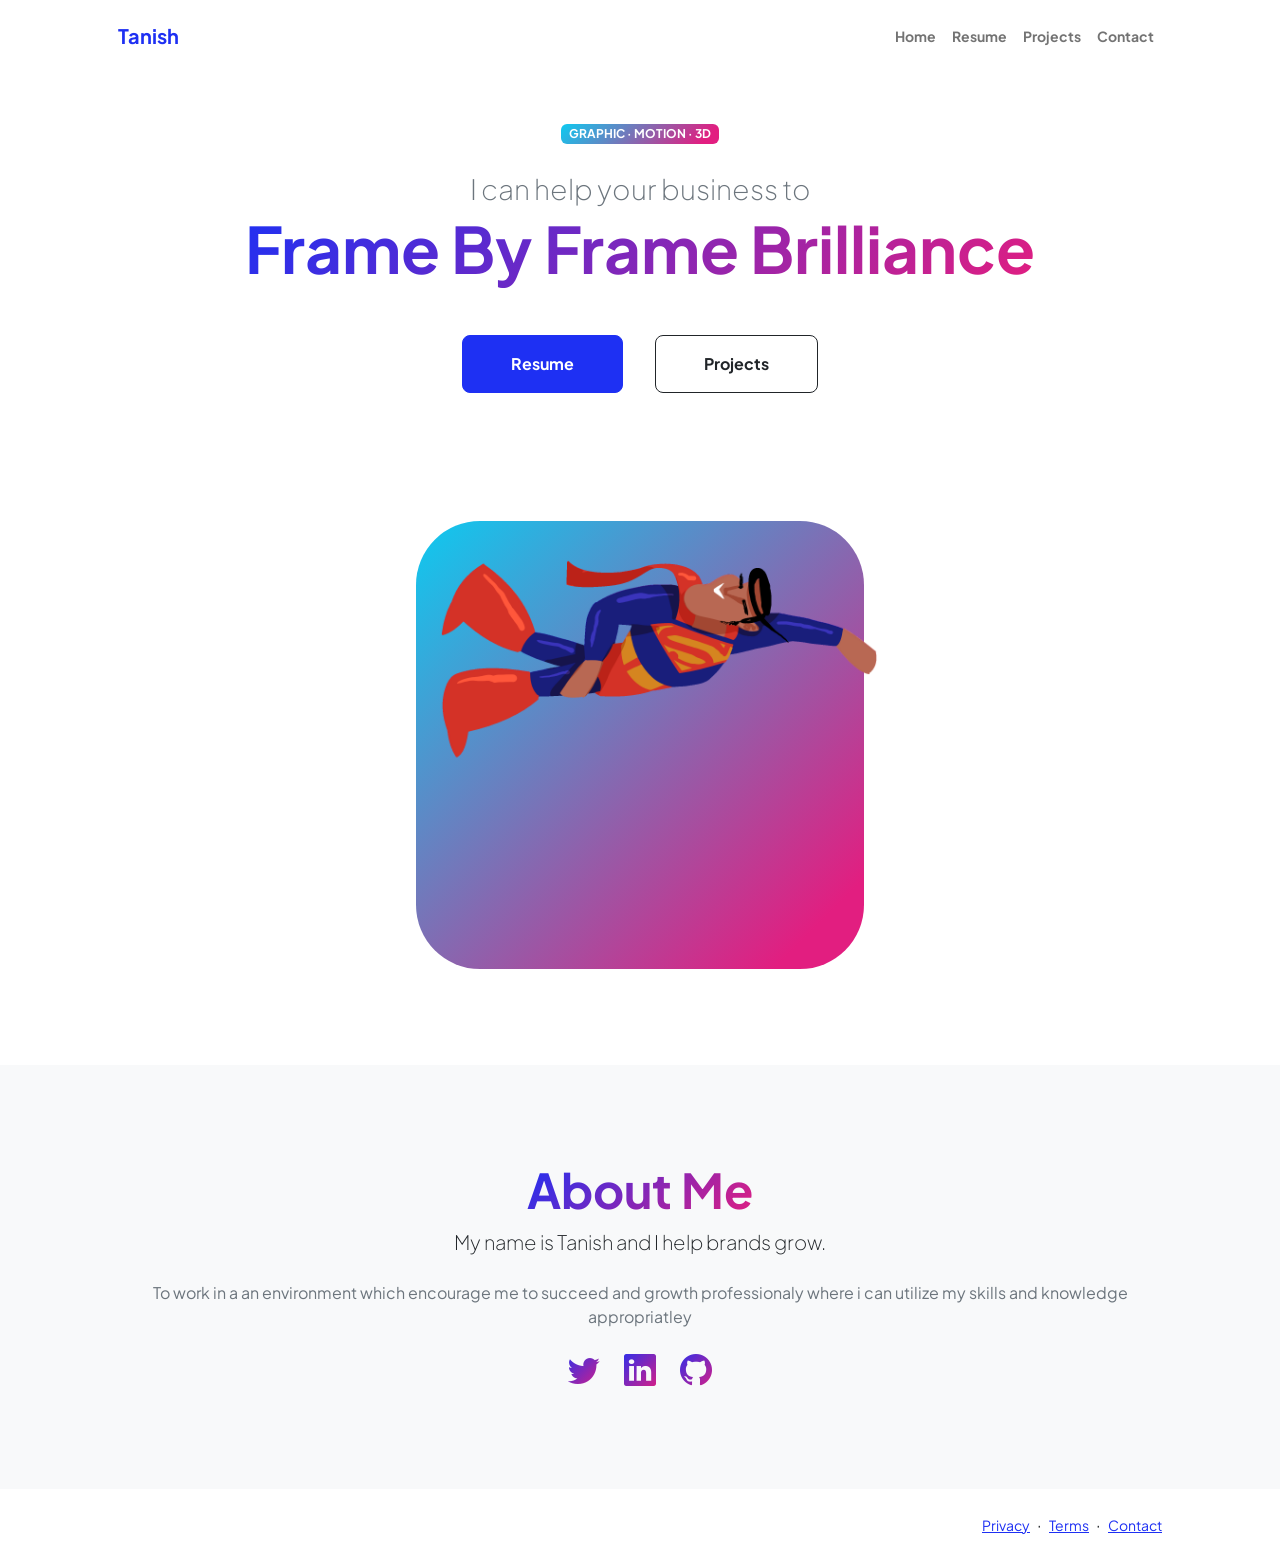
==== index.html @ caa3dae1 "Add files via upload" ====
<!DOCTYPE html>
<html lang="en">
    <head>
        <meta charset="utf-8" />
        <meta name="viewport" content="width=device-width, initial-scale=1, shrink-to-fit=no" />
        <meta name="description" content="" />
        <meta name="author" content="" />
        
        <!-- Favicon-->
        <link rel="icon" type="image/x-icon" href="assets/favicon.ico" />
        <!-- Custom Google font-->
        <link rel="preconnect" href="https://fonts.googleapis.com" />
        <link rel="preconnect" href="https://fonts.gstatic.com" crossorigin />
        <link href="https://fonts.googleapis.com/css2?family=Plus+Jakarta+Sans:wght@100;200;300;400;500;600;700;800;900&amp;display=swap" rel="stylesheet" />
        <!-- Bootstrap icons-->
        <link href="https://cdn.jsdelivr.net/npm/bootstrap-icons@1.8.1/font/bootstrap-icons.css" rel="stylesheet" />
        <!-- Core theme CSS (includes Bootstrap)-->
        <link href="css/styles.css" rel="stylesheet" />
    </head>
    <body class="d-flex flex-column h-100">
        <main class="flex-shrink-0">
            <!-- Navigation-->
            <nav class="navbar navbar-expand-lg navbar-light bg-white py-3">
                <div class="container px-5">
                    <a class="navbar-brand" href="index.html"><span class="fw-bolder text-primary">Tanish</span></a>
                    <button class="navbar-toggler" type="button" data-bs-toggle="collapse" data-bs-target="#navbarSupportedContent" aria-controls="navbarSupportedContent" aria-expanded="false" aria-label="Toggle navigation"><span class="navbar-toggler-icon"></span></button>
                    <div class="collapse navbar-collapse" id="navbarSupportedContent">
                        <ul class="navbar-nav ms-auto mb-2 mb-lg-0 small fw-bolder">
                            <li class="nav-item"><a class="nav-link" href="index.html">Home</a></li>
                            <li class="nav-item"><a class="nav-link" href="resume.html">Resume</a></li>
                            <li class="nav-item"><a class="nav-link" href="projects.html">Projects</a></li>
                            <li class="nav-item"><a class="nav-link" href="contact.html">Contact</a></li>
                        </ul>
                    </div>
                </div>
            </nav>
            <!-- Header-->
            <header class="py-5">
                <div class="container px-5 pb-5">
                    <div class="row gx-5 align-items-center">
                        <div class="col-xxl-5">
                            <!-- Header text content-->
                            <div class="text-center text-xxl-start">
                                <div class="badge bg-gradient-primary-to-secondary text-white mb-4"><div class="text-uppercase">Graphic &middot; Motion &middot; 3D</div></div>
                                <div class="fs-3 fw-light text-muted">I can help your business to</div>
                                <h1 class="display-3 fw-bolder mb-5"><span class="text-gradient d-inline">Frame By Frame Brilliance</span></h1>
                                <div class="d-grid gap-3 d-sm-flex justify-content-sm-center justify-content-xxl-start mb-3">
                                    <a class="btn btn-primary btn-lg px-5 py-3 me-sm-3 fs-6 fw-bolder" href="resume.html">Resume</a>
                                    <a class="btn btn-outline-dark btn-lg px-5 py-3 fs-6 fw-bolder" href="projects.html">Projects</a>
                                </div>
                            </div>
                        </div>
                        <div class="col-xxl-7">
                            <!-- Header profile picture-->
                            <div class="d-flex justify-content-center mt-5 mt-xxl-0">
                                <div class="profile bg-gradient-primary-to-secondary">
                                   
                                    <img class="profile-img" src="assets/supe.gif" alt="..." />
                                   
                                    

                                    
                                </div>
                            </div>
                        </div>
                    </div>
                </div>
            </header>
            <!-- About Section-->
            <section class="bg-light py-5">
                <div class="container px-5">
                    <div class="row gx-5 justify-content-center">
                        <div class="col-xxl-8">
                            <div class="text-center my-5">
                                <h2 class="display-5 fw-bolder"><span class="text-gradient d-inline">About Me</span></h2>
                                <p class="lead fw-light mb-4">My name is Tanish and I help brands grow.</p>
                                <p class="text-muted">To work in a an environment which encourage me to succeed and growth
                                    professionaly where i can utilize my skills and knowledge appropriatley</p>
                                <div class="d-flex justify-content-center fs-2 gap-4">
                                    <a class="text-gradient" href="#!"><i class="bi bi-twitter"></i></a>
                                    <a class="text-gradient" href="#!"><i class="bi bi-linkedin"></i></a>
                                    <a class="text-gradient" href="#!"><i class="bi bi-github"></i></a>
                                </div>
                            </div>
                        </div>
                    </div>
                </div>
            </section>
        </main>
        <!-- Footer-->
        <footer class="bg-white py-4 mt-auto">
            <div class="container px-5">
                <div class="row align-items-center justify-content-between flex-column flex-sm-row">
                    <div class="col-auto"><div class="small m-0"></div></div>
                    <div class="col-auto">
                        <a class="small" href="#!">Privacy</a>
                        <span class="mx-1">&middot;</span>
                        <a class="small" href="#!">Terms</a>
                        <span class="mx-1">&middot;</span>
                        <a class="small" href="#!">Contact</a>
                    </div>
                </div>
            </div>
        </footer>
        
        <script src="https://cdn.jsdelivr.net/npm/bootstrap@5.2.3/dist/js/bootstrap.bundle.min.js"></script>
        
        <script src="js/scripts.js"></script>
    </body>
</html>
---- css/styles.css ----
:root {
  --bs-blue: #1e30f3;
  --bs-indigo: #6610f2;
  --bs-purple: #6f42c1;
  --bs-pink: #e21e80;
  --bs-red: #dc3545;
  --bs-orange: #fd7e14;
  --bs-yellow: #ffc107;
  --bs-green: #198754;
  --bs-teal: #20c997;
  --bs-cyan: #0dcaf0;
  --bs-black: #000;
  --bs-white: #fff;
  --bs-gray: #6c757d;
  --bs-gray-dark: #343a40;
  --bs-gray-100: #f8f9fa;
  --bs-gray-200: #e9ecef;
  --bs-gray-300: #dee2e6;
  --bs-gray-400: #ced4da;
  --bs-gray-500: #adb5bd;
  --bs-gray-600: #6c757d;
  --bs-gray-700: #495057;
  --bs-gray-800: #343a40;
  --bs-gray-900: #212529;
  --bs-primary: #1e30f3;
  --bs-secondary: #e21e80;
  --bs-success: #198754;
  --bs-info: #0dcaf0;
  --bs-warning: #ffc107;
  --bs-danger: #dc3545;
  --bs-light: #f8f9fa;
  --bs-dark: #212529;
  --bs-primary-rgb: 30, 48, 243;
  --bs-secondary-rgb: 226, 30, 128;
  --bs-success-rgb: 25, 135, 84;
  --bs-info-rgb: 13, 202, 240;
  --bs-warning-rgb: 255, 193, 7;
  --bs-danger-rgb: 220, 53, 69;
  --bs-light-rgb: 248, 249, 250;
  --bs-dark-rgb: 33, 37, 41;
  --bs-white-rgb: 255, 255, 255;
  --bs-black-rgb: 0, 0, 0;
  --bs-body-color-rgb: 33, 37, 41;
  --bs-body-bg-rgb: 255, 255, 255;
  --bs-font-sans-serif: "Plus Jakarta Sans";
  --bs-font-monospace: SFMono-Regular, Menlo, Monaco, Consolas, "Liberation Mono", "Courier New", monospace;
  --bs-gradient: linear-gradient(180deg, rgba(255, 255, 255, 0.15), rgba(255, 255, 255, 0));
  --bs-body-font-family: var(--bs-font-sans-serif);
  --bs-body-font-size: 1rem;
  --bs-body-font-weight: 400;
  --bs-body-line-height: 1.5;
  --bs-body-color: #212529;
  --bs-body-bg: #fff;
  --bs-border-width: 1px;
  --bs-border-style: solid;
  --bs-border-color: #dee2e6;
  --bs-border-color-translucent: rgba(0, 0, 0, 0.175);
  --bs-border-radius: 0.375rem;
  --bs-border-radius-sm: 0.25rem;
  --bs-border-radius-lg: 0.5rem;
  --bs-border-radius-xl: 1rem;
  --bs-border-radius-2xl: 2rem;
  --bs-border-radius-pill: 50rem;
  --bs-link-color: #1e30f3;
  --bs-link-hover-color: #1826c2;
  --bs-code-color: #e21e80;
  --bs-highlight-bg: #fff3cd;
}

*,
*::before,
*::after {
  box-sizing: border-box;
}

@media (prefers-reduced-motion: no-preference) {
  :root {
    scroll-behavior: smooth;
  }
}

body {
  margin: 0;
  font-family: var(--bs-body-font-family);
  font-size: var(--bs-body-font-size);
  font-weight: var(--bs-body-font-weight);
  line-height: var(--bs-body-line-height);
  color: var(--bs-body-color);
  text-align: var(--bs-body-text-align);
  background-color: var(--bs-body-bg);
  -webkit-text-size-adjust: 100%;
  -webkit-tap-highlight-color: rgba(0, 0, 0, 0);
}

hr {
  margin: 1rem 0;
  color: inherit;
  border: 0;
  border-top: 1px solid;
  opacity: 0.25;
}

h6, .h6, h5, .h5, h4, .h4, h3, .h3, h2, .h2, h1, .h1 {
  margin-top: 0;
  margin-bottom: 0.5rem;
  font-weight: 500;
  line-height: 1.2;
}

h1, .h1 {
  font-size: calc(1.375rem + 1.5vw);
}
@media (min-width: 1200px) {
  h1, .h1 {
    font-size: 2.5rem;
  }
}

h2, .h2 {
  font-size: calc(1.325rem + 0.9vw);
}
@media (min-width: 1200px) {
  h2, .h2 {
    font-size: 2rem;
  }
}

h3, .h3 {
  font-size: calc(1.3rem + 0.6vw);
}
@media (min-width: 1200px) {
  h3, .h3 {
    font-size: 1.75rem;
  }
}

h4, .h4 {
  font-size: calc(1.275rem + 0.3vw);
}
@media (min-width: 1200px) {
  h4, .h4 {
    font-size: 1.5rem;
  }
}

h5, .h5 {
  font-size: 1.25rem;
}

h6, .h6 {
  font-size: 1rem;
}

p {
  margin-top: 0;
  margin-bottom: 1rem;
}

abbr[title] {
  -webkit-text-decoration: underline dotted;
          text-decoration: underline dotted;
  cursor: help;
  -webkit-text-decoration-skip-ink: none;
          text-decoration-skip-ink: none;
}

address {
  margin-bottom: 1rem;
  font-style: normal;
  line-height: inherit;
}

ol,
ul {
  padding-left: 2rem;
}

ol,
ul,
dl {
  margin-top: 0;
  margin-bottom: 1rem;
}

ol ol,
ul ul,
ol ul,
ul ol {
  margin-bottom: 0;
}

dt {
  font-weight: 700;
}

dd {
  margin-bottom: 0.5rem;
  margin-left: 0;
}

blockquote {
  margin: 0 0 1rem;
}

b,
strong {
  font-weight: bolder;
}

small, .small {
  font-size: 0.875em;
}

mark, .mark {
  padding: 0.1875em;
  background-color: var(--bs-highlight-bg);
}

sub,
sup {
  position: relative;
  font-size: 0.75em;
  line-height: 0;
  vertical-align: baseline;
}

sub {
  bottom: -0.25em;
}

sup {
  top: -0.5em;
}

a {
  color: var(--bs-link-color);
  text-decoration: underline;
}
a:hover {
  color: var(--bs-link-hover-color);
}

a:not([href]):not([class]), a:not([href]):not([class]):hover {
  color: inherit;
  text-decoration: none;
}

pre,
code,
kbd,
samp {
  font-family: var(--bs-font-monospace);
  font-size: 1em;
}

pre {
  display: block;
  margin-top: 0;
  margin-bottom: 1rem;
  overflow: auto;
  font-size: 0.875em;
}
pre code {
  font-size: inherit;
  color: inherit;
  word-break: normal;
}

code {
  font-size: 0.875em;
  color: var(--bs-code-color);
  word-wrap: break-word;
}
a > code {
  color: inherit;
}

kbd {
  padding: 0.1875rem 0.375rem;
  font-size: 0.875em;
  color: var(--bs-body-bg);
  background-color: var(--bs-body-color);
  border-radius: 0.25rem;
}
kbd kbd {
  padding: 0;
  font-size: 1em;
}

figure {
  margin: 0 0 1rem;
}

img,
svg {
  vertical-align: middle;
}

table {
  caption-side: bottom;
  border-collapse: collapse;
}

caption {
  padding-top: 0.5rem;
  padding-bottom: 0.5rem;
  color: #6c757d;
  text-align: left;
}

th {
  text-align: inherit;
  text-align: -webkit-match-parent;
}

thead,
tbody,
tfoot,
tr,
td,
th {
  border-color: inherit;
  border-style: solid;
  border-width: 0;
}

label {
  display: inline-block;
}

button {
  border-radius: 0;
}

button:focus:not(:focus-visible) {
  outline: 0;
}

input,
button,
select,
optgroup,
textarea {
  margin: 0;
  font-family: inherit;
  font-size: inherit;
  line-height: inherit;
}

button,
select {
  text-transform: none;
}

[role=button] {
  cursor: pointer;
}

select {
  word-wrap: normal;
}
select:disabled {
  opacity: 1;
}

[list]:not([type=date]):not([type=datetime-local]):not([type=month]):not([type=week]):not([type=time])::-webkit-calendar-picker-indicator {
  display: none !important;
}

button,
[type=button],
[type=reset],
[type=submit] {
  -webkit-appearance: button;
}
button:not(:disabled),
[type=button]:not(:disabled),
[type=reset]:not(:disabled),
[type=submit]:not(:disabled) {
  cursor: pointer;
}

::-moz-focus-inner {
  padding: 0;
  border-style: none;
}

textarea {
  resize: vertical;
}

fieldset {
  min-width: 0;
  padding: 0;
  margin: 0;
  border: 0;
}

legend {
  float: left;
  width: 100%;
  padding: 0;
  margin-bottom: 0.5rem;
  font-size: calc(1.275rem + 0.3vw);
  line-height: inherit;
}
@media (min-width: 1200px) {
  legend {
    font-size: 1.5rem;
  }
}
legend + * {
  clear: left;
}

::-webkit-datetime-edit-fields-wrapper,
::-webkit-datetime-edit-text,
::-webkit-datetime-edit-minute,
::-webkit-datetime-edit-hour-field,
::-webkit-datetime-edit-day-field,
::-webkit-datetime-edit-month-field,
::-webkit-datetime-edit-year-field {
  padding: 0;
}

::-webkit-inner-spin-button {
  height: auto;
}

[type=search] {
  outline-offset: -2px;
  -webkit-appearance: textfield;
}

/* rtl:raw:
[type="tel"],
[type="url"],
[type="email"],
[type="number"] {
  direction: ltr;
}
*/
::-webkit-search-decoration {
  -webkit-appearance: none;
}

::-webkit-color-swatch-wrapper {
  padding: 0;
}

::file-selector-button {
  font: inherit;
  -webkit-appearance: button;
}

output {
  display: inline-block;
}

iframe {
  border: 0;
}

summary {
  display: list-item;
  cursor: pointer;
}

progress {
  vertical-align: baseline;
}

[hidden] {
  display: none !important;
}

.lead {
  font-size: 1.25rem;
  font-weight: 300;
}

.display-1 {
  font-size: calc(1.625rem + 4.5vw);
  font-weight: 300;
  line-height: 1.2;
}
@media (min-width: 1200px) {
  .display-1 {
    font-size: 5rem;
  }
}

.display-2 {
  font-size: calc(1.575rem + 3.9vw);
  font-weight: 300;
  line-height: 1.2;
}
@media (min-width: 1200px) {
  .display-2 {
    font-size: 4.5rem;
  }
}

.display-3 {
  font-size: calc(1.525rem + 3.3vw);
  font-weight: 300;
  line-height: 1.2;
}
@media (min-width: 1200px) {
  .display-3 {
    font-size: 4rem;
  }
}

.display-4 {
  font-size: calc(1.475rem + 2.7vw);
  font-weight: 300;
  line-height: 1.2;
}
@media (min-width: 1200px) {
  .display-4 {
    font-size: 3.5rem;
  }
}

.display-5 {
  font-size: calc(1.425rem + 2.1vw);
  font-weight: 300;
  line-height: 1.2;
}
@media (min-width: 1200px) {
  .display-5 {
    font-size: 3rem;
  }
}

.display-6 {
  font-size: calc(1.375rem + 1.5vw);
  font-weight: 300;
  line-height: 1.2;
}
@media (min-width: 1200px) {
  .display-6 {
    font-size: 2.5rem;
  }
}

.list-unstyled {
  padding-left: 0;
  list-style: none;
}

.list-inline {
  padding-left: 0;
  list-style: none;
}

.list-inline-item {
  display: inline-block;
}
.list-inline-item:not(:last-child) {
  margin-right: 0.5rem;
}

.initialism {
  font-size: 0.875em;
  text-transform: uppercase;
}

.blockquote {
  margin-bottom: 1rem;
  font-size: 1.25rem;
}
.blockquote > :last-child {
  margin-bottom: 0;
}

.blockquote-footer {
  margin-top: -1rem;
  margin-bottom: 1rem;
  font-size: 0.875em;
  color: #6c757d;
}
.blockquote-footer::before {
  content: "— ";
}

.img-fluid {
  max-width: 100%;
  height: auto;
}

.img-thumbnail {
  padding: 0.25rem;
  background-color: #fff;
  border: 1px solid var(--bs-border-color);
  border-radius: 0.375rem;
  max-width: 100%;
  height: auto;
}

.figure {
  display: inline-block;
}

.figure-img {
  margin-bottom: 0.5rem;
  line-height: 1;
}

.figure-caption {
  font-size: 0.875em;
  color: #6c757d;
}

.container,
.container-fluid,
.container-xxl,
.container-xl,
.container-lg,
.container-md,
.container-sm {
  --bs-gutter-x: 1.5rem;
  --bs-gutter-y: 0;
  width: 100%;
  padding-right: calc(var(--bs-gutter-x) * 0.5);
  padding-left: calc(var(--bs-gutter-x) * 0.5);
  margin-right: auto;
  margin-left: auto;
}

@media (min-width: 576px) {
  .container-sm, .container {
    max-width: 540px;
  }
}
@media (min-width: 768px) {
  .container-md, .container-sm, .container {
    max-width: 720px;
  }
}
@media (min-width: 992px) {
  .container-lg, .container-md, .container-sm, .container {
    max-width: 960px;
  }
}
@media (min-width: 1200px) {
  .container-xl, .container-lg, .container-md, .container-sm, .container {
    max-width: 1140px;
  }
}
@media (min-width: 1400px) {
  .container-xxl, .container-xl, .container-lg, .container-md, .container-sm, .container {
    max-width: 1320px;
  }
}
.row {
  --bs-gutter-x: 1.5rem;
  --bs-gutter-y: 0;
  display: flex;
  flex-wrap: wrap;
  margin-top: calc(-1 * var(--bs-gutter-y));
  margin-right: calc(-0.5 * var(--bs-gutter-x));
  margin-left: calc(-0.5 * var(--bs-gutter-x));
}
.row > * {
  flex-shrink: 0;
  width: 100%;
  max-width: 100%;
  padding-right: calc(var(--bs-gutter-x) * 0.5);
  padding-left: calc(var(--bs-gutter-x) * 0.5);
  margin-top: var(--bs-gutter-y);
}

.col {
  flex: 1 0 0%;
}

.row-cols-auto > * {
  flex: 0 0 auto;
  width: auto;
}

.row-cols-1 > * {
  flex: 0 0 auto;
  width: 100%;
}

.row-cols-2 > * {
  flex: 0 0 auto;
  width: 50%;
}

.row-cols-3 > * {
  flex: 0 0 auto;
  width: 33.3333333333%;
}

.row-cols-4 > * {
  flex: 0 0 auto;
  width: 25%;
}

.row-cols-5 > * {
  flex: 0 0 auto;
  width: 20%;
}

.row-cols-6 > * {
  flex: 0 0 auto;
  width: 16.6666666667%;
}

.col-auto {
  flex: 0 0 auto;
  width: auto;
}

.col-1 {
  flex: 0 0 auto;
  width: 8.33333333%;
}

.col-2 {
  flex: 0 0 auto;
  width: 16.66666667%;
}

.col-3 {
  flex: 0 0 auto;
  width: 25%;
}

.col-4 {
  flex: 0 0 auto;
  width: 33.33333333%;
}

.col-5 {
  flex: 0 0 auto;
  width: 41.66666667%;
}

.col-6 {
  flex: 0 0 auto;
  width: 50%;
}

.col-7 {
  flex: 0 0 auto;
  width: 58.33333333%;
}

.col-8 {
  flex: 0 0 auto;
  width: 66.66666667%;
}

.col-9 {
  flex: 0 0 auto;
  width: 75%;
}

.col-10 {
  flex: 0 0 auto;
  width: 83.33333333%;
}

.col-11 {
  flex: 0 0 auto;
  width: 91.66666667%;
}

.col-12 {
  flex: 0 0 auto;
  width: 100%;
}

.offset-1 {
  margin-left: 8.33333333%;
}

.offset-2 {
  margin-left: 16.66666667%;
}

.offset-3 {
  margin-left: 25%;
}

.offset-4 {
  margin-left: 33.33333333%;
}

.offset-5 {
  margin-left: 41.66666667%;
}

.offset-6 {
  margin-left: 50%;
}

.offset-7 {
  margin-left: 58.33333333%;
}

.offset-8 {
  margin-left: 66.66666667%;
}

.offset-9 {
  margin-left: 75%;
}

.offset-10 {
  margin-left: 83.33333333%;
}

.offset-11 {
  margin-left: 91.66666667%;
}

.g-0,
.gx-0 {
  --bs-gutter-x: 0;
}

.g-0,
.gy-0 {
  --bs-gutter-y: 0;
}

.g-1,
.gx-1 {
  --bs-gutter-x: 0.25rem;
}

.g-1,
.gy-1 {
  --bs-gutter-y: 0.25rem;
}

.g-2,
.gx-2 {
  --bs-gutter-x: 0.5rem;
}

.g-2,
.gy-2 {
  --bs-gutter-y: 0.5rem;
}

.g-3,
.gx-3 {
  --bs-gutter-x: 1rem;
}

.g-3,
.gy-3 {
  --bs-gutter-y: 1rem;
}

.g-4,
.gx-4 {
  --bs-gutter-x: 1.5rem;
}

.g-4,
.gy-4 {
  --bs-gutter-y: 1.5rem;
}

.g-5,
.gx-5 {
  --bs-gutter-x: 3rem;
}

.g-5,
.gy-5 {
  --bs-gutter-y: 3rem;
}

@media (min-width: 576px) {
  .col-sm {
    flex: 1 0 0%;
  }
  .row-cols-sm-auto > * {
    flex: 0 0 auto;
    width: auto;
  }
  .row-cols-sm-1 > * {
    flex: 0 0 auto;
    width: 100%;
  }
  .row-cols-sm-2 > * {
    flex: 0 0 auto;
    width: 50%;
  }
  .row-cols-sm-3 > * {
    flex: 0 0 auto;
    width: 33.3333333333%;
  }
  .row-cols-sm-4 > * {
    flex: 0 0 auto;
    width: 25%;
  }
  .row-cols-sm-5 > * {
    flex: 0 0 auto;
    width: 20%;
  }
  .row-cols-sm-6 > * {
    flex: 0 0 auto;
    width: 16.6666666667%;
  }
  .col-sm-auto {
    flex: 0 0 auto;
    width: auto;
  }
  .col-sm-1 {
    flex: 0 0 auto;
    width: 8.33333333%;
  }
  .col-sm-2 {
    flex: 0 0 auto;
    width: 16.66666667%;
  }
  .col-sm-3 {
    flex: 0 0 auto;
    width: 25%;
  }
  .col-sm-4 {
    flex: 0 0 auto;
    width: 33.33333333%;
  }
  .col-sm-5 {
    flex: 0 0 auto;
    width: 41.66666667%;
  }
  .col-sm-6 {
    flex: 0 0 auto;
    width: 50%;
  }
  .col-sm-7 {
    flex: 0 0 auto;
    width: 58.33333333%;
  }
  .col-sm-8 {
    flex: 0 0 auto;
    width: 66.66666667%;
  }
  .col-sm-9 {
    flex: 0 0 auto;
    width: 75%;
  }
  .col-sm-10 {
    flex: 0 0 auto;
    width: 83.33333333%;
  }
  .col-sm-11 {
    flex: 0 0 auto;
    width: 91.66666667%;
  }
  .col-sm-12 {
    flex: 0 0 auto;
    width: 100%;
  }
  .offset-sm-0 {
    margin-left: 0;
  }
  .offset-sm-1 {
    margin-left: 8.33333333%;
  }
  .offset-sm-2 {
    margin-left: 16.66666667%;
  }
  .offset-sm-3 {
    margin-left: 25%;
  }
  .offset-sm-4 {
    margin-left: 33.33333333%;
  }
  .offset-sm-5 {
    margin-left: 41.66666667%;
  }
  .offset-sm-6 {
    margin-left: 50%;
  }
  .offset-sm-7 {
    margin-left: 58.33333333%;
  }
  .offset-sm-8 {
    margin-left: 66.66666667%;
  }
  .offset-sm-9 {
    margin-left: 75%;
  }
  .offset-sm-10 {
    margin-left: 83.33333333%;
  }
  .offset-sm-11 {
    margin-left: 91.66666667%;
  }
  .g-sm-0,
  .gx-sm-0 {
    --bs-gutter-x: 0;
  }
  .g-sm-0,
  .gy-sm-0 {
    --bs-gutter-y: 0;
  }
  .g-sm-1,
  .gx-sm-1 {
    --bs-gutter-x: 0.25rem;
  }
  .g-sm-1,
  .gy-sm-1 {
    --bs-gutter-y: 0.25rem;
  }
  .g-sm-2,
  .gx-sm-2 {
    --bs-gutter-x: 0.5rem;
  }
  .g-sm-2,
  .gy-sm-2 {
    --bs-gutter-y: 0.5rem;
  }
  .g-sm-3,
  .gx-sm-3 {
    --bs-gutter-x: 1rem;
  }
  .g-sm-3,
  .gy-sm-3 {
    --bs-gutter-y: 1rem;
  }
  .g-sm-4,
  .gx-sm-4 {
    --bs-gutter-x: 1.5rem;
  }
  .g-sm-4,
  .gy-sm-4 {
    --bs-gutter-y: 1.5rem;
  }
  .g-sm-5,
  .gx-sm-5 {
    --bs-gutter-x: 3rem;
  }
  .g-sm-5,
  .gy-sm-5 {
    --bs-gutter-y: 3rem;
  }
}
@media (min-width: 768px) {
  .col-md {
    flex: 1 0 0%;
  }
  .row-cols-md-auto > * {
    flex: 0 0 auto;
    width: auto;
  }
  .row-cols-md-1 > * {
    flex: 0 0 auto;
    width: 100%;
  }
  .row-cols-md-2 > * {
    flex: 0 0 auto;
    width: 50%;
  }
  .row-cols-md-3 > * {
    flex: 0 0 auto;
    width: 33.3333333333%;
  }
  .row-cols-md-4 > * {
    flex: 0 0 auto;
    width: 25%;
  }
  .row-cols-md-5 > * {
    flex: 0 0 auto;
    width: 20%;
  }
  .row-cols-md-6 > * {
    flex: 0 0 auto;
    width: 16.6666666667%;
  }
  .col-md-auto {
    flex: 0 0 auto;
    width: auto;
  }
  .col-md-1 {
    flex: 0 0 auto;
    width: 8.33333333%;
  }
  .col-md-2 {
    flex: 0 0 auto;
    width: 16.66666667%;
  }
  .col-md-3 {
    flex: 0 0 auto;
    width: 25%;
  }
  .col-md-4 {
    flex: 0 0 auto;
    width: 33.33333333%;
  }
  .col-md-5 {
    flex: 0 0 auto;
    width: 41.66666667%;
  }
  .col-md-6 {
    flex: 0 0 auto;
    width: 50%;
  }
  .col-md-7 {
    flex: 0 0 auto;
    width: 58.33333333%;
  }
  .col-md-8 {
    flex: 0 0 auto;
    width: 66.66666667%;
  }
  .col-md-9 {
    flex: 0 0 auto;
    width: 75%;
  }
  .col-md-10 {
    flex: 0 0 auto;
    width: 83.33333333%;
  }
  .col-md-11 {
    flex: 0 0 auto;
    width: 91.66666667%;
  }
  .col-md-12 {
    flex: 0 0 auto;
    width: 100%;
  }
  .offset-md-0 {
    margin-left: 0;
  }
  .offset-md-1 {
    margin-left: 8.33333333%;
  }
  .offset-md-2 {
    margin-left: 16.66666667%;
  }
  .offset-md-3 {
    margin-left: 25%;
  }
  .offset-md-4 {
    margin-left: 33.33333333%;
  }
  .offset-md-5 {
    margin-left: 41.66666667%;
  }
  .offset-md-6 {
    margin-left: 50%;
  }
  .offset-md-7 {
    margin-left: 58.33333333%;
  }
  .offset-md-8 {
    margin-left: 66.66666667%;
  }
  .offset-md-9 {
    margin-left: 75%;
  }
  .offset-md-10 {
    margin-left: 83.33333333%;
  }
  .offset-md-11 {
    margin-left: 91.66666667%;
  }
  .g-md-0,
  .gx-md-0 {
    --bs-gutter-x: 0;
  }
  .g-md-0,
  .gy-md-0 {
    --bs-gutter-y: 0;
  }
  .g-md-1,
  .gx-md-1 {
    --bs-gutter-x: 0.25rem;
  }
  .g-md-1,
  .gy-md-1 {
    --bs-gutter-y: 0.25rem;
  }
  .g-md-2,
  .gx-md-2 {
    --bs-gutter-x: 0.5rem;
  }
  .g-md-2,
  .gy-md-2 {
    --bs-gutter-y: 0.5rem;
  }
  .g-md-3,
  .gx-md-3 {
    --bs-gutter-x: 1rem;
  }
  .g-md-3,
  .gy-md-3 {
    --bs-gutter-y: 1rem;
  }
  .g-md-4,
  .gx-md-4 {
    --bs-gutter-x: 1.5rem;
  }
  .g-md-4,
  .gy-md-4 {
    --bs-gutter-y: 1.5rem;
  }
  .g-md-5,
  .gx-md-5 {
    --bs-gutter-x: 3rem;
  }
  .g-md-5,
  .gy-md-5 {
    --bs-gutter-y: 3rem;
  }
}
@media (min-width: 992px) {
  .col-lg {
    flex: 1 0 0%;
  }
  .row-cols-lg-auto > * {
    flex: 0 0 auto;
    width: auto;
  }
  .row-cols-lg-1 > * {
    flex: 0 0 auto;
    width: 100%;
  }
  .row-cols-lg-2 > * {
    flex: 0 0 auto;
    width: 50%;
  }
  .row-cols-lg-3 > * {
    flex: 0 0 auto;
    width: 33.3333333333%;
  }
  .row-cols-lg-4 > * {
    flex: 0 0 auto;
    width: 25%;
  }
  .row-cols-lg-5 > * {
    flex: 0 0 auto;
    width: 20%;
  }
  .row-cols-lg-6 > * {
    flex: 0 0 auto;
    width: 16.6666666667%;
  }
  .col-lg-auto {
    flex: 0 0 auto;
    width: auto;
  }
  .col-lg-1 {
    flex: 0 0 auto;
    width: 8.33333333%;
  }
  .col-lg-2 {
    flex: 0 0 auto;
    width: 16.66666667%;
  }
  .col-lg-3 {
    flex: 0 0 auto;
    width: 25%;
  }
  .col-lg-4 {
    flex: 0 0 auto;
    width: 33.33333333%;
  }
  .col-lg-5 {
    flex: 0 0 auto;
    width: 41.66666667%;
  }
  .col-lg-6 {
    flex: 0 0 auto;
    width: 50%;
  }
  .col-lg-7 {
    flex: 0 0 auto;
    width: 58.33333333%;
  }
  .col-lg-8 {
    flex: 0 0 auto;
    width: 66.66666667%;
  }
  .col-lg-9 {
    flex: 0 0 auto;
    width: 75%;
  }
  .col-lg-10 {
    flex: 0 0 auto;
    width: 83.33333333%;
  }
  .col-lg-11 {
    flex: 0 0 auto;
    width: 91.66666667%;
  }
  .col-lg-12 {
    flex: 0 0 auto;
    width: 100%;
  }
  .offset-lg-0 {
    margin-left: 0;
  }
  .offset-lg-1 {
    margin-left: 8.33333333%;
  }
  .offset-lg-2 {
    margin-left: 16.66666667%;
  }
  .offset-lg-3 {
    margin-left: 25%;
  }
  .offset-lg-4 {
    margin-left: 33.33333333%;
  }
  .offset-lg-5 {
    margin-left: 41.66666667%;
  }
  .offset-lg-6 {
    margin-left: 50%;
  }
  .offset-lg-7 {
    margin-left: 58.33333333%;
  }
  .offset-lg-8 {
    margin-left: 66.66666667%;
  }
  .offset-lg-9 {
    margin-left: 75%;
  }
  .offset-lg-10 {
    margin-left: 83.33333333%;
  }
  .offset-lg-11 {
    margin-left: 91.66666667%;
  }
  .g-lg-0,
  .gx-lg-0 {
    --bs-gutter-x: 0;
  }
  .g-lg-0,
  .gy-lg-0 {
    --bs-gutter-y: 0;
  }
  .g-lg-1,
  .gx-lg-1 {
    --bs-gutter-x: 0.25rem;
  }
  .g-lg-1,
  .gy-lg-1 {
    --bs-gutter-y: 0.25rem;
  }
  .g-lg-2,
  .gx-lg-2 {
    --bs-gutter-x: 0.5rem;
  }
  .g-lg-2,
  .gy-lg-2 {
    --bs-gutter-y: 0.5rem;
  }
  .g-lg-3,
  .gx-lg-3 {
    --bs-gutter-x: 1rem;
  }
  .g-lg-3,
  .gy-lg-3 {
    --bs-gutter-y: 1rem;
  }
  .g-lg-4,
  .gx-lg-4 {
    --bs-gutter-x: 1.5rem;
  }
  .g-lg-4,
  .gy-lg-4 {
    --bs-gutter-y: 1.5rem;
  }
  .g-lg-5,
  .gx-lg-5 {
    --bs-gutter-x: 3rem;
  }
  .g-lg-5,
  .gy-lg-5 {
    --bs-gutter-y: 3rem;
  }
}
@media (min-width: 1200px) {
  .col-xl {
    flex: 1 0 0%;
  }
  .row-cols-xl-auto > * {
    flex: 0 0 auto;
    width: auto;
  }
  .row-cols-xl-1 > * {
    flex: 0 0 auto;
    width: 100%;
  }
  .row-cols-xl-2 > * {
    flex: 0 0 auto;
    width: 50%;
  }
  .row-cols-xl-3 > * {
    flex: 0 0 auto;
    width: 33.3333333333%;
  }
  .row-cols-xl-4 > * {
    flex: 0 0 auto;
    width: 25%;
  }
  .row-cols-xl-5 > * {
    flex: 0 0 auto;
    width: 20%;
  }
  .row-cols-xl-6 > * {
    flex: 0 0 auto;
    width: 16.6666666667%;
  }
  .col-xl-auto {
    flex: 0 0 auto;
    width: auto;
  }
  .col-xl-1 {
    flex: 0 0 auto;
    width: 8.33333333%;
  }
  .col-xl-2 {
    flex: 0 0 auto;
    width: 16.66666667%;
  }
  .col-xl-3 {
    flex: 0 0 auto;
    width: 25%;
  }
  .col-xl-4 {
    flex: 0 0 auto;
    width: 33.33333333%;
  }
  .col-xl-5 {
    flex: 0 0 auto;
    width: 41.66666667%;
  }
  .col-xl-6 {
    flex: 0 0 auto;
    width: 50%;
  }
  .col-xl-7 {
    flex: 0 0 auto;
    width: 58.33333333%;
  }
  .col-xl-8 {
    flex: 0 0 auto;
    width: 66.66666667%;
  }
  .col-xl-9 {
    flex: 0 0 auto;
    width: 75%;
  }
  .col-xl-10 {
    flex: 0 0 auto;
    width: 83.33333333%;
  }
  .col-xl-11 {
    flex: 0 0 auto;
    width: 91.66666667%;
  }
  .col-xl-12 {
    flex: 0 0 auto;
    width: 100%;
  }
  .offset-xl-0 {
    margin-left: 0;
  }
  .offset-xl-1 {
    margin-left: 8.33333333%;
  }
  .offset-xl-2 {
    margin-left: 16.66666667%;
  }
  .offset-xl-3 {
    margin-left: 25%;
  }
  .offset-xl-4 {
    margin-left: 33.33333333%;
  }
  .offset-xl-5 {
    margin-left: 41.66666667%;
  }
  .offset-xl-6 {
    margin-left: 50%;
  }
  .offset-xl-7 {
    margin-left: 58.33333333%;
  }
  .offset-xl-8 {
    margin-left: 66.66666667%;
  }
  .offset-xl-9 {
    margin-left: 75%;
  }
  .offset-xl-10 {
    margin-left: 83.33333333%;
  }
  .offset-xl-11 {
    margin-left: 91.66666667%;
  }
  .g-xl-0,
  .gx-xl-0 {
    --bs-gutter-x: 0;
  }
  .g-xl-0,
  .gy-xl-0 {
    --bs-gutter-y: 0;
  }
  .g-xl-1,
  .gx-xl-1 {
    --bs-gutter-x: 0.25rem;
  }
  .g-xl-1,
  .gy-xl-1 {
    --bs-gutter-y: 0.25rem;
  }
  .g-xl-2,
  .gx-xl-2 {
    --bs-gutter-x: 0.5rem;
  }
  .g-xl-2,
  .gy-xl-2 {
    --bs-gutter-y: 0.5rem;
  }
  .g-xl-3,
  .gx-xl-3 {
    --bs-gutter-x: 1rem;
  }
  .g-xl-3,
  .gy-xl-3 {
    --bs-gutter-y: 1rem;
  }
  .g-xl-4,
  .gx-xl-4 {
    --bs-gutter-x: 1.5rem;
  }
  .g-xl-4,
  .gy-xl-4 {
    --bs-gutter-y: 1.5rem;
  }
  .g-xl-5,
  .gx-xl-5 {
    --bs-gutter-x: 3rem;
  }
  .g-xl-5,
  .gy-xl-5 {
    --bs-gutter-y: 3rem;
  }
}
@media (min-width: 1400px) {
  .col-xxl {
    flex: 1 0 0%;
  }
  .row-cols-xxl-auto > * {
    flex: 0 0 auto;
    width: auto;
  }
  .row-cols-xxl-1 > * {
    flex: 0 0 auto;
    width: 100%;
  }
  .row-cols-xxl-2 > * {
    flex: 0 0 auto;
    width: 50%;
  }
  .row-cols-xxl-3 > * {
    flex: 0 0 auto;
    width: 33.3333333333%;
  }
  .row-cols-xxl-4 > * {
    flex: 0 0 auto;
    width: 25%;
  }
  .row-cols-xxl-5 > * {
    flex: 0 0 auto;
    width: 20%;
  }
  .row-cols-xxl-6 > * {
    flex: 0 0 auto;
    width: 16.6666666667%;
  }
  .col-xxl-auto {
    flex: 0 0 auto;
    width: auto;
  }
  .col-xxl-1 {
    flex: 0 0 auto;
    width: 8.33333333%;
  }
  .col-xxl-2 {
    flex: 0 0 auto;
    width: 16.66666667%;
  }
  .col-xxl-3 {
    flex: 0 0 auto;
    width: 25%;
  }
  .col-xxl-4 {
    flex: 0 0 auto;
    width: 33.33333333%;
  }
  .col-xxl-5 {
    flex: 0 0 auto;
    width: 41.66666667%;
  }
  .col-xxl-6 {
    flex: 0 0 auto;
    width: 50%;
  }
  .col-xxl-7 {
    flex: 0 0 auto;
    width: 58.33333333%;
  }
  .col-xxl-8 {
    flex: 0 0 auto;
    width: 66.66666667%;
  }
  .col-xxl-9 {
    flex: 0 0 auto;
    width: 75%;
  }
  .col-xxl-10 {
    flex: 0 0 auto;
    width: 83.33333333%;
  }
  .col-xxl-11 {
    flex: 0 0 auto;
    width: 91.66666667%;
  }
  .col-xxl-12 {
    flex: 0 0 auto;
    width: 100%;
  }
  .offset-xxl-0 {
    margin-left: 0;
  }
  .offset-xxl-1 {
    margin-left: 8.33333333%;
  }
  .offset-xxl-2 {
    margin-left: 16.66666667%;
  }
  .offset-xxl-3 {
    margin-left: 25%;
  }
  .offset-xxl-4 {
    margin-left: 33.33333333%;
  }
  .offset-xxl-5 {
    margin-left: 41.66666667%;
  }
  .offset-xxl-6 {
    margin-left: 50%;
  }
  .offset-xxl-7 {
    margin-left: 58.33333333%;
  }
  .offset-xxl-8 {
    margin-left: 66.66666667%;
  }
  .offset-xxl-9 {
    margin-left: 75%;
  }
  .offset-xxl-10 {
    margin-left: 83.33333333%;
  }
  .offset-xxl-11 {
    margin-left: 91.66666667%;
  }
  .g-xxl-0,
  .gx-xxl-0 {
    --bs-gutter-x: 0;
  }
  .g-xxl-0,
  .gy-xxl-0 {
    --bs-gutter-y: 0;
  }
  .g-xxl-1,
  .gx-xxl-1 {
    --bs-gutter-x: 0.25rem;
  }
  .g-xxl-1,
  .gy-xxl-1 {
    --bs-gutter-y: 0.25rem;
  }
  .g-xxl-2,
  .gx-xxl-2 {
    --bs-gutter-x: 0.5rem;
  }
  .g-xxl-2,
  .gy-xxl-2 {
    --bs-gutter-y: 0.5rem;
  }
  .g-xxl-3,
  .gx-xxl-3 {
    --bs-gutter-x: 1rem;
  }
  .g-xxl-3,
  .gy-xxl-3 {
    --bs-gutter-y: 1rem;
  }
  .g-xxl-4,
  .gx-xxl-4 {
    --bs-gutter-x: 1.5rem;
  }
  .g-xxl-4,
  .gy-xxl-4 {
    --bs-gutter-y: 1.5rem;
  }
  .g-xxl-5,
  .gx-xxl-5 {
    --bs-gutter-x: 3rem;
  }
  .g-xxl-5,
  .gy-xxl-5 {
    --bs-gutter-y: 3rem;
  }
}
.table {
  --bs-table-color: var(--bs-body-color);
  --bs-table-bg: transparent;
  --bs-table-border-color: var(--bs-border-color);
  --bs-table-accent-bg: transparent;
  --bs-table-striped-color: var(--bs-body-color);
  --bs-table-striped-bg: rgba(0, 0, 0, 0.05);
  --bs-table-active-color: var(--bs-body-color);
  --bs-table-active-bg: rgba(0, 0, 0, 0.1);
  --bs-table-hover-color: var(--bs-body-color);
  --bs-table-hover-bg: rgba(0, 0, 0, 0.075);
  width: 100%;
  margin-bottom: 1rem;
  color: var(--bs-table-color);
  vertical-align: top;
  border-color: var(--bs-table-border-color);
}
.table > :not(caption) > * > * {
  padding: 0.5rem 0.5rem;
  background-color: var(--bs-table-bg);
  border-bottom-width: 1px;
  box-shadow: inset 0 0 0 9999px var(--bs-table-accent-bg);
}
.table > tbody {
  vertical-align: inherit;
}
.table > thead {
  vertical-align: bottom;
}

.table-group-divider {
  border-top: 2px solid currentcolor;
}

.caption-top {
  caption-side: top;
}

.table-sm > :not(caption) > * > * {
  padding: 0.25rem 0.25rem;
}

.table-bordered > :not(caption) > * {
  border-width: 1px 0;
}
.table-bordered > :not(caption) > * > * {
  border-width: 0 1px;
}

.table-borderless > :not(caption) > * > * {
  border-bottom-width: 0;
}
.table-borderless > :not(:first-child) {
  border-top-width: 0;
}

.table-striped > tbody > tr:nth-of-type(odd) > * {
  --bs-table-accent-bg: var(--bs-table-striped-bg);
  color: var(--bs-table-striped-color);
}

.table-striped-columns > :not(caption) > tr > :nth-child(even) {
  --bs-table-accent-bg: var(--bs-table-striped-bg);
  color: var(--bs-table-striped-color);
}

.table-active {
  --bs-table-accent-bg: var(--bs-table-active-bg);
  color: var(--bs-table-active-color);
}

.table-hover > tbody > tr:hover > * {
  --bs-table-accent-bg: var(--bs-table-hover-bg);
  color: var(--bs-table-hover-color);
}

.table-primary {
  --bs-table-color: #000;
  --bs-table-bg: #d2d6fd;
  --bs-table-border-color: #bdc1e4;
  --bs-table-striped-bg: #c8cbf0;
  --bs-table-striped-color: #000;
  --bs-table-active-bg: #bdc1e4;
  --bs-table-active-color: #000;
  --bs-table-hover-bg: #c2c6ea;
  --bs-table-hover-color: #000;
  color: var(--bs-table-color);
  border-color: var(--bs-table-border-color);
}

.table-secondary {
  --bs-table-color: #000;
  --bs-table-bg: #f9d2e6;
  --bs-table-border-color: #e0bdcf;
  --bs-table-striped-bg: #edc8db;
  --bs-table-striped-color: #000;
  --bs-table-active-bg: #e0bdcf;
  --bs-table-active-color: #000;
  --bs-table-hover-bg: #e6c2d5;
  --bs-table-hover-color: #000;
  color: var(--bs-table-color);
  border-color: var(--bs-table-border-color);
}

.table-success {
  --bs-table-color: #000;
  --bs-table-bg: #d1e7dd;
  --bs-table-border-color: #bcd0c7;
  --bs-table-striped-bg: #c7dbd2;
  --bs-table-striped-color: #000;
  --bs-table-active-bg: #bcd0c7;
  --bs-table-active-color: #000;
  --bs-table-hover-bg: #c1d6cc;
  --bs-table-hover-color: #000;
  color: var(--bs-table-color);
  border-color: var(--bs-table-border-color);
}

.table-info {
  --bs-table-color: #000;
  --bs-table-bg: #cff4fc;
  --bs-table-border-color: #badce3;
  --bs-table-striped-bg: #c5e8ef;
  --bs-table-striped-color: #000;
  --bs-table-active-bg: #badce3;
  --bs-table-active-color: #000;
  --bs-table-hover-bg: #bfe2e9;
  --bs-table-hover-color: #000;
  color: var(--bs-table-color);
  border-color: var(--bs-table-border-color);
}

.table-warning {
  --bs-table-color: #000;
  --bs-table-bg: #fff3cd;
  --bs-table-border-color: #e6dbb9;
  --bs-table-striped-bg: #f2e7c3;
  --bs-table-striped-color: #000;
  --bs-table-active-bg: #e6dbb9;
  --bs-table-active-color: #000;
  --bs-table-hover-bg: #ece1be;
  --bs-table-hover-color: #000;
  color: var(--bs-table-color);
  border-color: var(--bs-table-border-color);
}

.table-danger {
  --bs-table-color: #000;
  --bs-table-bg: #f8d7da;
  --bs-table-border-color: #dfc2c4;
  --bs-table-striped-bg: #eccccf;
  --bs-table-striped-color: #000;
  --bs-table-active-bg: #dfc2c4;
  --bs-table-active-color: #000;
  --bs-table-hover-bg: #e5c7ca;
  --bs-table-hover-color: #000;
  color: var(--bs-table-color);
  border-color: var(--bs-table-border-color);
}

.table-light {
  --bs-table-color: #000;
  --bs-table-bg: #f8f9fa;
  --bs-table-border-color: #dfe0e1;
  --bs-table-striped-bg: #ecedee;
  --bs-table-striped-color: #000;
  --bs-table-active-bg: #dfe0e1;
  --bs-table-active-color: #000;
  --bs-table-hover-bg: #e5e6e7;
  --bs-table-hover-color: #000;
  color: var(--bs-table-color);
  border-color: var(--bs-table-border-color);
}

.table-dark {
  --bs-table-color: #fff;
  --bs-table-bg: #212529;
  --bs-table-border-color: #373b3e;
  --bs-table-striped-bg: #2c3034;
  --bs-table-striped-color: #fff;
  --bs-table-active-bg: #373b3e;
  --bs-table-active-color: #fff;
  --bs-table-hover-bg: #323539;
  --bs-table-hover-color: #fff;
  color: var(--bs-table-color);
  border-color: var(--bs-table-border-color);
}

.table-responsive {
  overflow-x: auto;
  -webkit-overflow-scrolling: touch;
}

@media (max-width: 575.98px) {
  .table-responsive-sm {
    overflow-x: auto;
    -webkit-overflow-scrolling: touch;
  }
}
@media (max-width: 767.98px) {
  .table-responsive-md {
    overflow-x: auto;
    -webkit-overflow-scrolling: touch;
  }
}
@media (max-width: 991.98px) {
  .table-responsive-lg {
    overflow-x: auto;
    -webkit-overflow-scrolling: touch;
  }
}
@media (max-width: 1199.98px) {
  .table-responsive-xl {
    overflow-x: auto;
    -webkit-overflow-scrolling: touch;
  }
}
@media (max-width: 1399.98px) {
  .table-responsive-xxl {
    overflow-x: auto;
    -webkit-overflow-scrolling: touch;
  }
}
.form-label {
  margin-bottom: 0.5rem;
}

.col-form-label {
  padding-top: calc(0.375rem + 1px);
  padding-bottom: calc(0.375rem + 1px);
  margin-bottom: 0;
  font-size: inherit;
  line-height: 1.5;
}

.col-form-label-lg {
  padding-top: calc(0.5rem + 1px);
  padding-bottom: calc(0.5rem + 1px);
  font-size: 1.25rem;
}

.col-form-label-sm {
  padding-top: calc(0.25rem + 1px);
  padding-bottom: calc(0.25rem + 1px);
  font-size: 0.875rem;
}

.form-text {
  margin-top: 0.25rem;
  font-size: 0.875em;
  color: #6c757d;
}

.form-control {
  display: block;
  width: 100%;
  padding: 0.375rem 0.75rem;
  font-size: 1rem;
  font-weight: 400;
  line-height: 1.5;
  color: #212529;
  background-color: #fff;
  background-clip: padding-box;
  border: 1px solid #ced4da;
  -webkit-appearance: none;
     -moz-appearance: none;
          appearance: none;
  border-radius: 0.375rem;
  transition: border-color 0.15s ease-in-out, box-shadow 0.15s ease-in-out;
}
@media (prefers-reduced-motion: reduce) {
  .form-control {
    transition: none;
  }
}
.form-control[type=file] {
  overflow: hidden;
}
.form-control[type=file]:not(:disabled):not([readonly]) {
  cursor: pointer;
}
.form-control:focus {
  color: #212529;
  background-color: #fff;
  border-color: #8f98f9;
  outline: 0;
  box-shadow: 0 0 0 0.25rem rgba(30, 48, 243, 0.25);
}
.form-control::-webkit-date-and-time-value {
  height: 1.5em;
}
.form-control::-moz-placeholder {
  color: #6c757d;
  opacity: 1;
}
.form-control::placeholder {
  color: #6c757d;
  opacity: 1;
}
.form-control:disabled {
  background-color: #e9ecef;
  opacity: 1;
}
.form-control::file-selector-button {
  padding: 0.375rem 0.75rem;
  margin: -0.375rem -0.75rem;
  -webkit-margin-end: 0.75rem;
          margin-inline-end: 0.75rem;
  color: #212529;
  background-color: #e9ecef;
  pointer-events: none;
  border-color: inherit;
  border-style: solid;
  border-width: 0;
  border-inline-end-width: 1px;
  border-radius: 0;
  transition: color 0.15s ease-in-out, background-color 0.15s ease-in-out, border-color 0.15s ease-in-out, box-shadow 0.15s ease-in-out;
}
@media (prefers-reduced-motion: reduce) {
  .form-control::file-selector-button {
    transition: none;
  }
}
.form-control:hover:not(:disabled):not([readonly])::file-selector-button {
  background-color: #dde0e3;
}

.form-control-plaintext {
  display: block;
  width: 100%;
  padding: 0.375rem 0;
  margin-bottom: 0;
  line-height: 1.5;
  color: #212529;
  background-color: transparent;
  border: solid transparent;
  border-width: 1px 0;
}
.form-control-plaintext:focus {
  outline: 0;
}
.form-control-plaintext.form-control-sm, .form-control-plaintext.form-control-lg {
  padding-right: 0;
  padding-left: 0;
}

.form-control-sm {
  min-height: calc(1.5em + 0.5rem + 2px);
  padding: 0.25rem 0.5rem;
  font-size: 0.875rem;
  border-radius: 0.25rem;
}
.form-control-sm::file-selector-button {
  padding: 0.25rem 0.5rem;
  margin: -0.25rem -0.5rem;
  -webkit-margin-end: 0.5rem;
          margin-inline-end: 0.5rem;
}

.form-control-lg {
  min-height: calc(1.5em + 1rem + 2px);
  padding: 0.5rem 1rem;
  font-size: 1.25rem;
  border-radius: 0.5rem;
}
.form-control-lg::file-selector-button {
  padding: 0.5rem 1rem;
  margin: -0.5rem -1rem;
  -webkit-margin-end: 1rem;
          margin-inline-end: 1rem;
}

textarea.form-control {
  min-height: calc(1.5em + 0.75rem + 2px);
}
textarea.form-control-sm {
  min-height: calc(1.5em + 0.5rem + 2px);
}
textarea.form-control-lg {
  min-height: calc(1.5em + 1rem + 2px);
}

.form-control-color {
  width: 3rem;
  height: calc(1.5em + 0.75rem + 2px);
  padding: 0.375rem;
}
.form-control-color:not(:disabled):not([readonly]) {
  cursor: pointer;
}
.form-control-color::-moz-color-swatch {
  border: 0 !important;
  border-radius: 0.375rem;
}
.form-control-color::-webkit-color-swatch {
  border-radius: 0.375rem;
}
.form-control-color.form-control-sm {
  height: calc(1.5em + 0.5rem + 2px);
}
.form-control-color.form-control-lg {
  height: calc(1.5em + 1rem + 2px);
}

.form-select {
  display: block;
  width: 100%;
  padding: 0.375rem 2.25rem 0.375rem 0.75rem;
  -moz-padding-start: calc(0.75rem - 3px);
  font-size: 1rem;
  font-weight: 400;
  line-height: 1.5;
  color: #212529;
  background-color: #fff;
  background-image: url("data:image/svg+xml,%3csvg xmlns='http://www.w3.org/2000/svg' viewBox='0 0 16 16'%3e%3cpath fill='none' stroke='%23343a40' stroke-linecap='round' stroke-linejoin='round' stroke-width='2' d='m2 5 6 6 6-6'/%3e%3c/svg%3e");
  background-repeat: no-repeat;
  background-position: right 0.75rem center;
  background-size: 16px 12px;
  border: 1px solid #ced4da;
  border-radius: 0.375rem;
  transition: border-color 0.15s ease-in-out, box-shadow 0.15s ease-in-out;
  -webkit-appearance: none;
     -moz-appearance: none;
          appearance: none;
}
@media (prefers-reduced-motion: reduce) {
  .form-select {
    transition: none;
  }
}
.form-select:focus {
  border-color: #8f98f9;
  outline: 0;
  box-shadow: 0 0 0 0.25rem rgba(30, 48, 243, 0.25);
}
.form-select[multiple], .form-select[size]:not([size="1"]) {
  padding-right: 0.75rem;
  background-image: none;
}
.form-select:disabled {
  background-color: #e9ecef;
}
.form-select:-moz-focusring {
  color: transparent;
  text-shadow: 0 0 0 #212529;
}

.form-select-sm {
  padding-top: 0.25rem;
  padding-bottom: 0.25rem;
  padding-left: 0.5rem;
  font-size: 0.875rem;
  border-radius: 0.25rem;
}

.form-select-lg {
  padding-top: 0.5rem;
  padding-bottom: 0.5rem;
  padding-left: 1rem;
  font-size: 1.25rem;
  border-radius: 0.5rem;
}

.form-check {
  display: block;
  min-height: 1.5rem;
  padding-left: 1.5em;
  margin-bottom: 0.125rem;
}
.form-check .form-check-input {
  float: left;
  margin-left: -1.5em;
}

.form-check-reverse {
  padding-right: 1.5em;
  padding-left: 0;
  text-align: right;
}
.form-check-reverse .form-check-input {
  float: right;
  margin-right: -1.5em;
  margin-left: 0;
}

.form-check-input {
  width: 1em;
  height: 1em;
  margin-top: 0.25em;
  vertical-align: top;
  background-color: #fff;
  background-repeat: no-repeat;
  background-position: center;
  background-size: contain;
  border: 1px solid rgba(0, 0, 0, 0.25);
  -webkit-appearance: none;
     -moz-appearance: none;
          appearance: none;
  -webkit-print-color-adjust: exact;
          print-color-adjust: exact;
}
.form-check-input[type=checkbox] {
  border-radius: 0.25em;
}
.form-check-input[type=radio] {
  border-radius: 50%;
}
.form-check-input:active {
  filter: brightness(90%);
}
.form-check-input:focus {
  border-color: #8f98f9;
  outline: 0;
  box-shadow: 0 0 0 0.25rem rgba(30, 48, 243, 0.25);
}
.form-check-input:checked {
  background-color: #1e30f3;
  border-color: #1e30f3;
}
.form-check-input:checked[type=checkbox] {
  background-image: url("data:image/svg+xml,%3csvg xmlns='http://www.w3.org/2000/svg' viewBox='0 0 20 20'%3e%3cpath fill='none' stroke='%23fff' stroke-linecap='round' stroke-linejoin='round' stroke-width='3' d='m6 10 3 3 6-6'/%3e%3c/svg%3e");
}
.form-check-input:checked[type=radio] {
  background-image: url("data:image/svg+xml,%3csvg xmlns='http://www.w3.org/2000/svg' viewBox='-4 -4 8 8'%3e%3ccircle r='2' fill='%23fff'/%3e%3c/svg%3e");
}
.form-check-input[type=checkbox]:indeterminate {
  background-color: #1e30f3;
  border-color: #1e30f3;
  background-image: url("data:image/svg+xml,%3csvg xmlns='http://www.w3.org/2000/svg' viewBox='0 0 20 20'%3e%3cpath fill='none' stroke='%23fff' stroke-linecap='round' stroke-linejoin='round' stroke-width='3' d='M6 10h8'/%3e%3c/svg%3e");
}
.form-check-input:disabled {
  pointer-events: none;
  filter: none;
  opacity: 0.5;
}
.form-check-input[disabled] ~ .form-check-label, .form-check-input:disabled ~ .form-check-label {
  cursor: default;
  opacity: 0.5;
}

.form-switch {
  padding-left: 2.5em;
}
.form-switch .form-check-input {
  width: 2em;
  margin-left: -2.5em;
  background-image: url("data:image/svg+xml,%3csvg xmlns='http://www.w3.org/2000/svg' viewBox='-4 -4 8 8'%3e%3ccircle r='3' fill='rgba%280, 0, 0, 0.25%29'/%3e%3c/svg%3e");
  background-position: left center;
  border-radius: 2em;
  transition: background-position 0.15s ease-in-out;
}
@media (prefers-reduced-motion: reduce) {
  .form-switch .form-check-input {
    transition: none;
  }
}
.form-switch .form-check-input:focus {
  background-image: url("data:image/svg+xml,%3csvg xmlns='http://www.w3.org/2000/svg' viewBox='-4 -4 8 8'%3e%3ccircle r='3' fill='%238f98f9'/%3e%3c/svg%3e");
}
.form-switch .form-check-input:checked {
  background-position: right center;
  background-image: url("data:image/svg+xml,%3csvg xmlns='http://www.w3.org/2000/svg' viewBox='-4 -4 8 8'%3e%3ccircle r='3' fill='%23fff'/%3e%3c/svg%3e");
}
.form-switch.form-check-reverse {
  padding-right: 2.5em;
  padding-left: 0;
}
.form-switch.form-check-reverse .form-check-input {
  margin-right: -2.5em;
  margin-left: 0;
}

.form-check-inline {
  display: inline-block;
  margin-right: 1rem;
}

.btn-check {
  position: absolute;
  clip: rect(0, 0, 0, 0);
  pointer-events: none;
}
.btn-check[disabled] + .btn, .btn-check:disabled + .btn {
  pointer-events: none;
  filter: none;
  opacity: 0.65;
}

.form-range {
  width: 100%;
  height: 1.5rem;
  padding: 0;
  background-color: transparent;
  -webkit-appearance: none;
     -moz-appearance: none;
          appearance: none;
}
.form-range:focus {
  outline: 0;
}
.form-range:focus::-webkit-slider-thumb {
  box-shadow: 0 0 0 1px #fff, 0 0 0 0.25rem rgba(30, 48, 243, 0.25);
}
.form-range:focus::-moz-range-thumb {
  box-shadow: 0 0 0 1px #fff, 0 0 0 0.25rem rgba(30, 48, 243, 0.25);
}
.form-range::-moz-focus-outer {
  border: 0;
}
.form-range::-webkit-slider-thumb {
  width: 1rem;
  height: 1rem;
  margin-top: -0.25rem;
  background-color: #1e30f3;
  border: 0;
  border-radius: 1rem;
  -webkit-transition: background-color 0.15s ease-in-out, border-color 0.15s ease-in-out, box-shadow 0.15s ease-in-out;
  transition: background-color 0.15s ease-in-out, border-color 0.15s ease-in-out, box-shadow 0.15s ease-in-out;
  -webkit-appearance: none;
          appearance: none;
}
@media (prefers-reduced-motion: reduce) {
  .form-range::-webkit-slider-thumb {
    -webkit-transition: none;
    transition: none;
  }
}
.form-range::-webkit-slider-thumb:active {
  background-color: #bcc1fb;
}
.form-range::-webkit-slider-runnable-track {
  width: 100%;
  height: 0.5rem;
  color: transparent;
  cursor: pointer;
  background-color: #dee2e6;
  border-color: transparent;
  border-radius: 1rem;
}
.form-range::-moz-range-thumb {
  width: 1rem;
  height: 1rem;
  background-color: #1e30f3;
  border: 0;
  border-radius: 1rem;
  -moz-transition: background-color 0.15s ease-in-out, border-color 0.15s ease-in-out, box-shadow 0.15s ease-in-out;
  transition: background-color 0.15s ease-in-out, border-color 0.15s ease-in-out, box-shadow 0.15s ease-in-out;
  -moz-appearance: none;
       appearance: none;
}
@media (prefers-reduced-motion: reduce) {
  .form-range::-moz-range-thumb {
    -moz-transition: none;
    transition: none;
  }
}
.form-range::-moz-range-thumb:active {
  background-color: #bcc1fb;
}
.form-range::-moz-range-track {
  width: 100%;
  height: 0.5rem;
  color: transparent;
  cursor: pointer;
  background-color: #dee2e6;
  border-color: transparent;
  border-radius: 1rem;
}
.form-range:disabled {
  pointer-events: none;
}
.form-range:disabled::-webkit-slider-thumb {
  background-color: #adb5bd;
}
.form-range:disabled::-moz-range-thumb {
  background-color: #adb5bd;
}

.form-floating {
  position: relative;
}
.form-floating > .form-control,
.form-floating > .form-control-plaintext,
.form-floating > .form-select {
  height: calc(3.5rem + 2px);
  line-height: 1.25;
}
.form-floating > label {
  position: absolute;
  top: 0;
  left: 0;
  width: 100%;
  height: 100%;
  padding: 1rem 0.75rem;
  overflow: hidden;
  text-align: start;
  text-overflow: ellipsis;
  white-space: nowrap;
  pointer-events: none;
  border: 1px solid transparent;
  transform-origin: 0 0;
  transition: opacity 0.1s ease-in-out, transform 0.1s ease-in-out;
}
@media (prefers-reduced-motion: reduce) {
  .form-floating > label {
    transition: none;
  }
}
.form-floating > .form-control,
.form-floating > .form-control-plaintext {
  padding: 1rem 0.75rem;
}
.form-floating > .form-control::-moz-placeholder, .form-floating > .form-control-plaintext::-moz-placeholder {
  color: transparent;
}
.form-floating > .form-control::placeholder,
.form-floating > .form-control-plaintext::placeholder {
  color: transparent;
}
.form-floating > .form-control:not(:-moz-placeholder-shown), .form-floating > .form-control-plaintext:not(:-moz-placeholder-shown) {
  padding-top: 1.625rem;
  padding-bottom: 0.625rem;
}
.form-floating > .form-control:focus, .form-floating > .form-control:not(:placeholder-shown),
.form-floating > .form-control-plaintext:focus,
.form-floating > .form-control-plaintext:not(:placeholder-shown) {
  padding-top: 1.625rem;
  padding-bottom: 0.625rem;
}
.form-floating > .form-control:-webkit-autofill,
.form-floating > .form-control-plaintext:-webkit-autofill {
  padding-top: 1.625rem;
  padding-bottom: 0.625rem;
}
.form-floating > .form-select {
  padding-top: 1.625rem;
  padding-bottom: 0.625rem;
}
.form-floating > .form-control:not(:-moz-placeholder-shown) ~ label {
  opacity: 0.65;
  transform: scale(0.85) translateY(-0.5rem) translateX(0.15rem);
}
.form-floating > .form-control:focus ~ label,
.form-floating > .form-control:not(:placeholder-shown) ~ label,
.form-floating > .form-control-plaintext ~ label,
.form-floating > .form-select ~ label {
  opacity: 0.65;
  transform: scale(0.85) translateY(-0.5rem) translateX(0.15rem);
}
.form-floating > .form-control:-webkit-autofill ~ label {
  opacity: 0.65;
  transform: scale(0.85) translateY(-0.5rem) translateX(0.15rem);
}
.form-floating > .form-control-plaintext ~ label {
  border-width: 1px 0;
}

.input-group {
  position: relative;
  display: flex;
  flex-wrap: wrap;
  align-items: stretch;
  width: 100%;
}
.input-group > .form-control,
.input-group > .form-select,
.input-group > .form-floating {
  position: relative;
  flex: 1 1 auto;
  width: 1%;
  min-width: 0;
}
.input-group > .form-control:focus,
.input-group > .form-select:focus,
.input-group > .form-floating:focus-within {
  z-index: 5;
}
.input-group .btn {
  position: relative;
  z-index: 2;
}
.input-group .btn:focus {
  z-index: 5;
}

.input-group-text {
  display: flex;
  align-items: center;
  padding: 0.375rem 0.75rem;
  font-size: 1rem;
  font-weight: 400;
  line-height: 1.5;
  color: #212529;
  text-align: center;
  white-space: nowrap;
  background-color: #e9ecef;
  border: 1px solid #ced4da;
  border-radius: 0.375rem;
}

.input-group-lg > .form-control,
.input-group-lg > .form-select,
.input-group-lg > .input-group-text,
.input-group-lg > .btn {
  padding: 0.5rem 1rem;
  font-size: 1.25rem;
  border-radius: 0.5rem;
}

.input-group-sm > .form-control,
.input-group-sm > .form-select,
.input-group-sm > .input-group-text,
.input-group-sm > .btn {
  padding: 0.25rem 0.5rem;
  font-size: 0.875rem;
  border-radius: 0.25rem;
}

.input-group-lg > .form-select,
.input-group-sm > .form-select {
  padding-right: 3rem;
}

.input-group:not(.has-validation) > :not(:last-child):not(.dropdown-toggle):not(.dropdown-menu):not(.form-floating),
.input-group:not(.has-validation) > .dropdown-toggle:nth-last-child(n+3),
.input-group:not(.has-validation) > .form-floating:not(:last-child) > .form-control,
.input-group:not(.has-validation) > .form-floating:not(:last-child) > .form-select {
  border-top-right-radius: 0;
  border-bottom-right-radius: 0;
}
.input-group.has-validation > :nth-last-child(n+3):not(.dropdown-toggle):not(.dropdown-menu):not(.form-floating),
.input-group.has-validation > .dropdown-toggle:nth-last-child(n+4),
.input-group.has-validation > .form-floating:nth-last-child(n+3) > .form-control,
.input-group.has-validation > .form-floating:nth-last-child(n+3) > .form-select {
  border-top-right-radius: 0;
  border-bottom-right-radius: 0;
}
.input-group > :not(:first-child):not(.dropdown-menu):not(.valid-tooltip):not(.valid-feedback):not(.invalid-tooltip):not(.invalid-feedback) {
  margin-left: -1px;
  border-top-left-radius: 0;
  border-bottom-left-radius: 0;
}
.input-group > .form-floating:not(:first-child) > .form-control,
.input-group > .form-floating:not(:first-child) > .form-select {
  border-top-left-radius: 0;
  border-bottom-left-radius: 0;
}

.valid-feedback {
  display: none;
  width: 100%;
  margin-top: 0.25rem;
  font-size: 0.875em;
  color: #198754;
}

.valid-tooltip {
  position: absolute;
  top: 100%;
  z-index: 5;
  display: none;
  max-width: 100%;
  padding: 0.25rem 0.5rem;
  margin-top: 0.1rem;
  font-size: 0.875rem;
  color: #fff;
  background-color: rgba(25, 135, 84, 0.9);
  border-radius: 0.375rem;
}

.was-validated :valid ~ .valid-feedback,
.was-validated :valid ~ .valid-tooltip,
.is-valid ~ .valid-feedback,
.is-valid ~ .valid-tooltip {
  display: block;
}

.was-validated .form-control:valid, .form-control.is-valid {
  border-color: #198754;
  padding-right: calc(1.5em + 0.75rem);
  background-image: url("data:image/svg+xml,%3csvg xmlns='http://www.w3.org/2000/svg' viewBox='0 0 8 8'%3e%3cpath fill='%23198754' d='M2.3 6.73.6 4.53c-.4-1.04.46-1.4 1.1-.8l1.1 1.4 3.4-3.8c.6-.63 1.6-.27 1.2.7l-4 4.6c-.43.5-.8.4-1.1.1z'/%3e%3c/svg%3e");
  background-repeat: no-repeat;
  background-position: right calc(0.375em + 0.1875rem) center;
  background-size: calc(0.75em + 0.375rem) calc(0.75em + 0.375rem);
}
.was-validated .form-control:valid:focus, .form-control.is-valid:focus {
  border-color: #198754;
  box-shadow: 0 0 0 0.25rem rgba(25, 135, 84, 0.25);
}

.was-validated textarea.form-control:valid, textarea.form-control.is-valid {
  padding-right: calc(1.5em + 0.75rem);
  background-position: top calc(0.375em + 0.1875rem) right calc(0.375em + 0.1875rem);
}

.was-validated .form-select:valid, .form-select.is-valid {
  border-color: #198754;
}
.was-validated .form-select:valid:not([multiple]):not([size]), .was-validated .form-select:valid:not([multiple])[size="1"], .form-select.is-valid:not([multiple]):not([size]), .form-select.is-valid:not([multiple])[size="1"] {
  padding-right: 4.125rem;
  background-image: url("data:image/svg+xml,%3csvg xmlns='http://www.w3.org/2000/svg' viewBox='0 0 16 16'%3e%3cpath fill='none' stroke='%23343a40' stroke-linecap='round' stroke-linejoin='round' stroke-width='2' d='m2 5 6 6 6-6'/%3e%3c/svg%3e"), url("data:image/svg+xml,%3csvg xmlns='http://www.w3.org/2000/svg' viewBox='0 0 8 8'%3e%3cpath fill='%23198754' d='M2.3 6.73.6 4.53c-.4-1.04.46-1.4 1.1-.8l1.1 1.4 3.4-3.8c.6-.63 1.6-.27 1.2.7l-4 4.6c-.43.5-.8.4-1.1.1z'/%3e%3c/svg%3e");
  background-position: right 0.75rem center, center right 2.25rem;
  background-size: 16px 12px, calc(0.75em + 0.375rem) calc(0.75em + 0.375rem);
}
.was-validated .form-select:valid:focus, .form-select.is-valid:focus {
  border-color: #198754;
  box-shadow: 0 0 0 0.25rem rgba(25, 135, 84, 0.25);
}

.was-validated .form-control-color:valid, .form-control-color.is-valid {
  width: calc(3rem + calc(1.5em + 0.75rem));
}

.was-validated .form-check-input:valid, .form-check-input.is-valid {
  border-color: #198754;
}
.was-validated .form-check-input:valid:checked, .form-check-input.is-valid:checked {
  background-color: #198754;
}
.was-validated .form-check-input:valid:focus, .form-check-input.is-valid:focus {
  box-shadow: 0 0 0 0.25rem rgba(25, 135, 84, 0.25);
}
.was-validated .form-check-input:valid ~ .form-check-label, .form-check-input.is-valid ~ .form-check-label {
  color: #198754;
}

.form-check-inline .form-check-input ~ .valid-feedback {
  margin-left: 0.5em;
}

.was-validated .input-group > .form-control:not(:focus):valid, .input-group > .form-control:not(:focus).is-valid,
.was-validated .input-group > .form-select:not(:focus):valid,
.input-group > .form-select:not(:focus).is-valid,
.was-validated .input-group > .form-floating:not(:focus-within):valid,
.input-group > .form-floating:not(:focus-within).is-valid {
  z-index: 3;
}

.invalid-feedback {
  display: none;
  width: 100%;
  margin-top: 0.25rem;
  font-size: 0.875em;
  color: #dc3545;
}

.invalid-tooltip {
  position: absolute;
  top: 100%;
  z-index: 5;
  display: none;
  max-width: 100%;
  padding: 0.25rem 0.5rem;
  margin-top: 0.1rem;
  font-size: 0.875rem;
  color: #fff;
  background-color: rgba(220, 53, 69, 0.9);
  border-radius: 0.375rem;
}

.was-validated :invalid ~ .invalid-feedback,
.was-validated :invalid ~ .invalid-tooltip,
.is-invalid ~ .invalid-feedback,
.is-invalid ~ .invalid-tooltip {
  display: block;
}

.was-validated .form-control:invalid, .form-control.is-invalid {
  border-color: #dc3545;
  padding-right: calc(1.5em + 0.75rem);
  background-image: url("data:image/svg+xml,%3csvg xmlns='http://www.w3.org/2000/svg' viewBox='0 0 12 12' width='12' height='12' fill='none' stroke='%23dc3545'%3e%3ccircle cx='6' cy='6' r='4.5'/%3e%3cpath stroke-linejoin='round' d='M5.8 3.6h.4L6 6.5z'/%3e%3ccircle cx='6' cy='8.2' r='.6' fill='%23dc3545' stroke='none'/%3e%3c/svg%3e");
  background-repeat: no-repeat;
  background-position: right calc(0.375em + 0.1875rem) center;
  background-size: calc(0.75em + 0.375rem) calc(0.75em + 0.375rem);
}
.was-validated .form-control:invalid:focus, .form-control.is-invalid:focus {
  border-color: #dc3545;
  box-shadow: 0 0 0 0.25rem rgba(220, 53, 69, 0.25);
}

.was-validated textarea.form-control:invalid, textarea.form-control.is-invalid {
  padding-right: calc(1.5em + 0.75rem);
  background-position: top calc(0.375em + 0.1875rem) right calc(0.375em + 0.1875rem);
}

.was-validated .form-select:invalid, .form-select.is-invalid {
  border-color: #dc3545;
}
.was-validated .form-select:invalid:not([multiple]):not([size]), .was-validated .form-select:invalid:not([multiple])[size="1"], .form-select.is-invalid:not([multiple]):not([size]), .form-select.is-invalid:not([multiple])[size="1"] {
  padding-right: 4.125rem;
  background-image: url("data:image/svg+xml,%3csvg xmlns='http://www.w3.org/2000/svg' viewBox='0 0 16 16'%3e%3cpath fill='none' stroke='%23343a40' stroke-linecap='round' stroke-linejoin='round' stroke-width='2' d='m2 5 6 6 6-6'/%3e%3c/svg%3e"), url("data:image/svg+xml,%3csvg xmlns='http://www.w3.org/2000/svg' viewBox='0 0 12 12' width='12' height='12' fill='none' stroke='%23dc3545'%3e%3ccircle cx='6' cy='6' r='4.5'/%3e%3cpath stroke-linejoin='round' d='M5.8 3.6h.4L6 6.5z'/%3e%3ccircle cx='6' cy='8.2' r='.6' fill='%23dc3545' stroke='none'/%3e%3c/svg%3e");
  background-position: right 0.75rem center, center right 2.25rem;
  background-size: 16px 12px, calc(0.75em + 0.375rem) calc(0.75em + 0.375rem);
}
.was-validated .form-select:invalid:focus, .form-select.is-invalid:focus {
  border-color: #dc3545;
  box-shadow: 0 0 0 0.25rem rgba(220, 53, 69, 0.25);
}

.was-validated .form-control-color:invalid, .form-control-color.is-invalid {
  width: calc(3rem + calc(1.5em + 0.75rem));
}

.was-validated .form-check-input:invalid, .form-check-input.is-invalid {
  border-color: #dc3545;
}
.was-validated .form-check-input:invalid:checked, .form-check-input.is-invalid:checked {
  background-color: #dc3545;
}
.was-validated .form-check-input:invalid:focus, .form-check-input.is-invalid:focus {
  box-shadow: 0 0 0 0.25rem rgba(220, 53, 69, 0.25);
}
.was-validated .form-check-input:invalid ~ .form-check-label, .form-check-input.is-invalid ~ .form-check-label {
  color: #dc3545;
}

.form-check-inline .form-check-input ~ .invalid-feedback {
  margin-left: 0.5em;
}

.was-validated .input-group > .form-control:not(:focus):invalid, .input-group > .form-control:not(:focus).is-invalid,
.was-validated .input-group > .form-select:not(:focus):invalid,
.input-group > .form-select:not(:focus).is-invalid,
.was-validated .input-group > .form-floating:not(:focus-within):invalid,
.input-group > .form-floating:not(:focus-within).is-invalid {
  z-index: 4;
}

.btn {
  --bs-btn-padding-x: 0.75rem;
  --bs-btn-padding-y: 0.375rem;
  --bs-btn-font-family: ;
  --bs-btn-font-size: 1rem;
  --bs-btn-font-weight: 400;
  --bs-btn-line-height: 1.5;
  --bs-btn-color: #212529;
  --bs-btn-bg: transparent;
  --bs-btn-border-width: 1px;
  --bs-btn-border-color: transparent;
  --bs-btn-border-radius: 0.375rem;
  --bs-btn-hover-border-color: transparent;
  --bs-btn-box-shadow: inset 0 1px 0 rgba(255, 255, 255, 0.15), 0 1px 1px rgba(0, 0, 0, 0.075);
  --bs-btn-disabled-opacity: 0.65;
  --bs-btn-focus-box-shadow: 0 0 0 0.25rem rgba(var(--bs-btn-focus-shadow-rgb), .5);
  display: inline-block;
  padding: var(--bs-btn-padding-y) var(--bs-btn-padding-x);
  font-family: var(--bs-btn-font-family);
  font-size: var(--bs-btn-font-size);
  font-weight: var(--bs-btn-font-weight);
  line-height: var(--bs-btn-line-height);
  color: var(--bs-btn-color);
  text-align: center;
  text-decoration: none;
  vertical-align: middle;
  cursor: pointer;
  -webkit-user-select: none;
     -moz-user-select: none;
          user-select: none;
  border: var(--bs-btn-border-width) solid var(--bs-btn-border-color);
  border-radius: var(--bs-btn-border-radius);
  background-color: var(--bs-btn-bg);
  transition: color 0.15s ease-in-out, background-color 0.15s ease-in-out, border-color 0.15s ease-in-out, box-shadow 0.15s ease-in-out;
}
@media (prefers-reduced-motion: reduce) {
  .btn {
    transition: none;
  }
}
.btn:hover {
  color: var(--bs-btn-hover-color);
  background-color: var(--bs-btn-hover-bg);
  border-color: var(--bs-btn-hover-border-color);
}
.btn-check + .btn:hover {
  color: var(--bs-btn-color);
  background-color: var(--bs-btn-bg);
  border-color: var(--bs-btn-border-color);
}
.btn:focus-visible {
  color: var(--bs-btn-hover-color);
  background-color: var(--bs-btn-hover-bg);
  border-color: var(--bs-btn-hover-border-color);
  outline: 0;
  box-shadow: var(--bs-btn-focus-box-shadow);
}
.btn-check:focus-visible + .btn {
  border-color: var(--bs-btn-hover-border-color);
  outline: 0;
  box-shadow: var(--bs-btn-focus-box-shadow);
}
.btn-check:checked + .btn, :not(.btn-check) + .btn:active, .btn:first-child:active, .btn.active, .btn.show {
  color: var(--bs-btn-active-color);
  background-color: var(--bs-btn-active-bg);
  border-color: var(--bs-btn-active-border-color);
}
.btn-check:checked + .btn:focus-visible, :not(.btn-check) + .btn:active:focus-visible, .btn:first-child:active:focus-visible, .btn.active:focus-visible, .btn.show:focus-visible {
  box-shadow: var(--bs-btn-focus-box-shadow);
}
.btn:disabled, .btn.disabled, fieldset:disabled .btn {
  color: var(--bs-btn-disabled-color);
  pointer-events: none;
  background-color: var(--bs-btn-disabled-bg);
  border-color: var(--bs-btn-disabled-border-color);
  opacity: var(--bs-btn-disabled-opacity);
}

.btn-primary {
  --bs-btn-color: #fff;
  --bs-btn-bg: #1e30f3;
  --bs-btn-border-color: #1e30f3;
  --bs-btn-hover-color: #fff;
  --bs-btn-hover-bg: #1a29cf;
  --bs-btn-hover-border-color: #1826c2;
  --bs-btn-focus-shadow-rgb: 64, 79, 245;
  --bs-btn-active-color: #fff;
  --bs-btn-active-bg: #1826c2;
  --bs-btn-active-border-color: #1724b6;
  --bs-btn-active-shadow: inset 0 3px 5px rgba(0, 0, 0, 0.125);
  --bs-btn-disabled-color: #fff;
  --bs-btn-disabled-bg: #1e30f3;
  --bs-btn-disabled-border-color: #1e30f3;
}

.btn-secondary {
  --bs-btn-color: #000;
  --bs-btn-bg: #e21e80;
  --bs-btn-border-color: #e21e80;
  --bs-btn-hover-color: #000;
  --bs-btn-hover-bg: #e64093;
  --bs-btn-hover-border-color: #e5358d;
  --bs-btn-focus-shadow-rgb: 192, 26, 109;
  --bs-btn-active-color: #000;
  --bs-btn-active-bg: #e84b99;
  --bs-btn-active-border-color: #e5358d;
  --bs-btn-active-shadow: inset 0 3px 5px rgba(0, 0, 0, 0.125);
  --bs-btn-disabled-color: #000;
  --bs-btn-disabled-bg: #e21e80;
  --bs-btn-disabled-border-color: #e21e80;
}

.btn-success {
  --bs-btn-color: #fff;
  --bs-btn-bg: #198754;
  --bs-btn-border-color: #198754;
  --bs-btn-hover-color: #fff;
  --bs-btn-hover-bg: #157347;
  --bs-btn-hover-border-color: #146c43;
  --bs-btn-focus-shadow-rgb: 60, 153, 110;
  --bs-btn-active-color: #fff;
  --bs-btn-active-bg: #146c43;
  --bs-btn-active-border-color: #13653f;
  --bs-btn-active-shadow: inset 0 3px 5px rgba(0, 0, 0, 0.125);
  --bs-btn-disabled-color: #fff;
  --bs-btn-disabled-bg: #198754;
  --bs-btn-disabled-border-color: #198754;
}

.btn-info {
  --bs-btn-color: #000;
  --bs-btn-bg: #0dcaf0;
  --bs-btn-border-color: #0dcaf0;
  --bs-btn-hover-color: #000;
  --bs-btn-hover-bg: #31d2f2;
  --bs-btn-hover-border-color: #25cff2;
  --bs-btn-focus-shadow-rgb: 11, 172, 204;
  --bs-btn-active-color: #000;
  --bs-btn-active-bg: #3dd5f3;
  --bs-btn-active-border-color: #25cff2;
  --bs-btn-active-shadow: inset 0 3px 5px rgba(0, 0, 0, 0.125);
  --bs-btn-disabled-color: #000;
  --bs-btn-disabled-bg: #0dcaf0;
  --bs-btn-disabled-border-color: #0dcaf0;
}

.btn-warning {
  --bs-btn-color: #000;
  --bs-btn-bg: #ffc107;
  --bs-btn-border-color: #ffc107;
  --bs-btn-hover-color: #000;
  --bs-btn-hover-bg: #ffca2c;
  --bs-btn-hover-border-color: #ffc720;
  --bs-btn-focus-shadow-rgb: 217, 164, 6;
  --bs-btn-active-color: #000;
  --bs-btn-active-bg: #ffcd39;
  --bs-btn-active-border-color: #ffc720;
  --bs-btn-active-shadow: inset 0 3px 5px rgba(0, 0, 0, 0.125);
  --bs-btn-disabled-color: #000;
  --bs-btn-disabled-bg: #ffc107;
  --bs-btn-disabled-border-color: #ffc107;
}

.btn-danger {
  --bs-btn-color: #fff;
  --bs-btn-bg: #dc3545;
  --bs-btn-border-color: #dc3545;
  --bs-btn-hover-color: #fff;
  --bs-btn-hover-bg: #bb2d3b;
  --bs-btn-hover-border-color: #b02a37;
  --bs-btn-focus-shadow-rgb: 225, 83, 97;
  --bs-btn-active-color: #fff;
  --bs-btn-active-bg: #b02a37;
  --bs-btn-active-border-color: #a52834;
  --bs-btn-active-shadow: inset 0 3px 5px rgba(0, 0, 0, 0.125);
  --bs-btn-disabled-color: #fff;
  --bs-btn-disabled-bg: #dc3545;
  --bs-btn-disabled-border-color: #dc3545;
}

.btn-light {
  --bs-btn-color: #000;
  --bs-btn-bg: #f8f9fa;
  --bs-btn-border-color: #f8f9fa;
  --bs-btn-hover-color: #000;
  --bs-btn-hover-bg: #d3d4d5;
  --bs-btn-hover-border-color: #c6c7c8;
  --bs-btn-focus-shadow-rgb: 211, 212, 213;
  --bs-btn-active-color: #000;
  --bs-btn-active-bg: #c6c7c8;
  --bs-btn-active-border-color: #babbbc;
  --bs-btn-active-shadow: inset 0 3px 5px rgba(0, 0, 0, 0.125);
  --bs-btn-disabled-color: #000;
  --bs-btn-disabled-bg: #f8f9fa;
  --bs-btn-disabled-border-color: #f8f9fa;
}

.btn-dark {
  --bs-btn-color: #fff;
  --bs-btn-bg: #212529;
  --bs-btn-border-color: #212529;
  --bs-btn-hover-color: #fff;
  --bs-btn-hover-bg: #424649;
  --bs-btn-hover-border-color: #373b3e;
  --bs-btn-focus-shadow-rgb: 66, 70, 73;
  --bs-btn-active-color: #fff;
  --bs-btn-active-bg: #4d5154;
  --bs-btn-active-border-color: #373b3e;
  --bs-btn-active-shadow: inset 0 3px 5px rgba(0, 0, 0, 0.125);
  --bs-btn-disabled-color: #fff;
  --bs-btn-disabled-bg: #212529;
  --bs-btn-disabled-border-color: #212529;
}

.btn-outline-primary {
  --bs-btn-color: #1e30f3;
  --bs-btn-border-color: #1e30f3;
  --bs-btn-hover-color: #fff;
  --bs-btn-hover-bg: #1e30f3;
  --bs-btn-hover-border-color: #1e30f3;
  --bs-btn-focus-shadow-rgb: 30, 48, 243;
  --bs-btn-active-color: #fff;
  --bs-btn-active-bg: #1e30f3;
  --bs-btn-active-border-color: #1e30f3;
  --bs-btn-active-shadow: inset 0 3px 5px rgba(0, 0, 0, 0.125);
  --bs-btn-disabled-color: #1e30f3;
  --bs-btn-disabled-bg: transparent;
  --bs-btn-disabled-border-color: #1e30f3;
  --bs-gradient: none;
}

.btn-outline-secondary {
  --bs-btn-color: #e21e80;
  --bs-btn-border-color: #e21e80;
  --bs-btn-hover-color: #000;
  --bs-btn-hover-bg: #e21e80;
  --bs-btn-hover-border-color: #e21e80;
  --bs-btn-focus-shadow-rgb: 226, 30, 128;
  --bs-btn-active-color: #000;
  --bs-btn-active-bg: #e21e80;
  --bs-btn-active-border-color: #e21e80;
  --bs-btn-active-shadow: inset 0 3px 5px rgba(0, 0, 0, 0.125);
  --bs-btn-disabled-color: #e21e80;
  --bs-btn-disabled-bg: transparent;
  --bs-btn-disabled-border-color: #e21e80;
  --bs-gradient: none;
}

.btn-outline-success {
  --bs-btn-color: #198754;
  --bs-btn-border-color: #198754;
  --bs-btn-hover-color: #fff;
  --bs-btn-hover-bg: #198754;
  --bs-btn-hover-border-color: #198754;
  --bs-btn-focus-shadow-rgb: 25, 135, 84;
  --bs-btn-active-color: #fff;
  --bs-btn-active-bg: #198754;
  --bs-btn-active-border-color: #198754;
  --bs-btn-active-shadow: inset 0 3px 5px rgba(0, 0, 0, 0.125);
  --bs-btn-disabled-color: #198754;
  --bs-btn-disabled-bg: transparent;
  --bs-btn-disabled-border-color: #198754;
  --bs-gradient: none;
}

.btn-outline-info {
  --bs-btn-color: #0dcaf0;
  --bs-btn-border-color: #0dcaf0;
  --bs-btn-hover-color: #000;
  --bs-btn-hover-bg: #0dcaf0;
  --bs-btn-hover-border-color: #0dcaf0;
  --bs-btn-focus-shadow-rgb: 13, 202, 240;
  --bs-btn-active-color: #000;
  --bs-btn-active-bg: #0dcaf0;
  --bs-btn-active-border-color: #0dcaf0;
  --bs-btn-active-shadow: inset 0 3px 5px rgba(0, 0, 0, 0.125);
  --bs-btn-disabled-color: #0dcaf0;
  --bs-btn-disabled-bg: transparent;
  --bs-btn-disabled-border-color: #0dcaf0;
  --bs-gradient: none;
}

.btn-outline-warning {
  --bs-btn-color: #ffc107;
  --bs-btn-border-color: #ffc107;
  --bs-btn-hover-color: #000;
  --bs-btn-hover-bg: #ffc107;
  --bs-btn-hover-border-color: #ffc107;
  --bs-btn-focus-shadow-rgb: 255, 193, 7;
  --bs-btn-active-color: #000;
  --bs-btn-active-bg: #ffc107;
  --bs-btn-active-border-color: #ffc107;
  --bs-btn-active-shadow: inset 0 3px 5px rgba(0, 0, 0, 0.125);
  --bs-btn-disabled-color: #ffc107;
  --bs-btn-disabled-bg: transparent;
  --bs-btn-disabled-border-color: #ffc107;
  --bs-gradient: none;
}

.btn-outline-danger {
  --bs-btn-color: #dc3545;
  --bs-btn-border-color: #dc3545;
  --bs-btn-hover-color: #fff;
  --bs-btn-hover-bg: #dc3545;
  --bs-btn-hover-border-color: #dc3545;
  --bs-btn-focus-shadow-rgb: 220, 53, 69;
  --bs-btn-active-color: #fff;
  --bs-btn-active-bg: #dc3545;
  --bs-btn-active-border-color: #dc3545;
  --bs-btn-active-shadow: inset 0 3px 5px rgba(0, 0, 0, 0.125);
  --bs-btn-disabled-color: #dc3545;
  --bs-btn-disabled-bg: transparent;
  --bs-btn-disabled-border-color: #dc3545;
  --bs-gradient: none;
}

.btn-outline-light {
  --bs-btn-color: #f8f9fa;
  --bs-btn-border-color: #f8f9fa;
  --bs-btn-hover-color: #000;
  --bs-btn-hover-bg: #f8f9fa;
  --bs-btn-hover-border-color: #f8f9fa;
  --bs-btn-focus-shadow-rgb: 248, 249, 250;
  --bs-btn-active-color: #000;
  --bs-btn-active-bg: #f8f9fa;
  --bs-btn-active-border-color: #f8f9fa;
  --bs-btn-active-shadow: inset 0 3px 5px rgba(0, 0, 0, 0.125);
  --bs-btn-disabled-color: #f8f9fa;
  --bs-btn-disabled-bg: transparent;
  --bs-btn-disabled-border-color: #f8f9fa;
  --bs-gradient: none;
}

.btn-outline-dark {
  --bs-btn-color: #212529;
  --bs-btn-border-color: #212529;
  --bs-btn-hover-color: #fff;
  --bs-btn-hover-bg: #212529;
  --bs-btn-hover-border-color: #212529;
  --bs-btn-focus-shadow-rgb: 33, 37, 41;
  --bs-btn-active-color: #fff;
  --bs-btn-active-bg: #212529;
  --bs-btn-active-border-color: #212529;
  --bs-btn-active-shadow: inset 0 3px 5px rgba(0, 0, 0, 0.125);
  --bs-btn-disabled-color: #212529;
  --bs-btn-disabled-bg: transparent;
  --bs-btn-disabled-border-color: #212529;
  --bs-gradient: none;
}

.btn-link {
  --bs-btn-font-weight: 400;
  --bs-btn-color: var(--bs-link-color);
  --bs-btn-bg: transparent;
  --bs-btn-border-color: transparent;
  --bs-btn-hover-color: var(--bs-link-hover-color);
  --bs-btn-hover-border-color: transparent;
  --bs-btn-active-color: var(--bs-link-hover-color);
  --bs-btn-active-border-color: transparent;
  --bs-btn-disabled-color: #6c757d;
  --bs-btn-disabled-border-color: transparent;
  --bs-btn-box-shadow: none;
  --bs-btn-focus-shadow-rgb: 64, 79, 245;
  text-decoration: underline;
}
.btn-link:focus-visible {
  color: var(--bs-btn-color);
}
.btn-link:hover {
  color: var(--bs-btn-hover-color);
}

.btn-lg, .btn-group-lg > .btn {
  --bs-btn-padding-y: 0.5rem;
  --bs-btn-padding-x: 1rem;
  --bs-btn-font-size: 1.25rem;
  --bs-btn-border-radius: 0.5rem;
}

.btn-sm, .btn-group-sm > .btn {
  --bs-btn-padding-y: 0.25rem;
  --bs-btn-padding-x: 0.5rem;
  --bs-btn-font-size: 0.875rem;
  --bs-btn-border-radius: 0.25rem;
}

.fade {
  transition: opacity 0.15s linear;
}
@media (prefers-reduced-motion: reduce) {
  .fade {
    transition: none;
  }
}
.fade:not(.show) {
  opacity: 0;
}

.collapse:not(.show) {
  display: none;
}

.collapsing {
  height: 0;
  overflow: hidden;
  transition: height 0.35s ease;
}
@media (prefers-reduced-motion: reduce) {
  .collapsing {
    transition: none;
  }
}
.collapsing.collapse-horizontal {
  width: 0;
  height: auto;
  transition: width 0.35s ease;
}
@media (prefers-reduced-motion: reduce) {
  .collapsing.collapse-horizontal {
    transition: none;
  }
}

.dropup,
.dropend,
.dropdown,
.dropstart,
.dropup-center,
.dropdown-center {
  position: relative;
}

.dropdown-toggle {
  white-space: nowrap;
}
.dropdown-toggle::after {
  display: inline-block;
  margin-left: 0.255em;
  vertical-align: 0.255em;
  content: "";
  border-top: 0.3em solid;
  border-right: 0.3em solid transparent;
  border-bottom: 0;
  border-left: 0.3em solid transparent;
}
.dropdown-toggle:empty::after {
  margin-left: 0;
}

.dropdown-menu {
  --bs-dropdown-zindex: 1000;
  --bs-dropdown-min-width: 10rem;
  --bs-dropdown-padding-x: 0;
  --bs-dropdown-padding-y: 0.5rem;
  --bs-dropdown-spacer: 0.125rem;
  --bs-dropdown-font-size: 1rem;
  --bs-dropdown-color: #212529;
  --bs-dropdown-bg: #fff;
  --bs-dropdown-border-color: var(--bs-border-color-translucent);
  --bs-dropdown-border-radius: 0.375rem;
  --bs-dropdown-border-width: 1px;
  --bs-dropdown-inner-border-radius: calc(0.375rem - 1px);
  --bs-dropdown-divider-bg: var(--bs-border-color-translucent);
  --bs-dropdown-divider-margin-y: 0.5rem;
  --bs-dropdown-box-shadow: 0 0.5rem 1rem rgba(0, 0, 0, 0.15);
  --bs-dropdown-link-color: #212529;
  --bs-dropdown-link-hover-color: #1e2125;
  --bs-dropdown-link-hover-bg: #e9ecef;
  --bs-dropdown-link-active-color: #fff;
  --bs-dropdown-link-active-bg: #1e30f3;
  --bs-dropdown-link-disabled-color: #adb5bd;
  --bs-dropdown-item-padding-x: 1rem;
  --bs-dropdown-item-padding-y: 0.25rem;
  --bs-dropdown-header-color: #6c757d;
  --bs-dropdown-header-padding-x: 1rem;
  --bs-dropdown-header-padding-y: 0.5rem;
  position: absolute;
  z-index: var(--bs-dropdown-zindex);
  display: none;
  min-width: var(--bs-dropdown-min-width);
  padding: var(--bs-dropdown-padding-y) var(--bs-dropdown-padding-x);
  margin: 0;
  font-size: var(--bs-dropdown-font-size);
  color: var(--bs-dropdown-color);
  text-align: left;
  list-style: none;
  background-color: var(--bs-dropdown-bg);
  background-clip: padding-box;
  border: var(--bs-dropdown-border-width) solid var(--bs-dropdown-border-color);
  border-radius: var(--bs-dropdown-border-radius);
}
.dropdown-menu[data-bs-popper] {
  top: 100%;
  left: 0;
  margin-top: var(--bs-dropdown-spacer);
}

.dropdown-menu-start {
  --bs-position: start;
}
.dropdown-menu-start[data-bs-popper] {
  right: auto;
  left: 0;
}

.dropdown-menu-end {
  --bs-position: end;
}
.dropdown-menu-end[data-bs-popper] {
  right: 0;
  left: auto;
}

@media (min-width: 576px) {
  .dropdown-menu-sm-start {
    --bs-position: start;
  }
  .dropdown-menu-sm-start[data-bs-popper] {
    right: auto;
    left: 0;
  }
  .dropdown-menu-sm-end {
    --bs-position: end;
  }
  .dropdown-menu-sm-end[data-bs-popper] {
    right: 0;
    left: auto;
  }
}
@media (min-width: 768px) {
  .dropdown-menu-md-start {
    --bs-position: start;
  }
  .dropdown-menu-md-start[data-bs-popper] {
    right: auto;
    left: 0;
  }
  .dropdown-menu-md-end {
    --bs-position: end;
  }
  .dropdown-menu-md-end[data-bs-popper] {
    right: 0;
    left: auto;
  }
}
@media (min-width: 992px) {
  .dropdown-menu-lg-start {
    --bs-position: start;
  }
  .dropdown-menu-lg-start[data-bs-popper] {
    right: auto;
    left: 0;
  }
  .dropdown-menu-lg-end {
    --bs-position: end;
  }
  .dropdown-menu-lg-end[data-bs-popper] {
    right: 0;
    left: auto;
  }
}
@media (min-width: 1200px) {
  .dropdown-menu-xl-start {
    --bs-position: start;
  }
  .dropdown-menu-xl-start[data-bs-popper] {
    right: auto;
    left: 0;
  }
  .dropdown-menu-xl-end {
    --bs-position: end;
  }
  .dropdown-menu-xl-end[data-bs-popper] {
    right: 0;
    left: auto;
  }
}
@media (min-width: 1400px) {
  .dropdown-menu-xxl-start {
    --bs-position: start;
  }
  .dropdown-menu-xxl-start[data-bs-popper] {
    right: auto;
    left: 0;
  }
  .dropdown-menu-xxl-end {
    --bs-position: end;
  }
  .dropdown-menu-xxl-end[data-bs-popper] {
    right: 0;
    left: auto;
  }
}
.dropup .dropdown-menu[data-bs-popper] {
  top: auto;
  bottom: 100%;
  margin-top: 0;
  margin-bottom: var(--bs-dropdown-spacer);
}
.dropup .dropdown-toggle::after {
  display: inline-block;
  margin-left: 0.255em;
  vertical-align: 0.255em;
  content: "";
  border-top: 0;
  border-right: 0.3em solid transparent;
  border-bottom: 0.3em solid;
  border-left: 0.3em solid transparent;
}
.dropup .dropdown-toggle:empty::after {
  margin-left: 0;
}

.dropend .dropdown-menu[data-bs-popper] {
  top: 0;
  right: auto;
  left: 100%;
  margin-top: 0;
  margin-left: var(--bs-dropdown-spacer);
}
.dropend .dropdown-toggle::after {
  display: inline-block;
  margin-left: 0.255em;
  vertical-align: 0.255em;
  content: "";
  border-top: 0.3em solid transparent;
  border-right: 0;
  border-bottom: 0.3em solid transparent;
  border-left: 0.3em solid;
}
.dropend .dropdown-toggle:empty::after {
  margin-left: 0;
}
.dropend .dropdown-toggle::after {
  vertical-align: 0;
}

.dropstart .dropdown-menu[data-bs-popper] {
  top: 0;
  right: 100%;
  left: auto;
  margin-top: 0;
  margin-right: var(--bs-dropdown-spacer);
}
.dropstart .dropdown-toggle::after {
  display: inline-block;
  margin-left: 0.255em;
  vertical-align: 0.255em;
  content: "";
}
.dropstart .dropdown-toggle::after {
  display: none;
}
.dropstart .dropdown-toggle::before {
  display: inline-block;
  margin-right: 0.255em;
  vertical-align: 0.255em;
  content: "";
  border-top: 0.3em solid transparent;
  border-right: 0.3em solid;
  border-bottom: 0.3em solid transparent;
}
.dropstart .dropdown-toggle:empty::after {
  margin-left: 0;
}
.dropstart .dropdown-toggle::before {
  vertical-align: 0;
}

.dropdown-divider {
  height: 0;
  margin: var(--bs-dropdown-divider-margin-y) 0;
  overflow: hidden;
  border-top: 1px solid var(--bs-dropdown-divider-bg);
  opacity: 1;
}

.dropdown-item {
  display: block;
  width: 100%;
  padding: var(--bs-dropdown-item-padding-y) var(--bs-dropdown-item-padding-x);
  clear: both;
  font-weight: 400;
  color: var(--bs-dropdown-link-color);
  text-align: inherit;
  text-decoration: none;
  white-space: nowrap;
  background-color: transparent;
  border: 0;
}
.dropdown-item:hover, .dropdown-item:focus {
  color: var(--bs-dropdown-link-hover-color);
  background-color: var(--bs-dropdown-link-hover-bg);
}
.dropdown-item.active, .dropdown-item:active {
  color: var(--bs-dropdown-link-active-color);
  text-decoration: none;
  background-color: var(--bs-dropdown-link-active-bg);
}
.dropdown-item.disabled, .dropdown-item:disabled {
  color: var(--bs-dropdown-link-disabled-color);
  pointer-events: none;
  background-color: transparent;
}

.dropdown-menu.show {
  display: block;
}

.dropdown-header {
  display: block;
  padding: var(--bs-dropdown-header-padding-y) var(--bs-dropdown-header-padding-x);
  margin-bottom: 0;
  font-size: 0.875rem;
  color: var(--bs-dropdown-header-color);
  white-space: nowrap;
}

.dropdown-item-text {
  display: block;
  padding: var(--bs-dropdown-item-padding-y) var(--bs-dropdown-item-padding-x);
  color: var(--bs-dropdown-link-color);
}

.dropdown-menu-dark {
  --bs-dropdown-color: #dee2e6;
  --bs-dropdown-bg: #343a40;
  --bs-dropdown-border-color: var(--bs-border-color-translucent);
  --bs-dropdown-box-shadow: ;
  --bs-dropdown-link-color: #dee2e6;
  --bs-dropdown-link-hover-color: #fff;
  --bs-dropdown-divider-bg: var(--bs-border-color-translucent);
  --bs-dropdown-link-hover-bg: rgba(255, 255, 255, 0.15);
  --bs-dropdown-link-active-color: #fff;
  --bs-dropdown-link-active-bg: #1e30f3;
  --bs-dropdown-link-disabled-color: #adb5bd;
  --bs-dropdown-header-color: #adb5bd;
}

.btn-group,
.btn-group-vertical {
  position: relative;
  display: inline-flex;
  vertical-align: middle;
}
.btn-group > .btn,
.btn-group-vertical > .btn {
  position: relative;
  flex: 1 1 auto;
}
.btn-group > .btn-check:checked + .btn,
.btn-group > .btn-check:focus + .btn,
.btn-group > .btn:hover,
.btn-group > .btn:focus,
.btn-group > .btn:active,
.btn-group > .btn.active,
.btn-group-vertical > .btn-check:checked + .btn,
.btn-group-vertical > .btn-check:focus + .btn,
.btn-group-vertical > .btn:hover,
.btn-group-vertical > .btn:focus,
.btn-group-vertical > .btn:active,
.btn-group-vertical > .btn.active {
  z-index: 1;
}

.btn-toolbar {
  display: flex;
  flex-wrap: wrap;
  justify-content: flex-start;
}
.btn-toolbar .input-group {
  width: auto;
}

.btn-group {
  border-radius: 0.375rem;
}
.btn-group > :not(.btn-check:first-child) + .btn,
.btn-group > .btn-group:not(:first-child) {
  margin-left: -1px;
}
.btn-group > .btn:not(:last-child):not(.dropdown-toggle),
.btn-group > .btn.dropdown-toggle-split:first-child,
.btn-group > .btn-group:not(:last-child) > .btn {
  border-top-right-radius: 0;
  border-bottom-right-radius: 0;
}
.btn-group > .btn:nth-child(n+3),
.btn-group > :not(.btn-check) + .btn,
.btn-group > .btn-group:not(:first-child) > .btn {
  border-top-left-radius: 0;
  border-bottom-left-radius: 0;
}

.dropdown-toggle-split {
  padding-right: 0.5625rem;
  padding-left: 0.5625rem;
}
.dropdown-toggle-split::after, .dropup .dropdown-toggle-split::after, .dropend .dropdown-toggle-split::after {
  margin-left: 0;
}
.dropstart .dropdown-toggle-split::before {
  margin-right: 0;
}

.btn-sm + .dropdown-toggle-split, .btn-group-sm > .btn + .dropdown-toggle-split {
  padding-right: 0.375rem;
  padding-left: 0.375rem;
}

.btn-lg + .dropdown-toggle-split, .btn-group-lg > .btn + .dropdown-toggle-split {
  padding-right: 0.75rem;
  padding-left: 0.75rem;
}

.btn-group-vertical {
  flex-direction: column;
  align-items: flex-start;
  justify-content: center;
}
.btn-group-vertical > .btn,
.btn-group-vertical > .btn-group {
  width: 100%;
}
.btn-group-vertical > .btn:not(:first-child),
.btn-group-vertical > .btn-group:not(:first-child) {
  margin-top: -1px;
}
.btn-group-vertical > .btn:not(:last-child):not(.dropdown-toggle),
.btn-group-vertical > .btn-group:not(:last-child) > .btn {
  border-bottom-right-radius: 0;
  border-bottom-left-radius: 0;
}
.btn-group-vertical > .btn ~ .btn,
.btn-group-vertical > .btn-group:not(:first-child) > .btn {
  border-top-left-radius: 0;
  border-top-right-radius: 0;
}

.nav {
  --bs-nav-link-padding-x: 1rem;
  --bs-nav-link-padding-y: 0.5rem;
  --bs-nav-link-font-weight: ;
  --bs-nav-link-color: var(--bs-link-color);
  --bs-nav-link-hover-color: var(--bs-link-hover-color);
  --bs-nav-link-disabled-color: #6c757d;
  display: flex;
  flex-wrap: wrap;
  padding-left: 0;
  margin-bottom: 0;
  list-style: none;
}

.nav-link {
  display: block;
  padding: var(--bs-nav-link-padding-y) var(--bs-nav-link-padding-x);
  font-size: var(--bs-nav-link-font-size);
  font-weight: var(--bs-nav-link-font-weight);
  color: var(--bs-nav-link-color);
  text-decoration: none;
  transition: color 0.15s ease-in-out, background-color 0.15s ease-in-out, border-color 0.15s ease-in-out;
}
@media (prefers-reduced-motion: reduce) {
  .nav-link {
    transition: none;
  }
}
.nav-link:hover, .nav-link:focus {
  color: var(--bs-nav-link-hover-color);
}
.nav-link.disabled {
  color: var(--bs-nav-link-disabled-color);
  pointer-events: none;
  cursor: default;
}

.nav-tabs {
  --bs-nav-tabs-border-width: 1px;
  --bs-nav-tabs-border-color: #dee2e6;
  --bs-nav-tabs-border-radius: 0.375rem;
  --bs-nav-tabs-link-hover-border-color: #e9ecef #e9ecef #dee2e6;
  --bs-nav-tabs-link-active-color: #495057;
  --bs-nav-tabs-link-active-bg: #fff;
  --bs-nav-tabs-link-active-border-color: #dee2e6 #dee2e6 #fff;
  border-bottom: var(--bs-nav-tabs-border-width) solid var(--bs-nav-tabs-border-color);
}
.nav-tabs .nav-link {
  margin-bottom: calc(-1 * var(--bs-nav-tabs-border-width));
  background: none;
  border: var(--bs-nav-tabs-border-width) solid transparent;
  border-top-left-radius: var(--bs-nav-tabs-border-radius);
  border-top-right-radius: var(--bs-nav-tabs-border-radius);
}
.nav-tabs .nav-link:hover, .nav-tabs .nav-link:focus {
  isolation: isolate;
  border-color: var(--bs-nav-tabs-link-hover-border-color);
}
.nav-tabs .nav-link.disabled, .nav-tabs .nav-link:disabled {
  color: var(--bs-nav-link-disabled-color);
  background-color: transparent;
  border-color: transparent;
}
.nav-tabs .nav-link.active,
.nav-tabs .nav-item.show .nav-link {
  color: var(--bs-nav-tabs-link-active-color);
  background-color: var(--bs-nav-tabs-link-active-bg);
  border-color: var(--bs-nav-tabs-link-active-border-color);
}
.nav-tabs .dropdown-menu {
  margin-top: calc(-1 * var(--bs-nav-tabs-border-width));
  border-top-left-radius: 0;
  border-top-right-radius: 0;
}

.nav-pills {
  --bs-nav-pills-border-radius: 0.375rem;
  --bs-nav-pills-link-active-color: #fff;
  --bs-nav-pills-link-active-bg: #1e30f3;
}
.nav-pills .nav-link {
  background: none;
  border: 0;
  border-radius: var(--bs-nav-pills-border-radius);
}
.nav-pills .nav-link:disabled {
  color: var(--bs-nav-link-disabled-color);
  background-color: transparent;
  border-color: transparent;
}
.nav-pills .nav-link.active,
.nav-pills .show > .nav-link {
  color: var(--bs-nav-pills-link-active-color);
  background-color: var(--bs-nav-pills-link-active-bg);
}

.nav-fill > .nav-link,
.nav-fill .nav-item {
  flex: 1 1 auto;
  text-align: center;
}

.nav-justified > .nav-link,
.nav-justified .nav-item {
  flex-basis: 0;
  flex-grow: 1;
  text-align: center;
}

.nav-fill .nav-item .nav-link,
.nav-justified .nav-item .nav-link {
  width: 100%;
}

.tab-content > .tab-pane {
  display: none;
}
.tab-content > .active {
  display: block;
}

.navbar {
  --bs-navbar-padding-x: 0;
  --bs-navbar-padding-y: 0.5rem;
  --bs-navbar-color: rgba(0, 0, 0, 0.55);
  --bs-navbar-hover-color: rgba(0, 0, 0, 0.7);
  --bs-navbar-disabled-color: rgba(0, 0, 0, 0.3);
  --bs-navbar-active-color: rgba(0, 0, 0, 0.9);
  --bs-navbar-brand-padding-y: 0.3125rem;
  --bs-navbar-brand-margin-end: 1rem;
  --bs-navbar-brand-font-size: 1.25rem;
  --bs-navbar-brand-color: rgba(0, 0, 0, 0.9);
  --bs-navbar-brand-hover-color: rgba(0, 0, 0, 0.9);
  --bs-navbar-nav-link-padding-x: 0.5rem;
  --bs-navbar-toggler-padding-y: 0.25rem;
  --bs-navbar-toggler-padding-x: 0.75rem;
  --bs-navbar-toggler-font-size: 1.25rem;
  --bs-navbar-toggler-icon-bg: url("data:image/svg+xml,%3csvg xmlns='http://www.w3.org/2000/svg' viewBox='0 0 30 30'%3e%3cpath stroke='rgba%280, 0, 0, 0.55%29' stroke-linecap='round' stroke-miterlimit='10' stroke-width='2' d='M4 7h22M4 15h22M4 23h22'/%3e%3c/svg%3e");
  --bs-navbar-toggler-border-color: rgba(0, 0, 0, 0.1);
  --bs-navbar-toggler-border-radius: 0.375rem;
  --bs-navbar-toggler-focus-width: 0.25rem;
  --bs-navbar-toggler-transition: box-shadow 0.15s ease-in-out;
  position: relative;
  display: flex;
  flex-wrap: wrap;
  align-items: center;
  justify-content: space-between;
  padding: var(--bs-navbar-padding-y) var(--bs-navbar-padding-x);
}
.navbar > .container,
.navbar > .container-fluid,
.navbar > .container-sm,
.navbar > .container-md,
.navbar > .container-lg,
.navbar > .container-xl,
.navbar > .container-xxl {
  display: flex;
  flex-wrap: inherit;
  align-items: center;
  justify-content: space-between;
}
.navbar-brand {
  padding-top: var(--bs-navbar-brand-padding-y);
  padding-bottom: var(--bs-navbar-brand-padding-y);
  margin-right: var(--bs-navbar-brand-margin-end);
  font-size: var(--bs-navbar-brand-font-size);
  color: var(--bs-navbar-brand-color);
  text-decoration: none;
  white-space: nowrap;
}
.navbar-brand:hover, .navbar-brand:focus {
  color: var(--bs-navbar-brand-hover-color);
}

.navbar-nav {
  --bs-nav-link-padding-x: 0;
  --bs-nav-link-padding-y: 0.5rem;
  --bs-nav-link-font-weight: ;
  --bs-nav-link-color: var(--bs-navbar-color);
  --bs-nav-link-hover-color: var(--bs-navbar-hover-color);
  --bs-nav-link-disabled-color: var(--bs-navbar-disabled-color);
  display: flex;
  flex-direction: column;
  padding-left: 0;
  margin-bottom: 0;
  list-style: none;
}
.navbar-nav .show > .nav-link,
.navbar-nav .nav-link.active {
  color: var(--bs-navbar-active-color);
}
.navbar-nav .dropdown-menu {
  position: static;
}

.navbar-text {
  padding-top: 0.5rem;
  padding-bottom: 0.5rem;
  color: var(--bs-navbar-color);
}
.navbar-text a,
.navbar-text a:hover,
.navbar-text a:focus {
  color: var(--bs-navbar-active-color);
}

.navbar-collapse {
  flex-basis: 100%;
  flex-grow: 1;
  align-items: center;
}

.navbar-toggler {
  padding: var(--bs-navbar-toggler-padding-y) var(--bs-navbar-toggler-padding-x);
  font-size: var(--bs-navbar-toggler-font-size);
  line-height: 1;
  color: var(--bs-navbar-color);
  background-color: transparent;
  border: var(--bs-border-width) solid var(--bs-navbar-toggler-border-color);
  border-radius: var(--bs-navbar-toggler-border-radius);
  transition: var(--bs-navbar-toggler-transition);
}
@media (prefers-reduced-motion: reduce) {
  .navbar-toggler {
    transition: none;
  }
}
.navbar-toggler:hover {
  text-decoration: none;
}
.navbar-toggler:focus {
  text-decoration: none;
  outline: 0;
  box-shadow: 0 0 0 var(--bs-navbar-toggler-focus-width);
}

.navbar-toggler-icon {
  display: inline-block;
  width: 1.5em;
  height: 1.5em;
  vertical-align: middle;
  background-image: var(--bs-navbar-toggler-icon-bg);
  background-repeat: no-repeat;
  background-position: center;
  background-size: 100%;
}

.navbar-nav-scroll {
  max-height: var(--bs-scroll-height, 75vh);
  overflow-y: auto;
}

@media (min-width: 576px) {
  .navbar-expand-sm {
    flex-wrap: nowrap;
    justify-content: flex-start;
  }
  .navbar-expand-sm .navbar-nav {
    flex-direction: row;
  }
  .navbar-expand-sm .navbar-nav .dropdown-menu {
    position: absolute;
  }
  .navbar-expand-sm .navbar-nav .nav-link {
    padding-right: var(--bs-navbar-nav-link-padding-x);
    padding-left: var(--bs-navbar-nav-link-padding-x);
  }
  .navbar-expand-sm .navbar-nav-scroll {
    overflow: visible;
  }
  .navbar-expand-sm .navbar-collapse {
    display: flex !important;
    flex-basis: auto;
  }
  .navbar-expand-sm .navbar-toggler {
    display: none;
  }
  .navbar-expand-sm .offcanvas {
    position: static;
    z-index: auto;
    flex-grow: 1;
    width: auto !important;
    height: auto !important;
    visibility: visible !important;
    background-color: transparent !important;
    border: 0 !important;
    transform: none !important;
    transition: none;
  }
  .navbar-expand-sm .offcanvas .offcanvas-header {
    display: none;
  }
  .navbar-expand-sm .offcanvas .offcanvas-body {
    display: flex;
    flex-grow: 0;
    padding: 0;
    overflow-y: visible;
  }
}
@media (min-width: 768px) {
  .navbar-expand-md {
    flex-wrap: nowrap;
    justify-content: flex-start;
  }
  .navbar-expand-md .navbar-nav {
    flex-direction: row;
  }
  .navbar-expand-md .navbar-nav .dropdown-menu {
    position: absolute;
  }
  .navbar-expand-md .navbar-nav .nav-link {
    padding-right: var(--bs-navbar-nav-link-padding-x);
    padding-left: var(--bs-navbar-nav-link-padding-x);
  }
  .navbar-expand-md .navbar-nav-scroll {
    overflow: visible;
  }
  .navbar-expand-md .navbar-collapse {
    display: flex !important;
    flex-basis: auto;
  }
  .navbar-expand-md .navbar-toggler {
    display: none;
  }
  .navbar-expand-md .offcanvas {
    position: static;
    z-index: auto;
    flex-grow: 1;
    width: auto !important;
    height: auto !important;
    visibility: visible !important;
    background-color: transparent !important;
    border: 0 !important;
    transform: none !important;
    transition: none;
  }
  .navbar-expand-md .offcanvas .offcanvas-header {
    display: none;
  }
  .navbar-expand-md .offcanvas .offcanvas-body {
    display: flex;
    flex-grow: 0;
    padding: 0;
    overflow-y: visible;
  }
}
@media (min-width: 992px) {
  .navbar-expand-lg {
    flex-wrap: nowrap;
    justify-content: flex-start;
  }
  .navbar-expand-lg .navbar-nav {
    flex-direction: row;
  }
  .navbar-expand-lg .navbar-nav .dropdown-menu {
    position: absolute;
  }
  .navbar-expand-lg .navbar-nav .nav-link {
    padding-right: var(--bs-navbar-nav-link-padding-x);
    padding-left: var(--bs-navbar-nav-link-padding-x);
  }
  .navbar-expand-lg .navbar-nav-scroll {
    overflow: visible;
  }
  .navbar-expand-lg .navbar-collapse {
    display: flex !important;
    flex-basis: auto;
  }
  .navbar-expand-lg .navbar-toggler {
    display: none;
  }
  .navbar-expand-lg .offcanvas {
    position: static;
    z-index: auto;
    flex-grow: 1;
    width: auto !important;
    height: auto !important;
    visibility: visible !important;
    background-color: transparent !important;
    border: 0 !important;
    transform: none !important;
    transition: none;
  }
  .navbar-expand-lg .offcanvas .offcanvas-header {
    display: none;
  }
  .navbar-expand-lg .offcanvas .offcanvas-body {
    display: flex;
    flex-grow: 0;
    padding: 0;
    overflow-y: visible;
  }
}
@media (min-width: 1200px) {
  .navbar-expand-xl {
    flex-wrap: nowrap;
    justify-content: flex-start;
  }
  .navbar-expand-xl .navbar-nav {
    flex-direction: row;
  }
  .navbar-expand-xl .navbar-nav .dropdown-menu {
    position: absolute;
  }
  .navbar-expand-xl .navbar-nav .nav-link {
    padding-right: var(--bs-navbar-nav-link-padding-x);
    padding-left: var(--bs-navbar-nav-link-padding-x);
  }
  .navbar-expand-xl .navbar-nav-scroll {
    overflow: visible;
  }
  .navbar-expand-xl .navbar-collapse {
    display: flex !important;
    flex-basis: auto;
  }
  .navbar-expand-xl .navbar-toggler {
    display: none;
  }
  .navbar-expand-xl .offcanvas {
    position: static;
    z-index: auto;
    flex-grow: 1;
    width: auto !important;
    height: auto !important;
    visibility: visible !important;
    background-color: transparent !important;
    border: 0 !important;
    transform: none !important;
    transition: none;
  }
  .navbar-expand-xl .offcanvas .offcanvas-header {
    display: none;
  }
  .navbar-expand-xl .offcanvas .offcanvas-body {
    display: flex;
    flex-grow: 0;
    padding: 0;
    overflow-y: visible;
  }
}
@media (min-width: 1400px) {
  .navbar-expand-xxl {
    flex-wrap: nowrap;
    justify-content: flex-start;
  }
  .navbar-expand-xxl .navbar-nav {
    flex-direction: row;
  }
  .navbar-expand-xxl .navbar-nav .dropdown-menu {
    position: absolute;
  }
  .navbar-expand-xxl .navbar-nav .nav-link {
    padding-right: var(--bs-navbar-nav-link-padding-x);
    padding-left: var(--bs-navbar-nav-link-padding-x);
  }
  .navbar-expand-xxl .navbar-nav-scroll {
    overflow: visible;
  }
  .navbar-expand-xxl .navbar-collapse {
    display: flex !important;
    flex-basis: auto;
  }
  .navbar-expand-xxl .navbar-toggler {
    display: none;
  }
  .navbar-expand-xxl .offcanvas {
    position: static;
    z-index: auto;
    flex-grow: 1;
    width: auto !important;
    height: auto !important;
    visibility: visible !important;
    background-color: transparent !important;
    border: 0 !important;
    transform: none !important;
    transition: none;
  }
  .navbar-expand-xxl .offcanvas .offcanvas-header {
    display: none;
  }
  .navbar-expand-xxl .offcanvas .offcanvas-body {
    display: flex;
    flex-grow: 0;
    padding: 0;
    overflow-y: visible;
  }
}
.navbar-expand {
  flex-wrap: nowrap;
  justify-content: flex-start;
}
.navbar-expand .navbar-nav {
  flex-direction: row;
}
.navbar-expand .navbar-nav .dropdown-menu {
  position: absolute;
}
.navbar-expand .navbar-nav .nav-link {
  padding-right: var(--bs-navbar-nav-link-padding-x);
  padding-left: var(--bs-navbar-nav-link-padding-x);
}
.navbar-expand .navbar-nav-scroll {
  overflow: visible;
}
.navbar-expand .navbar-collapse {
  display: flex !important;
  flex-basis: auto;
}
.navbar-expand .navbar-toggler {
  display: none;
}
.navbar-expand .offcanvas {
  position: static;
  z-index: auto;
  flex-grow: 1;
  width: auto !important;
  height: auto !important;
  visibility: visible !important;
  background-color: transparent !important;
  border: 0 !important;
  transform: none !important;
  transition: none;
}
.navbar-expand .offcanvas .offcanvas-header {
  display: none;
}
.navbar-expand .offcanvas .offcanvas-body {
  display: flex;
  flex-grow: 0;
  padding: 0;
  overflow-y: visible;
}

.navbar-dark {
  --bs-navbar-color: rgba(255, 255, 255, 0.55);
  --bs-navbar-hover-color: rgba(255, 255, 255, 0.75);
  --bs-navbar-disabled-color: rgba(255, 255, 255, 0.25);
  --bs-navbar-active-color: #fff;
  --bs-navbar-brand-color: #fff;
  --bs-navbar-brand-hover-color: #fff;
  --bs-navbar-toggler-border-color: rgba(255, 255, 255, 0.1);
  --bs-navbar-toggler-icon-bg: url("data:image/svg+xml,%3csvg xmlns='http://www.w3.org/2000/svg' viewBox='0 0 30 30'%3e%3cpath stroke='rgba%28255, 255, 255, 0.55%29' stroke-linecap='round' stroke-miterlimit='10' stroke-width='2' d='M4 7h22M4 15h22M4 23h22'/%3e%3c/svg%3e");
}

.card {
  --bs-card-spacer-y: 1rem;
  --bs-card-spacer-x: 1rem;
  --bs-card-title-spacer-y: 0.5rem;
  --bs-card-border-width: 1px;
  --bs-card-border-color: var(--bs-border-color-translucent);
  --bs-card-border-radius: 0.375rem;
  --bs-card-box-shadow: ;
  --bs-card-inner-border-radius: calc(0.375rem - 1px);
  --bs-card-cap-padding-y: 0.5rem;
  --bs-card-cap-padding-x: 1rem;
  --bs-card-cap-bg: rgba(0, 0, 0, 0.03);
  --bs-card-cap-color: ;
  --bs-card-height: ;
  --bs-card-color: ;
  --bs-card-bg: #fff;
  --bs-card-img-overlay-padding: 1rem;
  --bs-card-group-margin: 0.75rem;
  position: relative;
  display: flex;
  flex-direction: column;
  min-width: 0;
  height: var(--bs-card-height);
  word-wrap: break-word;
  background-color: var(--bs-card-bg);
  background-clip: border-box;
  border: var(--bs-card-border-width) solid var(--bs-card-border-color);
  border-radius: var(--bs-card-border-radius);
}
.card > hr {
  margin-right: 0;
  margin-left: 0;
}
.card > .list-group {
  border-top: inherit;
  border-bottom: inherit;
}
.card > .list-group:first-child {
  border-top-width: 0;
  border-top-left-radius: var(--bs-card-inner-border-radius);
  border-top-right-radius: var(--bs-card-inner-border-radius);
}
.card > .list-group:last-child {
  border-bottom-width: 0;
  border-bottom-right-radius: var(--bs-card-inner-border-radius);
  border-bottom-left-radius: var(--bs-card-inner-border-radius);
}
.card > .card-header + .list-group,
.card > .list-group + .card-footer {
  border-top: 0;
}

.card-body {
  flex: 1 1 auto;
  padding: var(--bs-card-spacer-y) var(--bs-card-spacer-x);
  color: var(--bs-card-color);
}

.card-title {
  margin-bottom: var(--bs-card-title-spacer-y);
}

.card-subtitle {
  margin-top: calc(-0.5 * var(--bs-card-title-spacer-y));
  margin-bottom: 0;
}

.card-text:last-child {
  margin-bottom: 0;
}

.card-link + .card-link {
  margin-left: var(--bs-card-spacer-x);
}

.card-header {
  padding: var(--bs-card-cap-padding-y) var(--bs-card-cap-padding-x);
  margin-bottom: 0;
  color: var(--bs-card-cap-color);
  background-color: var(--bs-card-cap-bg);
  border-bottom: var(--bs-card-border-width) solid var(--bs-card-border-color);
}
.card-header:first-child {
  border-radius: var(--bs-card-inner-border-radius) var(--bs-card-inner-border-radius) 0 0;
}

.card-footer {
  padding: var(--bs-card-cap-padding-y) var(--bs-card-cap-padding-x);
  color: var(--bs-card-cap-color);
  background-color: var(--bs-card-cap-bg);
  border-top: var(--bs-card-border-width) solid var(--bs-card-border-color);
}
.card-footer:last-child {
  border-radius: 0 0 var(--bs-card-inner-border-radius) var(--bs-card-inner-border-radius);
}

.card-header-tabs {
  margin-right: calc(-0.5 * var(--bs-card-cap-padding-x));
  margin-bottom: calc(-1 * var(--bs-card-cap-padding-y));
  margin-left: calc(-0.5 * var(--bs-card-cap-padding-x));
  border-bottom: 0;
}
.card-header-tabs .nav-link.active {
  background-color: var(--bs-card-bg);
  border-bottom-color: var(--bs-card-bg);
}

.card-header-pills {
  margin-right: calc(-0.5 * var(--bs-card-cap-padding-x));
  margin-left: calc(-0.5 * var(--bs-card-cap-padding-x));
}

.card-img-overlay {
  position: absolute;
  top: 0;
  right: 0;
  bottom: 0;
  left: 0;
  padding: var(--bs-card-img-overlay-padding);
  border-radius: var(--bs-card-inner-border-radius);
}

.card-img,
.card-img-top,
.card-img-bottom {
  width: 100%;
}

.card-img,
.card-img-top {
  border-top-left-radius: var(--bs-card-inner-border-radius);
  border-top-right-radius: var(--bs-card-inner-border-radius);
}

.card-img,
.card-img-bottom {
  border-bottom-right-radius: var(--bs-card-inner-border-radius);
  border-bottom-left-radius: var(--bs-card-inner-border-radius);
}

.card-group > .card {
  margin-bottom: var(--bs-card-group-margin);
}
@media (min-width: 576px) {
  .card-group {
    display: flex;
    flex-flow: row wrap;
  }
  .card-group > .card {
    flex: 1 0 0%;
    margin-bottom: 0;
  }
  .card-group > .card + .card {
    margin-left: 0;
    border-left: 0;
  }
  .card-group > .card:not(:last-child) {
    border-top-right-radius: 0;
    border-bottom-right-radius: 0;
  }
  .card-group > .card:not(:last-child) .card-img-top,
  .card-group > .card:not(:last-child) .card-header {
    border-top-right-radius: 0;
  }
  .card-group > .card:not(:last-child) .card-img-bottom,
  .card-group > .card:not(:last-child) .card-footer {
    border-bottom-right-radius: 0;
  }
  .card-group > .card:not(:first-child) {
    border-top-left-radius: 0;
    border-bottom-left-radius: 0;
  }
  .card-group > .card:not(:first-child) .card-img-top,
  .card-group > .card:not(:first-child) .card-header {
    border-top-left-radius: 0;
  }
  .card-group > .card:not(:first-child) .card-img-bottom,
  .card-group > .card:not(:first-child) .card-footer {
    border-bottom-left-radius: 0;
  }
}

.accordion {
  --bs-accordion-color: #212529;
  --bs-accordion-bg: #fff;
  --bs-accordion-transition: color 0.15s ease-in-out, background-color 0.15s ease-in-out, border-color 0.15s ease-in-out, box-shadow 0.15s ease-in-out, border-radius 0.15s ease;
  --bs-accordion-border-color: var(--bs-border-color);
  --bs-accordion-border-width: 1px;
  --bs-accordion-border-radius: 0.375rem;
  --bs-accordion-inner-border-radius: calc(0.375rem - 1px);
  --bs-accordion-btn-padding-x: 1.25rem;
  --bs-accordion-btn-padding-y: 1rem;
  --bs-accordion-btn-color: #212529;
  --bs-accordion-btn-bg: var(--bs-accordion-bg);
  --bs-accordion-btn-icon: url("data:image/svg+xml,%3csvg xmlns='http://www.w3.org/2000/svg' viewBox='0 0 16 16' fill='%23212529'%3e%3cpath fill-rule='evenodd' d='M1.646 4.646a.5.5 0 0 1 .708 0L8 10.293l5.646-5.647a.5.5 0 0 1 .708.708l-6 6a.5.5 0 0 1-.708 0l-6-6a.5.5 0 0 1 0-.708z'/%3e%3c/svg%3e");
  --bs-accordion-btn-icon-width: 1.25rem;
  --bs-accordion-btn-icon-transform: rotate(-180deg);
  --bs-accordion-btn-icon-transition: transform 0.2s ease-in-out;
  --bs-accordion-btn-active-icon: url("data:image/svg+xml,%3csvg xmlns='http://www.w3.org/2000/svg' viewBox='0 0 16 16' fill='%231b2bdb'%3e%3cpath fill-rule='evenodd' d='M1.646 4.646a.5.5 0 0 1 .708 0L8 10.293l5.646-5.647a.5.5 0 0 1 .708.708l-6 6a.5.5 0 0 1-.708 0l-6-6a.5.5 0 0 1 0-.708z'/%3e%3c/svg%3e");
  --bs-accordion-btn-focus-border-color: #8f98f9;
  --bs-accordion-btn-focus-box-shadow: 0 0 0 0.25rem rgba(30, 48, 243, 0.25);
  --bs-accordion-body-padding-x: 1.25rem;
  --bs-accordion-body-padding-y: 1rem;
  --bs-accordion-active-color: #1b2bdb;
  --bs-accordion-active-bg: #e9eafe;
}

.accordion-button {
  position: relative;
  display: flex;
  align-items: center;
  width: 100%;
  padding: var(--bs-accordion-btn-padding-y) var(--bs-accordion-btn-padding-x);
  font-size: 1rem;
  color: var(--bs-accordion-btn-color);
  text-align: left;
  background-color: var(--bs-accordion-btn-bg);
  border: 0;
  border-radius: 0;
  overflow-anchor: none;
  transition: var(--bs-accordion-transition);
}
@media (prefers-reduced-motion: reduce) {
  .accordion-button {
    transition: none;
  }
}
.accordion-button:not(.collapsed) {
  color: var(--bs-accordion-active-color);
  background-color: var(--bs-accordion-active-bg);
  box-shadow: inset 0 calc(-1 * var(--bs-accordion-border-width)) 0 var(--bs-accordion-border-color);
}
.accordion-button:not(.collapsed)::after {
  background-image: var(--bs-accordion-btn-active-icon);
  transform: var(--bs-accordion-btn-icon-transform);
}
.accordion-button::after {
  flex-shrink: 0;
  width: var(--bs-accordion-btn-icon-width);
  height: var(--bs-accordion-btn-icon-width);
  margin-left: auto;
  content: "";
  background-image: var(--bs-accordion-btn-icon);
  background-repeat: no-repeat;
  background-size: var(--bs-accordion-btn-icon-width);
  transition: var(--bs-accordion-btn-icon-transition);
}
@media (prefers-reduced-motion: reduce) {
  .accordion-button::after {
    transition: none;
  }
}
.accordion-button:hover {
  z-index: 2;
}
.accordion-button:focus {
  z-index: 3;
  border-color: var(--bs-accordion-btn-focus-border-color);
  outline: 0;
  box-shadow: var(--bs-accordion-btn-focus-box-shadow);
}

.accordion-header {
  margin-bottom: 0;
}

.accordion-item {
  color: var(--bs-accordion-color);
  background-color: var(--bs-accordion-bg);
  border: var(--bs-accordion-border-width) solid var(--bs-accordion-border-color);
}
.accordion-item:first-of-type {
  border-top-left-radius: var(--bs-accordion-border-radius);
  border-top-right-radius: var(--bs-accordion-border-radius);
}
.accordion-item:first-of-type .accordion-button {
  border-top-left-radius: var(--bs-accordion-inner-border-radius);
  border-top-right-radius: var(--bs-accordion-inner-border-radius);
}
.accordion-item:not(:first-of-type) {
  border-top: 0;
}
.accordion-item:last-of-type {
  border-bottom-right-radius: var(--bs-accordion-border-radius);
  border-bottom-left-radius: var(--bs-accordion-border-radius);
}
.accordion-item:last-of-type .accordion-button.collapsed {
  border-bottom-right-radius: var(--bs-accordion-inner-border-radius);
  border-bottom-left-radius: var(--bs-accordion-inner-border-radius);
}
.accordion-item:last-of-type .accordion-collapse {
  border-bottom-right-radius: var(--bs-accordion-border-radius);
  border-bottom-left-radius: var(--bs-accordion-border-radius);
}

.accordion-body {
  padding: var(--bs-accordion-body-padding-y) var(--bs-accordion-body-padding-x);
}

.accordion-flush .accordion-collapse {
  border-width: 0;
}
.accordion-flush .accordion-item {
  border-right: 0;
  border-left: 0;
  border-radius: 0;
}
.accordion-flush .accordion-item:first-child {
  border-top: 0;
}
.accordion-flush .accordion-item:last-child {
  border-bottom: 0;
}
.accordion-flush .accordion-item .accordion-button, .accordion-flush .accordion-item .accordion-button.collapsed {
  border-radius: 0;
}

.breadcrumb {
  --bs-breadcrumb-padding-x: 0;
  --bs-breadcrumb-padding-y: 0;
  --bs-breadcrumb-margin-bottom: 1rem;
  --bs-breadcrumb-bg: ;
  --bs-breadcrumb-border-radius: ;
  --bs-breadcrumb-divider-color: #6c757d;
  --bs-breadcrumb-item-padding-x: 0.5rem;
  --bs-breadcrumb-item-active-color: #6c757d;
  display: flex;
  flex-wrap: wrap;
  padding: var(--bs-breadcrumb-padding-y) var(--bs-breadcrumb-padding-x);
  margin-bottom: var(--bs-breadcrumb-margin-bottom);
  font-size: var(--bs-breadcrumb-font-size);
  list-style: none;
  background-color: var(--bs-breadcrumb-bg);
  border-radius: var(--bs-breadcrumb-border-radius);
}

.breadcrumb-item + .breadcrumb-item {
  padding-left: var(--bs-breadcrumb-item-padding-x);
}
.breadcrumb-item + .breadcrumb-item::before {
  float: left;
  padding-right: var(--bs-breadcrumb-item-padding-x);
  color: var(--bs-breadcrumb-divider-color);
  content: var(--bs-breadcrumb-divider, "/") /* rtl: var(--bs-breadcrumb-divider, "/") */;
}
.breadcrumb-item.active {
  color: var(--bs-breadcrumb-item-active-color);
}

.pagination {
  --bs-pagination-padding-x: 0.75rem;
  --bs-pagination-padding-y: 0.375rem;
  --bs-pagination-font-size: 1rem;
  --bs-pagination-color: var(--bs-link-color);
  --bs-pagination-bg: #fff;
  --bs-pagination-border-width: 1px;
  --bs-pagination-border-color: #dee2e6;
  --bs-pagination-border-radius: 0.375rem;
  --bs-pagination-hover-color: var(--bs-link-hover-color);
  --bs-pagination-hover-bg: #e9ecef;
  --bs-pagination-hover-border-color: #dee2e6;
  --bs-pagination-focus-color: var(--bs-link-hover-color);
  --bs-pagination-focus-bg: #e9ecef;
  --bs-pagination-focus-box-shadow: 0 0 0 0.25rem rgba(30, 48, 243, 0.25);
  --bs-pagination-active-color: #fff;
  --bs-pagination-active-bg: #1e30f3;
  --bs-pagination-active-border-color: #1e30f3;
  --bs-pagination-disabled-color: #6c757d;
  --bs-pagination-disabled-bg: #fff;
  --bs-pagination-disabled-border-color: #dee2e6;
  display: flex;
  padding-left: 0;
  list-style: none;
}

.page-link {
  position: relative;
  display: block;
  padding: var(--bs-pagination-padding-y) var(--bs-pagination-padding-x);
  font-size: var(--bs-pagination-font-size);
  color: var(--bs-pagination-color);
  text-decoration: none;
  background-color: var(--bs-pagination-bg);
  border: var(--bs-pagination-border-width) solid var(--bs-pagination-border-color);
  transition: color 0.15s ease-in-out, background-color 0.15s ease-in-out, border-color 0.15s ease-in-out, box-shadow 0.15s ease-in-out;
}
@media (prefers-reduced-motion: reduce) {
  .page-link {
    transition: none;
  }
}
.page-link:hover {
  z-index: 2;
  color: var(--bs-pagination-hover-color);
  background-color: var(--bs-pagination-hover-bg);
  border-color: var(--bs-pagination-hover-border-color);
}
.page-link:focus {
  z-index: 3;
  color: var(--bs-pagination-focus-color);
  background-color: var(--bs-pagination-focus-bg);
  outline: 0;
  box-shadow: var(--bs-pagination-focus-box-shadow);
}
.page-link.active, .active > .page-link {
  z-index: 3;
  color: var(--bs-pagination-active-color);
  background-color: var(--bs-pagination-active-bg);
  border-color: var(--bs-pagination-active-border-color);
}
.page-link.disabled, .disabled > .page-link {
  color: var(--bs-pagination-disabled-color);
  pointer-events: none;
  background-color: var(--bs-pagination-disabled-bg);
  border-color: var(--bs-pagination-disabled-border-color);
}

.page-item:not(:first-child) .page-link {
  margin-left: -1px;
}
.page-item:first-child .page-link {
  border-top-left-radius: var(--bs-pagination-border-radius);
  border-bottom-left-radius: var(--bs-pagination-border-radius);
}
.page-item:last-child .page-link {
  border-top-right-radius: var(--bs-pagination-border-radius);
  border-bottom-right-radius: var(--bs-pagination-border-radius);
}

.pagination-lg {
  --bs-pagination-padding-x: 1.5rem;
  --bs-pagination-padding-y: 0.75rem;
  --bs-pagination-font-size: 1.25rem;
  --bs-pagination-border-radius: 0.5rem;
}

.pagination-sm {
  --bs-pagination-padding-x: 0.5rem;
  --bs-pagination-padding-y: 0.25rem;
  --bs-pagination-font-size: 0.875rem;
  --bs-pagination-border-radius: 0.25rem;
}

.badge {
  --bs-badge-padding-x: 0.65em;
  --bs-badge-padding-y: 0.35em;
  --bs-badge-font-size: 0.75em;
  --bs-badge-font-weight: 700;
  --bs-badge-color: #fff;
  --bs-badge-border-radius: 0.375rem;
  display: inline-block;
  padding: var(--bs-badge-padding-y) var(--bs-badge-padding-x);
  font-size: var(--bs-badge-font-size);
  font-weight: var(--bs-badge-font-weight);
  line-height: 1;
  color: var(--bs-badge-color);
  text-align: center;
  white-space: nowrap;
  vertical-align: baseline;
  border-radius: var(--bs-badge-border-radius);
}
.badge:empty {
  display: none;
}

.btn .badge {
  position: relative;
  top: -1px;
}

.alert {
  --bs-alert-bg: transparent;
  --bs-alert-padding-x: 1rem;
  --bs-alert-padding-y: 1rem;
  --bs-alert-margin-bottom: 1rem;
  --bs-alert-color: inherit;
  --bs-alert-border-color: transparent;
  --bs-alert-border: 1px solid var(--bs-alert-border-color);
  --bs-alert-border-radius: 0.375rem;
  position: relative;
  padding: var(--bs-alert-padding-y) var(--bs-alert-padding-x);
  margin-bottom: var(--bs-alert-margin-bottom);
  color: var(--bs-alert-color);
  background-color: var(--bs-alert-bg);
  border: var(--bs-alert-border);
  border-radius: var(--bs-alert-border-radius);
}

.alert-heading {
  color: inherit;
}

.alert-link {
  font-weight: 700;
}

.alert-dismissible {
  padding-right: 3rem;
}
.alert-dismissible .btn-close {
  position: absolute;
  top: 0;
  right: 0;
  z-index: 2;
  padding: 1.25rem 1rem;
}

.alert-primary {
  --bs-alert-color: #121d92;
  --bs-alert-bg: #d2d6fd;
  --bs-alert-border-color: #bcc1fb;
}
.alert-primary .alert-link {
  color: #0e1775;
}

.alert-secondary {
  --bs-alert-color: #88124d;
  --bs-alert-bg: #f9d2e6;
  --bs-alert-border-color: #f6bcd9;
}
.alert-secondary .alert-link {
  color: #6d0e3e;
}

.alert-success {
  --bs-alert-color: #0f5132;
  --bs-alert-bg: #d1e7dd;
  --bs-alert-border-color: #badbcc;
}
.alert-success .alert-link {
  color: #0c4128;
}

.alert-info {
  --bs-alert-color: #055160;
  --bs-alert-bg: #cff4fc;
  --bs-alert-border-color: #b6effb;
}
.alert-info .alert-link {
  color: #04414d;
}

.alert-warning {
  --bs-alert-color: #664d03;
  --bs-alert-bg: #fff3cd;
  --bs-alert-border-color: #ffecb5;
}
.alert-warning .alert-link {
  color: #523e02;
}

.alert-danger {
  --bs-alert-color: #842029;
  --bs-alert-bg: #f8d7da;
  --bs-alert-border-color: #f5c2c7;
}
.alert-danger .alert-link {
  color: #6a1a21;
}

.alert-light {
  --bs-alert-color: #636464;
  --bs-alert-bg: #fefefe;
  --bs-alert-border-color: #fdfdfe;
}
.alert-light .alert-link {
  color: #4f5050;
}

.alert-dark {
  --bs-alert-color: #141619;
  --bs-alert-bg: #d3d3d4;
  --bs-alert-border-color: #bcbebf;
}
.alert-dark .alert-link {
  color: #101214;
}

@keyframes progress-bar-stripes {
  0% {
    background-position-x: 1rem;
  }
}
.progress {
  --bs-progress-height: 1rem;
  --bs-progress-font-size: 0.75rem;
  --bs-progress-bg: #e9ecef;
  --bs-progress-border-radius: 0.375rem;
  --bs-progress-box-shadow: inset 0 1px 2px rgba(0, 0, 0, 0.075);
  --bs-progress-bar-color: #fff;
  --bs-progress-bar-bg: #1e30f3;
  --bs-progress-bar-transition: width 0.6s ease;
  display: flex;
  height: var(--bs-progress-height);
  overflow: hidden;
  font-size: var(--bs-progress-font-size);
  background-color: var(--bs-progress-bg);
  border-radius: var(--bs-progress-border-radius);
}

.progress-bar {
  display: flex;
  flex-direction: column;
  justify-content: center;
  overflow: hidden;
  color: var(--bs-progress-bar-color);
  text-align: center;
  white-space: nowrap;
  background-color: var(--bs-progress-bar-bg);
  transition: var(--bs-progress-bar-transition);
}
@media (prefers-reduced-motion: reduce) {
  .progress-bar {
    transition: none;
  }
}

.progress-bar-striped {
  background-image: linear-gradient(45deg, rgba(255, 255, 255, 0.15) 25%, transparent 25%, transparent 50%, rgba(255, 255, 255, 0.15) 50%, rgba(255, 255, 255, 0.15) 75%, transparent 75%, transparent);
  background-size: var(--bs-progress-height) var(--bs-progress-height);
}

.progress-bar-animated {
  animation: 1s linear infinite progress-bar-stripes;
}
@media (prefers-reduced-motion: reduce) {
  .progress-bar-animated {
    animation: none;
  }
}

.list-group {
  --bs-list-group-color: #212529;
  --bs-list-group-bg: #fff;
  --bs-list-group-border-color: rgba(0, 0, 0, 0.125);
  --bs-list-group-border-width: 1px;
  --bs-list-group-border-radius: 0.375rem;
  --bs-list-group-item-padding-x: 1rem;
  --bs-list-group-item-padding-y: 0.5rem;
  --bs-list-group-action-color: #495057;
  --bs-list-group-action-hover-color: #495057;
  --bs-list-group-action-hover-bg: #f8f9fa;
  --bs-list-group-action-active-color: #212529;
  --bs-list-group-action-active-bg: #e9ecef;
  --bs-list-group-disabled-color: #6c757d;
  --bs-list-group-disabled-bg: #fff;
  --bs-list-group-active-color: #fff;
  --bs-list-group-active-bg: #1e30f3;
  --bs-list-group-active-border-color: #1e30f3;
  display: flex;
  flex-direction: column;
  padding-left: 0;
  margin-bottom: 0;
  border-radius: var(--bs-list-group-border-radius);
}

.list-group-numbered {
  list-style-type: none;
  counter-reset: section;
}
.list-group-numbered > .list-group-item::before {
  content: counters(section, ".") ". ";
  counter-increment: section;
}

.list-group-item-action {
  width: 100%;
  color: var(--bs-list-group-action-color);
  text-align: inherit;
}
.list-group-item-action:hover, .list-group-item-action:focus {
  z-index: 1;
  color: var(--bs-list-group-action-hover-color);
  text-decoration: none;
  background-color: var(--bs-list-group-action-hover-bg);
}
.list-group-item-action:active {
  color: var(--bs-list-group-action-active-color);
  background-color: var(--bs-list-group-action-active-bg);
}

.list-group-item {
  position: relative;
  display: block;
  padding: var(--bs-list-group-item-padding-y) var(--bs-list-group-item-padding-x);
  color: var(--bs-list-group-color);
  text-decoration: none;
  background-color: var(--bs-list-group-bg);
  border: var(--bs-list-group-border-width) solid var(--bs-list-group-border-color);
}
.list-group-item:first-child {
  border-top-left-radius: inherit;
  border-top-right-radius: inherit;
}
.list-group-item:last-child {
  border-bottom-right-radius: inherit;
  border-bottom-left-radius: inherit;
}
.list-group-item.disabled, .list-group-item:disabled {
  color: var(--bs-list-group-disabled-color);
  pointer-events: none;
  background-color: var(--bs-list-group-disabled-bg);
}
.list-group-item.active {
  z-index: 2;
  color: var(--bs-list-group-active-color);
  background-color: var(--bs-list-group-active-bg);
  border-color: var(--bs-list-group-active-border-color);
}
.list-group-item + .list-group-item {
  border-top-width: 0;
}
.list-group-item + .list-group-item.active {
  margin-top: calc(-1 * var(--bs-list-group-border-width));
  border-top-width: var(--bs-list-group-border-width);
}

.list-group-horizontal {
  flex-direction: row;
}
.list-group-horizontal > .list-group-item:first-child:not(:last-child) {
  border-bottom-left-radius: var(--bs-list-group-border-radius);
  border-top-right-radius: 0;
}
.list-group-horizontal > .list-group-item:last-child:not(:first-child) {
  border-top-right-radius: var(--bs-list-group-border-radius);
  border-bottom-left-radius: 0;
}
.list-group-horizontal > .list-group-item.active {
  margin-top: 0;
}
.list-group-horizontal > .list-group-item + .list-group-item {
  border-top-width: var(--bs-list-group-border-width);
  border-left-width: 0;
}
.list-group-horizontal > .list-group-item + .list-group-item.active {
  margin-left: calc(-1 * var(--bs-list-group-border-width));
  border-left-width: var(--bs-list-group-border-width);
}

@media (min-width: 576px) {
  .list-group-horizontal-sm {
    flex-direction: row;
  }
  .list-group-horizontal-sm > .list-group-item:first-child:not(:last-child) {
    border-bottom-left-radius: var(--bs-list-group-border-radius);
    border-top-right-radius: 0;
  }
  .list-group-horizontal-sm > .list-group-item:last-child:not(:first-child) {
    border-top-right-radius: var(--bs-list-group-border-radius);
    border-bottom-left-radius: 0;
  }
  .list-group-horizontal-sm > .list-group-item.active {
    margin-top: 0;
  }
  .list-group-horizontal-sm > .list-group-item + .list-group-item {
    border-top-width: var(--bs-list-group-border-width);
    border-left-width: 0;
  }
  .list-group-horizontal-sm > .list-group-item + .list-group-item.active {
    margin-left: calc(-1 * var(--bs-list-group-border-width));
    border-left-width: var(--bs-list-group-border-width);
  }
}
@media (min-width: 768px) {
  .list-group-horizontal-md {
    flex-direction: row;
  }
  .list-group-horizontal-md > .list-group-item:first-child:not(:last-child) {
    border-bottom-left-radius: var(--bs-list-group-border-radius);
    border-top-right-radius: 0;
  }
  .list-group-horizontal-md > .list-group-item:last-child:not(:first-child) {
    border-top-right-radius: var(--bs-list-group-border-radius);
    border-bottom-left-radius: 0;
  }
  .list-group-horizontal-md > .list-group-item.active {
    margin-top: 0;
  }
  .list-group-horizontal-md > .list-group-item + .list-group-item {
    border-top-width: var(--bs-list-group-border-width);
    border-left-width: 0;
  }
  .list-group-horizontal-md > .list-group-item + .list-group-item.active {
    margin-left: calc(-1 * var(--bs-list-group-border-width));
    border-left-width: var(--bs-list-group-border-width);
  }
}
@media (min-width: 992px) {
  .list-group-horizontal-lg {
    flex-direction: row;
  }
  .list-group-horizontal-lg > .list-group-item:first-child:not(:last-child) {
    border-bottom-left-radius: var(--bs-list-group-border-radius);
    border-top-right-radius: 0;
  }
  .list-group-horizontal-lg > .list-group-item:last-child:not(:first-child) {
    border-top-right-radius: var(--bs-list-group-border-radius);
    border-bottom-left-radius: 0;
  }
  .list-group-horizontal-lg > .list-group-item.active {
    margin-top: 0;
  }
  .list-group-horizontal-lg > .list-group-item + .list-group-item {
    border-top-width: var(--bs-list-group-border-width);
    border-left-width: 0;
  }
  .list-group-horizontal-lg > .list-group-item + .list-group-item.active {
    margin-left: calc(-1 * var(--bs-list-group-border-width));
    border-left-width: var(--bs-list-group-border-width);
  }
}
@media (min-width: 1200px) {
  .list-group-horizontal-xl {
    flex-direction: row;
  }
  .list-group-horizontal-xl > .list-group-item:first-child:not(:last-child) {
    border-bottom-left-radius: var(--bs-list-group-border-radius);
    border-top-right-radius: 0;
  }
  .list-group-horizontal-xl > .list-group-item:last-child:not(:first-child) {
    border-top-right-radius: var(--bs-list-group-border-radius);
    border-bottom-left-radius: 0;
  }
  .list-group-horizontal-xl > .list-group-item.active {
    margin-top: 0;
  }
  .list-group-horizontal-xl > .list-group-item + .list-group-item {
    border-top-width: var(--bs-list-group-border-width);
    border-left-width: 0;
  }
  .list-group-horizontal-xl > .list-group-item + .list-group-item.active {
    margin-left: calc(-1 * var(--bs-list-group-border-width));
    border-left-width: var(--bs-list-group-border-width);
  }
}
@media (min-width: 1400px) {
  .list-group-horizontal-xxl {
    flex-direction: row;
  }
  .list-group-horizontal-xxl > .list-group-item:first-child:not(:last-child) {
    border-bottom-left-radius: var(--bs-list-group-border-radius);
    border-top-right-radius: 0;
  }
  .list-group-horizontal-xxl > .list-group-item:last-child:not(:first-child) {
    border-top-right-radius: var(--bs-list-group-border-radius);
    border-bottom-left-radius: 0;
  }
  .list-group-horizontal-xxl > .list-group-item.active {
    margin-top: 0;
  }
  .list-group-horizontal-xxl > .list-group-item + .list-group-item {
    border-top-width: var(--bs-list-group-border-width);
    border-left-width: 0;
  }
  .list-group-horizontal-xxl > .list-group-item + .list-group-item.active {
    margin-left: calc(-1 * var(--bs-list-group-border-width));
    border-left-width: var(--bs-list-group-border-width);
  }
}
.list-group-flush {
  border-radius: 0;
}
.list-group-flush > .list-group-item {
  border-width: 0 0 var(--bs-list-group-border-width);
}
.list-group-flush > .list-group-item:last-child {
  border-bottom-width: 0;
}

.list-group-item-primary {
  color: #121d92;
  background-color: #d2d6fd;
}
.list-group-item-primary.list-group-item-action:hover, .list-group-item-primary.list-group-item-action:focus {
  color: #121d92;
  background-color: #bdc1e4;
}
.list-group-item-primary.list-group-item-action.active {
  color: #fff;
  background-color: #121d92;
  border-color: #121d92;
}

.list-group-item-secondary {
  color: #88124d;
  background-color: #f9d2e6;
}
.list-group-item-secondary.list-group-item-action:hover, .list-group-item-secondary.list-group-item-action:focus {
  color: #88124d;
  background-color: #e0bdcf;
}
.list-group-item-secondary.list-group-item-action.active {
  color: #fff;
  background-color: #88124d;
  border-color: #88124d;
}

.list-group-item-success {
  color: #0f5132;
  background-color: #d1e7dd;
}
.list-group-item-success.list-group-item-action:hover, .list-group-item-success.list-group-item-action:focus {
  color: #0f5132;
  background-color: #bcd0c7;
}
.list-group-item-success.list-group-item-action.active {
  color: #fff;
  background-color: #0f5132;
  border-color: #0f5132;
}

.list-group-item-info {
  color: #055160;
  background-color: #cff4fc;
}
.list-group-item-info.list-group-item-action:hover, .list-group-item-info.list-group-item-action:focus {
  color: #055160;
  background-color: #badce3;
}
.list-group-item-info.list-group-item-action.active {
  color: #fff;
  background-color: #055160;
  border-color: #055160;
}

.list-group-item-warning {
  color: #664d03;
  background-color: #fff3cd;
}
.list-group-item-warning.list-group-item-action:hover, .list-group-item-warning.list-group-item-action:focus {
  color: #664d03;
  background-color: #e6dbb9;
}
.list-group-item-warning.list-group-item-action.active {
  color: #fff;
  background-color: #664d03;
  border-color: #664d03;
}

.list-group-item-danger {
  color: #842029;
  background-color: #f8d7da;
}
.list-group-item-danger.list-group-item-action:hover, .list-group-item-danger.list-group-item-action:focus {
  color: #842029;
  background-color: #dfc2c4;
}
.list-group-item-danger.list-group-item-action.active {
  color: #fff;
  background-color: #842029;
  border-color: #842029;
}

.list-group-item-light {
  color: #636464;
  background-color: #fefefe;
}
.list-group-item-light.list-group-item-action:hover, .list-group-item-light.list-group-item-action:focus {
  color: #636464;
  background-color: #e5e5e5;
}
.list-group-item-light.list-group-item-action.active {
  color: #fff;
  background-color: #636464;
  border-color: #636464;
}

.list-group-item-dark {
  color: #141619;
  background-color: #d3d3d4;
}
.list-group-item-dark.list-group-item-action:hover, .list-group-item-dark.list-group-item-action:focus {
  color: #141619;
  background-color: #bebebf;
}
.list-group-item-dark.list-group-item-action.active {
  color: #fff;
  background-color: #141619;
  border-color: #141619;
}

.btn-close {
  box-sizing: content-box;
  width: 1em;
  height: 1em;
  padding: 0.25em 0.25em;
  color: #000;
  background: transparent url("data:image/svg+xml,%3csvg xmlns='http://www.w3.org/2000/svg' viewBox='0 0 16 16' fill='%23000'%3e%3cpath d='M.293.293a1 1 0 0 1 1.414 0L8 6.586 14.293.293a1 1 0 1 1 1.414 1.414L9.414 8l6.293 6.293a1 1 0 0 1-1.414 1.414L8 9.414l-6.293 6.293a1 1 0 0 1-1.414-1.414L6.586 8 .293 1.707a1 1 0 0 1 0-1.414z'/%3e%3c/svg%3e") center/1em auto no-repeat;
  border: 0;
  border-radius: 0.375rem;
  opacity: 0.5;
}
.btn-close:hover {
  color: #000;
  text-decoration: none;
  opacity: 0.75;
}
.btn-close:focus {
  outline: 0;
  box-shadow: 0 0 0 0.25rem rgba(30, 48, 243, 0.25);
  opacity: 1;
}
.btn-close:disabled, .btn-close.disabled {
  pointer-events: none;
  -webkit-user-select: none;
     -moz-user-select: none;
          user-select: none;
  opacity: 0.25;
}

.btn-close-white {
  filter: invert(1) grayscale(100%) brightness(200%);
}

.toast {
  --bs-toast-zindex: 1090;
  --bs-toast-padding-x: 0.75rem;
  --bs-toast-padding-y: 0.5rem;
  --bs-toast-spacing: 1.5rem;
  --bs-toast-max-width: 350px;
  --bs-toast-font-size: 0.875rem;
  --bs-toast-color: ;
  --bs-toast-bg: rgba(255, 255, 255, 0.85);
  --bs-toast-border-width: 1px;
  --bs-toast-border-color: var(--bs-border-color-translucent);
  --bs-toast-border-radius: 0.375rem;
  --bs-toast-box-shadow: 0 0.5rem 1rem rgba(0, 0, 0, 0.15);
  --bs-toast-header-color: #6c757d;
  --bs-toast-header-bg: rgba(255, 255, 255, 0.85);
  --bs-toast-header-border-color: rgba(0, 0, 0, 0.05);
  width: var(--bs-toast-max-width);
  max-width: 100%;
  font-size: var(--bs-toast-font-size);
  color: var(--bs-toast-color);
  pointer-events: auto;
  background-color: var(--bs-toast-bg);
  background-clip: padding-box;
  border: var(--bs-toast-border-width) solid var(--bs-toast-border-color);
  box-shadow: var(--bs-toast-box-shadow);
  border-radius: var(--bs-toast-border-radius);
}
.toast.showing {
  opacity: 0;
}
.toast:not(.show) {
  display: none;
}

.toast-container {
  --bs-toast-zindex: 1090;
  position: absolute;
  z-index: var(--bs-toast-zindex);
  width: -moz-max-content;
  width: max-content;
  max-width: 100%;
  pointer-events: none;
}
.toast-container > :not(:last-child) {
  margin-bottom: var(--bs-toast-spacing);
}

.toast-header {
  display: flex;
  align-items: center;
  padding: var(--bs-toast-padding-y) var(--bs-toast-padding-x);
  color: var(--bs-toast-header-color);
  background-color: var(--bs-toast-header-bg);
  background-clip: padding-box;
  border-bottom: var(--bs-toast-border-width) solid var(--bs-toast-header-border-color);
  border-top-left-radius: calc(var(--bs-toast-border-radius) - var(--bs-toast-border-width));
  border-top-right-radius: calc(var(--bs-toast-border-radius) - var(--bs-toast-border-width));
}
.toast-header .btn-close {
  margin-right: calc(-0.5 * var(--bs-toast-padding-x));
  margin-left: var(--bs-toast-padding-x);
}

.toast-body {
  padding: var(--bs-toast-padding-x);
  word-wrap: break-word;
}

.modal {
  --bs-modal-zindex: 1055;
  --bs-modal-width: 500px;
  --bs-modal-padding: 1rem;
  --bs-modal-margin: 0.5rem;
  --bs-modal-color: ;
  --bs-modal-bg: #fff;
  --bs-modal-border-color: var(--bs-border-color-translucent);
  --bs-modal-border-width: 1px;
  --bs-modal-border-radius: 0.5rem;
  --bs-modal-box-shadow: 0 0.125rem 0.25rem rgba(0, 0, 0, 0.075);
  --bs-modal-inner-border-radius: calc(0.5rem - 1px);
  --bs-modal-header-padding-x: 1rem;
  --bs-modal-header-padding-y: 1rem;
  --bs-modal-header-padding: 1rem 1rem;
  --bs-modal-header-border-color: var(--bs-border-color);
  --bs-modal-header-border-width: 1px;
  --bs-modal-title-line-height: 1.5;
  --bs-modal-footer-gap: 0.5rem;
  --bs-modal-footer-bg: ;
  --bs-modal-footer-border-color: var(--bs-border-color);
  --bs-modal-footer-border-width: 1px;
  position: fixed;
  top: 0;
  left: 0;
  z-index: var(--bs-modal-zindex);
  display: none;
  width: 100%;
  height: 100%;
  overflow-x: hidden;
  overflow-y: auto;
  outline: 0;
}

.modal-dialog {
  position: relative;
  width: auto;
  margin: var(--bs-modal-margin);
  pointer-events: none;
}
.modal.fade .modal-dialog {
  transition: transform 0.3s ease-out;
  transform: translate(0, -50px);
}
@media (prefers-reduced-motion: reduce) {
  .modal.fade .modal-dialog {
    transition: none;
  }
}
.modal.show .modal-dialog {
  transform: none;
}
.modal.modal-static .modal-dialog {
  transform: scale(1.02);
}

.modal-dialog-scrollable {
  height: calc(100% - var(--bs-modal-margin) * 2);
}
.modal-dialog-scrollable .modal-content {
  max-height: 100%;
  overflow: hidden;
}
.modal-dialog-scrollable .modal-body {
  overflow-y: auto;
}

.modal-dialog-centered {
  display: flex;
  align-items: center;
  min-height: calc(100% - var(--bs-modal-margin) * 2);
}

.modal-content {
  position: relative;
  display: flex;
  flex-direction: column;
  width: 100%;
  color: var(--bs-modal-color);
  pointer-events: auto;
  background-color: var(--bs-modal-bg);
  background-clip: padding-box;
  border: var(--bs-modal-border-width) solid var(--bs-modal-border-color);
  border-radius: var(--bs-modal-border-radius);
  outline: 0;
}

.modal-backdrop {
  --bs-backdrop-zindex: 1050;
  --bs-backdrop-bg: #000;
  --bs-backdrop-opacity: 0.5;
  position: fixed;
  top: 0;
  left: 0;
  z-index: var(--bs-backdrop-zindex);
  width: 100vw;
  height: 100vh;
  background-color: var(--bs-backdrop-bg);
}
.modal-backdrop.fade {
  opacity: 0;
}
.modal-backdrop.show {
  opacity: var(--bs-backdrop-opacity);
}

.modal-header {
  display: flex;
  flex-shrink: 0;
  align-items: center;
  justify-content: space-between;
  padding: var(--bs-modal-header-padding);
  border-bottom: var(--bs-modal-header-border-width) solid var(--bs-modal-header-border-color);
  border-top-left-radius: var(--bs-modal-inner-border-radius);
  border-top-right-radius: var(--bs-modal-inner-border-radius);
}
.modal-header .btn-close {
  padding: calc(var(--bs-modal-header-padding-y) * 0.5) calc(var(--bs-modal-header-padding-x) * 0.5);
  margin: calc(-0.5 * var(--bs-modal-header-padding-y)) calc(-0.5 * var(--bs-modal-header-padding-x)) calc(-0.5 * var(--bs-modal-header-padding-y)) auto;
}

.modal-title {
  margin-bottom: 0;
  line-height: var(--bs-modal-title-line-height);
}

.modal-body {
  position: relative;
  flex: 1 1 auto;
  padding: var(--bs-modal-padding);
}

.modal-footer {
  display: flex;
  flex-shrink: 0;
  flex-wrap: wrap;
  align-items: center;
  justify-content: flex-end;
  padding: calc(var(--bs-modal-padding) - var(--bs-modal-footer-gap) * 0.5);
  background-color: var(--bs-modal-footer-bg);
  border-top: var(--bs-modal-footer-border-width) solid var(--bs-modal-footer-border-color);
  border-bottom-right-radius: var(--bs-modal-inner-border-radius);
  border-bottom-left-radius: var(--bs-modal-inner-border-radius);
}
.modal-footer > * {
  margin: calc(var(--bs-modal-footer-gap) * 0.5);
}

@media (min-width: 576px) {
  .modal {
    --bs-modal-margin: 1.75rem;
    --bs-modal-box-shadow: 0 0.5rem 1rem rgba(0, 0, 0, 0.15);
  }
  .modal-dialog {
    max-width: var(--bs-modal-width);
    margin-right: auto;
    margin-left: auto;
  }
  .modal-sm {
    --bs-modal-width: 300px;
  }
}
@media (min-width: 992px) {
  .modal-lg,
  .modal-xl {
    --bs-modal-width: 800px;
  }
}
@media (min-width: 1200px) {
  .modal-xl {
    --bs-modal-width: 1140px;
  }
}
.modal-fullscreen {
  width: 100vw;
  max-width: none;
  height: 100%;
  margin: 0;
}
.modal-fullscreen .modal-content {
  height: 100%;
  border: 0;
  border-radius: 0;
}
.modal-fullscreen .modal-header,
.modal-fullscreen .modal-footer {
  border-radius: 0;
}
.modal-fullscreen .modal-body {
  overflow-y: auto;
}

@media (max-width: 575.98px) {
  .modal-fullscreen-sm-down {
    width: 100vw;
    max-width: none;
    height: 100%;
    margin: 0;
  }
  .modal-fullscreen-sm-down .modal-content {
    height: 100%;
    border: 0;
    border-radius: 0;
  }
  .modal-fullscreen-sm-down .modal-header,
  .modal-fullscreen-sm-down .modal-footer {
    border-radius: 0;
  }
  .modal-fullscreen-sm-down .modal-body {
    overflow-y: auto;
  }
}
@media (max-width: 767.98px) {
  .modal-fullscreen-md-down {
    width: 100vw;
    max-width: none;
    height: 100%;
    margin: 0;
  }
  .modal-fullscreen-md-down .modal-content {
    height: 100%;
    border: 0;
    border-radius: 0;
  }
  .modal-fullscreen-md-down .modal-header,
  .modal-fullscreen-md-down .modal-footer {
    border-radius: 0;
  }
  .modal-fullscreen-md-down .modal-body {
    overflow-y: auto;
  }
}
@media (max-width: 991.98px) {
  .modal-fullscreen-lg-down {
    width: 100vw;
    max-width: none;
    height: 100%;
    margin: 0;
  }
  .modal-fullscreen-lg-down .modal-content {
    height: 100%;
    border: 0;
    border-radius: 0;
  }
  .modal-fullscreen-lg-down .modal-header,
  .modal-fullscreen-lg-down .modal-footer {
    border-radius: 0;
  }
  .modal-fullscreen-lg-down .modal-body {
    overflow-y: auto;
  }
}
@media (max-width: 1199.98px) {
  .modal-fullscreen-xl-down {
    width: 100vw;
    max-width: none;
    height: 100%;
    margin: 0;
  }
  .modal-fullscreen-xl-down .modal-content {
    height: 100%;
    border: 0;
    border-radius: 0;
  }
  .modal-fullscreen-xl-down .modal-header,
  .modal-fullscreen-xl-down .modal-footer {
    border-radius: 0;
  }
  .modal-fullscreen-xl-down .modal-body {
    overflow-y: auto;
  }
}
@media (max-width: 1399.98px) {
  .modal-fullscreen-xxl-down {
    width: 100vw;
    max-width: none;
    height: 100%;
    margin: 0;
  }
  .modal-fullscreen-xxl-down .modal-content {
    height: 100%;
    border: 0;
    border-radius: 0;
  }
  .modal-fullscreen-xxl-down .modal-header,
  .modal-fullscreen-xxl-down .modal-footer {
    border-radius: 0;
  }
  .modal-fullscreen-xxl-down .modal-body {
    overflow-y: auto;
  }
}
.tooltip {
  --bs-tooltip-zindex: 1080;
  --bs-tooltip-max-width: 200px;
  --bs-tooltip-padding-x: 0.5rem;
  --bs-tooltip-padding-y: 0.25rem;
  --bs-tooltip-margin: ;
  --bs-tooltip-font-size: 0.875rem;
  --bs-tooltip-color: #fff;
  --bs-tooltip-bg: #000;
  --bs-tooltip-border-radius: 0.375rem;
  --bs-tooltip-opacity: 0.9;
  --bs-tooltip-arrow-width: 0.8rem;
  --bs-tooltip-arrow-height: 0.4rem;
  z-index: var(--bs-tooltip-zindex);
  display: block;
  padding: var(--bs-tooltip-arrow-height);
  margin: var(--bs-tooltip-margin);
  font-family: var(--bs-font-sans-serif);
  font-style: normal;
  font-weight: 400;
  line-height: 1.5;
  text-align: left;
  text-align: start;
  text-decoration: none;
  text-shadow: none;
  text-transform: none;
  letter-spacing: normal;
  word-break: normal;
  white-space: normal;
  word-spacing: normal;
  line-break: auto;
  font-size: var(--bs-tooltip-font-size);
  word-wrap: break-word;
  opacity: 0;
}
.tooltip.show {
  opacity: var(--bs-tooltip-opacity);
}
.tooltip .tooltip-arrow {
  display: block;
  width: var(--bs-tooltip-arrow-width);
  height: var(--bs-tooltip-arrow-height);
}
.tooltip .tooltip-arrow::before {
  position: absolute;
  content: "";
  border-color: transparent;
  border-style: solid;
}

.bs-tooltip-top .tooltip-arrow, .bs-tooltip-auto[data-popper-placement^=top] .tooltip-arrow {
  bottom: 0;
}
.bs-tooltip-top .tooltip-arrow::before, .bs-tooltip-auto[data-popper-placement^=top] .tooltip-arrow::before {
  top: -1px;
  border-width: var(--bs-tooltip-arrow-height) calc(var(--bs-tooltip-arrow-width) * 0.5) 0;
  border-top-color: var(--bs-tooltip-bg);
}

/* rtl:begin:ignore */
.bs-tooltip-end .tooltip-arrow, .bs-tooltip-auto[data-popper-placement^=right] .tooltip-arrow {
  left: 0;
  width: var(--bs-tooltip-arrow-height);
  height: var(--bs-tooltip-arrow-width);
}
.bs-tooltip-end .tooltip-arrow::before, .bs-tooltip-auto[data-popper-placement^=right] .tooltip-arrow::before {
  right: -1px;
  border-width: calc(var(--bs-tooltip-arrow-width) * 0.5) var(--bs-tooltip-arrow-height) calc(var(--bs-tooltip-arrow-width) * 0.5) 0;
  border-right-color: var(--bs-tooltip-bg);
}

/* rtl:end:ignore */
.bs-tooltip-bottom .tooltip-arrow, .bs-tooltip-auto[data-popper-placement^=bottom] .tooltip-arrow {
  top: 0;
}
.bs-tooltip-bottom .tooltip-arrow::before, .bs-tooltip-auto[data-popper-placement^=bottom] .tooltip-arrow::before {
  bottom: -1px;
  border-width: 0 calc(var(--bs-tooltip-arrow-width) * 0.5) var(--bs-tooltip-arrow-height);
  border-bottom-color: var(--bs-tooltip-bg);
}

/* rtl:begin:ignore */
.bs-tooltip-start .tooltip-arrow, .bs-tooltip-auto[data-popper-placement^=left] .tooltip-arrow {
  right: 0;
  width: var(--bs-tooltip-arrow-height);
  height: var(--bs-tooltip-arrow-width);
}
.bs-tooltip-start .tooltip-arrow::before, .bs-tooltip-auto[data-popper-placement^=left] .tooltip-arrow::before {
  left: -1px;
  border-width: calc(var(--bs-tooltip-arrow-width) * 0.5) 0 calc(var(--bs-tooltip-arrow-width) * 0.5) var(--bs-tooltip-arrow-height);
  border-left-color: var(--bs-tooltip-bg);
}

/* rtl:end:ignore */
.tooltip-inner {
  max-width: var(--bs-tooltip-max-width);
  padding: var(--bs-tooltip-padding-y) var(--bs-tooltip-padding-x);
  color: var(--bs-tooltip-color);
  text-align: center;
  background-color: var(--bs-tooltip-bg);
  border-radius: var(--bs-tooltip-border-radius);
}

.popover {
  --bs-popover-zindex: 1070;
  --bs-popover-max-width: 276px;
  --bs-popover-font-size: 0.875rem;
  --bs-popover-bg: #fff;
  --bs-popover-border-width: 1px;
  --bs-popover-border-color: var(--bs-border-color-translucent);
  --bs-popover-border-radius: 0.5rem;
  --bs-popover-inner-border-radius: calc(0.5rem - 1px);
  --bs-popover-box-shadow: 0 0.5rem 1rem rgba(0, 0, 0, 0.15);
  --bs-popover-header-padding-x: 1rem;
  --bs-popover-header-padding-y: 0.5rem;
  --bs-popover-header-font-size: 1rem;
  --bs-popover-header-color: ;
  --bs-popover-header-bg: #f0f0f0;
  --bs-popover-body-padding-x: 1rem;
  --bs-popover-body-padding-y: 1rem;
  --bs-popover-body-color: #212529;
  --bs-popover-arrow-width: 1rem;
  --bs-popover-arrow-height: 0.5rem;
  --bs-popover-arrow-border: var(--bs-popover-border-color);
  z-index: var(--bs-popover-zindex);
  display: block;
  max-width: var(--bs-popover-max-width);
  font-family: var(--bs-font-sans-serif);
  font-style: normal;
  font-weight: 400;
  line-height: 1.5;
  text-align: left;
  text-align: start;
  text-decoration: none;
  text-shadow: none;
  text-transform: none;
  letter-spacing: normal;
  word-break: normal;
  white-space: normal;
  word-spacing: normal;
  line-break: auto;
  font-size: var(--bs-popover-font-size);
  word-wrap: break-word;
  background-color: var(--bs-popover-bg);
  background-clip: padding-box;
  border: var(--bs-popover-border-width) solid var(--bs-popover-border-color);
  border-radius: var(--bs-popover-border-radius);
}
.popover .popover-arrow {
  display: block;
  width: var(--bs-popover-arrow-width);
  height: var(--bs-popover-arrow-height);
}
.popover .popover-arrow::before, .popover .popover-arrow::after {
  position: absolute;
  display: block;
  content: "";
  border-color: transparent;
  border-style: solid;
  border-width: 0;
}

.bs-popover-top > .popover-arrow, .bs-popover-auto[data-popper-placement^=top] > .popover-arrow {
  bottom: calc(-1 * (var(--bs-popover-arrow-height)) - var(--bs-popover-border-width));
}
.bs-popover-top > .popover-arrow::before, .bs-popover-auto[data-popper-placement^=top] > .popover-arrow::before, .bs-popover-top > .popover-arrow::after, .bs-popover-auto[data-popper-placement^=top] > .popover-arrow::after {
  border-width: var(--bs-popover-arrow-height) calc(var(--bs-popover-arrow-width) * 0.5) 0;
}
.bs-popover-top > .popover-arrow::before, .bs-popover-auto[data-popper-placement^=top] > .popover-arrow::before {
  bottom: 0;
  border-top-color: var(--bs-popover-arrow-border);
}
.bs-popover-top > .popover-arrow::after, .bs-popover-auto[data-popper-placement^=top] > .popover-arrow::after {
  bottom: var(--bs-popover-border-width);
  border-top-color: var(--bs-popover-bg);
}

/* rtl:begin:ignore */
.bs-popover-end > .popover-arrow, .bs-popover-auto[data-popper-placement^=right] > .popover-arrow {
  left: calc(-1 * (var(--bs-popover-arrow-height)) - var(--bs-popover-border-width));
  width: var(--bs-popover-arrow-height);
  height: var(--bs-popover-arrow-width);
}
.bs-popover-end > .popover-arrow::before, .bs-popover-auto[data-popper-placement^=right] > .popover-arrow::before, .bs-popover-end > .popover-arrow::after, .bs-popover-auto[data-popper-placement^=right] > .popover-arrow::after {
  border-width: calc(var(--bs-popover-arrow-width) * 0.5) var(--bs-popover-arrow-height) calc(var(--bs-popover-arrow-width) * 0.5) 0;
}
.bs-popover-end > .popover-arrow::before, .bs-popover-auto[data-popper-placement^=right] > .popover-arrow::before {
  left: 0;
  border-right-color: var(--bs-popover-arrow-border);
}
.bs-popover-end > .popover-arrow::after, .bs-popover-auto[data-popper-placement^=right] > .popover-arrow::after {
  left: var(--bs-popover-border-width);
  border-right-color: var(--bs-popover-bg);
}

/* rtl:end:ignore */
.bs-popover-bottom > .popover-arrow, .bs-popover-auto[data-popper-placement^=bottom] > .popover-arrow {
  top: calc(-1 * (var(--bs-popover-arrow-height)) - var(--bs-popover-border-width));
}
.bs-popover-bottom > .popover-arrow::before, .bs-popover-auto[data-popper-placement^=bottom] > .popover-arrow::before, .bs-popover-bottom > .popover-arrow::after, .bs-popover-auto[data-popper-placement^=bottom] > .popover-arrow::after {
  border-width: 0 calc(var(--bs-popover-arrow-width) * 0.5) var(--bs-popover-arrow-height);
}
.bs-popover-bottom > .popover-arrow::before, .bs-popover-auto[data-popper-placement^=bottom] > .popover-arrow::before {
  top: 0;
  border-bottom-color: var(--bs-popover-arrow-border);
}
.bs-popover-bottom > .popover-arrow::after, .bs-popover-auto[data-popper-placement^=bottom] > .popover-arrow::after {
  top: var(--bs-popover-border-width);
  border-bottom-color: var(--bs-popover-bg);
}
.bs-popover-bottom .popover-header::before, .bs-popover-auto[data-popper-placement^=bottom] .popover-header::before {
  position: absolute;
  top: 0;
  left: 50%;
  display: block;
  width: var(--bs-popover-arrow-width);
  margin-left: calc(-0.5 * var(--bs-popover-arrow-width));
  content: "";
  border-bottom: var(--bs-popover-border-width) solid var(--bs-popover-header-bg);
}

/* rtl:begin:ignore */
.bs-popover-start > .popover-arrow, .bs-popover-auto[data-popper-placement^=left] > .popover-arrow {
  right: calc(-1 * (var(--bs-popover-arrow-height)) - var(--bs-popover-border-width));
  width: var(--bs-popover-arrow-height);
  height: var(--bs-popover-arrow-width);
}
.bs-popover-start > .popover-arrow::before, .bs-popover-auto[data-popper-placement^=left] > .popover-arrow::before, .bs-popover-start > .popover-arrow::after, .bs-popover-auto[data-popper-placement^=left] > .popover-arrow::after {
  border-width: calc(var(--bs-popover-arrow-width) * 0.5) 0 calc(var(--bs-popover-arrow-width) * 0.5) var(--bs-popover-arrow-height);
}
.bs-popover-start > .popover-arrow::before, .bs-popover-auto[data-popper-placement^=left] > .popover-arrow::before {
  right: 0;
  border-left-color: var(--bs-popover-arrow-border);
}
.bs-popover-start > .popover-arrow::after, .bs-popover-auto[data-popper-placement^=left] > .popover-arrow::after {
  right: var(--bs-popover-border-width);
  border-left-color: var(--bs-popover-bg);
}

/* rtl:end:ignore */
.popover-header {
  padding: var(--bs-popover-header-padding-y) var(--bs-popover-header-padding-x);
  margin-bottom: 0;
  font-size: var(--bs-popover-header-font-size);
  color: var(--bs-popover-header-color);
  background-color: var(--bs-popover-header-bg);
  border-bottom: var(--bs-popover-border-width) solid var(--bs-popover-border-color);
  border-top-left-radius: var(--bs-popover-inner-border-radius);
  border-top-right-radius: var(--bs-popover-inner-border-radius);
}
.popover-header:empty {
  display: none;
}

.popover-body {
  padding: var(--bs-popover-body-padding-y) var(--bs-popover-body-padding-x);
  color: var(--bs-popover-body-color);
}

.carousel {
  position: relative;
}

.carousel.pointer-event {
  touch-action: pan-y;
}

.carousel-inner {
  position: relative;
  width: 100%;
  overflow: hidden;
}
.carousel-inner::after {
  display: block;
  clear: both;
  content: "";
}

.carousel-item {
  position: relative;
  display: none;
  float: left;
  width: 100%;
  margin-right: -100%;
  -webkit-backface-visibility: hidden;
          backface-visibility: hidden;
  transition: transform 0.6s ease-in-out;
}
@media (prefers-reduced-motion: reduce) {
  .carousel-item {
    transition: none;
  }
}

.carousel-item.active,
.carousel-item-next,
.carousel-item-prev {
  display: block;
}

.carousel-item-next:not(.carousel-item-start),
.active.carousel-item-end {
  transform: translateX(100%);
}

.carousel-item-prev:not(.carousel-item-end),
.active.carousel-item-start {
  transform: translateX(-100%);
}

.carousel-fade .carousel-item {
  opacity: 0;
  transition-property: opacity;
  transform: none;
}
.carousel-fade .carousel-item.active,
.carousel-fade .carousel-item-next.carousel-item-start,
.carousel-fade .carousel-item-prev.carousel-item-end {
  z-index: 1;
  opacity: 1;
}
.carousel-fade .active.carousel-item-start,
.carousel-fade .active.carousel-item-end {
  z-index: 0;
  opacity: 0;
  transition: opacity 0s 0.6s;
}
@media (prefers-reduced-motion: reduce) {
  .carousel-fade .active.carousel-item-start,
  .carousel-fade .active.carousel-item-end {
    transition: none;
  }
}

.carousel-control-prev,
.carousel-control-next {
  position: absolute;
  top: 0;
  bottom: 0;
  z-index: 1;
  display: flex;
  align-items: center;
  justify-content: center;
  width: 15%;
  padding: 0;
  color: #fff;
  text-align: center;
  background: none;
  border: 0;
  opacity: 0.5;
  transition: opacity 0.15s ease;
}
@media (prefers-reduced-motion: reduce) {
  .carousel-control-prev,
  .carousel-control-next {
    transition: none;
  }
}
.carousel-control-prev:hover, .carousel-control-prev:focus,
.carousel-control-next:hover,
.carousel-control-next:focus {
  color: #fff;
  text-decoration: none;
  outline: 0;
  opacity: 0.9;
}

.carousel-control-prev {
  left: 0;
}

.carousel-control-next {
  right: 0;
}

.carousel-control-prev-icon,
.carousel-control-next-icon {
  display: inline-block;
  width: 2rem;
  height: 2rem;
  background-repeat: no-repeat;
  background-position: 50%;
  background-size: 100% 100%;
}

/* rtl:options: {
  "autoRename": true,
  "stringMap":[ {
    "name"    : "prev-next",
    "search"  : "prev",
    "replace" : "next"
  } ]
} */
.carousel-control-prev-icon {
  background-image: url("data:image/svg+xml,%3csvg xmlns='http://www.w3.org/2000/svg' viewBox='0 0 16 16' fill='%23fff'%3e%3cpath d='M11.354 1.646a.5.5 0 0 1 0 .708L5.707 8l5.647 5.646a.5.5 0 0 1-.708.708l-6-6a.5.5 0 0 1 0-.708l6-6a.5.5 0 0 1 .708 0z'/%3e%3c/svg%3e");
}

.carousel-control-next-icon {
  background-image: url("data:image/svg+xml,%3csvg xmlns='http://www.w3.org/2000/svg' viewBox='0 0 16 16' fill='%23fff'%3e%3cpath d='M4.646 1.646a.5.5 0 0 1 .708 0l6 6a.5.5 0 0 1 0 .708l-6 6a.5.5 0 0 1-.708-.708L10.293 8 4.646 2.354a.5.5 0 0 1 0-.708z'/%3e%3c/svg%3e");
}

.carousel-indicators {
  position: absolute;
  right: 0;
  bottom: 0;
  left: 0;
  z-index: 2;
  display: flex;
  justify-content: center;
  padding: 0;
  margin-right: 15%;
  margin-bottom: 1rem;
  margin-left: 15%;
  list-style: none;
}
.carousel-indicators [data-bs-target] {
  box-sizing: content-box;
  flex: 0 1 auto;
  width: 30px;
  height: 3px;
  padding: 0;
  margin-right: 3px;
  margin-left: 3px;
  text-indent: -999px;
  cursor: pointer;
  background-color: #fff;
  background-clip: padding-box;
  border: 0;
  border-top: 10px solid transparent;
  border-bottom: 10px solid transparent;
  opacity: 0.5;
  transition: opacity 0.6s ease;
}
@media (prefers-reduced-motion: reduce) {
  .carousel-indicators [data-bs-target] {
    transition: none;
  }
}
.carousel-indicators .active {
  opacity: 1;
}

.carousel-caption {
  position: absolute;
  right: 15%;
  bottom: 1.25rem;
  left: 15%;
  padding-top: 1.25rem;
  padding-bottom: 1.25rem;
  color: #fff;
  text-align: center;
}

.carousel-dark .carousel-control-prev-icon,
.carousel-dark .carousel-control-next-icon {
  filter: invert(1) grayscale(100);
}
.carousel-dark .carousel-indicators [data-bs-target] {
  background-color: #000;
}
.carousel-dark .carousel-caption {
  color: #000;
}

.spinner-grow,
.spinner-border {
  display: inline-block;
  width: var(--bs-spinner-width);
  height: var(--bs-spinner-height);
  vertical-align: var(--bs-spinner-vertical-align);
  border-radius: 50%;
  animation: var(--bs-spinner-animation-speed) linear infinite var(--bs-spinner-animation-name);
}

@keyframes spinner-border {
  to {
    transform: rotate(360deg) /* rtl:ignore */;
  }
}
.spinner-border {
  --bs-spinner-width: 2rem;
  --bs-spinner-height: 2rem;
  --bs-spinner-vertical-align: -0.125em;
  --bs-spinner-border-width: 0.25em;
  --bs-spinner-animation-speed: 0.75s;
  --bs-spinner-animation-name: spinner-border;
  border: var(--bs-spinner-border-width) solid currentcolor;
  border-right-color: transparent;
}

.spinner-border-sm {
  --bs-spinner-width: 1rem;
  --bs-spinner-height: 1rem;
  --bs-spinner-border-width: 0.2em;
}

@keyframes spinner-grow {
  0% {
    transform: scale(0);
  }
  50% {
    opacity: 1;
    transform: none;
  }
}
.spinner-grow {
  --bs-spinner-width: 2rem;
  --bs-spinner-height: 2rem;
  --bs-spinner-vertical-align: -0.125em;
  --bs-spinner-animation-speed: 0.75s;
  --bs-spinner-animation-name: spinner-grow;
  background-color: currentcolor;
  opacity: 0;
}

.spinner-grow-sm {
  --bs-spinner-width: 1rem;
  --bs-spinner-height: 1rem;
}

@media (prefers-reduced-motion: reduce) {
  .spinner-border,
  .spinner-grow {
    --bs-spinner-animation-speed: 1.5s;
  }
}
.offcanvas, .offcanvas-xxl, .offcanvas-xl, .offcanvas-lg, .offcanvas-md, .offcanvas-sm {
  --bs-offcanvas-zindex: 1045;
  --bs-offcanvas-width: 400px;
  --bs-offcanvas-height: 30vh;
  --bs-offcanvas-padding-x: 1rem;
  --bs-offcanvas-padding-y: 1rem;
  --bs-offcanvas-color: ;
  --bs-offcanvas-bg: #fff;
  --bs-offcanvas-border-width: 1px;
  --bs-offcanvas-border-color: var(--bs-border-color-translucent);
  --bs-offcanvas-box-shadow: 0 0.125rem 0.25rem rgba(0, 0, 0, 0.075);
}

@media (max-width: 575.98px) {
  .offcanvas-sm {
    position: fixed;
    bottom: 0;
    z-index: var(--bs-offcanvas-zindex);
    display: flex;
    flex-direction: column;
    max-width: 100%;
    color: var(--bs-offcanvas-color);
    visibility: hidden;
    background-color: var(--bs-offcanvas-bg);
    background-clip: padding-box;
    outline: 0;
    transition: transform 0.3s ease-in-out;
  }
}
@media (max-width: 575.98px) and (prefers-reduced-motion: reduce) {
  .offcanvas-sm {
    transition: none;
  }
}
@media (max-width: 575.98px) {
  .offcanvas-sm.offcanvas-start {
    top: 0;
    left: 0;
    width: var(--bs-offcanvas-width);
    border-right: var(--bs-offcanvas-border-width) solid var(--bs-offcanvas-border-color);
    transform: translateX(-100%);
  }
}
@media (max-width: 575.98px) {
  .offcanvas-sm.offcanvas-end {
    top: 0;
    right: 0;
    width: var(--bs-offcanvas-width);
    border-left: var(--bs-offcanvas-border-width) solid var(--bs-offcanvas-border-color);
    transform: translateX(100%);
  }
}
@media (max-width: 575.98px) {
  .offcanvas-sm.offcanvas-top {
    top: 0;
    right: 0;
    left: 0;
    height: var(--bs-offcanvas-height);
    max-height: 100%;
    border-bottom: var(--bs-offcanvas-border-width) solid var(--bs-offcanvas-border-color);
    transform: translateY(-100%);
  }
}
@media (max-width: 575.98px) {
  .offcanvas-sm.offcanvas-bottom {
    right: 0;
    left: 0;
    height: var(--bs-offcanvas-height);
    max-height: 100%;
    border-top: var(--bs-offcanvas-border-width) solid var(--bs-offcanvas-border-color);
    transform: translateY(100%);
  }
}
@media (max-width: 575.98px) {
  .offcanvas-sm.showing, .offcanvas-sm.show:not(.hiding) {
    transform: none;
  }
}
@media (max-width: 575.98px) {
  .offcanvas-sm.showing, .offcanvas-sm.hiding, .offcanvas-sm.show {
    visibility: visible;
  }
}
@media (min-width: 576px) {
  .offcanvas-sm {
    --bs-offcanvas-height: auto;
    --bs-offcanvas-border-width: 0;
    background-color: transparent !important;
  }
  .offcanvas-sm .offcanvas-header {
    display: none;
  }
  .offcanvas-sm .offcanvas-body {
    display: flex;
    flex-grow: 0;
    padding: 0;
    overflow-y: visible;
    background-color: transparent !important;
  }
}

@media (max-width: 767.98px) {
  .offcanvas-md {
    position: fixed;
    bottom: 0;
    z-index: var(--bs-offcanvas-zindex);
    display: flex;
    flex-direction: column;
    max-width: 100%;
    color: var(--bs-offcanvas-color);
    visibility: hidden;
    background-color: var(--bs-offcanvas-bg);
    background-clip: padding-box;
    outline: 0;
    transition: transform 0.3s ease-in-out;
  }
}
@media (max-width: 767.98px) and (prefers-reduced-motion: reduce) {
  .offcanvas-md {
    transition: none;
  }
}
@media (max-width: 767.98px) {
  .offcanvas-md.offcanvas-start {
    top: 0;
    left: 0;
    width: var(--bs-offcanvas-width);
    border-right: var(--bs-offcanvas-border-width) solid var(--bs-offcanvas-border-color);
    transform: translateX(-100%);
  }
}
@media (max-width: 767.98px) {
  .offcanvas-md.offcanvas-end {
    top: 0;
    right: 0;
    width: var(--bs-offcanvas-width);
    border-left: var(--bs-offcanvas-border-width) solid var(--bs-offcanvas-border-color);
    transform: translateX(100%);
  }
}
@media (max-width: 767.98px) {
  .offcanvas-md.offcanvas-top {
    top: 0;
    right: 0;
    left: 0;
    height: var(--bs-offcanvas-height);
    max-height: 100%;
    border-bottom: var(--bs-offcanvas-border-width) solid var(--bs-offcanvas-border-color);
    transform: translateY(-100%);
  }
}
@media (max-width: 767.98px) {
  .offcanvas-md.offcanvas-bottom {
    right: 0;
    left: 0;
    height: var(--bs-offcanvas-height);
    max-height: 100%;
    border-top: var(--bs-offcanvas-border-width) solid var(--bs-offcanvas-border-color);
    transform: translateY(100%);
  }
}
@media (max-width: 767.98px) {
  .offcanvas-md.showing, .offcanvas-md.show:not(.hiding) {
    transform: none;
  }
}
@media (max-width: 767.98px) {
  .offcanvas-md.showing, .offcanvas-md.hiding, .offcanvas-md.show {
    visibility: visible;
  }
}
@media (min-width: 768px) {
  .offcanvas-md {
    --bs-offcanvas-height: auto;
    --bs-offcanvas-border-width: 0;
    background-color: transparent !important;
  }
  .offcanvas-md .offcanvas-header {
    display: none;
  }
  .offcanvas-md .offcanvas-body {
    display: flex;
    flex-grow: 0;
    padding: 0;
    overflow-y: visible;
    background-color: transparent !important;
  }
}

@media (max-width: 991.98px) {
  .offcanvas-lg {
    position: fixed;
    bottom: 0;
    z-index: var(--bs-offcanvas-zindex);
    display: flex;
    flex-direction: column;
    max-width: 100%;
    color: var(--bs-offcanvas-color);
    visibility: hidden;
    background-color: var(--bs-offcanvas-bg);
    background-clip: padding-box;
    outline: 0;
    transition: transform 0.3s ease-in-out;
  }
}
@media (max-width: 991.98px) and (prefers-reduced-motion: reduce) {
  .offcanvas-lg {
    transition: none;
  }
}
@media (max-width: 991.98px) {
  .offcanvas-lg.offcanvas-start {
    top: 0;
    left: 0;
    width: var(--bs-offcanvas-width);
    border-right: var(--bs-offcanvas-border-width) solid var(--bs-offcanvas-border-color);
    transform: translateX(-100%);
  }
}
@media (max-width: 991.98px) {
  .offcanvas-lg.offcanvas-end {
    top: 0;
    right: 0;
    width: var(--bs-offcanvas-width);
    border-left: var(--bs-offcanvas-border-width) solid var(--bs-offcanvas-border-color);
    transform: translateX(100%);
  }
}
@media (max-width: 991.98px) {
  .offcanvas-lg.offcanvas-top {
    top: 0;
    right: 0;
    left: 0;
    height: var(--bs-offcanvas-height);
    max-height: 100%;
    border-bottom: var(--bs-offcanvas-border-width) solid var(--bs-offcanvas-border-color);
    transform: translateY(-100%);
  }
}
@media (max-width: 991.98px) {
  .offcanvas-lg.offcanvas-bottom {
    right: 0;
    left: 0;
    height: var(--bs-offcanvas-height);
    max-height: 100%;
    border-top: var(--bs-offcanvas-border-width) solid var(--bs-offcanvas-border-color);
    transform: translateY(100%);
  }
}
@media (max-width: 991.98px) {
  .offcanvas-lg.showing, .offcanvas-lg.show:not(.hiding) {
    transform: none;
  }
}
@media (max-width: 991.98px) {
  .offcanvas-lg.showing, .offcanvas-lg.hiding, .offcanvas-lg.show {
    visibility: visible;
  }
}
@media (min-width: 992px) {
  .offcanvas-lg {
    --bs-offcanvas-height: auto;
    --bs-offcanvas-border-width: 0;
    background-color: transparent !important;
  }
  .offcanvas-lg .offcanvas-header {
    display: none;
  }
  .offcanvas-lg .offcanvas-body {
    display: flex;
    flex-grow: 0;
    padding: 0;
    overflow-y: visible;
    background-color: transparent !important;
  }
}

@media (max-width: 1199.98px) {
  .offcanvas-xl {
    position: fixed;
    bottom: 0;
    z-index: var(--bs-offcanvas-zindex);
    display: flex;
    flex-direction: column;
    max-width: 100%;
    color: var(--bs-offcanvas-color);
    visibility: hidden;
    background-color: var(--bs-offcanvas-bg);
    background-clip: padding-box;
    outline: 0;
    transition: transform 0.3s ease-in-out;
  }
}
@media (max-width: 1199.98px) and (prefers-reduced-motion: reduce) {
  .offcanvas-xl {
    transition: none;
  }
}
@media (max-width: 1199.98px) {
  .offcanvas-xl.offcanvas-start {
    top: 0;
    left: 0;
    width: var(--bs-offcanvas-width);
    border-right: var(--bs-offcanvas-border-width) solid var(--bs-offcanvas-border-color);
    transform: translateX(-100%);
  }
}
@media (max-width: 1199.98px) {
  .offcanvas-xl.offcanvas-end {
    top: 0;
    right: 0;
    width: var(--bs-offcanvas-width);
    border-left: var(--bs-offcanvas-border-width) solid var(--bs-offcanvas-border-color);
    transform: translateX(100%);
  }
}
@media (max-width: 1199.98px) {
  .offcanvas-xl.offcanvas-top {
    top: 0;
    right: 0;
    left: 0;
    height: var(--bs-offcanvas-height);
    max-height: 100%;
    border-bottom: var(--bs-offcanvas-border-width) solid var(--bs-offcanvas-border-color);
    transform: translateY(-100%);
  }
}
@media (max-width: 1199.98px) {
  .offcanvas-xl.offcanvas-bottom {
    right: 0;
    left: 0;
    height: var(--bs-offcanvas-height);
    max-height: 100%;
    border-top: var(--bs-offcanvas-border-width) solid var(--bs-offcanvas-border-color);
    transform: translateY(100%);
  }
}
@media (max-width: 1199.98px) {
  .offcanvas-xl.showing, .offcanvas-xl.show:not(.hiding) {
    transform: none;
  }
}
@media (max-width: 1199.98px) {
  .offcanvas-xl.showing, .offcanvas-xl.hiding, .offcanvas-xl.show {
    visibility: visible;
  }
}
@media (min-width: 1200px) {
  .offcanvas-xl {
    --bs-offcanvas-height: auto;
    --bs-offcanvas-border-width: 0;
    background-color: transparent !important;
  }
  .offcanvas-xl .offcanvas-header {
    display: none;
  }
  .offcanvas-xl .offcanvas-body {
    display: flex;
    flex-grow: 0;
    padding: 0;
    overflow-y: visible;
    background-color: transparent !important;
  }
}

@media (max-width: 1399.98px) {
  .offcanvas-xxl {
    position: fixed;
    bottom: 0;
    z-index: var(--bs-offcanvas-zindex);
    display: flex;
    flex-direction: column;
    max-width: 100%;
    color: var(--bs-offcanvas-color);
    visibility: hidden;
    background-color: var(--bs-offcanvas-bg);
    background-clip: padding-box;
    outline: 0;
    transition: transform 0.3s ease-in-out;
  }
}
@media (max-width: 1399.98px) and (prefers-reduced-motion: reduce) {
  .offcanvas-xxl {
    transition: none;
  }
}
@media (max-width: 1399.98px) {
  .offcanvas-xxl.offcanvas-start {
    top: 0;
    left: 0;
    width: var(--bs-offcanvas-width);
    border-right: var(--bs-offcanvas-border-width) solid var(--bs-offcanvas-border-color);
    transform: translateX(-100%);
  }
}
@media (max-width: 1399.98px) {
  .offcanvas-xxl.offcanvas-end {
    top: 0;
    right: 0;
    width: var(--bs-offcanvas-width);
    border-left: var(--bs-offcanvas-border-width) solid var(--bs-offcanvas-border-color);
    transform: translateX(100%);
  }
}
@media (max-width: 1399.98px) {
  .offcanvas-xxl.offcanvas-top {
    top: 0;
    right: 0;
    left: 0;
    height: var(--bs-offcanvas-height);
    max-height: 100%;
    border-bottom: var(--bs-offcanvas-border-width) solid var(--bs-offcanvas-border-color);
    transform: translateY(-100%);
  }
}
@media (max-width: 1399.98px) {
  .offcanvas-xxl.offcanvas-bottom {
    right: 0;
    left: 0;
    height: var(--bs-offcanvas-height);
    max-height: 100%;
    border-top: var(--bs-offcanvas-border-width) solid var(--bs-offcanvas-border-color);
    transform: translateY(100%);
  }
}
@media (max-width: 1399.98px) {
  .offcanvas-xxl.showing, .offcanvas-xxl.show:not(.hiding) {
    transform: none;
  }
}
@media (max-width: 1399.98px) {
  .offcanvas-xxl.showing, .offcanvas-xxl.hiding, .offcanvas-xxl.show {
    visibility: visible;
  }
}
@media (min-width: 1400px) {
  .offcanvas-xxl {
    --bs-offcanvas-height: auto;
    --bs-offcanvas-border-width: 0;
    background-color: transparent !important;
  }
  .offcanvas-xxl .offcanvas-header {
    display: none;
  }
  .offcanvas-xxl .offcanvas-body {
    display: flex;
    flex-grow: 0;
    padding: 0;
    overflow-y: visible;
    background-color: transparent !important;
  }
}

.offcanvas {
  position: fixed;
  bottom: 0;
  z-index: var(--bs-offcanvas-zindex);
  display: flex;
  flex-direction: column;
  max-width: 100%;
  color: var(--bs-offcanvas-color);
  visibility: hidden;
  background-color: var(--bs-offcanvas-bg);
  background-clip: padding-box;
  outline: 0;
  transition: transform 0.3s ease-in-out;
}
@media (prefers-reduced-motion: reduce) {
  .offcanvas {
    transition: none;
  }
}
.offcanvas.offcanvas-start {
  top: 0;
  left: 0;
  width: var(--bs-offcanvas-width);
  border-right: var(--bs-offcanvas-border-width) solid var(--bs-offcanvas-border-color);
  transform: translateX(-100%);
}
.offcanvas.offcanvas-end {
  top: 0;
  right: 0;
  width: var(--bs-offcanvas-width);
  border-left: var(--bs-offcanvas-border-width) solid var(--bs-offcanvas-border-color);
  transform: translateX(100%);
}
.offcanvas.offcanvas-top {
  top: 0;
  right: 0;
  left: 0;
  height: var(--bs-offcanvas-height);
  max-height: 100%;
  border-bottom: var(--bs-offcanvas-border-width) solid var(--bs-offcanvas-border-color);
  transform: translateY(-100%);
}
.offcanvas.offcanvas-bottom {
  right: 0;
  left: 0;
  height: var(--bs-offcanvas-height);
  max-height: 100%;
  border-top: var(--bs-offcanvas-border-width) solid var(--bs-offcanvas-border-color);
  transform: translateY(100%);
}
.offcanvas.showing, .offcanvas.show:not(.hiding) {
  transform: none;
}
.offcanvas.showing, .offcanvas.hiding, .offcanvas.show {
  visibility: visible;
}

.offcanvas-backdrop {
  position: fixed;
  top: 0;
  left: 0;
  z-index: 1040;
  width: 100vw;
  height: 100vh;
  background-color: #000;
}
.offcanvas-backdrop.fade {
  opacity: 0;
}
.offcanvas-backdrop.show {
  opacity: 0.5;
}

.offcanvas-header {
  display: flex;
  align-items: center;
  justify-content: space-between;
  padding: var(--bs-offcanvas-padding-y) var(--bs-offcanvas-padding-x);
}
.offcanvas-header .btn-close {
  padding: calc(var(--bs-offcanvas-padding-y) * 0.5) calc(var(--bs-offcanvas-padding-x) * 0.5);
  margin-top: calc(-0.5 * var(--bs-offcanvas-padding-y));
  margin-right: calc(-0.5 * var(--bs-offcanvas-padding-x));
  margin-bottom: calc(-0.5 * var(--bs-offcanvas-padding-y));
}

.offcanvas-title {
  margin-bottom: 0;
  line-height: 1.5;
}

.offcanvas-body {
  flex-grow: 1;
  padding: var(--bs-offcanvas-padding-y) var(--bs-offcanvas-padding-x);
  overflow-y: auto;
}

.placeholder {
  display: inline-block;
  min-height: 1em;
  vertical-align: middle;
  cursor: wait;
  background-color: currentcolor;
  opacity: 0.5;
}
.placeholder.btn::before {
  display: inline-block;
  content: "";
}

.placeholder-xs {
  min-height: 0.6em;
}

.placeholder-sm {
  min-height: 0.8em;
}

.placeholder-lg {
  min-height: 1.2em;
}

.placeholder-glow .placeholder {
  animation: placeholder-glow 2s ease-in-out infinite;
}

@keyframes placeholder-glow {
  50% {
    opacity: 0.2;
  }
}
.placeholder-wave {
  -webkit-mask-image: linear-gradient(130deg, #000 55%, rgba(0, 0, 0, 0.8) 75%, #000 95%);
          mask-image: linear-gradient(130deg, #000 55%, rgba(0, 0, 0, 0.8) 75%, #000 95%);
  -webkit-mask-size: 200% 100%;
          mask-size: 200% 100%;
  animation: placeholder-wave 2s linear infinite;
}

@keyframes placeholder-wave {
  100% {
    -webkit-mask-position: -200% 0%;
            mask-position: -200% 0%;
  }
}
.clearfix::after {
  display: block;
  clear: both;
  content: "";
}

.text-bg-primary {
  color: #fff !important;
  background-color: RGBA(30, 48, 243, var(--bs-bg-opacity, 1)) !important;
}

.text-bg-secondary {
  color: #000 !important;
  background-color: RGBA(226, 30, 128, var(--bs-bg-opacity, 1)) !important;
}

.text-bg-success {
  color: #fff !important;
  background-color: RGBA(25, 135, 84, var(--bs-bg-opacity, 1)) !important;
}

.text-bg-info {
  color: #000 !important;
  background-color: RGBA(13, 202, 240, var(--bs-bg-opacity, 1)) !important;
}

.text-bg-warning {
  color: #000 !important;
  background-color: RGBA(255, 193, 7, var(--bs-bg-opacity, 1)) !important;
}

.text-bg-danger {
  color: #fff !important;
  background-color: RGBA(220, 53, 69, var(--bs-bg-opacity, 1)) !important;
}

.text-bg-light {
  color: #000 !important;
  background-color: RGBA(248, 249, 250, var(--bs-bg-opacity, 1)) !important;
}

.text-bg-dark {
  color: #fff !important;
  background-color: RGBA(33, 37, 41, var(--bs-bg-opacity, 1)) !important;
}

.link-primary {
  color: #1e30f3 !important;
}
.link-primary:hover, .link-primary:focus {
  color: #1826c2 !important;
}

.link-secondary {
  color: #e21e80 !important;
}
.link-secondary:hover, .link-secondary:focus {
  color: #e84b99 !important;
}

.link-success {
  color: #198754 !important;
}
.link-success:hover, .link-success:focus {
  color: #146c43 !important;
}

.link-info {
  color: #0dcaf0 !important;
}
.link-info:hover, .link-info:focus {
  color: #3dd5f3 !important;
}

.link-warning {
  color: #ffc107 !important;
}
.link-warning:hover, .link-warning:focus {
  color: #ffcd39 !important;
}

.link-danger {
  color: #dc3545 !important;
}
.link-danger:hover, .link-danger:focus {
  color: #b02a37 !important;
}

.link-light {
  color: #f8f9fa !important;
}
.link-light:hover, .link-light:focus {
  color: #f9fafb !important;
}

.link-dark {
  color: #212529 !important;
}
.link-dark:hover, .link-dark:focus {
  color: #1a1e21 !important;
}

.ratio {
  position: relative;
  width: 100%;
}
.ratio::before {
  display: block;
  padding-top: var(--bs-aspect-ratio);
  content: "";
}
.ratio > * {
  position: absolute;
  top: 0;
  left: 0;
  width: 100%;
  height: 100%;
}

.ratio-1x1 {
  --bs-aspect-ratio: 100%;
}

.ratio-4x3 {
  --bs-aspect-ratio: 75%;
}

.ratio-16x9 {
  --bs-aspect-ratio: 56.25%;
}

.ratio-21x9 {
  --bs-aspect-ratio: 42.8571428571%;
}

.fixed-top {
  position: fixed;
  top: 0;
  right: 0;
  left: 0;
  z-index: 1030;
}

.fixed-bottom {
  position: fixed;
  right: 0;
  bottom: 0;
  left: 0;
  z-index: 1030;
}

.sticky-top {
  position: sticky;
  top: 0;
  z-index: 1020;
}

.sticky-bottom {
  position: sticky;
  bottom: 0;
  z-index: 1020;
}

@media (min-width: 576px) {
  .sticky-sm-top {
    position: sticky;
    top: 0;
    z-index: 1020;
  }
  .sticky-sm-bottom {
    position: sticky;
    bottom: 0;
    z-index: 1020;
  }
}
@media (min-width: 768px) {
  .sticky-md-top {
    position: sticky;
    top: 0;
    z-index: 1020;
  }
  .sticky-md-bottom {
    position: sticky;
    bottom: 0;
    z-index: 1020;
  }
}
@media (min-width: 992px) {
  .sticky-lg-top {
    position: sticky;
    top: 0;
    z-index: 1020;
  }
  .sticky-lg-bottom {
    position: sticky;
    bottom: 0;
    z-index: 1020;
  }
}
@media (min-width: 1200px) {
  .sticky-xl-top {
    position: sticky;
    top: 0;
    z-index: 1020;
  }
  .sticky-xl-bottom {
    position: sticky;
    bottom: 0;
    z-index: 1020;
  }
}
@media (min-width: 1400px) {
  .sticky-xxl-top {
    position: sticky;
    top: 0;
    z-index: 1020;
  }
  .sticky-xxl-bottom {
    position: sticky;
    bottom: 0;
    z-index: 1020;
  }
}
.hstack {
  display: flex;
  flex-direction: row;
  align-items: center;
  align-self: stretch;
}

.vstack {
  display: flex;
  flex: 1 1 auto;
  flex-direction: column;
  align-self: stretch;
}

.visually-hidden,
.visually-hidden-focusable:not(:focus):not(:focus-within) {
  position: absolute !important;
  width: 1px !important;
  height: 1px !important;
  padding: 0 !important;
  margin: -1px !important;
  overflow: hidden !important;
  clip: rect(0, 0, 0, 0) !important;
  white-space: nowrap !important;
  border: 0 !important;
}

.stretched-link::after {
  position: absolute;
  top: 0;
  right: 0;
  bottom: 0;
  left: 0;
  z-index: 1;
  content: "";
}

.text-truncate {
  overflow: hidden;
  text-overflow: ellipsis;
  white-space: nowrap;
}

.vr {
  display: inline-block;
  align-self: stretch;
  width: 1px;
  min-height: 1em;
  background-color: currentcolor;
  opacity: 0.25;
}

.align-baseline {
  vertical-align: baseline !important;
}

.align-top {
  vertical-align: top !important;
}

.align-middle {
  vertical-align: middle !important;
}

.align-bottom {
  vertical-align: bottom !important;
}

.align-text-bottom {
  vertical-align: text-bottom !important;
}

.align-text-top {
  vertical-align: text-top !important;
}

.float-start {
  float: left !important;
}

.float-end {
  float: right !important;
}

.float-none {
  float: none !important;
}

.opacity-0 {
  opacity: 0 !important;
}

.opacity-25 {
  opacity: 0.25 !important;
}

.opacity-50 {
  opacity: 0.5 !important;
}

.opacity-75 {
  opacity: 0.75 !important;
}

.opacity-100 {
  opacity: 1 !important;
}

.overflow-auto {
  overflow: auto !important;
}

.overflow-hidden {
  overflow: hidden !important;
}

.overflow-visible {
  overflow: visible !important;
}

.overflow-scroll {
  overflow: scroll !important;
}

.d-inline {
  display: inline !important;
}

.d-inline-block {
  display: inline-block !important;
}

.d-block {
  display: block !important;
}

.d-grid {
  display: grid !important;
}

.d-table {
  display: table !important;
}

.d-table-row {
  display: table-row !important;
}

.d-table-cell {
  display: table-cell !important;
}

.d-flex {
  display: flex !important;
}

.d-inline-flex {
  display: inline-flex !important;
}

.d-none {
  display: none !important;
}

.shadow {
  box-shadow: 0 0.5rem 1rem rgba(0, 0, 0, 0.15) !important;
}

.shadow-sm {
  box-shadow: 0 0.125rem 0.25rem rgba(0, 0, 0, 0.075) !important;
}

.shadow-lg {
  box-shadow: 0 1rem 3rem rgba(0, 0, 0, 0.175) !important;
}

.shadow-none {
  box-shadow: none !important;
}

.position-static {
  position: static !important;
}

.position-relative {
  position: relative !important;
}

.position-absolute {
  position: absolute !important;
}

.position-fixed {
  position: fixed !important;
}

.position-sticky {
  position: sticky !important;
}

.top-0 {
  top: 0 !important;
}

.top-50 {
  top: 50% !important;
}

.top-100 {
  top: 100% !important;
}

.bottom-0 {
  bottom: 0 !important;
}

.bottom-50 {
  bottom: 50% !important;
}

.bottom-100 {
  bottom: 100% !important;
}

.start-0 {
  left: 0 !important;
}

.start-50 {
  left: 50% !important;
}

.start-100 {
  left: 100% !important;
}

.end-0 {
  right: 0 !important;
}

.end-50 {
  right: 50% !important;
}

.end-100 {
  right: 100% !important;
}

.translate-middle {
  transform: translate(-50%, -50%) !important;
}

.translate-middle-x {
  transform: translateX(-50%) !important;
}

.translate-middle-y {
  transform: translateY(-50%) !important;
}

.border {
  border: var(--bs-border-width) var(--bs-border-style) var(--bs-border-color) !important;
}

.border-0 {
  border: 0 !important;
}

.border-top {
  border-top: var(--bs-border-width) var(--bs-border-style) var(--bs-border-color) !important;
}

.border-top-0 {
  border-top: 0 !important;
}

.border-end {
  border-right: var(--bs-border-width) var(--bs-border-style) var(--bs-border-color) !important;
}

.border-end-0 {
  border-right: 0 !important;
}

.border-bottom {
  border-bottom: var(--bs-border-width) var(--bs-border-style) var(--bs-border-color) !important;
}

.border-bottom-0 {
  border-bottom: 0 !important;
}

.border-start {
  border-left: var(--bs-border-width) var(--bs-border-style) var(--bs-border-color) !important;
}

.border-start-0 {
  border-left: 0 !important;
}

.border-primary {
  --bs-border-opacity: 1;
  border-color: rgba(var(--bs-primary-rgb), var(--bs-border-opacity)) !important;
}

.border-secondary {
  --bs-border-opacity: 1;
  border-color: rgba(var(--bs-secondary-rgb), var(--bs-border-opacity)) !important;
}

.border-success {
  --bs-border-opacity: 1;
  border-color: rgba(var(--bs-success-rgb), var(--bs-border-opacity)) !important;
}

.border-info {
  --bs-border-opacity: 1;
  border-color: rgba(var(--bs-info-rgb), var(--bs-border-opacity)) !important;
}

.border-warning {
  --bs-border-opacity: 1;
  border-color: rgba(var(--bs-warning-rgb), var(--bs-border-opacity)) !important;
}

.border-danger {
  --bs-border-opacity: 1;
  border-color: rgba(var(--bs-danger-rgb), var(--bs-border-opacity)) !important;
}

.border-light {
  --bs-border-opacity: 1;
  border-color: rgba(var(--bs-light-rgb), var(--bs-border-opacity)) !important;
}

.border-dark {
  --bs-border-opacity: 1;
  border-color: rgba(var(--bs-dark-rgb), var(--bs-border-opacity)) !important;
}

.border-white {
  --bs-border-opacity: 1;
  border-color: rgba(var(--bs-white-rgb), var(--bs-border-opacity)) !important;
}

.border-1 {
  --bs-border-width: 1px;
}

.border-2 {
  --bs-border-width: 2px;
}

.border-3 {
  --bs-border-width: 3px;
}

.border-4 {
  --bs-border-width: 4px;
}

.border-5 {
  --bs-border-width: 5px;
}

.border-opacity-10 {
  --bs-border-opacity: 0.1;
}

.border-opacity-25 {
  --bs-border-opacity: 0.25;
}

.border-opacity-50 {
  --bs-border-opacity: 0.5;
}

.border-opacity-75 {
  --bs-border-opacity: 0.75;
}

.border-opacity-100 {
  --bs-border-opacity: 1;
}

.w-25 {
  width: 25% !important;
}

.w-50 {
  width: 50% !important;
}

.w-75 {
  width: 75% !important;
}

.w-100 {
  width: 100% !important;
}

.w-auto {
  width: auto !important;
}

.mw-100 {
  max-width: 100% !important;
}

.vw-100 {
  width: 100vw !important;
}

.min-vw-100 {
  min-width: 100vw !important;
}

.h-25 {
  height: 25% !important;
}

.h-50 {
  height: 50% !important;
}

.h-75 {
  height: 75% !important;
}

.h-100 {
  height: 100% !important;
}

.h-auto {
  height: auto !important;
}

.mh-100 {
  max-height: 100% !important;
}

.vh-100 {
  height: 100vh !important;
}

.min-vh-100 {
  min-height: 100vh !important;
}

.flex-fill {
  flex: 1 1 auto !important;
}

.flex-row {
  flex-direction: row !important;
}

.flex-column {
  flex-direction: column !important;
}

.flex-row-reverse {
  flex-direction: row-reverse !important;
}

.flex-column-reverse {
  flex-direction: column-reverse !important;
}

.flex-grow-0 {
  flex-grow: 0 !important;
}

.flex-grow-1 {
  flex-grow: 1 !important;
}

.flex-shrink-0 {
  flex-shrink: 0 !important;
}

.flex-shrink-1 {
  flex-shrink: 1 !important;
}

.flex-wrap {
  flex-wrap: wrap !important;
}

.flex-nowrap {
  flex-wrap: nowrap !important;
}

.flex-wrap-reverse {
  flex-wrap: wrap-reverse !important;
}

.justify-content-start {
  justify-content: flex-start !important;
}

.justify-content-end {
  justify-content: flex-end !important;
}

.justify-content-center {
  justify-content: center !important;
}

.justify-content-between {
  justify-content: space-between !important;
}

.justify-content-around {
  justify-content: space-around !important;
}

.justify-content-evenly {
  justify-content: space-evenly !important;
}

.align-items-start {
  align-items: flex-start !important;
}

.align-items-end {
  align-items: flex-end !important;
}

.align-items-center {
  align-items: center !important;
}

.align-items-baseline {
  align-items: baseline !important;
}

.align-items-stretch {
  align-items: stretch !important;
}

.align-content-start {
  align-content: flex-start !important;
}

.align-content-end {
  align-content: flex-end !important;
}

.align-content-center {
  align-content: center !important;
}

.align-content-between {
  align-content: space-between !important;
}

.align-content-around {
  align-content: space-around !important;
}

.align-content-stretch {
  align-content: stretch !important;
}

.align-self-auto {
  align-self: auto !important;
}

.align-self-start {
  align-self: flex-start !important;
}

.align-self-end {
  align-self: flex-end !important;
}

.align-self-center {
  align-self: center !important;
}

.align-self-baseline {
  align-self: baseline !important;
}

.align-self-stretch {
  align-self: stretch !important;
}

.order-first {
  order: -1 !important;
}

.order-0 {
  order: 0 !important;
}

.order-1 {
  order: 1 !important;
}

.order-2 {
  order: 2 !important;
}

.order-3 {
  order: 3 !important;
}

.order-4 {
  order: 4 !important;
}

.order-5 {
  order: 5 !important;
}

.order-last {
  order: 6 !important;
}

.m-0 {
  margin: 0 !important;
}

.m-1 {
  margin: 0.25rem !important;
}

.m-2 {
  margin: 0.5rem !important;
}

.m-3 {
  margin: 1rem !important;
}

.m-4 {
  margin: 1.5rem !important;
}

.m-5 {
  margin: 3rem !important;
}

.m-auto {
  margin: auto !important;
}

.mx-0 {
  margin-right: 0 !important;
  margin-left: 0 !important;
}

.mx-1 {
  margin-right: 0.25rem !important;
  margin-left: 0.25rem !important;
}

.mx-2 {
  margin-right: 0.5rem !important;
  margin-left: 0.5rem !important;
}

.mx-3 {
  margin-right: 1rem !important;
  margin-left: 1rem !important;
}

.mx-4 {
  margin-right: 1.5rem !important;
  margin-left: 1.5rem !important;
}

.mx-5 {
  margin-right: 3rem !important;
  margin-left: 3rem !important;
}

.mx-auto {
  margin-right: auto !important;
  margin-left: auto !important;
}

.my-0 {
  margin-top: 0 !important;
  margin-bottom: 0 !important;
}

.my-1 {
  margin-top: 0.25rem !important;
  margin-bottom: 0.25rem !important;
}

.my-2 {
  margin-top: 0.5rem !important;
  margin-bottom: 0.5rem !important;
}

.my-3 {
  margin-top: 1rem !important;
  margin-bottom: 1rem !important;
}

.my-4 {
  margin-top: 1.5rem !important;
  margin-bottom: 1.5rem !important;
}

.my-5 {
  margin-top: 3rem !important;
  margin-bottom: 3rem !important;
}

.my-auto {
  margin-top: auto !important;
  margin-bottom: auto !important;
}

.mt-0 {
  margin-top: 0 !important;
}

.mt-1 {
  margin-top: 0.25rem !important;
}

.mt-2 {
  margin-top: 0.5rem !important;
}

.mt-3 {
  margin-top: 1rem !important;
}

.mt-4 {
  margin-top: 1.5rem !important;
}

.mt-5 {
  margin-top: 3rem !important;
}

.mt-auto {
  margin-top: auto !important;
}

.me-0 {
  margin-right: 0 !important;
}

.me-1 {
  margin-right: 0.25rem !important;
}

.me-2 {
  margin-right: 0.5rem !important;
}

.me-3 {
  margin-right: 1rem !important;
}

.me-4 {
  margin-right: 1.5rem !important;
}

.me-5 {
  margin-right: 3rem !important;
}

.me-auto {
  margin-right: auto !important;
}

.mb-0 {
  margin-bottom: 0 !important;
}

.mb-1 {
  margin-bottom: 0.25rem !important;
}

.mb-2 {
  margin-bottom: 0.5rem !important;
}

.mb-3 {
  margin-bottom: 1rem !important;
}

.mb-4 {
  margin-bottom: 1.5rem !important;
}

.mb-5 {
  margin-bottom: 3rem !important;
}

.mb-auto {
  margin-bottom: auto !important;
}

.ms-0 {
  margin-left: 0 !important;
}

.ms-1 {
  margin-left: 0.25rem !important;
}

.ms-2 {
  margin-left: 0.5rem !important;
}

.ms-3 {
  margin-left: 1rem !important;
}

.ms-4 {
  margin-left: 1.5rem !important;
}

.ms-5 {
  margin-left: 3rem !important;
}

.ms-auto {
  margin-left: auto !important;
}

.m-n1 {
  margin: -0.25rem !important;
}

.m-n2 {
  margin: -0.5rem !important;
}

.m-n3 {
  margin: -1rem !important;
}

.m-n4 {
  margin: -1.5rem !important;
}

.m-n5 {
  margin: -3rem !important;
}

.mx-n1 {
  margin-right: -0.25rem !important;
  margin-left: -0.25rem !important;
}

.mx-n2 {
  margin-right: -0.5rem !important;
  margin-left: -0.5rem !important;
}

.mx-n3 {
  margin-right: -1rem !important;
  margin-left: -1rem !important;
}

.mx-n4 {
  margin-right: -1.5rem !important;
  margin-left: -1.5rem !important;
}

.mx-n5 {
  margin-right: -3rem !important;
  margin-left: -3rem !important;
}

.my-n1 {
  margin-top: -0.25rem !important;
  margin-bottom: -0.25rem !important;
}

.my-n2 {
  margin-top: -0.5rem !important;
  margin-bottom: -0.5rem !important;
}

.my-n3 {
  margin-top: -1rem !important;
  margin-bottom: -1rem !important;
}

.my-n4 {
  margin-top: -1.5rem !important;
  margin-bottom: -1.5rem !important;
}

.my-n5 {
  margin-top: -3rem !important;
  margin-bottom: -3rem !important;
}

.mt-n1 {
  margin-top: -0.25rem !important;
}

.mt-n2 {
  margin-top: -0.5rem !important;
}

.mt-n3 {
  margin-top: -1rem !important;
}

.mt-n4 {
  margin-top: -1.5rem !important;
}

.mt-n5 {
  margin-top: -3rem !important;
}

.me-n1 {
  margin-right: -0.25rem !important;
}

.me-n2 {
  margin-right: -0.5rem !important;
}

.me-n3 {
  margin-right: -1rem !important;
}

.me-n4 {
  margin-right: -1.5rem !important;
}

.me-n5 {
  margin-right: -3rem !important;
}

.mb-n1 {
  margin-bottom: -0.25rem !important;
}

.mb-n2 {
  margin-bottom: -0.5rem !important;
}

.mb-n3 {
  margin-bottom: -1rem !important;
}

.mb-n4 {
  margin-bottom: -1.5rem !important;
}

.mb-n5 {
  margin-bottom: -3rem !important;
}

.ms-n1 {
  margin-left: -0.25rem !important;
}

.ms-n2 {
  margin-left: -0.5rem !important;
}

.ms-n3 {
  margin-left: -1rem !important;
}

.ms-n4 {
  margin-left: -1.5rem !important;
}

.ms-n5 {
  margin-left: -3rem !important;
}

.p-0 {
  padding: 0 !important;
}

.p-1 {
  padding: 0.25rem !important;
}

.p-2 {
  padding: 0.5rem !important;
}

.p-3 {
  padding: 1rem !important;
}

.p-4 {
  padding: 1.5rem !important;
}

.p-5 {
  padding: 3rem !important;
}

.px-0 {
  padding-right: 0 !important;
  padding-left: 0 !important;
}

.px-1 {
  padding-right: 0.25rem !important;
  padding-left: 0.25rem !important;
}

.px-2 {
  padding-right: 0.5rem !important;
  padding-left: 0.5rem !important;
}

.px-3 {
  padding-right: 1rem !important;
  padding-left: 1rem !important;
}

.px-4 {
  padding-right: 1.5rem !important;
  padding-left: 1.5rem !important;
}

.px-5 {
  padding-right: 3rem !important;
  padding-left: 3rem !important;
}

.py-0 {
  padding-top: 0 !important;
  padding-bottom: 0 !important;
}

.py-1 {
  padding-top: 0.25rem !important;
  padding-bottom: 0.25rem !important;
}

.py-2 {
  padding-top: 0.5rem !important;
  padding-bottom: 0.5rem !important;
}

.py-3 {
  padding-top: 1rem !important;
  padding-bottom: 1rem !important;
}

.py-4 {
  padding-top: 1.5rem !important;
  padding-bottom: 1.5rem !important;
}

.py-5 {
  padding-top: 3rem !important;
  padding-bottom: 3rem !important;
}

.pt-0 {
  padding-top: 0 !important;
}

.pt-1 {
  padding-top: 0.25rem !important;
}

.pt-2 {
  padding-top: 0.5rem !important;
}

.pt-3 {
  padding-top: 1rem !important;
}

.pt-4 {
  padding-top: 1.5rem !important;
}

.pt-5 {
  padding-top: 3rem !important;
}

.pe-0 {
  padding-right: 0 !important;
}

.pe-1 {
  padding-right: 0.25rem !important;
}

.pe-2 {
  padding-right: 0.5rem !important;
}

.pe-3 {
  padding-right: 1rem !important;
}

.pe-4 {
  padding-right: 1.5rem !important;
}

.pe-5 {
  padding-right: 3rem !important;
}

.pb-0 {
  padding-bottom: 0 !important;
}

.pb-1 {
  padding-bottom: 0.25rem !important;
}

.pb-2 {
  padding-bottom: 0.5rem !important;
}

.pb-3 {
  padding-bottom: 1rem !important;
}

.pb-4 {
  padding-bottom: 1.5rem !important;
}

.pb-5 {
  padding-bottom: 3rem !important;
}

.ps-0 {
  padding-left: 0 !important;
}

.ps-1 {
  padding-left: 0.25rem !important;
}

.ps-2 {
  padding-left: 0.5rem !important;
}

.ps-3 {
  padding-left: 1rem !important;
}

.ps-4 {
  padding-left: 1.5rem !important;
}

.ps-5 {
  padding-left: 3rem !important;
}

.gap-0 {
  gap: 0 !important;
}

.gap-1 {
  gap: 0.25rem !important;
}

.gap-2 {
  gap: 0.5rem !important;
}

.gap-3 {
  gap: 1rem !important;
}

.gap-4 {
  gap: 1.5rem !important;
}

.gap-5 {
  gap: 3rem !important;
}

.font-monospace {
  font-family: var(--bs-font-monospace) !important;
}

.fs-1 {
  font-size: calc(1.375rem + 1.5vw) !important;
}

.fs-2 {
  font-size: calc(1.325rem + 0.9vw) !important;
}

.fs-3 {
  font-size: calc(1.3rem + 0.6vw) !important;
}

.fs-4 {
  font-size: calc(1.275rem + 0.3vw) !important;
}

.fs-5 {
  font-size: 1.25rem !important;
}

.fs-6 {
  font-size: 1rem !important;
}

.fst-italic {
  font-style: italic !important;
}

.fst-normal {
  font-style: normal !important;
}

.fw-light {
  font-weight: 200 !important;
}

.fw-lighter {
  font-weight: lighter !important;
}

.fw-normal {
  font-weight: 400 !important;
}

.fw-bold {
  font-weight: 700 !important;
}

.fw-semibold {
  font-weight: 600 !important;
}

.fw-bolder {
  font-weight: bolder !important;
}

.lh-1 {
  line-height: 1 !important;
}

.lh-sm {
  line-height: 1.25 !important;
}

.lh-base {
  line-height: 1.5 !important;
}

.lh-lg {
  line-height: 2 !important;
}

.text-start {
  text-align: left !important;
}

.text-end {
  text-align: right !important;
}

.text-center {
  text-align: center !important;
}

.text-decoration-none {
  text-decoration: none !important;
}

.text-decoration-underline {
  text-decoration: underline !important;
}

.text-decoration-line-through {
  text-decoration: line-through !important;
}

.text-lowercase {
  text-transform: lowercase !important;
}

.text-uppercase {
  text-transform: uppercase !important;
}

.text-capitalize {
  text-transform: capitalize !important;
}

.text-wrap {
  white-space: normal !important;
}

.text-nowrap {
  white-space: nowrap !important;
}

/* rtl:begin:remove */
.text-break {
  word-wrap: break-word !important;
  word-break: break-word !important;
}

/* rtl:end:remove */
.text-primary {
  --bs-text-opacity: 1;
  color: rgba(var(--bs-primary-rgb), var(--bs-text-opacity)) !important;
}

.text-secondary {
  --bs-text-opacity: 1;
  color: rgba(var(--bs-secondary-rgb), var(--bs-text-opacity)) !important;
}

.text-success {
  --bs-text-opacity: 1;
  color: rgba(var(--bs-success-rgb), var(--bs-text-opacity)) !important;
}

.text-info {
  --bs-text-opacity: 1;
  color: rgba(var(--bs-info-rgb), var(--bs-text-opacity)) !important;
}

.text-warning {
  --bs-text-opacity: 1;
  color: rgba(var(--bs-warning-rgb), var(--bs-text-opacity)) !important;
}

.text-danger {
  --bs-text-opacity: 1;
  color: rgba(var(--bs-danger-rgb), var(--bs-text-opacity)) !important;
}

.text-light {
  --bs-text-opacity: 1;
  color: rgba(var(--bs-light-rgb), var(--bs-text-opacity)) !important;
}

.text-dark {
  --bs-text-opacity: 1;
  color: rgba(var(--bs-dark-rgb), var(--bs-text-opacity)) !important;
}

.text-black {
  --bs-text-opacity: 1;
  color: rgba(var(--bs-black-rgb), var(--bs-text-opacity)) !important;
}

.text-white {
  --bs-text-opacity: 1;
  color: rgba(var(--bs-white-rgb), var(--bs-text-opacity)) !important;
}

.text-body {
  --bs-text-opacity: 1;
  color: rgba(var(--bs-body-color-rgb), var(--bs-text-opacity)) !important;
}

.text-muted {
  --bs-text-opacity: 1;
  color: #6c757d !important;
}

.text-black-50 {
  --bs-text-opacity: 1;
  color: rgba(0, 0, 0, 0.5) !important;
}

.text-white-50 {
  --bs-text-opacity: 1;
  color: rgba(255, 255, 255, 0.5) !important;
}

.text-reset {
  --bs-text-opacity: 1;
  color: inherit !important;
}

.text-opacity-25 {
  --bs-text-opacity: 0.25;
}

.text-opacity-50 {
  --bs-text-opacity: 0.5;
}

.text-opacity-75 {
  --bs-text-opacity: 0.75;
}

.text-opacity-100 {
  --bs-text-opacity: 1;
}

.bg-primary {
  --bs-bg-opacity: 1;
  background-color: rgba(var(--bs-primary-rgb), var(--bs-bg-opacity)) !important;
}

.bg-secondary {
  --bs-bg-opacity: 1;
  background-color: rgba(var(--bs-secondary-rgb), var(--bs-bg-opacity)) !important;
}

.bg-success {
  --bs-bg-opacity: 1;
  background-color: rgba(var(--bs-success-rgb), var(--bs-bg-opacity)) !important;
}

.bg-info {
  --bs-bg-opacity: 1;
  background-color: rgba(var(--bs-info-rgb), var(--bs-bg-opacity)) !important;
}

.bg-warning {
  --bs-bg-opacity: 1;
  background-color: rgba(var(--bs-warning-rgb), var(--bs-bg-opacity)) !important;
}

.bg-danger {
  --bs-bg-opacity: 1;
  background-color: rgba(var(--bs-danger-rgb), var(--bs-bg-opacity)) !important;
}

.bg-light {
  --bs-bg-opacity: 1;
  background-color: rgba(var(--bs-light-rgb), var(--bs-bg-opacity)) !important;
}

.bg-dark {
  --bs-bg-opacity: 1;
  background-color: rgba(var(--bs-dark-rgb), var(--bs-bg-opacity)) !important;
}

.bg-black {
  --bs-bg-opacity: 1;
  background-color: rgba(var(--bs-black-rgb), var(--bs-bg-opacity)) !important;
}

.bg-white {
  --bs-bg-opacity: 1;
  background-color: rgba(var(--bs-white-rgb), var(--bs-bg-opacity)) !important;
}

.bg-body {
  --bs-bg-opacity: 1;
  background-color: rgba(var(--bs-body-bg-rgb), var(--bs-bg-opacity)) !important;
}

.bg-transparent {
  --bs-bg-opacity: 1;
  background-color: transparent !important;
}

.bg-opacity-10 {
  --bs-bg-opacity: 0.1;
}

.bg-opacity-25 {
  --bs-bg-opacity: 0.25;
}

.bg-opacity-50 {
  --bs-bg-opacity: 0.5;
}

.bg-opacity-75 {
  --bs-bg-opacity: 0.75;
}

.bg-opacity-100 {
  --bs-bg-opacity: 1;
}

.bg-gradient {
  background-image: var(--bs-gradient) !important;
}

.user-select-all {
  -webkit-user-select: all !important;
     -moz-user-select: all !important;
          user-select: all !important;
}

.user-select-auto {
  -webkit-user-select: auto !important;
     -moz-user-select: auto !important;
          user-select: auto !important;
}

.user-select-none {
  -webkit-user-select: none !important;
     -moz-user-select: none !important;
          user-select: none !important;
}

.pe-none {
  pointer-events: none !important;
}

.pe-auto {
  pointer-events: auto !important;
}

.rounded {
  border-radius: var(--bs-border-radius) !important;
}

.rounded-0 {
  border-radius: 0 !important;
}

.rounded-1 {
  border-radius: var(--bs-border-radius-sm) !important;
}

.rounded-2 {
  border-radius: var(--bs-border-radius) !important;
}

.rounded-3 {
  border-radius: var(--bs-border-radius-lg) !important;
}

.rounded-4 {
  border-radius: var(--bs-border-radius-xl) !important;
}

.rounded-5 {
  border-radius: var(--bs-border-radius-2xl) !important;
}

.rounded-circle {
  border-radius: 50% !important;
}

.rounded-pill {
  border-radius: var(--bs-border-radius-pill) !important;
}

.rounded-top {
  border-top-left-radius: var(--bs-border-radius) !important;
  border-top-right-radius: var(--bs-border-radius) !important;
}

.rounded-end {
  border-top-right-radius: var(--bs-border-radius) !important;
  border-bottom-right-radius: var(--bs-border-radius) !important;
}

.rounded-bottom {
  border-bottom-right-radius: var(--bs-border-radius) !important;
  border-bottom-left-radius: var(--bs-border-radius) !important;
}

.rounded-start {
  border-bottom-left-radius: var(--bs-border-radius) !important;
  border-top-left-radius: var(--bs-border-radius) !important;
}

.visible {
  visibility: visible !important;
}

.invisible {
  visibility: hidden !important;
}

@media (min-width: 576px) {
  .float-sm-start {
    float: left !important;
  }
  .float-sm-end {
    float: right !important;
  }
  .float-sm-none {
    float: none !important;
  }
  .d-sm-inline {
    display: inline !important;
  }
  .d-sm-inline-block {
    display: inline-block !important;
  }
  .d-sm-block {
    display: block !important;
  }
  .d-sm-grid {
    display: grid !important;
  }
  .d-sm-table {
    display: table !important;
  }
  .d-sm-table-row {
    display: table-row !important;
  }
  .d-sm-table-cell {
    display: table-cell !important;
  }
  .d-sm-flex {
    display: flex !important;
  }
  .d-sm-inline-flex {
    display: inline-flex !important;
  }
  .d-sm-none {
    display: none !important;
  }
  .flex-sm-fill {
    flex: 1 1 auto !important;
  }
  .flex-sm-row {
    flex-direction: row !important;
  }
  .flex-sm-column {
    flex-direction: column !important;
  }
  .flex-sm-row-reverse {
    flex-direction: row-reverse !important;
  }
  .flex-sm-column-reverse {
    flex-direction: column-reverse !important;
  }
  .flex-sm-grow-0 {
    flex-grow: 0 !important;
  }
  .flex-sm-grow-1 {
    flex-grow: 1 !important;
  }
  .flex-sm-shrink-0 {
    flex-shrink: 0 !important;
  }
  .flex-sm-shrink-1 {
    flex-shrink: 1 !important;
  }
  .flex-sm-wrap {
    flex-wrap: wrap !important;
  }
  .flex-sm-nowrap {
    flex-wrap: nowrap !important;
  }
  .flex-sm-wrap-reverse {
    flex-wrap: wrap-reverse !important;
  }
  .justify-content-sm-start {
    justify-content: flex-start !important;
  }
  .justify-content-sm-end {
    justify-content: flex-end !important;
  }
  .justify-content-sm-center {
    justify-content: center !important;
  }
  .justify-content-sm-between {
    justify-content: space-between !important;
  }
  .justify-content-sm-around {
    justify-content: space-around !important;
  }
  .justify-content-sm-evenly {
    justify-content: space-evenly !important;
  }
  .align-items-sm-start {
    align-items: flex-start !important;
  }
  .align-items-sm-end {
    align-items: flex-end !important;
  }
  .align-items-sm-center {
    align-items: center !important;
  }
  .align-items-sm-baseline {
    align-items: baseline !important;
  }
  .align-items-sm-stretch {
    align-items: stretch !important;
  }
  .align-content-sm-start {
    align-content: flex-start !important;
  }
  .align-content-sm-end {
    align-content: flex-end !important;
  }
  .align-content-sm-center {
    align-content: center !important;
  }
  .align-content-sm-between {
    align-content: space-between !important;
  }
  .align-content-sm-around {
    align-content: space-around !important;
  }
  .align-content-sm-stretch {
    align-content: stretch !important;
  }
  .align-self-sm-auto {
    align-self: auto !important;
  }
  .align-self-sm-start {
    align-self: flex-start !important;
  }
  .align-self-sm-end {
    align-self: flex-end !important;
  }
  .align-self-sm-center {
    align-self: center !important;
  }
  .align-self-sm-baseline {
    align-self: baseline !important;
  }
  .align-self-sm-stretch {
    align-self: stretch !important;
  }
  .order-sm-first {
    order: -1 !important;
  }
  .order-sm-0 {
    order: 0 !important;
  }
  .order-sm-1 {
    order: 1 !important;
  }
  .order-sm-2 {
    order: 2 !important;
  }
  .order-sm-3 {
    order: 3 !important;
  }
  .order-sm-4 {
    order: 4 !important;
  }
  .order-sm-5 {
    order: 5 !important;
  }
  .order-sm-last {
    order: 6 !important;
  }
  .m-sm-0 {
    margin: 0 !important;
  }
  .m-sm-1 {
    margin: 0.25rem !important;
  }
  .m-sm-2 {
    margin: 0.5rem !important;
  }
  .m-sm-3 {
    margin: 1rem !important;
  }
  .m-sm-4 {
    margin: 1.5rem !important;
  }
  .m-sm-5 {
    margin: 3rem !important;
  }
  .m-sm-auto {
    margin: auto !important;
  }
  .mx-sm-0 {
    margin-right: 0 !important;
    margin-left: 0 !important;
  }
  .mx-sm-1 {
    margin-right: 0.25rem !important;
    margin-left: 0.25rem !important;
  }
  .mx-sm-2 {
    margin-right: 0.5rem !important;
    margin-left: 0.5rem !important;
  }
  .mx-sm-3 {
    margin-right: 1rem !important;
    margin-left: 1rem !important;
  }
  .mx-sm-4 {
    margin-right: 1.5rem !important;
    margin-left: 1.5rem !important;
  }
  .mx-sm-5 {
    margin-right: 3rem !important;
    margin-left: 3rem !important;
  }
  .mx-sm-auto {
    margin-right: auto !important;
    margin-left: auto !important;
  }
  .my-sm-0 {
    margin-top: 0 !important;
    margin-bottom: 0 !important;
  }
  .my-sm-1 {
    margin-top: 0.25rem !important;
    margin-bottom: 0.25rem !important;
  }
  .my-sm-2 {
    margin-top: 0.5rem !important;
    margin-bottom: 0.5rem !important;
  }
  .my-sm-3 {
    margin-top: 1rem !important;
    margin-bottom: 1rem !important;
  }
  .my-sm-4 {
    margin-top: 1.5rem !important;
    margin-bottom: 1.5rem !important;
  }
  .my-sm-5 {
    margin-top: 3rem !important;
    margin-bottom: 3rem !important;
  }
  .my-sm-auto {
    margin-top: auto !important;
    margin-bottom: auto !important;
  }
  .mt-sm-0 {
    margin-top: 0 !important;
  }
  .mt-sm-1 {
    margin-top: 0.25rem !important;
  }
  .mt-sm-2 {
    margin-top: 0.5rem !important;
  }
  .mt-sm-3 {
    margin-top: 1rem !important;
  }
  .mt-sm-4 {
    margin-top: 1.5rem !important;
  }
  .mt-sm-5 {
    margin-top: 3rem !important;
  }
  .mt-sm-auto {
    margin-top: auto !important;
  }
  .me-sm-0 {
    margin-right: 0 !important;
  }
  .me-sm-1 {
    margin-right: 0.25rem !important;
  }
  .me-sm-2 {
    margin-right: 0.5rem !important;
  }
  .me-sm-3 {
    margin-right: 1rem !important;
  }
  .me-sm-4 {
    margin-right: 1.5rem !important;
  }
  .me-sm-5 {
    margin-right: 3rem !important;
  }
  .me-sm-auto {
    margin-right: auto !important;
  }
  .mb-sm-0 {
    margin-bottom: 0 !important;
  }
  .mb-sm-1 {
    margin-bottom: 0.25rem !important;
  }
  .mb-sm-2 {
    margin-bottom: 0.5rem !important;
  }
  .mb-sm-3 {
    margin-bottom: 1rem !important;
  }
  .mb-sm-4 {
    margin-bottom: 1.5rem !important;
  }
  .mb-sm-5 {
    margin-bottom: 3rem !important;
  }
  .mb-sm-auto {
    margin-bottom: auto !important;
  }
  .ms-sm-0 {
    margin-left: 0 !important;
  }
  .ms-sm-1 {
    margin-left: 0.25rem !important;
  }
  .ms-sm-2 {
    margin-left: 0.5rem !important;
  }
  .ms-sm-3 {
    margin-left: 1rem !important;
  }
  .ms-sm-4 {
    margin-left: 1.5rem !important;
  }
  .ms-sm-5 {
    margin-left: 3rem !important;
  }
  .ms-sm-auto {
    margin-left: auto !important;
  }
  .m-sm-n1 {
    margin: -0.25rem !important;
  }
  .m-sm-n2 {
    margin: -0.5rem !important;
  }
  .m-sm-n3 {
    margin: -1rem !important;
  }
  .m-sm-n4 {
    margin: -1.5rem !important;
  }
  .m-sm-n5 {
    margin: -3rem !important;
  }
  .mx-sm-n1 {
    margin-right: -0.25rem !important;
    margin-left: -0.25rem !important;
  }
  .mx-sm-n2 {
    margin-right: -0.5rem !important;
    margin-left: -0.5rem !important;
  }
  .mx-sm-n3 {
    margin-right: -1rem !important;
    margin-left: -1rem !important;
  }
  .mx-sm-n4 {
    margin-right: -1.5rem !important;
    margin-left: -1.5rem !important;
  }
  .mx-sm-n5 {
    margin-right: -3rem !important;
    margin-left: -3rem !important;
  }
  .my-sm-n1 {
    margin-top: -0.25rem !important;
    margin-bottom: -0.25rem !important;
  }
  .my-sm-n2 {
    margin-top: -0.5rem !important;
    margin-bottom: -0.5rem !important;
  }
  .my-sm-n3 {
    margin-top: -1rem !important;
    margin-bottom: -1rem !important;
  }
  .my-sm-n4 {
    margin-top: -1.5rem !important;
    margin-bottom: -1.5rem !important;
  }
  .my-sm-n5 {
    margin-top: -3rem !important;
    margin-bottom: -3rem !important;
  }
  .mt-sm-n1 {
    margin-top: -0.25rem !important;
  }
  .mt-sm-n2 {
    margin-top: -0.5rem !important;
  }
  .mt-sm-n3 {
    margin-top: -1rem !important;
  }
  .mt-sm-n4 {
    margin-top: -1.5rem !important;
  }
  .mt-sm-n5 {
    margin-top: -3rem !important;
  }
  .me-sm-n1 {
    margin-right: -0.25rem !important;
  }
  .me-sm-n2 {
    margin-right: -0.5rem !important;
  }
  .me-sm-n3 {
    margin-right: -1rem !important;
  }
  .me-sm-n4 {
    margin-right: -1.5rem !important;
  }
  .me-sm-n5 {
    margin-right: -3rem !important;
  }
  .mb-sm-n1 {
    margin-bottom: -0.25rem !important;
  }
  .mb-sm-n2 {
    margin-bottom: -0.5rem !important;
  }
  .mb-sm-n3 {
    margin-bottom: -1rem !important;
  }
  .mb-sm-n4 {
    margin-bottom: -1.5rem !important;
  }
  .mb-sm-n5 {
    margin-bottom: -3rem !important;
  }
  .ms-sm-n1 {
    margin-left: -0.25rem !important;
  }
  .ms-sm-n2 {
    margin-left: -0.5rem !important;
  }
  .ms-sm-n3 {
    margin-left: -1rem !important;
  }
  .ms-sm-n4 {
    margin-left: -1.5rem !important;
  }
  .ms-sm-n5 {
    margin-left: -3rem !important;
  }
  .p-sm-0 {
    padding: 0 !important;
  }
  .p-sm-1 {
    padding: 0.25rem !important;
  }
  .p-sm-2 {
    padding: 0.5rem !important;
  }
  .p-sm-3 {
    padding: 1rem !important;
  }
  .p-sm-4 {
    padding: 1.5rem !important;
  }
  .p-sm-5 {
    padding: 3rem !important;
  }
  .px-sm-0 {
    padding-right: 0 !important;
    padding-left: 0 !important;
  }
  .px-sm-1 {
    padding-right: 0.25rem !important;
    padding-left: 0.25rem !important;
  }
  .px-sm-2 {
    padding-right: 0.5rem !important;
    padding-left: 0.5rem !important;
  }
  .px-sm-3 {
    padding-right: 1rem !important;
    padding-left: 1rem !important;
  }
  .px-sm-4 {
    padding-right: 1.5rem !important;
    padding-left: 1.5rem !important;
  }
  .px-sm-5 {
    padding-right: 3rem !important;
    padding-left: 3rem !important;
  }
  .py-sm-0 {
    padding-top: 0 !important;
    padding-bottom: 0 !important;
  }
  .py-sm-1 {
    padding-top: 0.25rem !important;
    padding-bottom: 0.25rem !important;
  }
  .py-sm-2 {
    padding-top: 0.5rem !important;
    padding-bottom: 0.5rem !important;
  }
  .py-sm-3 {
    padding-top: 1rem !important;
    padding-bottom: 1rem !important;
  }
  .py-sm-4 {
    padding-top: 1.5rem !important;
    padding-bottom: 1.5rem !important;
  }
  .py-sm-5 {
    padding-top: 3rem !important;
    padding-bottom: 3rem !important;
  }
  .pt-sm-0 {
    padding-top: 0 !important;
  }
  .pt-sm-1 {
    padding-top: 0.25rem !important;
  }
  .pt-sm-2 {
    padding-top: 0.5rem !important;
  }
  .pt-sm-3 {
    padding-top: 1rem !important;
  }
  .pt-sm-4 {
    padding-top: 1.5rem !important;
  }
  .pt-sm-5 {
    padding-top: 3rem !important;
  }
  .pe-sm-0 {
    padding-right: 0 !important;
  }
  .pe-sm-1 {
    padding-right: 0.25rem !important;
  }
  .pe-sm-2 {
    padding-right: 0.5rem !important;
  }
  .pe-sm-3 {
    padding-right: 1rem !important;
  }
  .pe-sm-4 {
    padding-right: 1.5rem !important;
  }
  .pe-sm-5 {
    padding-right: 3rem !important;
  }
  .pb-sm-0 {
    padding-bottom: 0 !important;
  }
  .pb-sm-1 {
    padding-bottom: 0.25rem !important;
  }
  .pb-sm-2 {
    padding-bottom: 0.5rem !important;
  }
  .pb-sm-3 {
    padding-bottom: 1rem !important;
  }
  .pb-sm-4 {
    padding-bottom: 1.5rem !important;
  }
  .pb-sm-5 {
    padding-bottom: 3rem !important;
  }
  .ps-sm-0 {
    padding-left: 0 !important;
  }
  .ps-sm-1 {
    padding-left: 0.25rem !important;
  }
  .ps-sm-2 {
    padding-left: 0.5rem !important;
  }
  .ps-sm-3 {
    padding-left: 1rem !important;
  }
  .ps-sm-4 {
    padding-left: 1.5rem !important;
  }
  .ps-sm-5 {
    padding-left: 3rem !important;
  }
  .gap-sm-0 {
    gap: 0 !important;
  }
  .gap-sm-1 {
    gap: 0.25rem !important;
  }
  .gap-sm-2 {
    gap: 0.5rem !important;
  }
  .gap-sm-3 {
    gap: 1rem !important;
  }
  .gap-sm-4 {
    gap: 1.5rem !important;
  }
  .gap-sm-5 {
    gap: 3rem !important;
  }
  .text-sm-start {
    text-align: left !important;
  }
  .text-sm-end {
    text-align: right !important;
  }
  .text-sm-center {
    text-align: center !important;
  }
}
@media (min-width: 768px) {
  .float-md-start {
    float: left !important;
  }
  .float-md-end {
    float: right !important;
  }
  .float-md-none {
    float: none !important;
  }
  .d-md-inline {
    display: inline !important;
  }
  .d-md-inline-block {
    display: inline-block !important;
  }
  .d-md-block {
    display: block !important;
  }
  .d-md-grid {
    display: grid !important;
  }
  .d-md-table {
    display: table !important;
  }
  .d-md-table-row {
    display: table-row !important;
  }
  .d-md-table-cell {
    display: table-cell !important;
  }
  .d-md-flex {
    display: flex !important;
  }
  .d-md-inline-flex {
    display: inline-flex !important;
  }
  .d-md-none {
    display: none !important;
  }
  .flex-md-fill {
    flex: 1 1 auto !important;
  }
  .flex-md-row {
    flex-direction: row !important;
  }
  .flex-md-column {
    flex-direction: column !important;
  }
  .flex-md-row-reverse {
    flex-direction: row-reverse !important;
  }
  .flex-md-column-reverse {
    flex-direction: column-reverse !important;
  }
  .flex-md-grow-0 {
    flex-grow: 0 !important;
  }
  .flex-md-grow-1 {
    flex-grow: 1 !important;
  }
  .flex-md-shrink-0 {
    flex-shrink: 0 !important;
  }
  .flex-md-shrink-1 {
    flex-shrink: 1 !important;
  }
  .flex-md-wrap {
    flex-wrap: wrap !important;
  }
  .flex-md-nowrap {
    flex-wrap: nowrap !important;
  }
  .flex-md-wrap-reverse {
    flex-wrap: wrap-reverse !important;
  }
  .justify-content-md-start {
    justify-content: flex-start !important;
  }
  .justify-content-md-end {
    justify-content: flex-end !important;
  }
  .justify-content-md-center {
    justify-content: center !important;
  }
  .justify-content-md-between {
    justify-content: space-between !important;
  }
  .justify-content-md-around {
    justify-content: space-around !important;
  }
  .justify-content-md-evenly {
    justify-content: space-evenly !important;
  }
  .align-items-md-start {
    align-items: flex-start !important;
  }
  .align-items-md-end {
    align-items: flex-end !important;
  }
  .align-items-md-center {
    align-items: center !important;
  }
  .align-items-md-baseline {
    align-items: baseline !important;
  }
  .align-items-md-stretch {
    align-items: stretch !important;
  }
  .align-content-md-start {
    align-content: flex-start !important;
  }
  .align-content-md-end {
    align-content: flex-end !important;
  }
  .align-content-md-center {
    align-content: center !important;
  }
  .align-content-md-between {
    align-content: space-between !important;
  }
  .align-content-md-around {
    align-content: space-around !important;
  }
  .align-content-md-stretch {
    align-content: stretch !important;
  }
  .align-self-md-auto {
    align-self: auto !important;
  }
  .align-self-md-start {
    align-self: flex-start !important;
  }
  .align-self-md-end {
    align-self: flex-end !important;
  }
  .align-self-md-center {
    align-self: center !important;
  }
  .align-self-md-baseline {
    align-self: baseline !important;
  }
  .align-self-md-stretch {
    align-self: stretch !important;
  }
  .order-md-first {
    order: -1 !important;
  }
  .order-md-0 {
    order: 0 !important;
  }
  .order-md-1 {
    order: 1 !important;
  }
  .order-md-2 {
    order: 2 !important;
  }
  .order-md-3 {
    order: 3 !important;
  }
  .order-md-4 {
    order: 4 !important;
  }
  .order-md-5 {
    order: 5 !important;
  }
  .order-md-last {
    order: 6 !important;
  }
  .m-md-0 {
    margin: 0 !important;
  }
  .m-md-1 {
    margin: 0.25rem !important;
  }
  .m-md-2 {
    margin: 0.5rem !important;
  }
  .m-md-3 {
    margin: 1rem !important;
  }
  .m-md-4 {
    margin: 1.5rem !important;
  }
  .m-md-5 {
    margin: 3rem !important;
  }
  .m-md-auto {
    margin: auto !important;
  }
  .mx-md-0 {
    margin-right: 0 !important;
    margin-left: 0 !important;
  }
  .mx-md-1 {
    margin-right: 0.25rem !important;
    margin-left: 0.25rem !important;
  }
  .mx-md-2 {
    margin-right: 0.5rem !important;
    margin-left: 0.5rem !important;
  }
  .mx-md-3 {
    margin-right: 1rem !important;
    margin-left: 1rem !important;
  }
  .mx-md-4 {
    margin-right: 1.5rem !important;
    margin-left: 1.5rem !important;
  }
  .mx-md-5 {
    margin-right: 3rem !important;
    margin-left: 3rem !important;
  }
  .mx-md-auto {
    margin-right: auto !important;
    margin-left: auto !important;
  }
  .my-md-0 {
    margin-top: 0 !important;
    margin-bottom: 0 !important;
  }
  .my-md-1 {
    margin-top: 0.25rem !important;
    margin-bottom: 0.25rem !important;
  }
  .my-md-2 {
    margin-top: 0.5rem !important;
    margin-bottom: 0.5rem !important;
  }
  .my-md-3 {
    margin-top: 1rem !important;
    margin-bottom: 1rem !important;
  }
  .my-md-4 {
    margin-top: 1.5rem !important;
    margin-bottom: 1.5rem !important;
  }
  .my-md-5 {
    margin-top: 3rem !important;
    margin-bottom: 3rem !important;
  }
  .my-md-auto {
    margin-top: auto !important;
    margin-bottom: auto !important;
  }
  .mt-md-0 {
    margin-top: 0 !important;
  }
  .mt-md-1 {
    margin-top: 0.25rem !important;
  }
  .mt-md-2 {
    margin-top: 0.5rem !important;
  }
  .mt-md-3 {
    margin-top: 1rem !important;
  }
  .mt-md-4 {
    margin-top: 1.5rem !important;
  }
  .mt-md-5 {
    margin-top: 3rem !important;
  }
  .mt-md-auto {
    margin-top: auto !important;
  }
  .me-md-0 {
    margin-right: 0 !important;
  }
  .me-md-1 {
    margin-right: 0.25rem !important;
  }
  .me-md-2 {
    margin-right: 0.5rem !important;
  }
  .me-md-3 {
    margin-right: 1rem !important;
  }
  .me-md-4 {
    margin-right: 1.5rem !important;
  }
  .me-md-5 {
    margin-right: 3rem !important;
  }
  .me-md-auto {
    margin-right: auto !important;
  }
  .mb-md-0 {
    margin-bottom: 0 !important;
  }
  .mb-md-1 {
    margin-bottom: 0.25rem !important;
  }
  .mb-md-2 {
    margin-bottom: 0.5rem !important;
  }
  .mb-md-3 {
    margin-bottom: 1rem !important;
  }
  .mb-md-4 {
    margin-bottom: 1.5rem !important;
  }
  .mb-md-5 {
    margin-bottom: 3rem !important;
  }
  .mb-md-auto {
    margin-bottom: auto !important;
  }
  .ms-md-0 {
    margin-left: 0 !important;
  }
  .ms-md-1 {
    margin-left: 0.25rem !important;
  }
  .ms-md-2 {
    margin-left: 0.5rem !important;
  }
  .ms-md-3 {
    margin-left: 1rem !important;
  }
  .ms-md-4 {
    margin-left: 1.5rem !important;
  }
  .ms-md-5 {
    margin-left: 3rem !important;
  }
  .ms-md-auto {
    margin-left: auto !important;
  }
  .m-md-n1 {
    margin: -0.25rem !important;
  }
  .m-md-n2 {
    margin: -0.5rem !important;
  }
  .m-md-n3 {
    margin: -1rem !important;
  }
  .m-md-n4 {
    margin: -1.5rem !important;
  }
  .m-md-n5 {
    margin: -3rem !important;
  }
  .mx-md-n1 {
    margin-right: -0.25rem !important;
    margin-left: -0.25rem !important;
  }
  .mx-md-n2 {
    margin-right: -0.5rem !important;
    margin-left: -0.5rem !important;
  }
  .mx-md-n3 {
    margin-right: -1rem !important;
    margin-left: -1rem !important;
  }
  .mx-md-n4 {
    margin-right: -1.5rem !important;
    margin-left: -1.5rem !important;
  }
  .mx-md-n5 {
    margin-right: -3rem !important;
    margin-left: -3rem !important;
  }
  .my-md-n1 {
    margin-top: -0.25rem !important;
    margin-bottom: -0.25rem !important;
  }
  .my-md-n2 {
    margin-top: -0.5rem !important;
    margin-bottom: -0.5rem !important;
  }
  .my-md-n3 {
    margin-top: -1rem !important;
    margin-bottom: -1rem !important;
  }
  .my-md-n4 {
    margin-top: -1.5rem !important;
    margin-bottom: -1.5rem !important;
  }
  .my-md-n5 {
    margin-top: -3rem !important;
    margin-bottom: -3rem !important;
  }
  .mt-md-n1 {
    margin-top: -0.25rem !important;
  }
  .mt-md-n2 {
    margin-top: -0.5rem !important;
  }
  .mt-md-n3 {
    margin-top: -1rem !important;
  }
  .mt-md-n4 {
    margin-top: -1.5rem !important;
  }
  .mt-md-n5 {
    margin-top: -3rem !important;
  }
  .me-md-n1 {
    margin-right: -0.25rem !important;
  }
  .me-md-n2 {
    margin-right: -0.5rem !important;
  }
  .me-md-n3 {
    margin-right: -1rem !important;
  }
  .me-md-n4 {
    margin-right: -1.5rem !important;
  }
  .me-md-n5 {
    margin-right: -3rem !important;
  }
  .mb-md-n1 {
    margin-bottom: -0.25rem !important;
  }
  .mb-md-n2 {
    margin-bottom: -0.5rem !important;
  }
  .mb-md-n3 {
    margin-bottom: -1rem !important;
  }
  .mb-md-n4 {
    margin-bottom: -1.5rem !important;
  }
  .mb-md-n5 {
    margin-bottom: -3rem !important;
  }
  .ms-md-n1 {
    margin-left: -0.25rem !important;
  }
  .ms-md-n2 {
    margin-left: -0.5rem !important;
  }
  .ms-md-n3 {
    margin-left: -1rem !important;
  }
  .ms-md-n4 {
    margin-left: -1.5rem !important;
  }
  .ms-md-n5 {
    margin-left: -3rem !important;
  }
  .p-md-0 {
    padding: 0 !important;
  }
  .p-md-1 {
    padding: 0.25rem !important;
  }
  .p-md-2 {
    padding: 0.5rem !important;
  }
  .p-md-3 {
    padding: 1rem !important;
  }
  .p-md-4 {
    padding: 1.5rem !important;
  }
  .p-md-5 {
    padding: 3rem !important;
  }
  .px-md-0 {
    padding-right: 0 !important;
    padding-left: 0 !important;
  }
  .px-md-1 {
    padding-right: 0.25rem !important;
    padding-left: 0.25rem !important;
  }
  .px-md-2 {
    padding-right: 0.5rem !important;
    padding-left: 0.5rem !important;
  }
  .px-md-3 {
    padding-right: 1rem !important;
    padding-left: 1rem !important;
  }
  .px-md-4 {
    padding-right: 1.5rem !important;
    padding-left: 1.5rem !important;
  }
  .px-md-5 {
    padding-right: 3rem !important;
    padding-left: 3rem !important;
  }
  .py-md-0 {
    padding-top: 0 !important;
    padding-bottom: 0 !important;
  }
  .py-md-1 {
    padding-top: 0.25rem !important;
    padding-bottom: 0.25rem !important;
  }
  .py-md-2 {
    padding-top: 0.5rem !important;
    padding-bottom: 0.5rem !important;
  }
  .py-md-3 {
    padding-top: 1rem !important;
    padding-bottom: 1rem !important;
  }
  .py-md-4 {
    padding-top: 1.5rem !important;
    padding-bottom: 1.5rem !important;
  }
  .py-md-5 {
    padding-top: 3rem !important;
    padding-bottom: 3rem !important;
  }
  .pt-md-0 {
    padding-top: 0 !important;
  }
  .pt-md-1 {
    padding-top: 0.25rem !important;
  }
  .pt-md-2 {
    padding-top: 0.5rem !important;
  }
  .pt-md-3 {
    padding-top: 1rem !important;
  }
  .pt-md-4 {
    padding-top: 1.5rem !important;
  }
  .pt-md-5 {
    padding-top: 3rem !important;
  }
  .pe-md-0 {
    padding-right: 0 !important;
  }
  .pe-md-1 {
    padding-right: 0.25rem !important;
  }
  .pe-md-2 {
    padding-right: 0.5rem !important;
  }
  .pe-md-3 {
    padding-right: 1rem !important;
  }
  .pe-md-4 {
    padding-right: 1.5rem !important;
  }
  .pe-md-5 {
    padding-right: 3rem !important;
  }
  .pb-md-0 {
    padding-bottom: 0 !important;
  }
  .pb-md-1 {
    padding-bottom: 0.25rem !important;
  }
  .pb-md-2 {
    padding-bottom: 0.5rem !important;
  }
  .pb-md-3 {
    padding-bottom: 1rem !important;
  }
  .pb-md-4 {
    padding-bottom: 1.5rem !important;
  }
  .pb-md-5 {
    padding-bottom: 3rem !important;
  }
  .ps-md-0 {
    padding-left: 0 !important;
  }
  .ps-md-1 {
    padding-left: 0.25rem !important;
  }
  .ps-md-2 {
    padding-left: 0.5rem !important;
  }
  .ps-md-3 {
    padding-left: 1rem !important;
  }
  .ps-md-4 {
    padding-left: 1.5rem !important;
  }
  .ps-md-5 {
    padding-left: 3rem !important;
  }
  .gap-md-0 {
    gap: 0 !important;
  }
  .gap-md-1 {
    gap: 0.25rem !important;
  }
  .gap-md-2 {
    gap: 0.5rem !important;
  }
  .gap-md-3 {
    gap: 1rem !important;
  }
  .gap-md-4 {
    gap: 1.5rem !important;
  }
  .gap-md-5 {
    gap: 3rem !important;
  }
  .text-md-start {
    text-align: left !important;
  }
  .text-md-end {
    text-align: right !important;
  }
  .text-md-center {
    text-align: center !important;
  }
}
@media (min-width: 992px) {
  .float-lg-start {
    float: left !important;
  }
  .float-lg-end {
    float: right !important;
  }
  .float-lg-none {
    float: none !important;
  }
  .d-lg-inline {
    display: inline !important;
  }
  .d-lg-inline-block {
    display: inline-block !important;
  }
  .d-lg-block {
    display: block !important;
  }
  .d-lg-grid {
    display: grid !important;
  }
  .d-lg-table {
    display: table !important;
  }
  .d-lg-table-row {
    display: table-row !important;
  }
  .d-lg-table-cell {
    display: table-cell !important;
  }
  .d-lg-flex {
    display: flex !important;
  }
  .d-lg-inline-flex {
    display: inline-flex !important;
  }
  .d-lg-none {
    display: none !important;
  }
  .flex-lg-fill {
    flex: 1 1 auto !important;
  }
  .flex-lg-row {
    flex-direction: row !important;
  }
  .flex-lg-column {
    flex-direction: column !important;
  }
  .flex-lg-row-reverse {
    flex-direction: row-reverse !important;
  }
  .flex-lg-column-reverse {
    flex-direction: column-reverse !important;
  }
  .flex-lg-grow-0 {
    flex-grow: 0 !important;
  }
  .flex-lg-grow-1 {
    flex-grow: 1 !important;
  }
  .flex-lg-shrink-0 {
    flex-shrink: 0 !important;
  }
  .flex-lg-shrink-1 {
    flex-shrink: 1 !important;
  }
  .flex-lg-wrap {
    flex-wrap: wrap !important;
  }
  .flex-lg-nowrap {
    flex-wrap: nowrap !important;
  }
  .flex-lg-wrap-reverse {
    flex-wrap: wrap-reverse !important;
  }
  .justify-content-lg-start {
    justify-content: flex-start !important;
  }
  .justify-content-lg-end {
    justify-content: flex-end !important;
  }
  .justify-content-lg-center {
    justify-content: center !important;
  }
  .justify-content-lg-between {
    justify-content: space-between !important;
  }
  .justify-content-lg-around {
    justify-content: space-around !important;
  }
  .justify-content-lg-evenly {
    justify-content: space-evenly !important;
  }
  .align-items-lg-start {
    align-items: flex-start !important;
  }
  .align-items-lg-end {
    align-items: flex-end !important;
  }
  .align-items-lg-center {
    align-items: center !important;
  }
  .align-items-lg-baseline {
    align-items: baseline !important;
  }
  .align-items-lg-stretch {
    align-items: stretch !important;
  }
  .align-content-lg-start {
    align-content: flex-start !important;
  }
  .align-content-lg-end {
    align-content: flex-end !important;
  }
  .align-content-lg-center {
    align-content: center !important;
  }
  .align-content-lg-between {
    align-content: space-between !important;
  }
  .align-content-lg-around {
    align-content: space-around !important;
  }
  .align-content-lg-stretch {
    align-content: stretch !important;
  }
  .align-self-lg-auto {
    align-self: auto !important;
  }
  .align-self-lg-start {
    align-self: flex-start !important;
  }
  .align-self-lg-end {
    align-self: flex-end !important;
  }
  .align-self-lg-center {
    align-self: center !important;
  }
  .align-self-lg-baseline {
    align-self: baseline !important;
  }
  .align-self-lg-stretch {
    align-self: stretch !important;
  }
  .order-lg-first {
    order: -1 !important;
  }
  .order-lg-0 {
    order: 0 !important;
  }
  .order-lg-1 {
    order: 1 !important;
  }
  .order-lg-2 {
    order: 2 !important;
  }
  .order-lg-3 {
    order: 3 !important;
  }
  .order-lg-4 {
    order: 4 !important;
  }
  .order-lg-5 {
    order: 5 !important;
  }
  .order-lg-last {
    order: 6 !important;
  }
  .m-lg-0 {
    margin: 0 !important;
  }
  .m-lg-1 {
    margin: 0.25rem !important;
  }
  .m-lg-2 {
    margin: 0.5rem !important;
  }
  .m-lg-3 {
    margin: 1rem !important;
  }
  .m-lg-4 {
    margin: 1.5rem !important;
  }
  .m-lg-5 {
    margin: 3rem !important;
  }
  .m-lg-auto {
    margin: auto !important;
  }
  .mx-lg-0 {
    margin-right: 0 !important;
    margin-left: 0 !important;
  }
  .mx-lg-1 {
    margin-right: 0.25rem !important;
    margin-left: 0.25rem !important;
  }
  .mx-lg-2 {
    margin-right: 0.5rem !important;
    margin-left: 0.5rem !important;
  }
  .mx-lg-3 {
    margin-right: 1rem !important;
    margin-left: 1rem !important;
  }
  .mx-lg-4 {
    margin-right: 1.5rem !important;
    margin-left: 1.5rem !important;
  }
  .mx-lg-5 {
    margin-right: 3rem !important;
    margin-left: 3rem !important;
  }
  .mx-lg-auto {
    margin-right: auto !important;
    margin-left: auto !important;
  }
  .my-lg-0 {
    margin-top: 0 !important;
    margin-bottom: 0 !important;
  }
  .my-lg-1 {
    margin-top: 0.25rem !important;
    margin-bottom: 0.25rem !important;
  }
  .my-lg-2 {
    margin-top: 0.5rem !important;
    margin-bottom: 0.5rem !important;
  }
  .my-lg-3 {
    margin-top: 1rem !important;
    margin-bottom: 1rem !important;
  }
  .my-lg-4 {
    margin-top: 1.5rem !important;
    margin-bottom: 1.5rem !important;
  }
  .my-lg-5 {
    margin-top: 3rem !important;
    margin-bottom: 3rem !important;
  }
  .my-lg-auto {
    margin-top: auto !important;
    margin-bottom: auto !important;
  }
  .mt-lg-0 {
    margin-top: 0 !important;
  }
  .mt-lg-1 {
    margin-top: 0.25rem !important;
  }
  .mt-lg-2 {
    margin-top: 0.5rem !important;
  }
  .mt-lg-3 {
    margin-top: 1rem !important;
  }
  .mt-lg-4 {
    margin-top: 1.5rem !important;
  }
  .mt-lg-5 {
    margin-top: 3rem !important;
  }
  .mt-lg-auto {
    margin-top: auto !important;
  }
  .me-lg-0 {
    margin-right: 0 !important;
  }
  .me-lg-1 {
    margin-right: 0.25rem !important;
  }
  .me-lg-2 {
    margin-right: 0.5rem !important;
  }
  .me-lg-3 {
    margin-right: 1rem !important;
  }
  .me-lg-4 {
    margin-right: 1.5rem !important;
  }
  .me-lg-5 {
    margin-right: 3rem !important;
  }
  .me-lg-auto {
    margin-right: auto !important;
  }
  .mb-lg-0 {
    margin-bottom: 0 !important;
  }
  .mb-lg-1 {
    margin-bottom: 0.25rem !important;
  }
  .mb-lg-2 {
    margin-bottom: 0.5rem !important;
  }
  .mb-lg-3 {
    margin-bottom: 1rem !important;
  }
  .mb-lg-4 {
    margin-bottom: 1.5rem !important;
  }
  .mb-lg-5 {
    margin-bottom: 3rem !important;
  }
  .mb-lg-auto {
    margin-bottom: auto !important;
  }
  .ms-lg-0 {
    margin-left: 0 !important;
  }
  .ms-lg-1 {
    margin-left: 0.25rem !important;
  }
  .ms-lg-2 {
    margin-left: 0.5rem !important;
  }
  .ms-lg-3 {
    margin-left: 1rem !important;
  }
  .ms-lg-4 {
    margin-left: 1.5rem !important;
  }
  .ms-lg-5 {
    margin-left: 3rem !important;
  }
  .ms-lg-auto {
    margin-left: auto !important;
  }
  .m-lg-n1 {
    margin: -0.25rem !important;
  }
  .m-lg-n2 {
    margin: -0.5rem !important;
  }
  .m-lg-n3 {
    margin: -1rem !important;
  }
  .m-lg-n4 {
    margin: -1.5rem !important;
  }
  .m-lg-n5 {
    margin: -3rem !important;
  }
  .mx-lg-n1 {
    margin-right: -0.25rem !important;
    margin-left: -0.25rem !important;
  }
  .mx-lg-n2 {
    margin-right: -0.5rem !important;
    margin-left: -0.5rem !important;
  }
  .mx-lg-n3 {
    margin-right: -1rem !important;
    margin-left: -1rem !important;
  }
  .mx-lg-n4 {
    margin-right: -1.5rem !important;
    margin-left: -1.5rem !important;
  }
  .mx-lg-n5 {
    margin-right: -3rem !important;
    margin-left: -3rem !important;
  }
  .my-lg-n1 {
    margin-top: -0.25rem !important;
    margin-bottom: -0.25rem !important;
  }
  .my-lg-n2 {
    margin-top: -0.5rem !important;
    margin-bottom: -0.5rem !important;
  }
  .my-lg-n3 {
    margin-top: -1rem !important;
    margin-bottom: -1rem !important;
  }
  .my-lg-n4 {
    margin-top: -1.5rem !important;
    margin-bottom: -1.5rem !important;
  }
  .my-lg-n5 {
    margin-top: -3rem !important;
    margin-bottom: -3rem !important;
  }
  .mt-lg-n1 {
    margin-top: -0.25rem !important;
  }
  .mt-lg-n2 {
    margin-top: -0.5rem !important;
  }
  .mt-lg-n3 {
    margin-top: -1rem !important;
  }
  .mt-lg-n4 {
    margin-top: -1.5rem !important;
  }
  .mt-lg-n5 {
    margin-top: -3rem !important;
  }
  .me-lg-n1 {
    margin-right: -0.25rem !important;
  }
  .me-lg-n2 {
    margin-right: -0.5rem !important;
  }
  .me-lg-n3 {
    margin-right: -1rem !important;
  }
  .me-lg-n4 {
    margin-right: -1.5rem !important;
  }
  .me-lg-n5 {
    margin-right: -3rem !important;
  }
  .mb-lg-n1 {
    margin-bottom: -0.25rem !important;
  }
  .mb-lg-n2 {
    margin-bottom: -0.5rem !important;
  }
  .mb-lg-n3 {
    margin-bottom: -1rem !important;
  }
  .mb-lg-n4 {
    margin-bottom: -1.5rem !important;
  }
  .mb-lg-n5 {
    margin-bottom: -3rem !important;
  }
  .ms-lg-n1 {
    margin-left: -0.25rem !important;
  }
  .ms-lg-n2 {
    margin-left: -0.5rem !important;
  }
  .ms-lg-n3 {
    margin-left: -1rem !important;
  }
  .ms-lg-n4 {
    margin-left: -1.5rem !important;
  }
  .ms-lg-n5 {
    margin-left: -3rem !important;
  }
  .p-lg-0 {
    padding: 0 !important;
  }
  .p-lg-1 {
    padding: 0.25rem !important;
  }
  .p-lg-2 {
    padding: 0.5rem !important;
  }
  .p-lg-3 {
    padding: 1rem !important;
  }
  .p-lg-4 {
    padding: 1.5rem !important;
  }
  .p-lg-5 {
    padding: 3rem !important;
  }
  .px-lg-0 {
    padding-right: 0 !important;
    padding-left: 0 !important;
  }
  .px-lg-1 {
    padding-right: 0.25rem !important;
    padding-left: 0.25rem !important;
  }
  .px-lg-2 {
    padding-right: 0.5rem !important;
    padding-left: 0.5rem !important;
  }
  .px-lg-3 {
    padding-right: 1rem !important;
    padding-left: 1rem !important;
  }
  .px-lg-4 {
    padding-right: 1.5rem !important;
    padding-left: 1.5rem !important;
  }
  .px-lg-5 {
    padding-right: 3rem !important;
    padding-left: 3rem !important;
  }
  .py-lg-0 {
    padding-top: 0 !important;
    padding-bottom: 0 !important;
  }
  .py-lg-1 {
    padding-top: 0.25rem !important;
    padding-bottom: 0.25rem !important;
  }
  .py-lg-2 {
    padding-top: 0.5rem !important;
    padding-bottom: 0.5rem !important;
  }
  .py-lg-3 {
    padding-top: 1rem !important;
    padding-bottom: 1rem !important;
  }
  .py-lg-4 {
    padding-top: 1.5rem !important;
    padding-bottom: 1.5rem !important;
  }
  .py-lg-5 {
    padding-top: 3rem !important;
    padding-bottom: 3rem !important;
  }
  .pt-lg-0 {
    padding-top: 0 !important;
  }
  .pt-lg-1 {
    padding-top: 0.25rem !important;
  }
  .pt-lg-2 {
    padding-top: 0.5rem !important;
  }
  .pt-lg-3 {
    padding-top: 1rem !important;
  }
  .pt-lg-4 {
    padding-top: 1.5rem !important;
  }
  .pt-lg-5 {
    padding-top: 3rem !important;
  }
  .pe-lg-0 {
    padding-right: 0 !important;
  }
  .pe-lg-1 {
    padding-right: 0.25rem !important;
  }
  .pe-lg-2 {
    padding-right: 0.5rem !important;
  }
  .pe-lg-3 {
    padding-right: 1rem !important;
  }
  .pe-lg-4 {
    padding-right: 1.5rem !important;
  }
  .pe-lg-5 {
    padding-right: 3rem !important;
  }
  .pb-lg-0 {
    padding-bottom: 0 !important;
  }
  .pb-lg-1 {
    padding-bottom: 0.25rem !important;
  }
  .pb-lg-2 {
    padding-bottom: 0.5rem !important;
  }
  .pb-lg-3 {
    padding-bottom: 1rem !important;
  }
  .pb-lg-4 {
    padding-bottom: 1.5rem !important;
  }
  .pb-lg-5 {
    padding-bottom: 3rem !important;
  }
  .ps-lg-0 {
    padding-left: 0 !important;
  }
  .ps-lg-1 {
    padding-left: 0.25rem !important;
  }
  .ps-lg-2 {
    padding-left: 0.5rem !important;
  }
  .ps-lg-3 {
    padding-left: 1rem !important;
  }
  .ps-lg-4 {
    padding-left: 1.5rem !important;
  }
  .ps-lg-5 {
    padding-left: 3rem !important;
  }
  .gap-lg-0 {
    gap: 0 !important;
  }
  .gap-lg-1 {
    gap: 0.25rem !important;
  }
  .gap-lg-2 {
    gap: 0.5rem !important;
  }
  .gap-lg-3 {
    gap: 1rem !important;
  }
  .gap-lg-4 {
    gap: 1.5rem !important;
  }
  .gap-lg-5 {
    gap: 3rem !important;
  }
  .text-lg-start {
    text-align: left !important;
  }
  .text-lg-end {
    text-align: right !important;
  }
  .text-lg-center {
    text-align: center !important;
  }
}
@media (min-width: 1200px) {
  .float-xl-start {
    float: left !important;
  }
  .float-xl-end {
    float: right !important;
  }
  .float-xl-none {
    float: none !important;
  }
  .d-xl-inline {
    display: inline !important;
  }
  .d-xl-inline-block {
    display: inline-block !important;
  }
  .d-xl-block {
    display: block !important;
  }
  .d-xl-grid {
    display: grid !important;
  }
  .d-xl-table {
    display: table !important;
  }
  .d-xl-table-row {
    display: table-row !important;
  }
  .d-xl-table-cell {
    display: table-cell !important;
  }
  .d-xl-flex {
    display: flex !important;
  }
  .d-xl-inline-flex {
    display: inline-flex !important;
  }
  .d-xl-none {
    display: none !important;
  }
  .flex-xl-fill {
    flex: 1 1 auto !important;
  }
  .flex-xl-row {
    flex-direction: row !important;
  }
  .flex-xl-column {
    flex-direction: column !important;
  }
  .flex-xl-row-reverse {
    flex-direction: row-reverse !important;
  }
  .flex-xl-column-reverse {
    flex-direction: column-reverse !important;
  }
  .flex-xl-grow-0 {
    flex-grow: 0 !important;
  }
  .flex-xl-grow-1 {
    flex-grow: 1 !important;
  }
  .flex-xl-shrink-0 {
    flex-shrink: 0 !important;
  }
  .flex-xl-shrink-1 {
    flex-shrink: 1 !important;
  }
  .flex-xl-wrap {
    flex-wrap: wrap !important;
  }
  .flex-xl-nowrap {
    flex-wrap: nowrap !important;
  }
  .flex-xl-wrap-reverse {
    flex-wrap: wrap-reverse !important;
  }
  .justify-content-xl-start {
    justify-content: flex-start !important;
  }
  .justify-content-xl-end {
    justify-content: flex-end !important;
  }
  .justify-content-xl-center {
    justify-content: center !important;
  }
  .justify-content-xl-between {
    justify-content: space-between !important;
  }
  .justify-content-xl-around {
    justify-content: space-around !important;
  }
  .justify-content-xl-evenly {
    justify-content: space-evenly !important;
  }
  .align-items-xl-start {
    align-items: flex-start !important;
  }
  .align-items-xl-end {
    align-items: flex-end !important;
  }
  .align-items-xl-center {
    align-items: center !important;
  }
  .align-items-xl-baseline {
    align-items: baseline !important;
  }
  .align-items-xl-stretch {
    align-items: stretch !important;
  }
  .align-content-xl-start {
    align-content: flex-start !important;
  }
  .align-content-xl-end {
    align-content: flex-end !important;
  }
  .align-content-xl-center {
    align-content: center !important;
  }
  .align-content-xl-between {
    align-content: space-between !important;
  }
  .align-content-xl-around {
    align-content: space-around !important;
  }
  .align-content-xl-stretch {
    align-content: stretch !important;
  }
  .align-self-xl-auto {
    align-self: auto !important;
  }
  .align-self-xl-start {
    align-self: flex-start !important;
  }
  .align-self-xl-end {
    align-self: flex-end !important;
  }
  .align-self-xl-center {
    align-self: center !important;
  }
  .align-self-xl-baseline {
    align-self: baseline !important;
  }
  .align-self-xl-stretch {
    align-self: stretch !important;
  }
  .order-xl-first {
    order: -1 !important;
  }
  .order-xl-0 {
    order: 0 !important;
  }
  .order-xl-1 {
    order: 1 !important;
  }
  .order-xl-2 {
    order: 2 !important;
  }
  .order-xl-3 {
    order: 3 !important;
  }
  .order-xl-4 {
    order: 4 !important;
  }
  .order-xl-5 {
    order: 5 !important;
  }
  .order-xl-last {
    order: 6 !important;
  }
  .m-xl-0 {
    margin: 0 !important;
  }
  .m-xl-1 {
    margin: 0.25rem !important;
  }
  .m-xl-2 {
    margin: 0.5rem !important;
  }
  .m-xl-3 {
    margin: 1rem !important;
  }
  .m-xl-4 {
    margin: 1.5rem !important;
  }
  .m-xl-5 {
    margin: 3rem !important;
  }
  .m-xl-auto {
    margin: auto !important;
  }
  .mx-xl-0 {
    margin-right: 0 !important;
    margin-left: 0 !important;
  }
  .mx-xl-1 {
    margin-right: 0.25rem !important;
    margin-left: 0.25rem !important;
  }
  .mx-xl-2 {
    margin-right: 0.5rem !important;
    margin-left: 0.5rem !important;
  }
  .mx-xl-3 {
    margin-right: 1rem !important;
    margin-left: 1rem !important;
  }
  .mx-xl-4 {
    margin-right: 1.5rem !important;
    margin-left: 1.5rem !important;
  }
  .mx-xl-5 {
    margin-right: 3rem !important;
    margin-left: 3rem !important;
  }
  .mx-xl-auto {
    margin-right: auto !important;
    margin-left: auto !important;
  }
  .my-xl-0 {
    margin-top: 0 !important;
    margin-bottom: 0 !important;
  }
  .my-xl-1 {
    margin-top: 0.25rem !important;
    margin-bottom: 0.25rem !important;
  }
  .my-xl-2 {
    margin-top: 0.5rem !important;
    margin-bottom: 0.5rem !important;
  }
  .my-xl-3 {
    margin-top: 1rem !important;
    margin-bottom: 1rem !important;
  }
  .my-xl-4 {
    margin-top: 1.5rem !important;
    margin-bottom: 1.5rem !important;
  }
  .my-xl-5 {
    margin-top: 3rem !important;
    margin-bottom: 3rem !important;
  }
  .my-xl-auto {
    margin-top: auto !important;
    margin-bottom: auto !important;
  }
  .mt-xl-0 {
    margin-top: 0 !important;
  }
  .mt-xl-1 {
    margin-top: 0.25rem !important;
  }
  .mt-xl-2 {
    margin-top: 0.5rem !important;
  }
  .mt-xl-3 {
    margin-top: 1rem !important;
  }
  .mt-xl-4 {
    margin-top: 1.5rem !important;
  }
  .mt-xl-5 {
    margin-top: 3rem !important;
  }
  .mt-xl-auto {
    margin-top: auto !important;
  }
  .me-xl-0 {
    margin-right: 0 !important;
  }
  .me-xl-1 {
    margin-right: 0.25rem !important;
  }
  .me-xl-2 {
    margin-right: 0.5rem !important;
  }
  .me-xl-3 {
    margin-right: 1rem !important;
  }
  .me-xl-4 {
    margin-right: 1.5rem !important;
  }
  .me-xl-5 {
    margin-right: 3rem !important;
  }
  .me-xl-auto {
    margin-right: auto !important;
  }
  .mb-xl-0 {
    margin-bottom: 0 !important;
  }
  .mb-xl-1 {
    margin-bottom: 0.25rem !important;
  }
  .mb-xl-2 {
    margin-bottom: 0.5rem !important;
  }
  .mb-xl-3 {
    margin-bottom: 1rem !important;
  }
  .mb-xl-4 {
    margin-bottom: 1.5rem !important;
  }
  .mb-xl-5 {
    margin-bottom: 3rem !important;
  }
  .mb-xl-auto {
    margin-bottom: auto !important;
  }
  .ms-xl-0 {
    margin-left: 0 !important;
  }
  .ms-xl-1 {
    margin-left: 0.25rem !important;
  }
  .ms-xl-2 {
    margin-left: 0.5rem !important;
  }
  .ms-xl-3 {
    margin-left: 1rem !important;
  }
  .ms-xl-4 {
    margin-left: 1.5rem !important;
  }
  .ms-xl-5 {
    margin-left: 3rem !important;
  }
  .ms-xl-auto {
    margin-left: auto !important;
  }
  .m-xl-n1 {
    margin: -0.25rem !important;
  }
  .m-xl-n2 {
    margin: -0.5rem !important;
  }
  .m-xl-n3 {
    margin: -1rem !important;
  }
  .m-xl-n4 {
    margin: -1.5rem !important;
  }
  .m-xl-n5 {
    margin: -3rem !important;
  }
  .mx-xl-n1 {
    margin-right: -0.25rem !important;
    margin-left: -0.25rem !important;
  }
  .mx-xl-n2 {
    margin-right: -0.5rem !important;
    margin-left: -0.5rem !important;
  }
  .mx-xl-n3 {
    margin-right: -1rem !important;
    margin-left: -1rem !important;
  }
  .mx-xl-n4 {
    margin-right: -1.5rem !important;
    margin-left: -1.5rem !important;
  }
  .mx-xl-n5 {
    margin-right: -3rem !important;
    margin-left: -3rem !important;
  }
  .my-xl-n1 {
    margin-top: -0.25rem !important;
    margin-bottom: -0.25rem !important;
  }
  .my-xl-n2 {
    margin-top: -0.5rem !important;
    margin-bottom: -0.5rem !important;
  }
  .my-xl-n3 {
    margin-top: -1rem !important;
    margin-bottom: -1rem !important;
  }
  .my-xl-n4 {
    margin-top: -1.5rem !important;
    margin-bottom: -1.5rem !important;
  }
  .my-xl-n5 {
    margin-top: -3rem !important;
    margin-bottom: -3rem !important;
  }
  .mt-xl-n1 {
    margin-top: -0.25rem !important;
  }
  .mt-xl-n2 {
    margin-top: -0.5rem !important;
  }
  .mt-xl-n3 {
    margin-top: -1rem !important;
  }
  .mt-xl-n4 {
    margin-top: -1.5rem !important;
  }
  .mt-xl-n5 {
    margin-top: -3rem !important;
  }
  .me-xl-n1 {
    margin-right: -0.25rem !important;
  }
  .me-xl-n2 {
    margin-right: -0.5rem !important;
  }
  .me-xl-n3 {
    margin-right: -1rem !important;
  }
  .me-xl-n4 {
    margin-right: -1.5rem !important;
  }
  .me-xl-n5 {
    margin-right: -3rem !important;
  }
  .mb-xl-n1 {
    margin-bottom: -0.25rem !important;
  }
  .mb-xl-n2 {
    margin-bottom: -0.5rem !important;
  }
  .mb-xl-n3 {
    margin-bottom: -1rem !important;
  }
  .mb-xl-n4 {
    margin-bottom: -1.5rem !important;
  }
  .mb-xl-n5 {
    margin-bottom: -3rem !important;
  }
  .ms-xl-n1 {
    margin-left: -0.25rem !important;
  }
  .ms-xl-n2 {
    margin-left: -0.5rem !important;
  }
  .ms-xl-n3 {
    margin-left: -1rem !important;
  }
  .ms-xl-n4 {
    margin-left: -1.5rem !important;
  }
  .ms-xl-n5 {
    margin-left: -3rem !important;
  }
  .p-xl-0 {
    padding: 0 !important;
  }
  .p-xl-1 {
    padding: 0.25rem !important;
  }
  .p-xl-2 {
    padding: 0.5rem !important;
  }
  .p-xl-3 {
    padding: 1rem !important;
  }
  .p-xl-4 {
    padding: 1.5rem !important;
  }
  .p-xl-5 {
    padding: 3rem !important;
  }
  .px-xl-0 {
    padding-right: 0 !important;
    padding-left: 0 !important;
  }
  .px-xl-1 {
    padding-right: 0.25rem !important;
    padding-left: 0.25rem !important;
  }
  .px-xl-2 {
    padding-right: 0.5rem !important;
    padding-left: 0.5rem !important;
  }
  .px-xl-3 {
    padding-right: 1rem !important;
    padding-left: 1rem !important;
  }
  .px-xl-4 {
    padding-right: 1.5rem !important;
    padding-left: 1.5rem !important;
  }
  .px-xl-5 {
    padding-right: 3rem !important;
    padding-left: 3rem !important;
  }
  .py-xl-0 {
    padding-top: 0 !important;
    padding-bottom: 0 !important;
  }
  .py-xl-1 {
    padding-top: 0.25rem !important;
    padding-bottom: 0.25rem !important;
  }
  .py-xl-2 {
    padding-top: 0.5rem !important;
    padding-bottom: 0.5rem !important;
  }
  .py-xl-3 {
    padding-top: 1rem !important;
    padding-bottom: 1rem !important;
  }
  .py-xl-4 {
    padding-top: 1.5rem !important;
    padding-bottom: 1.5rem !important;
  }
  .py-xl-5 {
    padding-top: 3rem !important;
    padding-bottom: 3rem !important;
  }
  .pt-xl-0 {
    padding-top: 0 !important;
  }
  .pt-xl-1 {
    padding-top: 0.25rem !important;
  }
  .pt-xl-2 {
    padding-top: 0.5rem !important;
  }
  .pt-xl-3 {
    padding-top: 1rem !important;
  }
  .pt-xl-4 {
    padding-top: 1.5rem !important;
  }
  .pt-xl-5 {
    padding-top: 3rem !important;
  }
  .pe-xl-0 {
    padding-right: 0 !important;
  }
  .pe-xl-1 {
    padding-right: 0.25rem !important;
  }
  .pe-xl-2 {
    padding-right: 0.5rem !important;
  }
  .pe-xl-3 {
    padding-right: 1rem !important;
  }
  .pe-xl-4 {
    padding-right: 1.5rem !important;
  }
  .pe-xl-5 {
    padding-right: 3rem !important;
  }
  .pb-xl-0 {
    padding-bottom: 0 !important;
  }
  .pb-xl-1 {
    padding-bottom: 0.25rem !important;
  }
  .pb-xl-2 {
    padding-bottom: 0.5rem !important;
  }
  .pb-xl-3 {
    padding-bottom: 1rem !important;
  }
  .pb-xl-4 {
    padding-bottom: 1.5rem !important;
  }
  .pb-xl-5 {
    padding-bottom: 3rem !important;
  }
  .ps-xl-0 {
    padding-left: 0 !important;
  }
  .ps-xl-1 {
    padding-left: 0.25rem !important;
  }
  .ps-xl-2 {
    padding-left: 0.5rem !important;
  }
  .ps-xl-3 {
    padding-left: 1rem !important;
  }
  .ps-xl-4 {
    padding-left: 1.5rem !important;
  }
  .ps-xl-5 {
    padding-left: 3rem !important;
  }
  .gap-xl-0 {
    gap: 0 !important;
  }
  .gap-xl-1 {
    gap: 0.25rem !important;
  }
  .gap-xl-2 {
    gap: 0.5rem !important;
  }
  .gap-xl-3 {
    gap: 1rem !important;
  }
  .gap-xl-4 {
    gap: 1.5rem !important;
  }
  .gap-xl-5 {
    gap: 3rem !important;
  }
  .text-xl-start {
    text-align: left !important;
  }
  .text-xl-end {
    text-align: right !important;
  }
  .text-xl-center {
    text-align: center !important;
  }
}
@media (min-width: 1400px) {
  .float-xxl-start {
    float: left !important;
  }
  .float-xxl-end {
    float: right !important;
  }
  .float-xxl-none {
    float: none !important;
  }
  .d-xxl-inline {
    display: inline !important;
  }
  .d-xxl-inline-block {
    display: inline-block !important;
  }
  .d-xxl-block {
    display: block !important;
  }
  .d-xxl-grid {
    display: grid !important;
  }
  .d-xxl-table {
    display: table !important;
  }
  .d-xxl-table-row {
    display: table-row !important;
  }
  .d-xxl-table-cell {
    display: table-cell !important;
  }
  .d-xxl-flex {
    display: flex !important;
  }
  .d-xxl-inline-flex {
    display: inline-flex !important;
  }
  .d-xxl-none {
    display: none !important;
  }
  .flex-xxl-fill {
    flex: 1 1 auto !important;
  }
  .flex-xxl-row {
    flex-direction: row !important;
  }
  .flex-xxl-column {
    flex-direction: column !important;
  }
  .flex-xxl-row-reverse {
    flex-direction: row-reverse !important;
  }
  .flex-xxl-column-reverse {
    flex-direction: column-reverse !important;
  }
  .flex-xxl-grow-0 {
    flex-grow: 0 !important;
  }
  .flex-xxl-grow-1 {
    flex-grow: 1 !important;
  }
  .flex-xxl-shrink-0 {
    flex-shrink: 0 !important;
  }
  .flex-xxl-shrink-1 {
    flex-shrink: 1 !important;
  }
  .flex-xxl-wrap {
    flex-wrap: wrap !important;
  }
  .flex-xxl-nowrap {
    flex-wrap: nowrap !important;
  }
  .flex-xxl-wrap-reverse {
    flex-wrap: wrap-reverse !important;
  }
  .justify-content-xxl-start {
    justify-content: flex-start !important;
  }
  .justify-content-xxl-end {
    justify-content: flex-end !important;
  }
  .justify-content-xxl-center {
    justify-content: center !important;
  }
  .justify-content-xxl-between {
    justify-content: space-between !important;
  }
  .justify-content-xxl-around {
    justify-content: space-around !important;
  }
  .justify-content-xxl-evenly {
    justify-content: space-evenly !important;
  }
  .align-items-xxl-start {
    align-items: flex-start !important;
  }
  .align-items-xxl-end {
    align-items: flex-end !important;
  }
  .align-items-xxl-center {
    align-items: center !important;
  }
  .align-items-xxl-baseline {
    align-items: baseline !important;
  }
  .align-items-xxl-stretch {
    align-items: stretch !important;
  }
  .align-content-xxl-start {
    align-content: flex-start !important;
  }
  .align-content-xxl-end {
    align-content: flex-end !important;
  }
  .align-content-xxl-center {
    align-content: center !important;
  }
  .align-content-xxl-between {
    align-content: space-between !important;
  }
  .align-content-xxl-around {
    align-content: space-around !important;
  }
  .align-content-xxl-stretch {
    align-content: stretch !important;
  }
  .align-self-xxl-auto {
    align-self: auto !important;
  }
  .align-self-xxl-start {
    align-self: flex-start !important;
  }
  .align-self-xxl-end {
    align-self: flex-end !important;
  }
  .align-self-xxl-center {
    align-self: center !important;
  }
  .align-self-xxl-baseline {
    align-self: baseline !important;
  }
  .align-self-xxl-stretch {
    align-self: stretch !important;
  }
  .order-xxl-first {
    order: -1 !important;
  }
  .order-xxl-0 {
    order: 0 !important;
  }
  .order-xxl-1 {
    order: 1 !important;
  }
  .order-xxl-2 {
    order: 2 !important;
  }
  .order-xxl-3 {
    order: 3 !important;
  }
  .order-xxl-4 {
    order: 4 !important;
  }
  .order-xxl-5 {
    order: 5 !important;
  }
  .order-xxl-last {
    order: 6 !important;
  }
  .m-xxl-0 {
    margin: 0 !important;
  }
  .m-xxl-1 {
    margin: 0.25rem !important;
  }
  .m-xxl-2 {
    margin: 0.5rem !important;
  }
  .m-xxl-3 {
    margin: 1rem !important;
  }
  .m-xxl-4 {
    margin: 1.5rem !important;
  }
  .m-xxl-5 {
    margin: 3rem !important;
  }
  .m-xxl-auto {
    margin: auto !important;
  }
  .mx-xxl-0 {
    margin-right: 0 !important;
    margin-left: 0 !important;
  }
  .mx-xxl-1 {
    margin-right: 0.25rem !important;
    margin-left: 0.25rem !important;
  }
  .mx-xxl-2 {
    margin-right: 0.5rem !important;
    margin-left: 0.5rem !important;
  }
  .mx-xxl-3 {
    margin-right: 1rem !important;
    margin-left: 1rem !important;
  }
  .mx-xxl-4 {
    margin-right: 1.5rem !important;
    margin-left: 1.5rem !important;
  }
  .mx-xxl-5 {
    margin-right: 3rem !important;
    margin-left: 3rem !important;
  }
  .mx-xxl-auto {
    margin-right: auto !important;
    margin-left: auto !important;
  }
  .my-xxl-0 {
    margin-top: 0 !important;
    margin-bottom: 0 !important;
  }
  .my-xxl-1 {
    margin-top: 0.25rem !important;
    margin-bottom: 0.25rem !important;
  }
  .my-xxl-2 {
    margin-top: 0.5rem !important;
    margin-bottom: 0.5rem !important;
  }
  .my-xxl-3 {
    margin-top: 1rem !important;
    margin-bottom: 1rem !important;
  }
  .my-xxl-4 {
    margin-top: 1.5rem !important;
    margin-bottom: 1.5rem !important;
  }
  .my-xxl-5 {
    margin-top: 3rem !important;
    margin-bottom: 3rem !important;
  }
  .my-xxl-auto {
    margin-top: auto !important;
    margin-bottom: auto !important;
  }
  .mt-xxl-0 {
    margin-top: 0 !important;
  }
  .mt-xxl-1 {
    margin-top: 0.25rem !important;
  }
  .mt-xxl-2 {
    margin-top: 0.5rem !important;
  }
  .mt-xxl-3 {
    margin-top: 1rem !important;
  }
  .mt-xxl-4 {
    margin-top: 1.5rem !important;
  }
  .mt-xxl-5 {
    margin-top: 3rem !important;
  }
  .mt-xxl-auto {
    margin-top: auto !important;
  }
  .me-xxl-0 {
    margin-right: 0 !important;
  }
  .me-xxl-1 {
    margin-right: 0.25rem !important;
  }
  .me-xxl-2 {
    margin-right: 0.5rem !important;
  }
  .me-xxl-3 {
    margin-right: 1rem !important;
  }
  .me-xxl-4 {
    margin-right: 1.5rem !important;
  }
  .me-xxl-5 {
    margin-right: 3rem !important;
  }
  .me-xxl-auto {
    margin-right: auto !important;
  }
  .mb-xxl-0 {
    margin-bottom: 0 !important;
  }
  .mb-xxl-1 {
    margin-bottom: 0.25rem !important;
  }
  .mb-xxl-2 {
    margin-bottom: 0.5rem !important;
  }
  .mb-xxl-3 {
    margin-bottom: 1rem !important;
  }
  .mb-xxl-4 {
    margin-bottom: 1.5rem !important;
  }
  .mb-xxl-5 {
    margin-bottom: 3rem !important;
  }
  .mb-xxl-auto {
    margin-bottom: auto !important;
  }
  .ms-xxl-0 {
    margin-left: 0 !important;
  }
  .ms-xxl-1 {
    margin-left: 0.25rem !important;
  }
  .ms-xxl-2 {
    margin-left: 0.5rem !important;
  }
  .ms-xxl-3 {
    margin-left: 1rem !important;
  }
  .ms-xxl-4 {
    margin-left: 1.5rem !important;
  }
  .ms-xxl-5 {
    margin-left: 3rem !important;
  }
  .ms-xxl-auto {
    margin-left: auto !important;
  }
  .m-xxl-n1 {
    margin: -0.25rem !important;
  }
  .m-xxl-n2 {
    margin: -0.5rem !important;
  }
  .m-xxl-n3 {
    margin: -1rem !important;
  }
  .m-xxl-n4 {
    margin: -1.5rem !important;
  }
  .m-xxl-n5 {
    margin: -3rem !important;
  }
  .mx-xxl-n1 {
    margin-right: -0.25rem !important;
    margin-left: -0.25rem !important;
  }
  .mx-xxl-n2 {
    margin-right: -0.5rem !important;
    margin-left: -0.5rem !important;
  }
  .mx-xxl-n3 {
    margin-right: -1rem !important;
    margin-left: -1rem !important;
  }
  .mx-xxl-n4 {
    margin-right: -1.5rem !important;
    margin-left: -1.5rem !important;
  }
  .mx-xxl-n5 {
    margin-right: -3rem !important;
    margin-left: -3rem !important;
  }
  .my-xxl-n1 {
    margin-top: -0.25rem !important;
    margin-bottom: -0.25rem !important;
  }
  .my-xxl-n2 {
    margin-top: -0.5rem !important;
    margin-bottom: -0.5rem !important;
  }
  .my-xxl-n3 {
    margin-top: -1rem !important;
    margin-bottom: -1rem !important;
  }
  .my-xxl-n4 {
    margin-top: -1.5rem !important;
    margin-bottom: -1.5rem !important;
  }
  .my-xxl-n5 {
    margin-top: -3rem !important;
    margin-bottom: -3rem !important;
  }
  .mt-xxl-n1 {
    margin-top: -0.25rem !important;
  }
  .mt-xxl-n2 {
    margin-top: -0.5rem !important;
  }
  .mt-xxl-n3 {
    margin-top: -1rem !important;
  }
  .mt-xxl-n4 {
    margin-top: -1.5rem !important;
  }
  .mt-xxl-n5 {
    margin-top: -3rem !important;
  }
  .me-xxl-n1 {
    margin-right: -0.25rem !important;
  }
  .me-xxl-n2 {
    margin-right: -0.5rem !important;
  }
  .me-xxl-n3 {
    margin-right: -1rem !important;
  }
  .me-xxl-n4 {
    margin-right: -1.5rem !important;
  }
  .me-xxl-n5 {
    margin-right: -3rem !important;
  }
  .mb-xxl-n1 {
    margin-bottom: -0.25rem !important;
  }
  .mb-xxl-n2 {
    margin-bottom: -0.5rem !important;
  }
  .mb-xxl-n3 {
    margin-bottom: -1rem !important;
  }
  .mb-xxl-n4 {
    margin-bottom: -1.5rem !important;
  }
  .mb-xxl-n5 {
    margin-bottom: -3rem !important;
  }
  .ms-xxl-n1 {
    margin-left: -0.25rem !important;
  }
  .ms-xxl-n2 {
    margin-left: -0.5rem !important;
  }
  .ms-xxl-n3 {
    margin-left: -1rem !important;
  }
  .ms-xxl-n4 {
    margin-left: -1.5rem !important;
  }
  .ms-xxl-n5 {
    margin-left: -3rem !important;
  }
  .p-xxl-0 {
    padding: 0 !important;
  }
  .p-xxl-1 {
    padding: 0.25rem !important;
  }
  .p-xxl-2 {
    padding: 0.5rem !important;
  }
  .p-xxl-3 {
    padding: 1rem !important;
  }
  .p-xxl-4 {
    padding: 1.5rem !important;
  }
  .p-xxl-5 {
    padding: 3rem !important;
  }
  .px-xxl-0 {
    padding-right: 0 !important;
    padding-left: 0 !important;
  }
  .px-xxl-1 {
    padding-right: 0.25rem !important;
    padding-left: 0.25rem !important;
  }
  .px-xxl-2 {
    padding-right: 0.5rem !important;
    padding-left: 0.5rem !important;
  }
  .px-xxl-3 {
    padding-right: 1rem !important;
    padding-left: 1rem !important;
  }
  .px-xxl-4 {
    padding-right: 1.5rem !important;
    padding-left: 1.5rem !important;
  }
  .px-xxl-5 {
    padding-right: 3rem !important;
    padding-left: 3rem !important;
  }
  .py-xxl-0 {
    padding-top: 0 !important;
    padding-bottom: 0 !important;
  }
  .py-xxl-1 {
    padding-top: 0.25rem !important;
    padding-bottom: 0.25rem !important;
  }
  .py-xxl-2 {
    padding-top: 0.5rem !important;
    padding-bottom: 0.5rem !important;
  }
  .py-xxl-3 {
    padding-top: 1rem !important;
    padding-bottom: 1rem !important;
  }
  .py-xxl-4 {
    padding-top: 1.5rem !important;
    padding-bottom: 1.5rem !important;
  }
  .py-xxl-5 {
    padding-top: 3rem !important;
    padding-bottom: 3rem !important;
  }
  .pt-xxl-0 {
    padding-top: 0 !important;
  }
  .pt-xxl-1 {
    padding-top: 0.25rem !important;
  }
  .pt-xxl-2 {
    padding-top: 0.5rem !important;
  }
  .pt-xxl-3 {
    padding-top: 1rem !important;
  }
  .pt-xxl-4 {
    padding-top: 1.5rem !important;
  }
  .pt-xxl-5 {
    padding-top: 3rem !important;
  }
  .pe-xxl-0 {
    padding-right: 0 !important;
  }
  .pe-xxl-1 {
    padding-right: 0.25rem !important;
  }
  .pe-xxl-2 {
    padding-right: 0.5rem !important;
  }
  .pe-xxl-3 {
    padding-right: 1rem !important;
  }
  .pe-xxl-4 {
    padding-right: 1.5rem !important;
  }
  .pe-xxl-5 {
    padding-right: 3rem !important;
  }
  .pb-xxl-0 {
    padding-bottom: 0 !important;
  }
  .pb-xxl-1 {
    padding-bottom: 0.25rem !important;
  }
  .pb-xxl-2 {
    padding-bottom: 0.5rem !important;
  }
  .pb-xxl-3 {
    padding-bottom: 1rem !important;
  }
  .pb-xxl-4 {
    padding-bottom: 1.5rem !important;
  }
  .pb-xxl-5 {
    padding-bottom: 3rem !important;
  }
  .ps-xxl-0 {
    padding-left: 0 !important;
  }
  .ps-xxl-1 {
    padding-left: 0.25rem !important;
  }
  .ps-xxl-2 {
    padding-left: 0.5rem !important;
  }
  .ps-xxl-3 {
    padding-left: 1rem !important;
  }
  .ps-xxl-4 {
    padding-left: 1.5rem !important;
  }
  .ps-xxl-5 {
    padding-left: 3rem !important;
  }
  .gap-xxl-0 {
    gap: 0 !important;
  }
  .gap-xxl-1 {
    gap: 0.25rem !important;
  }
  .gap-xxl-2 {
    gap: 0.5rem !important;
  }
  .gap-xxl-3 {
    gap: 1rem !important;
  }
  .gap-xxl-4 {
    gap: 1.5rem !important;
  }
  .gap-xxl-5 {
    gap: 3rem !important;
  }
  .text-xxl-start {
    text-align: left !important;
  }
  .text-xxl-end {
    text-align: right !important;
  }
  .text-xxl-center {
    text-align: center !important;
  }
}
@media (min-width: 1200px) {
  .fs-1 {
    font-size: 2.5rem !important;
  }
  .fs-2 {
    font-size: 2rem !important;
  }
  .fs-3 {
    font-size: 1.75rem !important;
  }
  .fs-4 {
    font-size: 1.5rem !important;
  }
}
@media print {
  .d-print-inline {
    display: inline !important;
  }
  .d-print-inline-block {
    display: inline-block !important;
  }
  .d-print-block {
    display: block !important;
  }
  .d-print-grid {
    display: grid !important;
  }
  .d-print-table {
    display: table !important;
  }
  .d-print-table-row {
    display: table-row !important;
  }
  .d-print-table-cell {
    display: table-cell !important;
  }
  .d-print-flex {
    display: flex !important;
  }
  .d-print-inline-flex {
    display: inline-flex !important;
  }
  .d-print-none {
    display: none !important;
  }
}
body,
html {
  height: 100%;
}

.bg-gradient-primary-to-secondary {
  
  background: linear-gradient(135deg, #0dcaf0 0%, #e21e80 90%);
}

.text-gradient {
  background: -webkit-linear-gradient(315deg, #1e30f3 0%, #e21e80 100%);
  -webkit-background-clip: text;
  -webkit-text-fill-color: transparent;
}

.rounded-4 {
  border-radius: 1rem ;
}

.feature {
  display: inline-flex;
  align-items: center;
  justify-content: center;
  height: 3rem;
  width: 3rem;
  font-size: 1.5rem;
}

.profile {
  position: relative;
  height: 75vw;
  width: 75vw;
  border-radius: 5vw;
  margin-top: 5vw;
  max-height: 40rem;
  max-width: 40rem;
}
.profile .profile-img {
  height: 80vw;
  max-height: 45rem;
  position: absolute;
  bottom: 0;
  left: 50%;
  transform: translateX(-50%);
}

@media (min-width: 576px) {
  .profile {
    height: 60vw;
    width: 60vw;
  }
  .profile .profile-img {
    height: 65vw;
  }
  .profile .dots-1 {
    width: 3vw;
    right: 1.5vw;
  }
  .profile .dots-2 {
    width: 3vw;
    right: -4vw;
  }
  .profile .dots-3 {
    width: 3vw;
    left: 1.5vw;
  }
  .profile .dots-4 {
    width: 3vw;
    left: -4vw;
  }
}
@media (min-width: 768px) {
  .profile {
    height: 50vw;
    width: 50vw;
  }
  .profile .profile-img {
    height: 55vw;
  }
  .profile .dots-1 {
    width: 3vw;
    right: 1.5vw;
  }
  .profile .dots-2 {
    width: 3vw;
    right: -4vw;
  }
  .profile .dots-3 {
    width: 3vw;
    left: 1.5vw;
  }
  .profile .dots-4 {
    width: 3vw;
    left: -4vw;
  }
}
@media (min-width: 992px) {
  .profile {
    height: 40vw;
    width: 40vw;
  }
  .profile .profile-img {
    height: 45vw;
  }
  .profile .dots-1 {
    width: 1.5vw;
    right: 0.75vw;
  }
  .profile .dots-2 {
    width: 1.5vw;
    right: -2vw;
  }
  .profile .dots-3 {
    width: 1.5vw;
    left: 0.75vw;
  }
  .profile .dots-4 {
    width: 1.5vw;
    left: -2vw;
  }
}
@media (min-width: 1200px) {
  .profile {
    height: 35vw;
    width: 35vw;
  }
  .profile .profile-img {
    height: 40vw;
  }
  .profile .dots-1 {
    width: 1.5vw;
    right: 0.75vw;
  }
  .profile .dots-2 {
    width: 1.5vw;
    right: -2vw;
  }
  .profile .dots-3 {
    width: 1.5vw;
    left: 0.75vw;
  }
  .profile .dots-4 {
    width: 1.5vw;
    left: -2vw;
  }
}
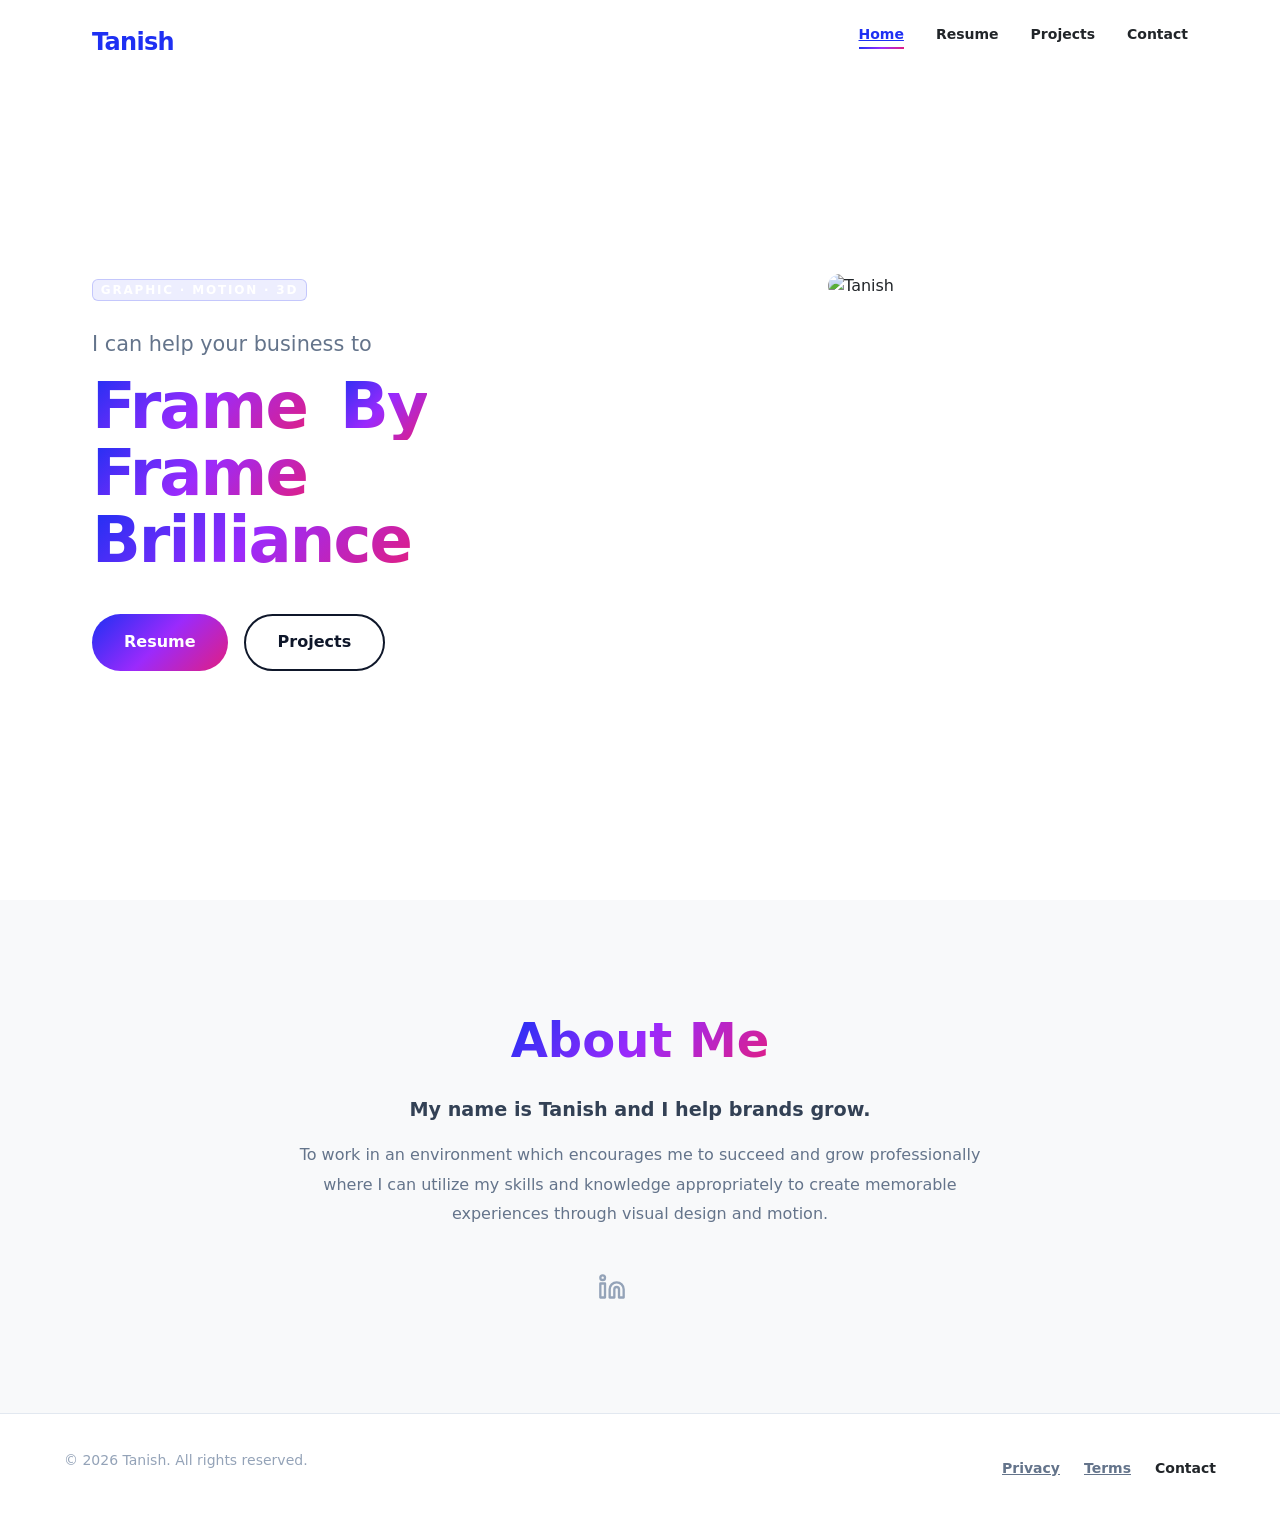
==== commit 7229c9e4: "Update index.html" ====
--- a/index.html
+++ b/index.html
@@ -1,110 +1,1015 @@
 <!DOCTYPE html>
 <html lang="en">
-    <head>
-        <meta charset="utf-8" />
-        <meta name="viewport" content="width=device-width, initial-scale=1, shrink-to-fit=no" />
-        <meta name="description" content="" />
-        <meta name="author" content="" />
-        
-        <!-- Favicon-->
-        <link rel="icon" type="image/x-icon" href="assets/favicon.ico" />
-        <!-- Custom Google font-->
-        <link rel="preconnect" href="https://fonts.googleapis.com" />
-        <link rel="preconnect" href="https://fonts.gstatic.com" crossorigin />
-        <link href="https://fonts.googleapis.com/css2?family=Plus+Jakarta+Sans:wght@100;200;300;400;500;600;700;800;900&amp;display=swap" rel="stylesheet" />
-        <!-- Bootstrap icons-->
-        <link href="https://cdn.jsdelivr.net/npm/bootstrap-icons@1.8.1/font/bootstrap-icons.css" rel="stylesheet" />
-        <!-- Core theme CSS (includes Bootstrap)-->
-        <link href="css/styles.css" rel="stylesheet" />
-    </head>
-    <body class="d-flex flex-column h-100">
-        <main class="flex-shrink-0">
-            <!-- Navigation-->
-            <nav class="navbar navbar-expand-lg navbar-light bg-white py-3">
-                <div class="container px-5">
-                    <a class="navbar-brand" href="index.html"><span class="fw-bolder text-primary">Tanish</span></a>
-                    <button class="navbar-toggler" type="button" data-bs-toggle="collapse" data-bs-target="#navbarSupportedContent" aria-controls="navbarSupportedContent" aria-expanded="false" aria-label="Toggle navigation"><span class="navbar-toggler-icon"></span></button>
-                    <div class="collapse navbar-collapse" id="navbarSupportedContent">
-                        <ul class="navbar-nav ms-auto mb-2 mb-lg-0 small fw-bolder">
-                            <li class="nav-item"><a class="nav-link" href="index.html">Home</a></li>
-                            <li class="nav-item"><a class="nav-link" href="resume.html">Resume</a></li>
-                            <li class="nav-item"><a class="nav-link" href="projects.html">Projects</a></li>
-                            <li class="nav-item"><a class="nav-link" href="contact.html">Contact</a></li>
-                        </ul>
-                    </div>
-                </div>
-            </nav>
-            <!-- Header-->
-            <header class="py-5">
-                <div class="container px-5 pb-5">
-                    <div class="row gx-5 align-items-center">
-                        <div class="col-xxl-5">
-                            <!-- Header text content-->
-                            <div class="text-center text-xxl-start">
-                                <div class="badge bg-gradient-primary-to-secondary text-white mb-4"><div class="text-uppercase">Graphic &middot; Motion &middot; 3D</div></div>
-                                <div class="fs-3 fw-light text-muted">I can help your business to</div>
-                                <h1 class="display-3 fw-bolder mb-5"><span class="text-gradient d-inline">Frame By Frame Brilliance</span></h1>
-                                <div class="d-grid gap-3 d-sm-flex justify-content-sm-center justify-content-xxl-start mb-3">
-                                    <a class="btn btn-primary btn-lg px-5 py-3 me-sm-3 fs-6 fw-bolder" href="resume.html">Resume</a>
-                                    <a class="btn btn-outline-dark btn-lg px-5 py-3 fs-6 fw-bolder" href="projects.html">Projects</a>
-                                </div>
-                            </div>
-                        </div>
-                        <div class="col-xxl-7">
-                            <!-- Header profile picture-->
-                            <div class="d-flex justify-content-center mt-5 mt-xxl-0">
-                                <div class="profile bg-gradient-primary-to-secondary">
-                                   
-                                    <img class="profile-img" src="assets/supe.gif" alt="..." />
-                                   
-                                    
-
-                                    
-                                </div>
-                            </div>
-                        </div>
-                    </div>
-                </div>
-            </header>
-            <!-- About Section-->
-            <section class="bg-light py-5">
-                <div class="container px-5">
-                    <div class="row gx-5 justify-content-center">
-                        <div class="col-xxl-8">
-                            <div class="text-center my-5">
-                                <h2 class="display-5 fw-bolder"><span class="text-gradient d-inline">About Me</span></h2>
-                                <p class="lead fw-light mb-4">My name is Tanish and I help brands grow.</p>
-                                <p class="text-muted">To work in a an environment which encourage me to succeed and growth
-                                    professionaly where i can utilize my skills and knowledge appropriatley</p>
-                                <div class="d-flex justify-content-center fs-2 gap-4">
-                                    <a class="text-gradient" href="#!"><i class="bi bi-twitter"></i></a>
-                                    <a class="text-gradient" href="#!"><i class="bi bi-linkedin"></i></a>
-                                    <a class="text-gradient" href="#!"><i class="bi bi-github"></i></a>
-                                </div>
-                            </div>
-                        </div>
-                    </div>
-                </div>
-            </section>
-        </main>
-        <!-- Footer-->
-        <footer class="bg-white py-4 mt-auto">
-            <div class="container px-5">
-                <div class="row align-items-center justify-content-between flex-column flex-sm-row">
-                    <div class="col-auto"><div class="small m-0"></div></div>
-                    <div class="col-auto">
-                        <a class="small" href="#!">Privacy</a>
-                        <span class="mx-1">&middot;</span>
-                        <a class="small" href="#!">Terms</a>
-                        <span class="mx-1">&middot;</span>
-                        <a class="small" href="#!">Contact</a>
-                    </div>
-                </div>
+<head>
+  <meta charset="UTF-8" />
+  <meta name="viewport" content="width=device-width, initial-scale=1.0" />
+
+  <!-- ╔══════════════════════════════════════════════════════════╗
+       ║  TANISH PORTFOLIO — STANDALONE HTML                      ║
+       ║  Edit the PERSONAL DETAILS section below to customise.   ║
+       ╚══════════════════════════════════════════════════════════╝ -->
+
+  <title>Tanish — Graphic · Motion · 3D</title>
+  <link rel="preconnect" href="https://fonts.googleapis.com" />
+  <link rel="preconnect" href="https://fonts.gstatic.com" crossorigin />
+  <link href="https://fonts.googleapis.com/css2?family=Plus+Jakarta+Sans:ital,wght@0,300;0,400;0,500;0,600;0,700;0,800;0,900;1,400&display=swap" rel="stylesheet" />
+
+  <style>
+
+    /* ════════════════════════════════════════════
+       THEME COLOURS — change these to rebrand
+       ════════════════════════════════════════════ */
+    :root {
+      --blue:   #1e30f3;
+      --pink:   #e21e80;
+      --purple: #9b2afc;
+      --grad:   linear-gradient(135deg, #1e30f3 0%, #9b2afc 50%, #e21e80 100%);
+      --bg:     #ffffff;
+      --bg2:    #f8f9fa;
+      --text:   #0f172a;
+      --muted:  #64748b;
+      --border: #e2e8f0;
+      --radius: 1.25rem;
+    }
+
+    /* ════════ RESET & BASE ════════ */
+    *, *::before, *::after { box-sizing: border-box; margin: 0; padding: 0; }
+    html { scroll-behavior: smooth; }
+    body {
+      font-family: 'Plus Jakarta Sans', sans-serif;
+      background: var(--bg);
+      color: var(--text);
+      line-height: 1.65;
+      overflow-x: hidden;
+    }
+    img { display: block; max-width: 100%; }
+    a { text-decoration: none; color: inherit; }
+    button { font-family: inherit; cursor: pointer; }
+
+    /* ════════ UTILITY ════════ */
+    .grad-text {
+      background: var(--grad);
+      -webkit-background-clip: text;
+      -webkit-text-fill-color: transparent;
+      background-clip: text;
+    }
+    .grad-bg  { background: var(--grad); }
+    .center   { text-align: center; }
+    .hidden   { display: none !important; }
+
+    /* ════════ NAVBAR ════════ */
+    #navbar {
+      position: fixed; top: 0; left: 0; right: 0; z-index: 200;
+      padding: 1.4rem 0;
+      transition: padding .3s, background .3s, box-shadow .3s;
+    }
+    #navbar.scrolled {
+      background: rgba(255,255,255,.88);
+      backdrop-filter: blur(14px);
+      -webkit-backdrop-filter: blur(14px);
+      box-shadow: 0 1px 24px rgba(0,0,0,.07);
+      padding: .9rem 0;
+    }
+    .nav-inner {
+      max-width: 72rem; margin: 0 auto; padding: 0 1.75rem;
+      display: flex; align-items: center; justify-content: space-between;
+    }
+    .nav-brand {
+      font-size: 1.5rem; font-weight: 900;
+      color: var(--blue); letter-spacing: -.03em; cursor: pointer;
+    }
+    .nav-links { display: flex; gap: 2rem; list-style: none; }
+    .nav-links a {
+      font-size: .875rem; font-weight: 700; color: #334155;
+      position: relative; display: inline-block; cursor: pointer;
+      transition: color .2s;
+    }
+    .nav-links a::after {
+      content: ''; position: absolute; left: 0; bottom: -4px;
+      width: 100%; height: 2px; background: var(--grad);
+      transform: scaleX(0); transform-origin: right;
+      transition: transform .3s cubic-bezier(.86,0,.07,1);
+    }
+    .nav-links a:hover::after, .nav-links a.active::after {
+      transform: scaleX(1); transform-origin: left;
+    }
+    .nav-links a.active { color: var(--blue); }
+
+    /* hamburger (mobile) */
+    .hamburger {
+      display: none; flex-direction: column; gap: 5px;
+      background: none; border: none; padding: 4px; cursor: pointer;
+    }
+    .hamburger span {
+      display: block; width: 22px; height: 2px;
+      background: var(--text); border-radius: 2px;
+      transition: all .3s;
+    }
+    .mobile-menu {
+      display: none; flex-direction: column; gap: 0;
+      background: #fff; border-top: 1px solid var(--border);
+      padding: .5rem 1.75rem 1rem;
+    }
+    .mobile-menu a {
+      padding: .75rem 0; font-weight: 700; color: #334155;
+      border-bottom: 1px solid #f1f5f9; cursor: pointer;
+      display: block; font-size: 1rem;
+    }
+    .mobile-menu.open { display: flex; }
+
+    /* ════════ PAGES ════════ */
+    .page { display: none; min-height: 100vh; padding-top: 5rem; }
+    .page.active { display: block; }
+
+    /* ════════ SECTION WRAPPERS ════════ */
+    .wrap       { max-width: 56rem;  margin: 0 auto; padding: 3rem 1.75rem 6rem; }
+    .wrap-wide  { max-width: 72rem;  margin: 0 auto; padding: 3rem 1.75rem 6rem; }
+
+    .page-header { text-align: center; margin-bottom: 3.5rem; }
+    .page-header h1 {
+      font-size: clamp(2.25rem, 4vw, 3.25rem);
+      font-weight: 900; display: inline-block; margin-bottom: .75rem;
+    }
+    .page-header p { font-size: 1.125rem; color: var(--muted); font-weight: 500; }
+
+    /* ════════ FADE UP ════════ */
+    .fade-up {
+      opacity: 0; transform: translateY(28px);
+      transition: opacity .75s ease, transform .75s ease;
+    }
+    .fade-up.visible { opacity: 1; transform: translateY(0); }
+
+    /* ════════ HERO ════════ */
+    .hero {
+      max-width: 72rem; margin: 0 auto; padding: 4rem 1.75rem 6rem;
+      display: flex; align-items: center; justify-content: space-between;
+      gap: 3rem; min-height: calc(100vh - 5rem);
+    }
+    .hero-left  { flex: 0 0 42%; }
+    .hero-right { flex: 0 0 52%; display: flex; justify-content: flex-end; }
+
+    .badge {
+      display: inline-block;
+      padding: .375rem 1rem; border-radius: 9999px;
+      background: rgba(30,48,243,.08); border: 1px solid rgba(30,48,243,.2);
+      color: var(--blue); font-size: .7rem; font-weight: 800;
+      letter-spacing: .15em; margin-bottom: 1.75rem;
+    }
+    .hero-sub  { font-size: 1.3rem; font-weight: 500; color: var(--muted); margin-bottom: .75rem; }
+    .hero-h1   {
+      font-size: clamp(2.8rem, 5vw, 4.5rem); font-weight: 900;
+      line-height: 1.05; letter-spacing: -.03em; margin-bottom: 2.5rem;
+    }
+    .hero-h1 .word {
+      display: inline-block; margin-right: .2em;
+      opacity: 0; transform: translateY(22px);
+      animation: slideUp .6s cubic-bezier(.16,1,.3,1) forwards;
+    }
+    @keyframes slideUp { to { opacity:1; transform:translateY(0); } }
+
+    .btn-row   { display: flex; flex-wrap: wrap; gap: 1rem; }
+    .btn-grad  {
+      padding: .9rem 2rem; border-radius: 9999px;
+      background: var(--grad); color: #fff; font-weight: 800;
+      font-size: 1rem; border: none; display: inline-block;
+      transition: transform .25s cubic-bezier(.16,1,.3,1), box-shadow .25s;
+    }
+    .btn-grad:hover  { transform: scale(1.05); box-shadow: 0 12px 28px -6px rgba(226,30,128,.45); }
+    .btn-outline {
+      padding: .9rem 2rem; border-radius: 9999px;
+      background: transparent; color: var(--text);
+      border: 2px solid var(--text); font-weight: 800;
+      font-size: 1rem; display: inline-block;
+      transition: all .25s cubic-bezier(.16,1,.3,1);
+    }
+    .btn-outline:hover { background: var(--grad); color: #fff; border-color: transparent; transform: scale(1.05); }
+
+    /* ──── Profile photo ──── */
+    .profile-wrap {
+      position: relative; width: 360px; height: 400px; flex-shrink: 0;
+    }
+    .profile-glow {
+      position: absolute; inset: -6px; border-radius: 2.25rem;
+      background: (--grad); z-index: 0;
+      animation: glowPulse 4s ease-in-out infinite alternate;
+    }
+    @keyframes glowPulse {
+      0%   { box-shadow: 0 0 20px rgba(30,48,243,.35), 0 0 50px rgba(226,30,128,.18); }
+      100% { box-shadow: 0 0 45px rgba(30,48,243,.6),  0 0 80px rgba(226,30,128,.35); }
+    }
+    .profile-img {
+      position: relative; z-index: 1;
+      width: 100%; height: 100%; border-radius: 2rem;
+      object-fit: cover; object-position: center top;
+      display: block;
+    }
+    /* fallback pattern shown when no real photo is used */
+    .profile-placeholder {
+      position: relative; z-index: 1;
+      width: 100%; height: 100%; border-radius: 2rem;
+      background: #f1f5f9;
+      display: flex; flex-direction: column;
+      align-items: center; justify-content: center; gap: .75rem;
+      overflow: hidden;
+    }
+    .profile-placeholder::before {
+      content: '';
+      position: absolute; inset: 0;
+      background-image: radial-gradient(var(--blue) .75px, transparent .75px);
+      background-size: 20px 20px; opacity: .06;
+    }
+    .profile-placeholder svg { color: var(--blue); opacity: .55; }
+    .profile-placeholder span {
+      font-size: .75rem; font-weight: 700; color: var(--blue);
+      opacity: .6; letter-spacing: .06em; position: relative; z-index: 1;
+    }
+
+    /* ──── About section ──── */
+    .about-sec { background: var(--bg2); padding: 7rem 1.75rem; }
+    .about-inner { max-width: 44rem; margin: 0 auto; text-align: center; }
+    .about-inner h2 {
+      font-size: clamp(2rem,4vw,3rem); font-weight: 900;
+      display: inline-block; margin-bottom: 1.5rem;
+    }
+    .about-lead { font-size: 1.2rem; font-weight: 600; color: #334155; margin-bottom: .875rem; line-height: 1.7; }
+    .about-body { font-size: 1rem; color: var(--muted); margin-bottom: 2.75rem; line-height: 1.85; }
+    .social-row { display: flex; justify-content: center; gap: 1.75rem; }
+    .soc-icon   { color: #94a3b8; display: flex; transition: all .25s cubic-bezier(.16,1,.3,1); }
+    .soc-icon:hover { transform: scale(1.25); }
+    .soc-icon.tw:hover { color: #1da1f2; }
+    .soc-icon.li:hover { color: #0077b5; }
+    .soc-icon.gh:hover { color: #333; }
+
+    /* ════════ RESUME ════════ */
+    .res-section { margin-bottom: 3.5rem; }
+    .sec-title   { font-size: 1.3rem; font-weight: 800; margin-bottom: 1.75rem; }
+
+    .timeline     { border-left: 2px solid var(--border); padding-left: 1.25rem; }
+    .tl-item      { position: relative; margin-bottom: 2.25rem; }
+    .tl-dot       {
+      position: absolute; left: calc(-1.25rem - 7px); top: 5px;
+      width: 12px; height: 12px; border-radius: 50%; background: var(--grad);
+    }
+    .tl-top       { display: flex; justify-content: space-between; flex-wrap: wrap; gap: .5rem; margin-bottom: .25rem; }
+    .tl-role      { font-size: 1.0625rem; font-weight: 800; }
+    .tl-date      { font-size: .8125rem; font-weight: 600; color: var(--muted); }
+    .tl-company   { font-size: .9rem; font-weight: 700; color: var(--blue); margin-bottom: .375rem; }
+    .tl-desc      { font-size: .9375rem; color: var(--muted); }
+
+    .skill-2col   { display: grid; grid-template-columns: 1fr 1fr; gap: 2rem; }
+    .skill-group-title { font-size: .9375rem; font-weight: 800; color: #475569; margin-bottom: .875rem; }
+    .skill-tags   { display: flex; flex-wrap: wrap; gap: .5rem; }
+    .tag          {
+      padding: .3125rem .875rem; background: var(--bg2);
+      border: 1px solid var(--border); border-radius: .5rem;
+      font-size: .8rem; font-weight: 600; color: #475569;
+    }
+
+    .edu-card     {
+      background: var(--bg2); border: 1px solid var(--border);
+      border-radius: var(--radius); padding: 1.5rem;
+    }
+    .edu-row      { display: flex; justify-content: space-between; flex-wrap: wrap; gap: .5rem; margin-bottom: .25rem; }
+    .edu-degree   { font-size: 1.0625rem; font-weight: 800; }
+    .edu-year     { font-size: .8125rem; font-weight: 600; color: var(--muted); }
+    .edu-sub      { font-size: .9rem; font-weight: 700; color: var(--blue); }
+
+    .btn-dl {
+      display: inline-flex; align-items: center; gap: .5rem;
+      padding: .9rem 2.5rem; border-radius: 9999px;
+      background: var(--grad); color: #fff;
+      font-weight: 800; font-size: 1rem; border: none;
+      transition: transform .25s cubic-bezier(.16,1,.3,1), box-shadow .25s;
+    }
+    .btn-dl:hover { transform: scale(1.05); box-shadow: 0 12px 28px -6px rgba(30,48,243,.4); }
+
+    /* ════════ PROJECTS ════════ */
+    .filter-row   { display: flex; flex-wrap: wrap; justify-content: center; gap: .625rem; margin-bottom: 2.5rem; }
+    .filter-btn   {
+      padding: .4375rem 1.25rem; border-radius: 9999px;
+      font-weight: 700; font-size: .9rem;
+      background: #f1f5f9; color: #475569; border: none;
+      transition: all .2s;
+    }
+    .filter-btn:hover  { background: #e2e8f0; }
+    .filter-btn.active { background: var(--text); color: #fff; }
+
+    .proj-grid { display: grid; grid-template-columns: repeat(2,1fr); gap: 1.75rem; }
+    .proj-card {
+      border-radius: 1.5rem; overflow: hidden;
+      border: 1px solid #f1f5f9; background: #fff;
+      cursor: pointer;
+      transition: transform .3s cubic-bezier(.16,1,.3,1), box-shadow .3s;
+    }
+    .proj-card:hover { transform: translateY(-8px); box-shadow: 0 28px 56px -16px rgba(30,48,243,.14); }
+    .proj-card:hover .proj-title { color: var(--blue); }
+
+    /* project thumbnail — holds either an <img> or a gradient placeholder */
+    .proj-thumb {
+      width: 100%; height: 210px; overflow: hidden;
+      display: flex; align-items: center; justify-content: center;
+      position: relative;
+    }
+    .proj-thumb img {
+      width: 100%; height: 100%; object-fit: cover;
+      transition: transform .4s cubic-bezier(.16,1,.3,1);
+    }
+    .proj-card:hover .proj-thumb img { transform: scale(1.05); }
+    .proj-thumb-label {
+      position: absolute; inset: 0; display: flex;
+      align-items: center; justify-content: center;
+      font-size: 1.25rem; font-weight: 800; letter-spacing: .06em;
+      color: rgba(255,255,255,.7);
+    }
+
+    .proj-body   { padding: 1.5rem 1.75rem 1.75rem; }
+    .proj-meta   { display: flex; align-items: center; gap: .75rem; margin-bottom: .875rem; }
+    .proj-cat    {
+      padding: .2rem .65rem; background: rgba(30,48,243,.08);
+      color: var(--blue); border-radius: 9999px;
+      font-size: .6875rem; font-weight: 800; letter-spacing: .05em;
+    }
+    .proj-year   { font-size: .8rem; font-weight: 600; color: var(--muted); }
+    .proj-title  { font-size: 1.1875rem; font-weight: 800; margin-bottom: .4rem; transition: color .2s; }
+    .proj-desc   {
+      font-size: .9375rem; color: var(--muted);
+      display: -webkit-box; -webkit-line-clamp: 2;
+      -webkit-box-orient: vertical; overflow: hidden;
+    }
+
+    /* Modal */
+    .modal-bg {
+      display: none; position: fixed; inset: 0; z-index: 300;
+      background: rgba(0,0,0,.55); backdrop-filter: blur(6px);
+      align-items: center; justify-content: center; padding: 1.5rem;
+    }
+    .modal-bg.open { display: flex; }
+    .modal-box {
+      background: #fff; border-radius: 1.5rem;
+      padding: 2.5rem; max-width: 42rem; width: 100%;
+      position: relative;
+      animation: mIn .3s cubic-bezier(.16,1,.3,1);
+    }
+    @keyframes mIn { from { opacity:0; transform:scale(.95) translateY(10px); } }
+    .modal-close {
+      position: absolute; top: 1.25rem; right: 1.25rem;
+      background: #f1f5f9; border: none; border-radius: 50%;
+      width: 2rem; height: 2rem; font-size: 1rem;
+      display: flex; align-items: center; justify-content: center;
+      color: #475569; cursor: pointer; transition: background .2s;
+    }
+    .modal-close:hover { background: #e2e8f0; }
+    .modal-thumb {
+      width: 100%; height: 220px; border-radius: 1rem;
+      margin-bottom: 1.5rem; overflow: hidden; position: relative;
+    }
+    .modal-thumb img { width:100%; height:100%; object-fit:cover; }
+    .modal-title { font-size: 1.625rem; font-weight: 900; margin-bottom: .875rem; }
+    .modal-meta  { display: flex; gap: .75rem; margin-bottom: 1rem; }
+    .modal-desc  { font-size: 1rem; color: var(--muted); line-height: 1.8; }
+
+    /* ════════ CONTACT ════════ */
+    .contact-grid { display: grid; grid-template-columns: 7fr 5fr; gap: 3.5rem; align-items: start; }
+    .form-card {
+      background: #fff; border: 1px solid #f1f5f9;
+      border-radius: 1.5rem; padding: 2.5rem;
+      box-shadow: 0 20px 48px -12px rgba(0,0,0,.07);
+    }
+    label { display: block; font-size: .8125rem; font-weight: 800; color: #475569; margin-bottom: .4rem; }
+    .field-row { display: grid; grid-template-columns: 1fr 1fr; gap: 1.1rem; margin-bottom: 1.1rem; }
+    .field { margin-bottom: 1.1rem; }
+    input[type="text"], input[type="email"], select, textarea {
+      width: 100%; padding: .8125rem 1rem;
+      border: 1.5px solid var(--border); border-radius: .75rem;
+      font-family: inherit; font-size: .9375rem; color: var(--text);
+      background: #fff; outline: none; appearance: none;
+      transition: border-color .2s, box-shadow .2s;
+    }
+    input:focus, select:focus, textarea:focus {
+      border-color: var(--blue);
+      box-shadow: 0 0 0 3px rgba(30,48,243,.1);
+    }
+    textarea { resize: none; }
+    .btn-send {
+      width: 100%; padding: 1rem; border-radius: .875rem;
+      background: var(--grad); color: #fff;
+      font-weight: 800; font-size: 1.0625rem; border: none;
+      box-shadow: 0 8px 24px -4px rgba(30,48,243,.28);
+      transition: transform .2s, box-shadow .2s;
+    }
+    .btn-send:hover { transform: scale(1.02); box-shadow: 0 12px 32px -6px rgba(30,48,243,.4); }
+
+    .success-wrap {
+      display: none; flex-direction: column; align-items: center;
+      justify-content: center; padding: 3.5rem 2rem; text-align: center;
+    }
+    .success-wrap.show { display: flex; }
+    .success-icon {
+      width: 5rem; height: 5rem; background: #dcfce7;
+      border-radius: 50%; display: flex;
+      align-items: center; justify-content: center; margin-bottom: 1.5rem;
+    }
+    .success-wrap h3 { font-size: 2rem; font-weight: 900; margin-bottom: .5rem; }
+    .success-wrap p  { font-size: 1.0625rem; color: var(--muted); }
+
+    .info-stack  { display: flex; flex-direction: column; gap: 1.1rem; }
+    .info-card   {
+      background: var(--bg2); border: 1px solid var(--border);
+      border-radius: var(--radius); padding: 1.375rem 1.5rem;
+    }
+    .info-lbl    { font-size: .6875rem; font-weight: 800; letter-spacing: .12em; color: #94a3b8; text-transform: uppercase; margin-bottom: .3rem; }
+    .info-val    { font-size: 1.0625rem; font-weight: 800; }
+    .info-val.blue { color: var(--blue); }
+    .follow-lbl  { font-size: .6875rem; font-weight: 800; letter-spacing: .12em; color: #94a3b8; text-transform: uppercase; margin-bottom: .875rem; }
+    .soc-pills   { display: flex; gap: .625rem; }
+    .soc-pill    {
+      width: 2.75rem; height: 2.75rem; border-radius: 50%;
+      background: var(--bg2); border: 1px solid var(--border);
+      display: flex; align-items: center; justify-content: center;
+      color: #64748b; cursor: pointer; transition: all .2s;
+    }
+    .soc-pill:hover  { transform: scale(1.1); color: #fff; }
+    .soc-pill.tw:hover { background: #1da1f2; border-color: #1da1f2; }
+    .soc-pill.li:hover { background: #0077b5; border-color: #0077b5; }
+    .soc-pill.gh:hover { background: #333;    border-color: #333; }
+    .soc-pill.dr:hover { background: #ea4c89; border-color: #ea4c89; }
+
+    /* ════════ FOOTER ════════ */
+    .footer {
+      background: #fff; border-top: 1px solid var(--border);
+      padding: 2.25rem 1.75rem;
+    }
+    .footer-inner {
+      max-width: 72rem; margin: 0 auto;
+      display: flex; align-items: center; justify-content: space-between; flex-wrap: wrap; gap: 1rem;
+    }
+    .footer-copy  { font-size: .875rem; color: #94a3b8; font-weight: 500; }
+    .footer-links { display: flex; gap: 1.5rem; }
+    .footer-links a { font-size: .875rem; color: #64748b; font-weight: 600; transition: color .2s; }
+    .footer-links a:hover { color: var(--text); }
+
+    /* ════════ RESPONSIVE ════════ */
+    @media (max-width: 820px) {
+      .hero { flex-direction: column; text-align: center; padding: 2.5rem 1.5rem 4rem; min-height: auto; }
+      .hero-left, .hero-right { flex: none; width: 100%; }
+      .hero-right { justify-content: center; }
+      .btn-row { justify-content: center; }
+      .profile-wrap { width: 260px; height: 290px; }
+      .proj-grid  { grid-template-columns: 1fr; }
+      .contact-grid { grid-template-columns: 1fr; gap: 2rem; }
+      .skill-2col { grid-template-columns: 1fr; }
+      .field-row  { grid-template-columns: 1fr; }
+      .nav-links  { display: none; }
+      .hamburger  { display: flex; }
+    }
+  </style>
+</head>
+<body>
+
+<!-- ═══════════════════════════════════════════════════════════════
+  ✏️  PERSONAL DETAILS — edit everything in this script block
+     to make the portfolio your own.
+════════════════════════════════════════════════════════════════════ -->
+<script>
+const ME = {
+  name:        "Tanish",
+  tagline:     "GRAPHIC · MOTION · 3D",
+  heroSub:     "I can help your business to",
+  heroHeadline:"Frame By Frame Brilliance",
+  bio1:        "My name is Tanish and I help brands grow.",
+  bio2:        "To work in an environment which encourages me to succeed and grow professionally where I can utilize my skills and knowledge appropriately to create memorable experiences through visual design and motion.",
+  email:       "tanish062005@gmail.com",
+  location:    "Delhi, India",
+  availability:"Open to projects",
+  year:        "2026",
+
+  /* ── Social links — replace # with real URLs ── */
+  
+  linkedin: "https://www.linkedin.com/in/tanish-417723307/",
+  Youtube : "https://www.youtube.com/@b3editss",
+
+  /* ── Profile photo ──────────────────────────────────────────
+     Set to a real URL or relative path e.g. "photo.jpg"
+     Leave as "" to show the stylised placeholder pattern.
+  ────────────────────────────────────────────────────────────── */
+  photo: "https://media.licdn.com/dms/image/v2/D5603AQH4-0FdN-79lw/profile-displayphoto-scale_400_400/B56ZwYOAYxIoAg-/0/1769932852526?e=1783555200&v=beta&t=prK4rIw6Wg_iXdZY1Yvl-zfFMLP7AlILemA9rO45hd8",      /* ← paste URL or filename here */
+
+  /* ── Resume experience (add/remove items freely) ── */
+  experience: [
+    {
+      role:    "Graphics Designer",
+      company: "CannonBall",
+      period:  "2025 August – 2026 April ",
+      desc:    "Designed animated assets for social, brand videos, and Graphics.",
+    },
+    {
+      role:    "Freelance 3D Artist",
+      company: "Self-employed",
+      period:  "2024 – Present",
+      desc:    "Product renders, logo animations, AR filters.",
+    },
+    
+  ],
+
+  /* ── Skills ── */
+  skills: {
+    "Design":     ["After Effects","Cinema 4D","Blender","Illustrator","Photoshop"],
+    "3D":["Nuke","Premiere Pro","ZBrush","Autodesk Maya","3D Max",],
+  },
+
+  /* ── Education ── */
+  education: [
+    {
+      degree:  "VFX And Filmaking",
+      field:   "Degree",
+      school:  "Arena Animations",
+      year:    "Pursuing",
+    },
+  ],
+
+  /* ── Projects ───────────────────────────────────────────────
+     For each project set "img" to a URL / filename, OR leave ""
+     and set "color" to a CSS gradient for a nice placeholder.
+  ────────────────────────────────────────────────────────────── */
+  projects: [
+    {
+      title: "Youtube",
+      cat:   "Motion",
+      desc:  "Full brand guidelines, logo, type and colours for a lifestyle brand.",
+      img:   "https://as1.ftcdn.net/jpg/04/06/95/44/1000_F_406954415_JBs9Z0wnCh2UdxXSeR1fmoLL9NR8Hj3R.jpg",
+      color: "linear-gradient(135deg,#dbeafe,#bfdbfe)",
+      Youtube:"youtube.com/@b3editss?si=H1Ger3zBuKzCngwB",
+      
+    },
+    
+    {
+      title: "3D Product Visualization",
+      cat:   "3D",
+      desc:  "Photorealistic renders for e-commerce and AR previews.",
+      img:   "https://cdna.artstation.com/p/marketplace/presentation_assets/003/122/630/large/file.jpg?1697912608",
+      color: "linear-gradient(135deg,#fce7f3,#fbcfe8)",
+      Artstation : "https://www.artstation.com/tanishprajapati2",
+    },
+    
+    {
+      title: "Behance",
+      cat:   "Branding",
+      desc:  "Large-format type system for a museum installation.",
+      img:   "https://encrypted-tbn0.gstatic.com/images?q=tbn:ANd9GcQQynoBZba_MTf54h7YvY6KJqo-IvbwaVqeLA&s",
+      color: "linear-gradient(135deg,#e0f2fe,#bae6fd)",
+      Behance : "https://www.behance.net/tanishprajapati2",
+    },
+    
+  ],
+
+
+};
+
+
+
+
+</script>
+
+<!-- ═══════════════════ NAVBAR ═══════════════════ -->
+<nav id="navbar">
+  <div class="nav-inner">
+    <span class="nav-brand" id="brand-name" onclick="goTo('home')"></span>
+    <ul class="nav-links">
+      <li><a id="nl-home"     onclick="goTo('home')">Home</a></li>
+      <li><a id="nl-resume"   onclick="goTo('resume')">Resume</a></li>
+      <li><a id="nl-projects" onclick="goTo('projects')">Projects</a></li>
+      <li><a id="nl-contact"  onclick="goTo('contact')">Contact</a></li>
+    </ul>
+    <button class="hamburger" id="hamburger" onclick="toggleMenu()" aria-label="Menu">
+      <span></span><span></span><span></span>
+    </button>
+  </div>
+  <div class="mobile-menu" id="mobile-menu">
+    <a onclick="goTo('home');   toggleMenu()">Home</a>
+    <a onclick="goTo('resume'); toggleMenu()">Resume</a>
+    <a onclick="goTo('projects');toggleMenu()">Projects</a>
+    <a onclick="goTo('contact');toggleMenu()">Contact</a>
+  </div>
+</nav>
+
+<!-- ═══════════════════ HOME ═══════════════════ -->
+<div id="page-home" class="page active">
+
+  <section class="hero">
+    <div class="hero-left">
+      <div class="badge" id="hero-badge"></div>
+      <p class="hero-sub" id="hero-sub"></p>
+      <h1 class="hero-h1" id="hero-h1"></h1>
+      <div class="btn-row">
+        <button class="btn-grad"    onclick="goTo('resume')">Resume</button>
+        <button class="btn-outline" onclick="goTo('projects')">Projects</button>
+      </div>
+    </div>
+
+    <div class="hero-right">
+      <div class="profile-wrap">
+        <div class="profile-glow"></div>
+        <!-- Profile photo rendered by JS (real img or placeholder) -->
+        <div id="profile-slot"></div>
+      </div>
+    </div>
+  </section>
+
+  <section class="about-sec fade-up" id="about-sec">
+    <div class="about-inner">
+      <h2 class="grad-text">About Me</h2>
+      <p class="about-lead" id="about-lead"></p>
+      <p class="about-body" id="about-body"></p>
+      <div class="social-row">
+        <a id="soc-tw" class="soc-icon tw" title="LinkedIn">
+          <svg width="28" height="28" viewBox="0 0 24 24" fill="none" stroke="currentColor" stroke-width="2" stroke-linecap="round" stroke-linejoin="round"><path d="M16 8a6 6 0 0 1 6 6v7h-4v-7a2 2 0 0 0-4 0v7H10v-7a6 6 0 0 1 6-6z"/><rect x="2" y="9" width="4" height="12"/><circle cx="4" cy="4" r="2"/></svg>
+        </a>
+        <a id="soc-li" class="soc-icon li" title="LinkedIn">
+          
+        </a>
+        <a id="soc-gh" class="soc-icon gh" title="Behance">
+          
+        </a>
+      </div>
+    </div>
+  </section>
+
+  <footer class="footer">
+    <div class="footer-inner">
+      <p class="footer-copy" id="fc-home"></p>
+      <div class="footer-links">
+        <a href="#">Privacy</a><a href="#">Terms</a>
+        <a onclick="goTo('contact')" style="cursor:pointer">Contact</a>
+      </div>
+    </div>
+  </footer>
+</div>
+
+<!-- ═══════════════════ RESUME ═══════════════════ -->
+<div id="page-resume" class="page">
+  <div class="wrap">
+    <div class="page-header fade-up">
+      <h1 class="grad-text">My Resume</h1>
+      <p id="resume-sub"></p>
+    </div>
+
+    <div class="res-section fade-up">
+      <h2 class="sec-title">Experience</h2>
+      <div class="timeline" id="tl-exp"></div>
+    </div>
+
+    <div class="res-section fade-up">
+      <h2 class="sec-title">Skills</h2>
+      <div class="skill-2col" id="skill-grid"></div>
+    </div>
+
+    <div class="res-section fade-up">
+      <h2 class="sec-title">Education</h2>
+      <div id="edu-block"></div>
+    </div>
+
+    <div class="center fade-up">
+      <button class="btn-dl">
+        <svg width="20" height="20" viewBox="0 0 24 24" fill="none" stroke="currentColor" stroke-width="2.5" stroke-linecap="round" stroke-linejoin="round"><path d="M21 15v4a2 2 0 0 1-2 2H5a2 2 0 0 1-2-2v-4"/><polyline points="7 10 12 15 17 10"/><line x1="12" y1="15" x2="12" y2="3"/></svg>
+        Download CV
+      </button>
+    </div>
+  </div>
+  <footer class="footer">
+    <div class="footer-inner">
+      <p class="footer-copy" id="fc-resume"></p>
+      <div class="footer-links"><a href="#">Privacy</a><a href="#">Terms</a><a onclick="goTo('contact')" style="cursor:pointer">Contact</a></div>
+    </div>
+  </footer>
+</div>
+
+<!-- ═══════════════════ PROJECTS ═══════════════════ -->
+<div id="page-projects" class="page">
+  <div class="wrap-wide">
+    <div class="page-header">
+      <h1 class="grad-text">Selected Work</h1>
+    </div>
+
+    <div class="dropdown">
+      <a class="btn btn-warning dropdown-toggle" href="#" role="button" data-bs-toggle="dropdown" aria-expanded="false">
+        Links
+      </a>
+    
+      <ul class="dropdown-menu">
+        <li><a class="dropdown-item" href="youtube.com/@b3editss?si=H1Ger3zBuKzCngwB">Youtube</a></li>
+        <li><a class="dropdown-item" href="https://www.behance.net/tanishprajapati2">Behance</a></li>
+        <li><a class="dropdown-item" href="https://www.artstation.com/tanishprajapati2">3D Artwork</a></li>
+      </ul>
+    </div>
+
+    <div class="filter-row" id="filter-row"></div>
+    <div class="proj-grid" id="proj-grid"></div>
+  </div>
+
+
+
+  <footer class="footer">
+    <div class="footer-inner">
+      <p class="footer-copy" id="fc-projects"></p>
+      <div class="footer-links"><a href="#">Privacy</a><a href="#">Terms</a><a onclick="goTo('contact')" style="cursor:pointer">Contact</a></div>
+    </div>
+  </footer>
+</div>
+
+<!-- Project modal -->
+<div class="modal-bg" id="modal-bg" onclick="closeModal(event)">
+  <div class="modal-box">
+    <button class="modal-close" onclick="closeModal(null,true)">&#x2715;</button>
+    <div class="modal-thumb" id="m-thumb"></div>
+    <div class="modal-meta" id="m-meta"></div>
+    <h3 class="modal-title" id="m-title"></h3>
+    <p class="modal-desc"  id="m-desc"></p>
+  </div>
+</div>
+
+
+
+
+
+<!-- ═══════════════════ CONTACT ═══════════════════ -->
+<div id="page-contact" class="page">
+  <div class="wrap-wide">
+    <div class="page-header fade-up">
+      <h1 class="grad-text">Get In Touch</h1>
+      <p>Have a project? Let's talk.</p>
+    </div>
+
+    <div class="contact-grid">
+      <div class="form-card fade-up">
+        <div id="form-wrap">
+          <form id="contact-form" onsubmit="sendForm(event)">
+            <div class="field-row">
+              <div><label for="f-name">Name</label><input type="text"  id="f-name"  placeholder="Name" /></div>
+              <div><label for="f-email">Email</label><input type="email" id="f-email" placeholder="@example.com" /></div>
             </div>
-        </footer>
-        
-        <script src="https://cdn.jsdelivr.net/npm/bootstrap@5.2.3/dist/js/bootstrap.bundle.min.js"></script>
-        
-        <script src="js/scripts.js"></script>
-    </body>
+            <div class="field">
+              <label for="f-type">Project Type</label>
+              <select id="f-type">
+                <option>Branding</option><option>Motion</option><option>3D</option><option>Other</option>
+              </select>
+            </div>
+            <div class="field">
+              <label for="f-msg">Message</label>
+              <textarea id="f-msg" rows="5" placeholder="Tell me about your project..."></textarea>
+            </div>
+            <button type="submit" class="btn-send">Send Message</button>
+          </form>
+        </div>
+        <div class="success-wrap" id="success-wrap">
+          <div class="success-icon">
+            <svg width="40" height="40" viewBox="0 0 24 24" fill="none" stroke="#16a34a" stroke-width="2.5" stroke-linecap="round" stroke-linejoin="round"><polyline points="20 6 9 17 4 12"/></svg>
+          </div>
+          <h3>Thanks!</h3>
+          <p>I'll get back to you soon.</p>
+        </div>
+      </div>
+
+      <div class="info-stack fade-up">
+        <div class="info-card"><p class="info-lbl">Email</p><p class="info-val" id="c-email"></p></div>
+        <div class="info-card"><p class="info-lbl">Location</p><p class="info-val" id="c-loc"></p></div>
+        <div class="info-card"><p class="info-lbl">Availability</p><p class="info-val blue" id="c-avail"></p></div>
+        <div>
+          <p class="follow-lbl"></p>
+          <div class="soc-pills">
+            <a id="cs-tw" class="soc-pill tw" title="Behance">
+              
+            </a>
+            <a id="cs-li" class="soc-pill li" title="LinkedIn">
+              
+            </a>
+            <a id="cs-gh" class="soc-pill gh" title="Youtube">
+              
+            </a>
+            <a id="cs-dr" class="soc-pill dr" title="Instagram">
+              
+            </a>
+          </div>
+        </div>
+      </div>
+    </div>
+  </div>
+  <footer class="footer">
+    <div class="footer-inner">
+      <p class="footer-copy" id="fc-contact"></p>
+      <div class="footer-links"><a href="#">Privacy</a><a href="#">Terms</a><a onclick="goTo('contact')" style="cursor:pointer">Contact</a></div>
+    </div>
+  </footer>
+</div>
+
+
+<!-- ═══════════════════ JAVASCRIPT ═══════════════════ -->
+<script>
+
+/* ── Current page state ─────────────────────────────── */
+let curPage = 'home';
+let curFilter = 'All';
+
+/* ── Navigation ─────────────────────────────────────── */
+function goTo(page) {
+  document.getElementById('page-' + curPage).classList.remove('active');
+  document.getElementById('nl-' + curPage).classList.remove('active');
+  curPage = page;
+  document.getElementById('page-' + page).classList.add('active');
+  document.getElementById('nl-' + page).classList.add('active');
+  window.scrollTo({ top: 0, behavior: 'smooth' });
+  if (page === 'home')     initHeroWords();
+  if (page === 'projects') renderProjects();
+  initFades();
+}
+
+/* ── Hamburger ──────────────────────────────────────── */
+function toggleMenu() {
+  document.getElementById('mobile-menu').classList.toggle('open');
+}
+
+/* ── Scroll shadow ──────────────────────────────────── */
+window.addEventListener('scroll', () => {
+  document.getElementById('navbar').classList.toggle('scrolled', window.scrollY > 40);
+});
+
+/* ── Headline animation ─────────────────────────────── */
+function initHeroWords() {
+  const el = document.getElementById('hero-h1');
+  el.innerHTML = ME.heroHeadline.split(' ').map((w, i) =>
+    `<span class="word grad-text" style="animation-delay:${(i*.15+.1).toFixed(2)}s">${w}</span>`
+  ).join(' ');
+}
+
+/* ── Fade-up on scroll ──────────────────────────────── */
+function initFades() {
+  const page = document.getElementById('page-' + curPage);
+  const io = new IntersectionObserver(entries => {
+    entries.forEach(e => { if (e.isIntersecting) { e.target.classList.add('visible'); io.unobserve(e.target); }});
+  }, { threshold: 0.12 });
+  page.querySelectorAll('.fade-up').forEach(el => io.observe(el));
+}
+
+/* ── Populate static text from ME ──────────────────── */
+function populate() {
+  /* navbar brand */
+  document.getElementById('brand-name').textContent = ME.name;
+  document.title = ME.name + ' — ' + ME.tagline;
+
+  /* hero */
+  document.getElementById('hero-badge').textContent = ME.tagline;
+  document.getElementById('hero-sub').textContent   = ME.heroSub;
+  initHeroWords();
+
+  /* about */
+  document.getElementById('about-lead').textContent = ME.bio1;
+  document.getElementById('about-body').textContent = ME.bio2;
+
+  /* social links */
+  ['soc-tw','soc-li','soc-gh'].forEach((id, i) => {
+    const href = [ME.linkedin][i];
+    document.getElementById(id).href = href;
+  });
+  ['cs-tw','cs-li','cs-gh','cs-dr'].forEach((id, i) => {
+    const href = [ME.linkedin][i];
+    document.getElementById(id).href = href;
+  });
+
+  /* profile photo */
+  const slot = document.getElementById('profile-slot');
+  if (ME.photo) {
+    slot.innerHTML = `<img src="${ME.photo}" alt="${ME.name}" class="profile-img" />`;
+  } else {
+    slot.innerHTML = `
+      <div class="profile-placeholder">
+        <svg width="80" height="80" viewBox="0 0 24 24" fill="none" stroke="currentColor" stroke-width="1" stroke-linecap="round" stroke-linejoin="round"><path d="M20 21v-2a4 4 0 0 0-4-4H8a4 4 0 0 0-4 4v2"/><circle cx="12" cy="7" r="4"/></svg>
+        <span>Add your photo →<br>set ME.photo in the script</span>
+      </div>`;
+  }
+
+  /* footers */
+  const copy = `© ${ME.year} ${ME.name}. All rights reserved.`;
+  ['fc-home','fc-resume','fc-projects','fc-contact'].forEach(id => {
+    document.getElementById(id).textContent = copy;
+  });
+
+  /* resume */
+  document.getElementById('resume-sub').textContent = ME.tagline.replace(/·/g,'·');
+  buildResume();
+
+  /* contact */
+  document.getElementById('c-email').textContent = ME.email;
+  document.getElementById('c-loc').textContent   = ME.location;
+  document.getElementById('c-avail').textContent = ME.availability;
+}
+
+/* ── Build resume sections ──────────────────────────── */
+function buildResume() {
+  /* experience */
+  document.getElementById('tl-exp').innerHTML = ME.experience.map(x => `
+    <div class="tl-item">
+      <div class="tl-dot"></div>
+      <div class="tl-top"><span class="tl-role">${x.role}</span><span class="tl-date">${x.period}</span></div>
+      <p class="tl-company">${x.company}</p>
+      <p class="tl-desc">${x.desc}</p>
+    </div>`).join('');
+
+  /* skills */
+  document.getElementById('skill-grid').innerHTML = Object.entries(ME.skills).map(([grp, items]) => `
+    <div>
+      <p class="skill-group-title">${grp}</p>
+      <div class="skill-tags">${items.map(s => `<span class="tag">${s}</span>`).join('')}</div>
+    </div>`).join('');
+
+  /* education */
+  document.getElementById('edu-block').innerHTML = ME.education.map(e => `
+    <div class="edu-card">
+      <div class="edu-row"><span class="edu-degree">${e.degree}</span><span class="edu-year">${e.year}</span></div>
+      <p class="edu-sub">${e.field} — ${e.school}</p>
+    </div>`).join('');
+}
+
+/* ── Projects ───────────────────────────────────────── */
+function buildFilters() {
+  const cats = ['All', ...new Set(ME.projects.map(p => p.cat))];
+  document.getElementById('filter-row').innerHTML = cats.map(c => `
+    <button class="filter-btn ${c === 'All' ? 'active' : ''}" onclick="setFilter('${c}',this)">${c}</button>`
+  ).join('');
+}
+
+function setFilter(cat, btn) {
+  document.querySelectorAll('.filter-btn').forEach(b => b.classList.remove('active'));
+  btn.classList.add('active');
+  curFilter = cat;
+  renderProjects();
+}
+
+function renderProjects() {
+  const list = curFilter === 'All' ? ME.projects : ME.projects.filter(p => p.cat === curFilter);
+  document.getElementById('proj-grid').innerHTML = list.map((p, i) => {
+    const thumb = p.img
+      ? `<img src="${p.img}" alt="${p.title}" />`
+      : `<div class="proj-thumb-label">${p.cat}</div>`;
+    return `
+      <div class="proj-card" onclick="openModal(${ME.projects.indexOf(p)})">
+        <div class="proj-thumb" style="background:${p.color || '#f1f5f9'}">${thumb}</div>
+        <div class="proj-body">
+          <div class="proj-meta"><span class="proj-cat">${p.cat}</span><span class="proj-year">${p.year}</span></div>
+          <h3 class="proj-title">${p.title}</h3>
+          <p class="proj-desc">${p.desc}</p>
+        </div>
+      </div>`;
+  }).join('');
+}
+
+function openModal(i) {
+  const p = ME.projects[i];
+  const thumb = p.img
+    ? `<img src="${p.img}" alt="${p.title}" style="width:100%;height:100%;object-fit:cover" />`
+    : `<div style="width:100%;height:100%;background:${p.color || '#f1f5f9'}"></div>`;
+  document.getElementById('m-thumb').innerHTML = thumb;
+  document.getElementById('m-meta').innerHTML  =
+    `<span class="proj-cat" style="margin-right:.75rem">${p.cat}</span><span class="proj-year">${p.year}</span>`;
+  document.getElementById('m-title').textContent = p.title;
+  document.getElementById('m-desc').textContent  = p.desc;
+  document.getElementById('modal-bg').classList.add('open');
+  document.body.style.overflow = 'hidden';
+}
+
+function closeModal(e, force) {
+  if (!force && e && e.target !== document.getElementById('modal-bg')) return;
+  document.getElementById('modal-bg').classList.remove('open');
+  document.body.style.overflow = '';
+}
+document.addEventListener('keydown', e => { if (e.key === 'Escape') closeModal(null,true); });
+
+/* ── Contact form ───────────────────────────────────── */
+function sendForm(e) {
+  e.preventDefault();
+  const name  = document.getElementById('f-name').value.trim();
+  const email = document.getElementById('f-email').value.trim();
+  const msg   = document.getElementById('f-msg').value.trim();
+  if (!name || !email || !msg) { alert('Please fill in all required fields.'); return; }
+  document.getElementById('form-wrap').style.display = 'none';
+  document.getElementById('success-wrap').classList.add('show');
+  setTimeout(() => {
+    document.getElementById('form-wrap').style.display = 'block';
+    document.getElementById('success-wrap').classList.remove('show');
+    document.getElementById('contact-form').reset();
+  }, 3500);
+}
+
+/* ── INIT ───────────────────────────────────────────── */
+populate();
+buildFilters();
+renderProjects();
+document.getElementById('nl-home').classList.add('active');
+initFades();
+</script>
+
+<link href="https://cdn.jsdelivr.net/npm/bootstrap@5.3.8/dist/css/bootstrap.min.css" rel="stylesheet" integrity="sha384-sRIl4kxILFvY47J16cr9ZwB07vP4J8+LH7qKQnuqkuIAvNWLzeN8tE5YBujZqJLB" crossorigin="anonymous">
+
+<script src="https://cdn.jsdelivr.net/npm/bootstrap@5.3.8/dist/js/bootstrap.bundle.min.js" integrity="sha384-FKyoEForCGlyvwx9Hj09JcYn3nv7wiPVlz7YYwJrWVcXK/BmnVDxM+D2scQbITxI" crossorigin="anonymous"></script>
+
+
+</body>
 </html>
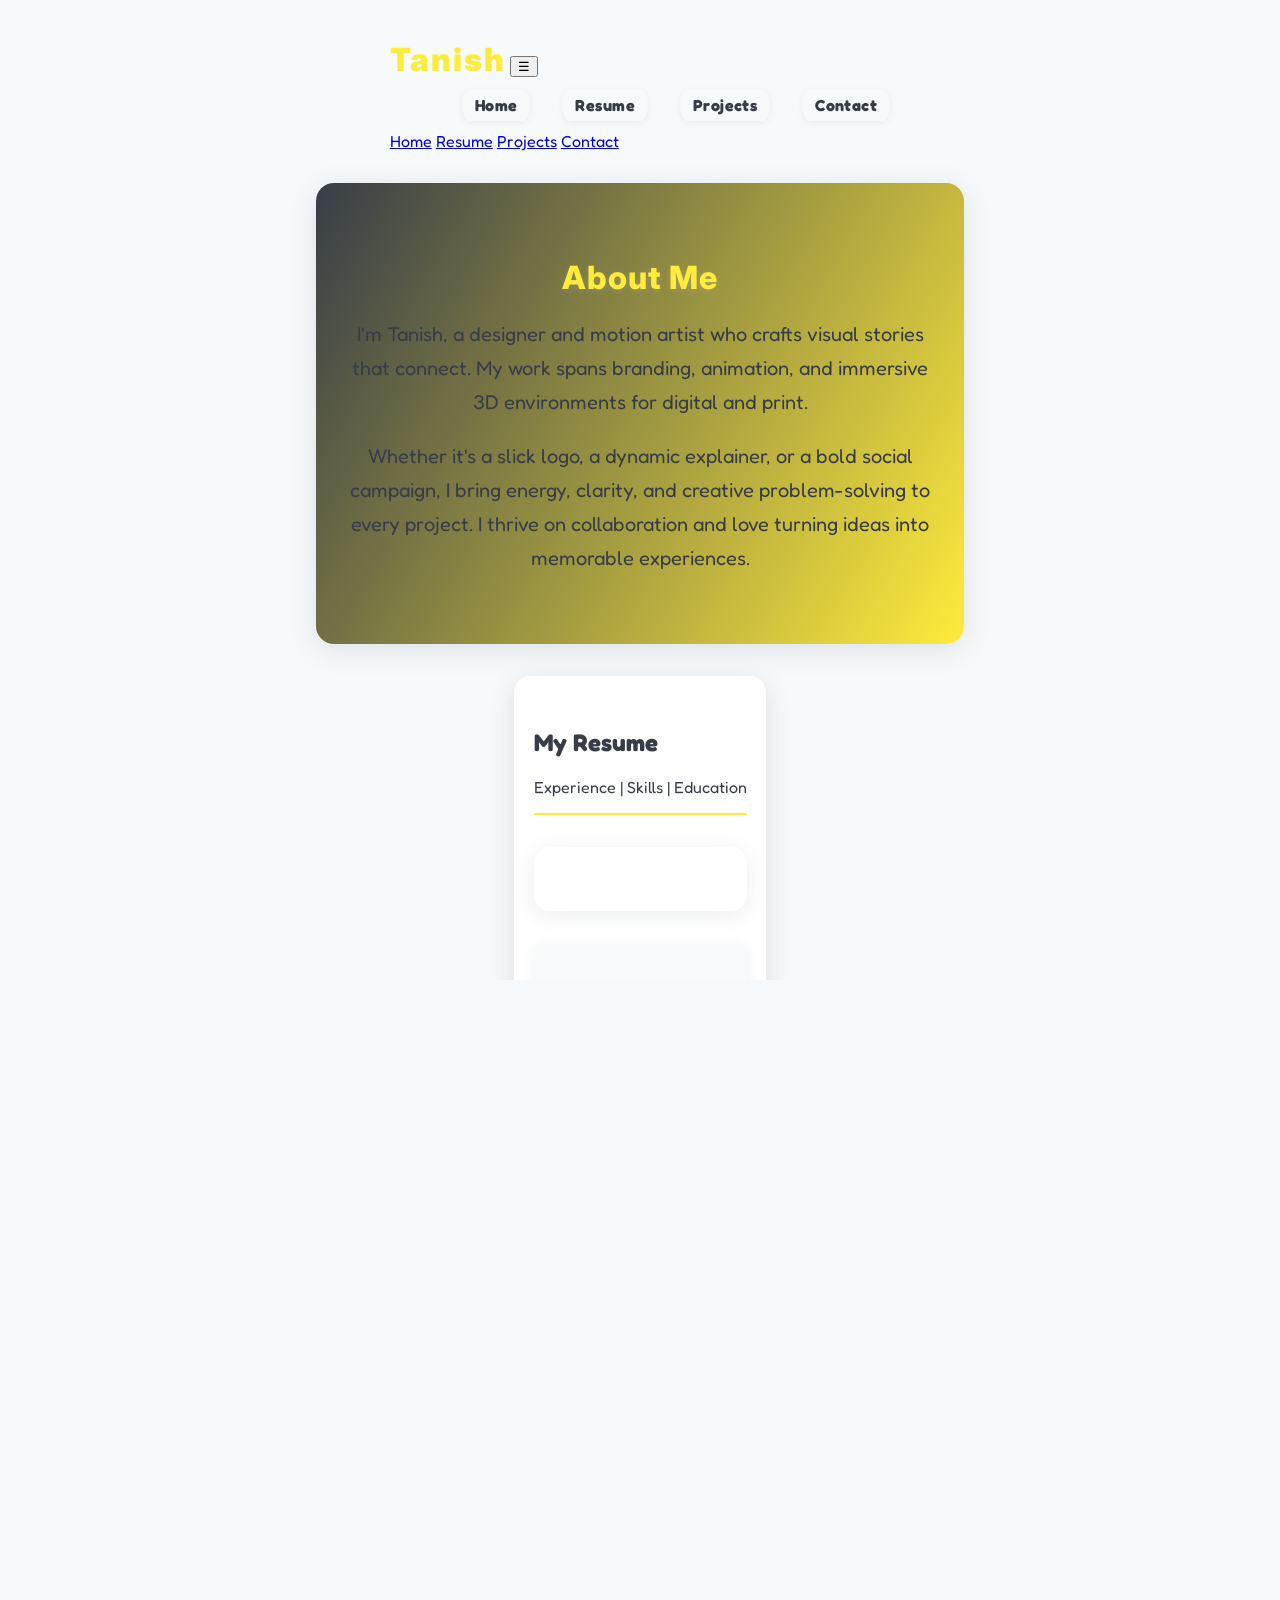
==== commit 985f9dd0: "Update index.html" ====
--- a/index.html
+++ b/index.html
@@ -3,1013 +3,1263 @@
 <head>
   <meta charset="UTF-8" />
   <meta name="viewport" content="width=device-width, initial-scale=1.0" />
-
-  <!-- ╔══════════════════════════════════════════════════════════╗
-       ║  TANISH PORTFOLIO — STANDALONE HTML                      ║
-       ║  Edit the PERSONAL DETAILS section below to customise.   ║
-       ╚══════════════════════════════════════════════════════════╝ -->
-
-  <title>Tanish — Graphic · Motion · 3D</title>
+  <title>Tanish — Creative Portfolio</title>
   <link rel="preconnect" href="https://fonts.googleapis.com" />
-  <link rel="preconnect" href="https://fonts.gstatic.com" crossorigin />
-  <link href="https://fonts.googleapis.com/css2?family=Plus+Jakarta+Sans:ital,wght@0,300;0,400;0,500;0,600;0,700;0,800;0,900;1,400&display=swap" rel="stylesheet" />
-
+  <link href="https://fonts.googleapis.com/css2?family=Inter:wght@400;700;900&family=Fredoka+One&display=swap" rel="stylesheet" />
   <style>
-
-    /* ════════════════════════════════════════════
-       THEME COLOURS — change these to rebrand
-       ════════════════════════════════════════════ */
     :root {
-      --blue:   #1e30f3;
-      --pink:   #e21e80;
-      --purple: #9b2afc;
-      --grad:   linear-gradient(135deg, #1e30f3 0%, #9b2afc 50%, #e21e80 100%);
-      --bg:     #ffffff;
-      --bg2:    #f8f9fa;
-      --text:   #0f172a;
-      --muted:  #64748b;
-      --border: #e2e8f0;
-      --radius: 1.25rem;
-    }
-
-    /* ════════ RESET & BASE ════════ */
-    *, *::before, *::after { box-sizing: border-box; margin: 0; padding: 0; }
-    html { scroll-behavior: smooth; }
+      --primary: #373D48;
+      --accent: #F44336;
+      --accent2: #FFEB3B;
+      --bg: #F7FAFC;
+      --shadow: 0 6px 24px rgba(60,61,72,0.15);
+      --radius: 24px;
+      --gradient: linear-gradient(120deg, #373D48 0%, #FFEB3B 100%);
+      --wave: cubic-bezier(0.38,1.25,0.58,1);
+      --scale: 1.07;
+    }
+
+    html, body {
+      height: 100%;
+      margin: 0;
+      padding: 0;
+      overflow: hidden;
+      background: var(--bg);
+      font-family: 'Fredoka One', 'Comic Sans MS', cursive, sans-serif;
+      color: var(--primary);
+      scroll-behavior: smooth;
+    }
+
     body {
-      font-family: 'Plus Jakarta Sans', sans-serif;
-      background: var(--bg);
-      color: var(--text);
-      line-height: 1.65;
+      min-height: 100vh;
+      display: flex;
+      flex-direction: column;
+      align-items: center;
+      padding: 2.5rem 0;
+      transition: background 0.7s;
+    }
+    /* Unique header */
+    .nav-bar {
+      position: fixed;
+      top: 0;
+      left: 0;
+      width: 100vw;
+      background: rgba(255,255,255,0.92);
+      box-shadow: var(--shadow);
+      z-index: 99;
+      display: flex;
+      justify-content: space-between;
+      align-items: center;
+      padding: 1rem 2.5rem 0.5rem;
+      transition: background 0.4s, box-shadow 0.4s;
+    }
+    .nav-bar.scrolled {
+      background: rgba(255,255,255,0.75);
+      box-shadow: 0 8px 32px rgba(0,0,0,0.11);
+      padding: 0.7rem;
+    }
+    .nav-brand {
+      font-family: 'Inter', sans-serif;
+      font-size: 2rem;
+      font-weight: 900;
+      letter-spacing: 2px;
+      text-shadow: 0 2px 6px #fff8;
+      color: var(--accent2);
+      cursor: pointer;
+      user-select: none;
+      transition: color 0.3s, transform 0.3s;
+    }
+    .nav-brand:hover {
+      color: var(--accent);
+      transform: scale(1.1) translateX(-3px);
+    }
+    .nav-links {
+      display: flex;
+      gap: 2rem;
+      list-style: none;
+      margin-left: 2rem;
+      position: relative;
+    }
+    .nav-links a {
+      color: var(--primary);
+      font-size: 1rem;
+      text-decoration: none;
+      transition: color 0.3s, transform 0.3s, box-shadow 0.3s;
+      position: relative;
+      padding: 0.4em 0.8em;
+      border-radius: var(--radius)/150%;
+      font-weight: 700;
+      letter-spacing: 0.03em;
+      box-shadow: 0 2px 6px rgba(55,61,72,0.07);
+    }
+    .nav-links a:hover,
+    .nav-links a.active {
+      color: var(--accent2);
+      background: rgba(255,235,59,0.14);
+      transform: scale(1.05) rotate(-3deg);
+      box-shadow: 0 4px 18px rgba(255,235,59,0.15);
+      border-radius: var(--radius);
+    }
+    .nav-links a.active {
+      color: var(--accent);
+    }
+
+    /* Hero Section */
+    .hero-section {
+      height: 70vh;
+      display: flex;
+      flex-direction: column;
+      align-items: center;
+      justify-content: center;
       overflow-x: hidden;
-    }
-    img { display: block; max-width: 100%; }
-    a { text-decoration: none; color: inherit; }
-    button { font-family: inherit; cursor: pointer; }
-
-    /* ════════ UTILITY ════════ */
-    .grad-text {
-      background: var(--grad);
-      -webkit-background-clip: text;
-      -webkit-text-fill-color: transparent;
-      background-clip: text;
-    }
-    .grad-bg  { background: var(--grad); }
-    .center   { text-align: center; }
-    .hidden   { display: none !important; }
-
-    /* ════════ NAVBAR ════════ */
-    #navbar {
-      position: fixed; top: 0; left: 0; right: 0; z-index: 200;
-      padding: 1.4rem 0;
-      transition: padding .3s, background .3s, box-shadow .3s;
-    }
-    #navbar.scrolled {
-      background: rgba(255,255,255,.88);
-      backdrop-filter: blur(14px);
-      -webkit-backdrop-filter: blur(14px);
-      box-shadow: 0 1px 24px rgba(0,0,0,.07);
-      padding: .9rem 0;
-    }
-    .nav-inner {
-      max-width: 72rem; margin: 0 auto; padding: 0 1.75rem;
-      display: flex; align-items: center; justify-content: space-between;
-    }
-    .nav-brand {
-      font-size: 1.5rem; font-weight: 900;
-      color: var(--blue); letter-spacing: -.03em; cursor: pointer;
-    }
-    .nav-links { display: flex; gap: 2rem; list-style: none; }
-    .nav-links a {
-      font-size: .875rem; font-weight: 700; color: #334155;
-      position: relative; display: inline-block; cursor: pointer;
-      transition: color .2s;
-    }
-    .nav-links a::after {
-      content: ''; position: absolute; left: 0; bottom: -4px;
-      width: 100%; height: 2px; background: var(--grad);
-      transform: scaleX(0); transform-origin: right;
-      transition: transform .3s cubic-bezier(.86,0,.07,1);
-    }
-    .nav-links a:hover::after, .nav-links a.active::after {
-      transform: scaleX(1); transform-origin: left;
-    }
-    .nav-links a.active { color: var(--blue); }
-
-    /* hamburger (mobile) */
-    .hamburger {
-      display: none; flex-direction: column; gap: 5px;
-      background: none; border: none; padding: 4px; cursor: pointer;
-    }
-    .hamburger span {
-      display: block; width: 22px; height: 2px;
-      background: var(--text); border-radius: 2px;
-      transition: all .3s;
-    }
-    .mobile-menu {
-      display: none; flex-direction: column; gap: 0;
-      background: #fff; border-top: 1px solid var(--border);
-      padding: .5rem 1.75rem 1rem;
-    }
-    .mobile-menu a {
-      padding: .75rem 0; font-weight: 700; color: #334155;
-      border-bottom: 1px solid #f1f5f9; cursor: pointer;
-      display: block; font-size: 1rem;
-    }
-    .mobile-menu.open { display: flex; }
-
-    /* ════════ PAGES ════════ */
-    .page { display: none; min-height: 100vh; padding-top: 5rem; }
-    .page.active { display: block; }
-
-    /* ════════ SECTION WRAPPERS ════════ */
-    .wrap       { max-width: 56rem;  margin: 0 auto; padding: 3rem 1.75rem 6rem; }
-    .wrap-wide  { max-width: 72rem;  margin: 0 auto; padding: 3rem 1.75rem 6rem; }
-
-    .page-header { text-align: center; margin-bottom: 3.5rem; }
-    .page-header h1 {
-      font-size: clamp(2.25rem, 4vw, 3.25rem);
-      font-weight: 900; display: inline-block; margin-bottom: .75rem;
-    }
-    .page-header p { font-size: 1.125rem; color: var(--muted); font-weight: 500; }
-
-    /* ════════ FADE UP ════════ */
-    .fade-up {
-      opacity: 0; transform: translateY(28px);
-      transition: opacity .75s ease, transform .75s ease;
-    }
-    .fade-up.visible { opacity: 1; transform: translateY(0); }
-
-    /* ════════ HERO ════════ */
-    .hero {
-      max-width: 72rem; margin: 0 auto; padding: 4rem 1.75rem 6rem;
-      display: flex; align-items: center; justify-content: space-between;
-      gap: 3rem; min-height: calc(100vh - 5rem);
-    }
-    .hero-left  { flex: 0 0 42%; }
-    .hero-right { flex: 0 0 52%; display: flex; justify-content: flex-end; }
-
-    .badge {
-      display: inline-block;
-      padding: .375rem 1rem; border-radius: 9999px;
-      background: rgba(30,48,243,.08); border: 1px solid rgba(30,48,243,.2);
-      color: var(--blue); font-size: .7rem; font-weight: 800;
-      letter-spacing: .15em; margin-bottom: 1.75rem;
-    }
-    .hero-sub  { font-size: 1.3rem; font-weight: 500; color: var(--muted); margin-bottom: .75rem; }
-    .hero-h1   {
-      font-size: clamp(2.8rem, 5vw, 4.5rem); font-weight: 900;
-      line-height: 1.05; letter-spacing: -.03em; margin-bottom: 2.5rem;
-    }
-    .hero-h1 .word {
-      display: inline-block; margin-right: .2em;
-      opacity: 0; transform: translateY(22px);
-      animation: slideUp .6s cubic-bezier(.16,1,.3,1) forwards;
-    }
-    @keyframes slideUp { to { opacity:1; transform:translateY(0); } }
-
-    .btn-row   { display: flex; flex-wrap: wrap; gap: 1rem; }
-    .btn-grad  {
-      padding: .9rem 2rem; border-radius: 9999px;
-      background: var(--grad); color: #fff; font-weight: 800;
-      font-size: 1rem; border: none; display: inline-block;
-      transition: transform .25s cubic-bezier(.16,1,.3,1), box-shadow .25s;
-    }
-    .btn-grad:hover  { transform: scale(1.05); box-shadow: 0 12px 28px -6px rgba(226,30,128,.45); }
-    .btn-outline {
-      padding: .9rem 2rem; border-radius: 9999px;
-      background: transparent; color: var(--text);
-      border: 2px solid var(--text); font-weight: 800;
-      font-size: 1rem; display: inline-block;
-      transition: all .25s cubic-bezier(.16,1,.3,1);
-    }
-    .btn-outline:hover { background: var(--grad); color: #fff; border-color: transparent; transform: scale(1.05); }
-
-    /* ──── Profile photo ──── */
-    .profile-wrap {
-      position: relative; width: 360px; height: 400px; flex-shrink: 0;
-    }
-    .profile-glow {
-      position: absolute; inset: -6px; border-radius: 2.25rem;
-      background: (--grad); z-index: 0;
-      animation: glowPulse 4s ease-in-out infinite alternate;
-    }
-    @keyframes glowPulse {
-      0%   { box-shadow: 0 0 20px rgba(30,48,243,.35), 0 0 50px rgba(226,30,128,.18); }
-      100% { box-shadow: 0 0 45px rgba(30,48,243,.6),  0 0 80px rgba(226,30,128,.35); }
+      transition: transform 0.7s cubic-bezier(.44,1,.38,.99);
+    }
+    .hero-section.active {
+      transform: translateY(-20vh) scale(1.05);
+      transition: none;
+    }
+    .hero-content {
+      max-width: 440px;
+      text-align: center;
+      background: linear-gradient(135deg, rgba(255,255,255,0.1) 0%, #fff 100%);
+      border-radius: var(--radius);
+      box-shadow: 0 8px 32px rgba(60,61,72,0.07);
+      padding: 2.5rem 1.5rem 2rem 1.5rem;
+      transition: transform 0.5s, box-shadow 0.5s;
+    }
+    .hero-content h1 {
+      font-family: 'Inter', sans-serif;
+      font-size: 3.2rem;
+      font-weight: 900;
+      color: var(--accent2);
+      margin-bottom: 0.5rem;
+      letter-spacing: 2px;
+      text-shadow: 0 2px 10px #000c;
+      animation: fadeIn 0.8s cubic-bezier(.44,1.15,.38,1);
+    }
+    @keyframes fadeIn {
+      from { opacity: 0; transform: translateY(40px);}
+      to   { opacity: 1; transform: none;}
+    }
+    .hero-sub {
+      font-size: 1.3rem;
+      color: var(--primary);
+      margin-bottom: 0.7rem;
+      font-weight: 500;
+      text-shadow: 0 1px 4px #fff3;
+    }
+    .hero-btns {
+      display: flex;
+      gap: 1.2rem;
+      margin-top: 1.3rem;
+    }
+    .hero-btn {
+      background: var(--accent2);
+      color: var(--primary);
+      border-radius: var(--radius)/200%;
+      padding: 0.8rem 1.7rem;
+      font-size: 1rem;
+      font-weight: 700;
+      border: none;
+      box-shadow: 0 2px 8px rgba(244,67,54,0.13);
+      cursor: pointer;
+      transition: background 0.3s, transform 0.3s;
+      outline: none;
+    }
+    .hero-btn:hover {
+      background: var(--accent);
+      color: #fff;
+      transform: scale(var(--scale));
+    }
+
+    /* Profile Circle */
+    .profile-circle {
+      position: relative;
+      z-index: 2;
+      width: 180px;
+      height: 180px;
+      margin: 0 auto 2rem;
+      border-radius: 50%;
+      border: 6px solid var(--accent2);
+      box-shadow: 0 6px 28px rgba(60,61,72,0.14);
+      overflow: hidden;
+      animation: pulse 2.5s infinite;
+      transition: box-shadow 0.3s;
+    }
+    @keyframes pulse {
+      0% { box-shadow: 0 4px 16px rgba(244,67,54,0.08);}
+      100%{ box-shadow: 0 12px 36px rgba(244,67,54,0.21);}
     }
     .profile-img {
-      position: relative; z-index: 1;
-      width: 100%; height: 100%; border-radius: 2rem;
-      object-fit: cover; object-position: center top;
-      display: block;
-    }
-    /* fallback pattern shown when no real photo is used */
+      position: absolute;
+      top: 50%; left: 50%;
+      transform: translate(-50%, -50%);
+      width: 120px;
+      height: 120px;
+      border-radius: 50%;
+      object-fit: cover;
+      z-index: 1;
+      transition: transform 0.3s;
+    }
     .profile-placeholder {
-      position: relative; z-index: 1;
-      width: 100%; height: 100%; border-radius: 2rem;
-      background: #f1f5f9;
-      display: flex; flex-direction: column;
-      align-items: center; justify-content: center; gap: .75rem;
-      overflow: hidden;
+      position: absolute;
+      top: 50%; left: 50%;
+      transform: translate(-50%, -50%);
+      width: 100%;
+      height: 100%;
+      background: linear-gradient(45deg,#373D48 70%, #FFEB3B 100%);
+      opacity: 0.16;
+      z-index: 0;
+      border-radius: 50%;
+      display: flex;
+      align-items: center;
+      justify-content: center;
+      font-size: 1.3rem;
+      color: var(--primary);
+      pointer-events: none;
     }
     .profile-placeholder::before {
       content: '';
-      position: absolute; inset: 0;
-      background-image: radial-gradient(var(--blue) .75px, transparent .75px);
-      background-size: 20px 20px; opacity: .06;
-    }
-    .profile-placeholder svg { color: var(--blue); opacity: .55; }
-    .profile-placeholder span {
-      font-size: .75rem; font-weight: 700; color: var(--blue);
-      opacity: .6; letter-spacing: .06em; position: relative; z-index: 1;
-    }
-
-    /* ──── About section ──── */
-    .about-sec { background: var(--bg2); padding: 7rem 1.75rem; }
-    .about-inner { max-width: 44rem; margin: 0 auto; text-align: center; }
-    .about-inner h2 {
-      font-size: clamp(2rem,4vw,3rem); font-weight: 900;
-      display: inline-block; margin-bottom: 1.5rem;
-    }
-    .about-lead { font-size: 1.2rem; font-weight: 600; color: #334155; margin-bottom: .875rem; line-height: 1.7; }
-    .about-body { font-size: 1rem; color: var(--muted); margin-bottom: 2.75rem; line-height: 1.85; }
-    .social-row { display: flex; justify-content: center; gap: 1.75rem; }
-    .soc-icon   { color: #94a3b8; display: flex; transition: all .25s cubic-bezier(.16,1,.3,1); }
-    .soc-icon:hover { transform: scale(1.25); }
-    .soc-icon.tw:hover { color: #1da1f2; }
-    .soc-icon.li:hover { color: #0077b5; }
-    .soc-icon.gh:hover { color: #333; }
-
-    /* ════════ RESUME ════════ */
-    .res-section { margin-bottom: 3.5rem; }
-    .sec-title   { font-size: 1.3rem; font-weight: 800; margin-bottom: 1.75rem; }
-
-    .timeline     { border-left: 2px solid var(--border); padding-left: 1.25rem; }
-    .tl-item      { position: relative; margin-bottom: 2.25rem; }
-    .tl-dot       {
-      position: absolute; left: calc(-1.25rem - 7px); top: 5px;
-      width: 12px; height: 12px; border-radius: 50%; background: var(--grad);
-    }
-    .tl-top       { display: flex; justify-content: space-between; flex-wrap: wrap; gap: .5rem; margin-bottom: .25rem; }
-    .tl-role      { font-size: 1.0625rem; font-weight: 800; }
-    .tl-date      { font-size: .8125rem; font-weight: 600; color: var(--muted); }
-    .tl-company   { font-size: .9rem; font-weight: 700; color: var(--blue); margin-bottom: .375rem; }
-    .tl-desc      { font-size: .9375rem; color: var(--muted); }
-
-    .skill-2col   { display: grid; grid-template-columns: 1fr 1fr; gap: 2rem; }
-    .skill-group-title { font-size: .9375rem; font-weight: 800; color: #475569; margin-bottom: .875rem; }
-    .skill-tags   { display: flex; flex-wrap: wrap; gap: .5rem; }
-    .tag          {
-      padding: .3125rem .875rem; background: var(--bg2);
-      border: 1px solid var(--border); border-radius: .5rem;
-      font-size: .8rem; font-weight: 600; color: #475569;
-    }
-
-    .edu-card     {
-      background: var(--bg2); border: 1px solid var(--border);
-      border-radius: var(--radius); padding: 1.5rem;
-    }
-    .edu-row      { display: flex; justify-content: space-between; flex-wrap: wrap; gap: .5rem; margin-bottom: .25rem; }
-    .edu-degree   { font-size: 1.0625rem; font-weight: 800; }
-    .edu-year     { font-size: .8125rem; font-weight: 600; color: var(--muted); }
-    .edu-sub      { font-size: .9rem; font-weight: 700; color: var(--blue); }
-
-    .btn-dl {
-      display: inline-flex; align-items: center; gap: .5rem;
-      padding: .9rem 2.5rem; border-radius: 9999px;
-      background: var(--grad); color: #fff;
-      font-weight: 800; font-size: 1rem; border: none;
-      transition: transform .25s cubic-bezier(.16,1,.3,1), box-shadow .25s;
-    }
-    .btn-dl:hover { transform: scale(1.05); box-shadow: 0 12px 28px -6px rgba(30,48,243,.4); }
-
-    /* ════════ PROJECTS ════════ */
-    .filter-row   { display: flex; flex-wrap: wrap; justify-content: center; gap: .625rem; margin-bottom: 2.5rem; }
-    .filter-btn   {
-      padding: .4375rem 1.25rem; border-radius: 9999px;
-      font-weight: 700; font-size: .9rem;
-      background: #f1f5f9; color: #475569; border: none;
-      transition: all .2s;
-    }
-    .filter-btn:hover  { background: #e2e8f0; }
-    .filter-btn.active { background: var(--text); color: #fff; }
-
-    .proj-grid { display: grid; grid-template-columns: repeat(2,1fr); gap: 1.75rem; }
-    .proj-card {
-      border-radius: 1.5rem; overflow: hidden;
-      border: 1px solid #f1f5f9; background: #fff;
+      position: absolute;
+      width: 60px;
+      height: 60px;
+      border-radius: 50%;
+      background: radial-gradient(var(--accent2) 60%, transparent 100%);
+      opacity: 0.23;
+      transform: translate(-50%,-50%);
+      left: 50%; top: 50%;
+    }
+
+    /* About Section */
+    .about-section {
+      background: var(--gradient);
+      color: var(--primary);
+      padding: 3rem 1.5rem;
+      border-radius: 18px;
+      box-shadow: 0 6px 28px rgba(60,61,72,0.13);
+      max-width: 600px;
+      margin: 2rem auto;
+      text-align: center;
+      transition: box-shadow 0.3s;
+    }
+    .about-section h2 {
+      font-family: 'Inter', sans-serif;
+      font-size: 2rem;
+      font-weight: 800;
+      margin-bottom: 0.7rem;
+      color: var(--accent2);
+      text-shadow: 0 2px 6px #fff2;
+      letter-spacing: 1px;
+    }
+    .about-section p {
+      font-size: 1.25rem;
+      line-height: 1.7;
+      margin-bottom: 1.3rem;
+    }
+
+    /* Resume Timeline — horizontal wave */
+    .resume-section {
+      background: #fff;
+      border-radius: 16px;
+      box-shadow: var(--shadow);
+      padding: 2rem 1.2rem;
+      margin-bottom: 2.2rem;
+      max-width: 720px;
+      margin-left: auto;
+      margin-right: auto;
+    }
+    .timeline-header {
+      display: flex;
+      justify-content: space-between;
+      align-items: center;
+      margin-bottom: 1.2rem;
+      font-size: 1.2rem;
+      color: var(--primary);
+    }
+    .timeline-header span:first-child {
+      font-size: 0.95rem;
+    }
+    .timeline {
+      display: flex;
+      flex-direction: row;
+      justify-content: center;
+      gap: 2.2rem;
+      margin: 0 auto 2rem auto;
+      width: 100%;
+      max-width: 720px;
+      border-bottom: 2px solid var(--accent2);
+    }
+    .timeline-item {
+      position: relative;
+      display: flex;
+      flex-direction: column;
+      align-items: center;
+      background: #fff;
+      border-radius: 12px;
+      box-shadow: 0 2px 10px rgba(60,61,72,0.07);
+      padding: 1.2rem 1rem;
+      width: 22%;
+      min-width: 180px;
+      transition: transform 0.4s cubic-bezier(.44,1.15,.38,1), box-shadow 0.4s;
+      border-left: 6px solid var(--accent2);
+    }
+    .timeline-item.active {
+      box-shadow: 0 6px 24px rgba(244,67,54,0.17);
+      transform: scale(1.03) rotate(-2deg);
+    }
+    .timeline-dot {
+      width: 10px;
+      height: 10px;
+      border-radius: 50%;
+      background: var(--accent);
+      position: absolute;
+      left: 12px;
+      bottom: 12px;
+      animation: dot-bounce 1.4s infinite;
+      z-index: 2;
+    }
+    @keyframes dot-bounce {
+      0% { transform: translateY(0);}
+      50% { transform: translateY(-8px);}
+      100% { transform: translateY(0);}
+    }
+    .timeline-content {
+      flex: 1;
+      display: flex;
+      flex-direction: column;
+      align-items: center;
+      gap: 1rem;
+    }
+    .timeline-role {
+      font-weight: 700;
+      font-size: 1rem;
+      color: var(--primary);
+      margin-bottom: 0.3rem;
+    }
+    .timeline-date {
+      font-size: 0.92rem;
+      color: #888;
+      margin-bottom: 0.4rem;
+    }
+    .timeline-company {
+      font-size: 1.05rem;
+      font-weight: 600;
+      color: var(--accent2);
+      margin-bottom: 0.3rem;
+    }
+    .timeline-desc {
+      font-size: 0.98rem;
+      color: #666;
+      margin-bottom: 1rem;
+      font-style: normal;
+    }
+
+    /* Skill Grid — creative, interactive */
+    .skills-section {
+      background: #fff;
+      border-radius: 16px;
+      box-shadow: 0 4px 24px rgba(60,61,72,0.09);
+      padding: 2rem 1.5rem;
+      margin-bottom: 2rem;
+      max-width: 700px;
+      margin-left: auto;
+      margin-right: auto;
+    }
+    .skill-group {
+      display: flex;
+      gap: 2rem;
+      margin-bottom: 1.2rem;
+      flex-wrap: wrap;
+    }
+    .skill-group-title {
+      font-family: 'Inter', sans-serif;
+      font-size: 1.2rem;
+      font-weight: 800;
+      color: var(--primary);
+      margin-bottom: 0.4rem;
+      letter-spacing: 0.02em;
+      text-shadow: 0 1px 4px #fff8;
+    }
+    .skill-tags {
+      display: flex;
+      flex-wrap: wrap;
+      gap: 0.7rem;
+    }
+    .skill-tag {
+      display: flex;
+      align-items: center;
+      justify-content: center;
+      background: var(--accent2);
+      color: var(--primary);
+      border-radius: 20px;
+      padding: 0.6rem 1.1rem;
+      font-size: 1rem;
+      font-weight: 600;
+      box-shadow: 0 2px 6px rgba(244,67,54,0.08);
+      transition: background 0.3s, transform 0.3s;
+      border: 2px solid var(--accent);
       cursor: pointer;
-      transition: transform .3s cubic-bezier(.16,1,.3,1), box-shadow .3s;
-    }
-    .proj-card:hover { transform: translateY(-8px); box-shadow: 0 28px 56px -16px rgba(30,48,243,.14); }
-    .proj-card:hover .proj-title { color: var(--blue); }
-
-    /* project thumbnail — holds either an <img> or a gradient placeholder */
-    .proj-thumb {
-      width: 100%; height: 210px; overflow: hidden;
-      display: flex; align-items: center; justify-content: center;
       position: relative;
-    }
-    .proj-thumb img {
-      width: 100%; height: 100%; object-fit: cover;
-      transition: transform .4s cubic-bezier(.16,1,.3,1);
-    }
-    .proj-card:hover .proj-thumb img { transform: scale(1.05); }
-    .proj-thumb-label {
-      position: absolute; inset: 0; display: flex;
-      align-items: center; justify-content: center;
-      font-size: 1.25rem; font-weight: 800; letter-spacing: .06em;
-      color: rgba(255,255,255,.7);
-    }
-
-    .proj-body   { padding: 1.5rem 1.75rem 1.75rem; }
-    .proj-meta   { display: flex; align-items: center; gap: .75rem; margin-bottom: .875rem; }
-    .proj-cat    {
-      padding: .2rem .65rem; background: rgba(30,48,243,.08);
-      color: var(--blue); border-radius: 9999px;
-      font-size: .6875rem; font-weight: 800; letter-spacing: .05em;
-    }
-    .proj-year   { font-size: .8rem; font-weight: 600; color: var(--muted); }
-    .proj-title  { font-size: 1.1875rem; font-weight: 800; margin-bottom: .4rem; transition: color .2s; }
-    .proj-desc   {
-      font-size: .9375rem; color: var(--muted);
-      display: -webkit-box; -webkit-line-clamp: 2;
-      -webkit-box-orient: vertical; overflow: hidden;
-    }
-
-    /* Modal */
+      z-index: 1;
+    }
+    .skill-tag:hover,
+    .skill-tag.active {
+      background: var(--accent);
+      color: #fff;
+      border-color: var(--accent);
+      transform: scale(1.12);
+      box-shadow: 0 4px 16px rgba(244,67,54,0.13);
+    }
+
+    /* Education Cards */
+    .education-section {
+      display: flex;
+      flex-wrap: wrap;
+      gap: 1.2rem;
+      margin-top: 1.5rem;
+      max-width: 500px;
+      margin-left: auto;
+      margin-right: auto;
+      background: #f9fafb;
+      border-radius: 12px;
+      box-shadow: 0 2px 14px rgba(60,61,72,0.07);
+      padding: 1.5rem;
+    }
+    .education-card {
+      background: #fff;
+      border-radius: 12px;
+      box-shadow: 0 2px 10px rgba(60,61,72,0.05);
+      padding: 1rem;
+      width: 100%;
+      text-align: center;
+      transition: transform 0.3s;
+      border: 1px solid #e6e9f0;
+    }
+    .education-card:hover {
+      transform: translateY(-4px) scale(1.03);
+      box-shadow: 0 6px 24px rgba(244,67,54,0.09);
+      border-color: var(--accent2);
+    }
+    .edu-degree { font-size: 1.12rem; font-weight: 800; }
+    .edu-year { font-size: 0.95rem; color: #888; margin-bottom: 0.2rem;}
+    .edu-sub { font-size: 0.98rem; color: var(--primary); margin-bottom: 0.3rem;}
+
+    /* Projects Section — floating cards with wave effect */
+    .projects-section {
+      background: linear-gradient(120deg, #f6faff 0%, #fff 100%);
+      padding: 2rem 1.2rem;
+      margin-bottom: 2.5rem;
+      max-width: 900px;
+      margin-left: auto;
+      margin-right: auto;
+      border-radius: 16px;
+      box-shadow: 0 6px 28px rgba(60,61,72,0.08);
+    }
+    .projects-filter {
+      display: flex;
+      gap: 1rem;
+      margin-bottom: 1.5rem;
+      font-size: 1rem;
+      color: var(--primary);
+      background: #f1f5f7;
+      border-radius: 7px;
+      padding: 0.4rem 0.7rem;
+      transition: background 0.3s;
+    }
+    .projects-filter:hover { background: var(--accent2); color: #fff;}
+    .projects-grid {
+      display: grid;
+      grid-template-columns: repeat(auto-fit, minmax(260px,1fr));
+      gap: 2.2rem;
+      margin-top: 1rem;
+    }
+    .project-card {
+      background: #fff;
+      border-radius: 16px;
+      box-shadow: 0 2px 12px rgba(60,61,72,0.08);
+      padding: 1.2rem 1rem;
+      width: 100%;
+      max-width: 270px;
+      text-align: center;
+      transition: transform 0.35s cubic-bezier(.44,1.15,.38,1), box-shadow 0.35s;
+      border: 2px solid var(--accent2);
+      cursor: pointer;
+      position: relative;
+      overflow: hidden;
+    }
+    .project-card:hover {
+      transform: translateY(-8px) scale(1.05);
+      box-shadow: 0 10px 32px rgba(244,67,54,0.16);
+      border-color: var(--accent);
+      z-index: 2;
+    }
+    .project-card-front {
+      position: relative;
+      z-index: 1;
+      display: flex;
+      flex-direction: column;
+      align-items: center;
+      overflow: hidden;
+      height: 180px;
+    }
+    .project-thumb {
+      width: 100%;
+      height: 100%;
+      object-fit: cover;
+      background: #eee;
+      display: flex;
+      align-items: center;
+      justify-content: center;
+      transition: filter 0.3s;
+    }
+    .project-thumb img {
+      width: 100%;
+      height: 100%;
+      object-fit: cover;
+      transition: filter 0.3s;
+    }
+    .project-card:hover .project-thumb img {
+      filter: brightness(1.12) contrast(1.08);
+    }
+    .project-title {
+      font-family: 'Inter', sans-serif;
+      font-size: 1.15rem;
+      font-weight: 700;
+      color: var(--primary);
+      margin: 1rem 0 0.5rem 0;
+      text-shadow: 0 1px 4px #fff8;
+    }
+    .project-desc {
+      font-size: 0.97rem;
+      color: #666;
+      margin-top: 0.2rem;
+      text-align: center;
+      font-style: normal;
+      word-break: break-word;
+      max-width: 100%;
+    }
+    .project-cat {
+      font-size: 0.88rem;
+      color: var(--accent2);
+      margin-bottom: 0.3rem;
+      font-weight: 500;
+      letter-spacing: 0.01em;
+    }
+
+    /* Modal Popup */
     .modal-bg {
-      display: none; position: fixed; inset: 0; z-index: 300;
-      background: rgba(0,0,0,.55); backdrop-filter: blur(6px);
-      align-items: center; justify-content: center; padding: 1.5rem;
-    }
-    .modal-bg.open { display: flex; }
+      display: none;
+      position: fixed;
+      z-index: 99;
+      left: 0; top: 0; right: 0; bottom: 0;
+      background: rgba(0,0,0,0.42);
+      backdrop-filter: blur(12px);
+      animation: modalIn 0.4s cubic-bezier(.44,1.15,.38,1);
+      justify-content: center;
+      align-items: center;
+    }
+    @keyframes modalIn {
+      from { opacity: 0; transform: scale(0.9);}
+      to   { opacity: 1; transform: none;}
+    }
     .modal-box {
-      background: #fff; border-radius: 1.5rem;
-      padding: 2.5rem; max-width: 42rem; width: 100%;
+      background: #fff;
+      border-radius: 14px;
+      padding: 2rem;
+      max-width: 420px;
+      width: 100%;
       position: relative;
-      animation: mIn .3s cubic-bezier(.16,1,.3,1);
-    }
-    @keyframes mIn { from { opacity:0; transform:scale(.95) translateY(10px); } }
+      box-shadow: 0 6px 28px rgba(60,61,72,0.15);
+      animation: modalFade 0.35s;
+    }
+    @keyframes modalFade {
+      from { opacity: 0; transform: translateY(40px);}
+      to   { opacity: 1; transform: none;}
+    }
     .modal-close {
-      position: absolute; top: 1.25rem; right: 1.25rem;
-      background: #f1f5f9; border: none; border-radius: 50%;
-      width: 2rem; height: 2rem; font-size: 1rem;
-      display: flex; align-items: center; justify-content: center;
-      color: #475569; cursor: pointer; transition: background .2s;
-    }
-    .modal-close:hover { background: #e2e8f0; }
-    .modal-thumb {
-      width: 100%; height: 220px; border-radius: 1rem;
-      margin-bottom: 1.5rem; overflow: hidden; position: relative;
-    }
-    .modal-thumb img { width:100%; height:100%; object-fit:cover; }
-    .modal-title { font-size: 1.625rem; font-weight: 900; margin-bottom: .875rem; }
-    .modal-meta  { display: flex; gap: .75rem; margin-bottom: 1rem; }
-    .modal-desc  { font-size: 1rem; color: var(--muted); line-height: 1.8; }
-
-    /* ════════ CONTACT ════════ */
-    .contact-grid { display: grid; grid-template-columns: 7fr 5fr; gap: 3.5rem; align-items: start; }
-    .form-card {
-      background: #fff; border: 1px solid #f1f5f9;
-      border-radius: 1.5rem; padding: 2.5rem;
-      box-shadow: 0 20px 48px -12px rgba(0,0,0,.07);
-    }
-    label { display: block; font-size: .8125rem; font-weight: 800; color: #475569; margin-bottom: .4rem; }
-    .field-row { display: grid; grid-template-columns: 1fr 1fr; gap: 1.1rem; margin-bottom: 1.1rem; }
-    .field { margin-bottom: 1.1rem; }
-    input[type="text"], input[type="email"], select, textarea {
-      width: 100%; padding: .8125rem 1rem;
-      border: 1.5px solid var(--border); border-radius: .75rem;
-      font-family: inherit; font-size: .9375rem; color: var(--text);
-      background: #fff; outline: none; appearance: none;
-      transition: border-color .2s, box-shadow .2s;
-    }
-    input:focus, select:focus, textarea:focus {
-      border-color: var(--blue);
-      box-shadow: 0 0 0 3px rgba(30,48,243,.1);
-    }
-    textarea { resize: none; }
-    .btn-send {
-      width: 100%; padding: 1rem; border-radius: .875rem;
-      background: var(--grad); color: #fff;
-      font-weight: 800; font-size: 1.0625rem; border: none;
-      box-shadow: 0 8px 24px -4px rgba(30,48,243,.28);
-      transition: transform .2s, box-shadow .2s;
-    }
-    .btn-send:hover { transform: scale(1.02); box-shadow: 0 12px 32px -6px rgba(30,48,243,.4); }
-
-    .success-wrap {
-      display: none; flex-direction: column; align-items: center;
-      justify-content: center; padding: 3.5rem 2rem; text-align: center;
-    }
-    .success-wrap.show { display: flex; }
-    .success-icon {
-      width: 5rem; height: 5rem; background: #dcfce7;
-      border-radius: 50%; display: flex;
-      align-items: center; justify-content: center; margin-bottom: 1.5rem;
-    }
-    .success-wrap h3 { font-size: 2rem; font-weight: 900; margin-bottom: .5rem; }
-    .success-wrap p  { font-size: 1.0625rem; color: var(--muted); }
-
-    .info-stack  { display: flex; flex-direction: column; gap: 1.1rem; }
-    .info-card   {
-      background: var(--bg2); border: 1px solid var(--border);
-      border-radius: var(--radius); padding: 1.375rem 1.5rem;
-    }
-    .info-lbl    { font-size: .6875rem; font-weight: 800; letter-spacing: .12em; color: #94a3b8; text-transform: uppercase; margin-bottom: .3rem; }
-    .info-val    { font-size: 1.0625rem; font-weight: 800; }
-    .info-val.blue { color: var(--blue); }
-    .follow-lbl  { font-size: .6875rem; font-weight: 800; letter-spacing: .12em; color: #94a3b8; text-transform: uppercase; margin-bottom: .875rem; }
-    .soc-pills   { display: flex; gap: .625rem; }
-    .soc-pill    {
-      width: 2.75rem; height: 2.75rem; border-radius: 50%;
-      background: var(--bg2); border: 1px solid var(--border);
-      display: flex; align-items: center; justify-content: center;
-      color: #64748b; cursor: pointer; transition: all .2s;
-    }
-    .soc-pill:hover  { transform: scale(1.1); color: #fff; }
-    .soc-pill.tw:hover { background: #1da1f2; border-color: #1da1f2; }
-    .soc-pill.li:hover { background: #0077b5; border-color: #0077b5; }
-    .soc-pill.gh:hover { background: #333;    border-color: #333; }
-    .soc-pill.dr:hover { background: #ea4c89; border-color: #ea4c89; }
-
-    /* ════════ FOOTER ════════ */
+      position: absolute;
+      right: 1.2rem;
+      top: 1.2rem;
+      background: var(--accent2);
+      color: #fff;
+      font-size: 1.5rem;
+      cursor: pointer;
+      border: none;
+      border-radius: 50%;
+      padding: 0.7rem 0.7rem;
+      transition: background 0.2s;
+    }
+    .modal-close:hover {
+      background: var(--accent);
+      color: #222;
+    }
+    .modal-content {
+      display: flex;
+      flex-direction: column;
+      gap: 1.5rem;
+    }
+    .modal-img {
+      width: 100%;
+      height: 180px;
+      object-fit: cover;
+      border-radius: 10px;
+      margin-bottom: 1rem;
+      background: #f7f7f7;
+      box-shadow: 0 2px 10px rgba(60,61,72,0.08);
+    }
+    .modal-title {
+      font-family: 'Inter', sans-serif;
+      font-size: 1.4rem;
+      font-weight: 900;
+      color: var(--accent2);
+      margin-bottom: 0.3rem;
+      letter-spacing: 0.02em;
+      text-shadow: 0 1px 4px #fff8;
+    }
+    .modal-meta {
+      display: flex;
+      justify-content: space-between;
+      margin-bottom: 0.7rem;
+    }
+    .modal-meta span {
+      font-size: 0.97rem;
+      color: #666;
+    }
+    .modal-desc {
+      font-size: 1rem;
+      color: #555;
+      margin-bottom: 1.2rem;
+      max-width: 600px;
+      word-break: break-word;
+    }
+
+    /* Contact Section */
+    .contact-section {
+      background: #f6faff;
+      border-radius: 16px;
+      box-shadow: 0 6px 26px rgba(60,61,72,0.08);
+      padding: 2.2rem 1.5rem;
+      max-width: 600px;
+      margin-left: auto;
+      margin-right: auto;
+      text-align: center;
+    }
+    .contact-form {
+      max-width: 500px;
+      margin: 0 auto;
+      background: #fff;
+      border-radius: 12px;
+      box-shadow: 0 2px 10px rgba(60,61,72,0.06);
+      padding: 1.6rem 1.2rem;
+      display: flex;
+      flex-direction: column;
+      gap: 1.1rem;
+    }
+    .contact-form label {
+      display: block;
+      font-size: 1rem;
+      font-weight: 600;
+      color: var(--primary);
+      margin-bottom: 0.3rem;
+      letter-spacing: 0.01em;
+    }
+    .contact-form input,
+    .contact-form textarea {
+      width: 100%;
+      padding: 0.7rem 0.5rem;
+      border: 2px solid var(--accent2);
+      border-radius: 7px;
+      font-size: 1rem;
+      background: #f9fafb;
+      color: var(--primary);
+      transition: border 0.3s;
+    }
+    .contact-form input:focus,
+    .contact-form textarea:focus {
+      border-color: var(--accent);
+      background: #fff;
+      outline: none;
+    }
+    .contact-form button {
+      width: 100%;
+      padding: 0.8rem;
+      background: var(--accent2);
+      color: #fff;
+      border: none;
+      border-radius: 7px;
+      font-size: 1rem;
+      font-weight: 700;
+      cursor: pointer;
+      transition: background 0.3s, transform 0.3s;
+    }
+    .contact-form button:hover {
+      background: var(--accent);
+      color: #222;
+      transform: scale(1.04);
+    }
+    .contact-thanks {
+      display: none;
+      text-align: center;
+      padding: 1.5rem;
+      font-size: 1.1rem;
+      color: var(--accent2);
+      font-family: 'Inter', sans-serif;
+      border-radius: 10px;
+      background: #eaf2ff;
+      box-shadow: 0 2px 12px rgba(244,67,54,0.08);
+    }
+    .contact-thanks p {
+      margin: 0;
+    }
+    .contact-thanks small {
+      color: #888;
+      font-size: 0.95rem;
+    }
+
+    /* Footer */
     .footer {
-      background: #fff; border-top: 1px solid var(--border);
-      padding: 2.25rem 1.75rem;
-    }
-    .footer-inner {
-      max-width: 72rem; margin: 0 auto;
-      display: flex; align-items: center; justify-content: space-between; flex-wrap: wrap; gap: 1rem;
-    }
-    .footer-copy  { font-size: .875rem; color: #94a3b8; font-weight: 500; }
-    .footer-links { display: flex; gap: 1.5rem; }
-    .footer-links a { font-size: .875rem; color: #64748b; font-weight: 600; transition: color .2s; }
-    .footer-links a:hover { color: var(--text); }
-
-    /* ════════ RESPONSIVE ════════ */
-    @media (max-width: 820px) {
-      .hero { flex-direction: column; text-align: center; padding: 2.5rem 1.5rem 4rem; min-height: auto; }
-      .hero-left, .hero-right { flex: none; width: 100%; }
-      .hero-right { justify-content: center; }
-      .btn-row { justify-content: center; }
-      .profile-wrap { width: 260px; height: 290px; }
-      .proj-grid  { grid-template-columns: 1fr; }
-      .contact-grid { grid-template-columns: 1fr; gap: 2rem; }
-      .skill-2col { grid-template-columns: 1fr; }
-      .field-row  { grid-template-columns: 1fr; }
-      .nav-links  { display: none; }
-      .hamburger  { display: flex; }
+      background: var(--bg);
+      color: #666;
+      text-align: center;
+      padding: 1.5rem 0 1rem 0;
+      font-size: 0.97rem;
+      font-family: 'Fredoka One', cursive, sans-serif;
+      margin-top: 3rem;
+    }
+    .footer a {
+      color: var(--accent2);
+      text-decoration: none;
+      font-weight: 500;
+      transition: color 0.3s;
+    }
+    .footer a:hover { color: var(--accent); }
+
+    /* Responsive */
+    @media (max-width: 900px) {
+      .hero-section, .projects-section, .contact-section {
+        padding: 1.3rem 0.6rem;
+      }
+      .projects-grid { grid-template-columns: 1fr;}
+      .nav-links { display: none;}
+      .hamburger { display: block; }
+      .hamburger span { display: block; width: 24px; height: 6px;}
+    }
+    @media (max-width: 700px) {
+      .nav-bar { padding: 0.7rem 0.4rem 0.2rem;}
+      .hero-section { max-width: 98vw; padding: 1rem;}
+      .projects-section, .contact-section { padding: 1rem;}
+      .about-section { max-width: 95vw; padding: 1.2rem;}
+      .profile-circle { width: 140px; height: 140px;}
+      .timeline { flex-direction: column; gap: 1.1rem;}
+      .nav-brand { font-size: 1.2rem;}
+      .footer { padding: 1rem 0;}
+    }
+    @media (max-width: 500px) {
+      .hamburger { display: none;}
+      .nav-links { display: flex; flex-direction: column; align-items: flex-start; gap: 0.7rem;}
+      .nav-links a { font-size: 0.95rem; }
+      .hero-section { font-size: 1.05rem;}
+      .projects-grid { gap: 1rem;}
+      .contact-form { padding: 0.7rem 0.3rem;}
     }
   </style>
 </head>
 <body>
 
-<!-- ═══════════════════════════════════════════════════════════════
-  ✏️  PERSONAL DETAILS — edit everything in this script block
-     to make the portfolio your own.
-════════════════════════════════════════════════════════════════════ -->
-<script>
-const ME = {
-  name:        "Tanish",
-  tagline:     "GRAPHIC · MOTION · 3D",
-  heroSub:     "I can help your business to",
-  heroHeadline:"Frame By Frame Brilliance",
-  bio1:        "My name is Tanish and I help brands grow.",
-  bio2:        "To work in an environment which encourages me to succeed and grow professionally where I can utilize my skills and knowledge appropriately to create memorable experiences through visual design and motion.",
-  email:       "tanish062005@gmail.com",
-  location:    "Delhi, India",
-  availability:"Open to projects",
-  year:        "2026",
-
-  /* ── Social links — replace # with real URLs ── */
-  
-  linkedin: "https://www.linkedin.com/in/tanish-417723307/",
-  Youtube : "https://www.youtube.com/@b3editss",
-
-  /* ── Profile photo ──────────────────────────────────────────
-     Set to a real URL or relative path e.g. "photo.jpg"
-     Leave as "" to show the stylised placeholder pattern.
-  ────────────────────────────────────────────────────────────── */
-  photo: "https://media.licdn.com/dms/image/v2/D5603AQH4-0FdN-79lw/profile-displayphoto-scale_400_400/B56ZwYOAYxIoAg-/0/1769932852526?e=1783555200&v=beta&t=prK4rIw6Wg_iXdZY1Yvl-zfFMLP7AlILemA9rO45hd8",      /* ← paste URL or filename here */
-
-  /* ── Resume experience (add/remove items freely) ── */
-  experience: [
-    {
-      role:    "Graphics Designer",
-      company: "CannonBall",
-      period:  "2025 August – 2026 April ",
-      desc:    "Designed animated assets for social, brand videos, and Graphics.",
-    },
-    {
-      role:    "Freelance 3D Artist",
-      company: "Self-employed",
-      period:  "2024 – Present",
-      desc:    "Product renders, logo animations, AR filters.",
-    },
-    
-  ],
-
-  /* ── Skills ── */
-  skills: {
-    "Design":     ["After Effects","Cinema 4D","Blender","Illustrator","Photoshop"],
-    "3D":["Nuke","Premiere Pro","ZBrush","Autodesk Maya","3D Max",],
-  },
-
-  /* ── Education ── */
-  education: [
-    {
-      degree:  "VFX And Filmaking",
-      field:   "Degree",
-      school:  "Arena Animations",
-      year:    "Pursuing",
-    },
-  ],
-
-  /* ── Projects ───────────────────────────────────────────────
-     For each project set "img" to a URL / filename, OR leave ""
-     and set "color" to a CSS gradient for a nice placeholder.
-  ────────────────────────────────────────────────────────────── */
-  projects: [
-    {
-      title: "Youtube",
-      cat:   "Motion",
-      desc:  "Full brand guidelines, logo, type and colours for a lifestyle brand.",
-      img:   "https://as1.ftcdn.net/jpg/04/06/95/44/1000_F_406954415_JBs9Z0wnCh2UdxXSeR1fmoLL9NR8Hj3R.jpg",
-      color: "linear-gradient(135deg,#dbeafe,#bfdbfe)",
-      Youtube:"youtube.com/@b3editss?si=H1Ger3zBuKzCngwB",
-      
-    },
-    
-    {
-      title: "3D Product Visualization",
-      cat:   "3D",
-      desc:  "Photorealistic renders for e-commerce and AR previews.",
-      img:   "https://cdna.artstation.com/p/marketplace/presentation_assets/003/122/630/large/file.jpg?1697912608",
-      color: "linear-gradient(135deg,#fce7f3,#fbcfe8)",
-      Artstation : "https://www.artstation.com/tanishprajapati2",
-    },
-    
-    {
-      title: "Behance",
-      cat:   "Branding",
-      desc:  "Large-format type system for a museum installation.",
-      img:   "https://encrypted-tbn0.gstatic.com/images?q=tbn:ANd9GcQQynoBZba_MTf54h7YvY6KJqo-IvbwaVqeLA&s",
-      color: "linear-gradient(135deg,#e0f2fe,#bae6fd)",
-      Behance : "https://www.behance.net/tanishprajapati2",
-    },
-    
-  ],
-
-
-};
-
-
-
-
-</script>
-
-<!-- ═══════════════════ NAVBAR ═══════════════════ -->
+<!-- Navbar -->
 <nav id="navbar">
   <div class="nav-inner">
-    <span class="nav-brand" id="brand-name" onclick="goTo('home')"></span>
-    <ul class="nav-links">
-      <li><a id="nl-home"     onclick="goTo('home')">Home</a></li>
-      <li><a id="nl-resume"   onclick="goTo('resume')">Resume</a></li>
-      <li><a id="nl-projects" onclick="goTo('projects')">Projects</a></li>
-      <li><a id="nl-contact"  onclick="goTo('contact')">Contact</a></li>
+    <span class="nav-brand" onclick="goTo('home')">Tanish</span>
+    <button class="hamburger" id="hamburger" aria-label="Menu" onclick="toggleMenu()">
+      ☰
+    </button>
+    <ul class="nav-links" id="nl-menu">
+      <li><a href="#" class="nav-link" onclick="goTo('home')">Home</a></li>
+      <li><a href="#" class="nav-link" onclick="goTo('resume')">Resume</a></li>
+      <li><a href="#" class="nav-link" onclick="goTo('projects')">Projects</a></li>
+      <li><a href="#" class="nav-link" onclick="goTo('contact')">Contact</a></li>
     </ul>
-    <button class="hamburger" id="hamburger" onclick="toggleMenu()" aria-label="Menu">
-      <span></span><span></span><span></span>
-    </button>
   </div>
   <div class="mobile-menu" id="mobile-menu">
-    <a onclick="goTo('home');   toggleMenu()">Home</a>
-    <a onclick="goTo('resume'); toggleMenu()">Resume</a>
-    <a onclick="goTo('projects');toggleMenu()">Projects</a>
-    <a onclick="goTo('contact');toggleMenu()">Contact</a>
+    <a href="#" class="mobile-link" onclick="goTo('home')">Home</a>
+    <a href="#" class="mobile-link" onclick="goTo('resume')">Resume</a>
+    <a href="#" class="mobile-link" onclick="goTo('projects')">Projects</a>
+    <a href="#" class="mobile-link" onclick="goTo('contact')">Contact</a>
   </div>
 </nav>
 
-<!-- ═══════════════════ HOME ═══════════════════ -->
-<div id="page-home" class="page active">
-
-  <section class="hero">
-    <div class="hero-left">
-      <div class="badge" id="hero-badge"></div>
-      <p class="hero-sub" id="hero-sub"></p>
-      <h1 class="hero-h1" id="hero-h1"></h1>
-      <div class="btn-row">
-        <button class="btn-grad"    onclick="goTo('resume')">Resume</button>
-        <button class="btn-outline" onclick="goTo('projects')">Projects</button>
+<!-- Hero Section -->
+<section class="hero-section active" id="home-section">
+  <div class="hero-content">
+    <div class="profile-circle">
+      <div class="profile-img" style="background-image: url(https://media.licdn.com/dms/image/v2/D5603AQH4-0FdN-79lw/profile-displayphoto-crop_800_800/B56ZwYOAYxIoAI-/0/1769932852419?e=1785974400&v=beta&t=WVmb3ynHULY7lP-qyYuezvyLjyPvWPfGX7hXNSbyvM4)">
+        <!-- Or use a fallback image if the URL breaks -->
+        <!-- <img src="https://randomuser.me/api/portraits/men/32.jpg" alt="Profile Photo"> -->
+      </div>
+      <div class="profile-placeholder">
+        <svg width="60" height="60" viewBox="0 0 24 24" fill="#373D48">
+          <circle cx="12" cy="12" r="10" fill="url(#grad)"/>
+          <path d="M12 12m-6 6a6 6 0 1 1 12 0a6 6 0 1 1 -12 0z" fill="#FFEB3B"/>
+          <defs><radialGradient id="grad" cx="50%" cy="50%" r="50%"><stop offset="30%" stop-color="#373D48"/><stop offset="70%" stop-color="#FFEB3B"/></radialGradient></defs>
+        </svg>
       </div>
     </div>
-
-    <div class="hero-right">
-      <div class="profile-wrap">
-        <div class="profile-glow"></div>
-        <!-- Profile photo rendered by JS (real img or placeholder) -->
-        <div id="profile-slot"></div>
-      </div>
-    </div>
-  </section>
-
-  <section class="about-sec fade-up" id="about-sec">
-    <div class="about-inner">
-      <h2 class="grad-text">About Me</h2>
-      <p class="about-lead" id="about-lead"></p>
-      <p class="about-body" id="about-body"></p>
-      <div class="social-row">
-        <a id="soc-tw" class="soc-icon tw" title="LinkedIn">
-          <svg width="28" height="28" viewBox="0 0 24 24" fill="none" stroke="currentColor" stroke-width="2" stroke-linecap="round" stroke-linejoin="round"><path d="M16 8a6 6 0 0 1 6 6v7h-4v-7a2 2 0 0 0-4 0v7H10v-7a6 6 0 0 1 6-6z"/><rect x="2" y="9" width="4" height="12"/><circle cx="4" cy="4" r="2"/></svg>
-        </a>
-        <a id="soc-li" class="soc-icon li" title="LinkedIn">
-          
-        </a>
-        <a id="soc-gh" class="soc-icon gh" title="Behance">
-          
-        </a>
-      </div>
-    </div>
-  </section>
-
-  <footer class="footer">
-    <div class="footer-inner">
-      <p class="footer-copy" id="fc-home"></p>
-      <div class="footer-links">
-        <a href="#">Privacy</a><a href="#">Terms</a>
-        <a onclick="goTo('contact')" style="cursor:pointer">Contact</a>
-      </div>
-    </div>
-  </footer>
-</div>
-
-<!-- ═══════════════════ RESUME ═══════════════════ -->
-<div id="page-resume" class="page">
-  <div class="wrap">
-    <div class="page-header fade-up">
-      <h1 class="grad-text">My Resume</h1>
-      <p id="resume-sub"></p>
-    </div>
-
-    <div class="res-section fade-up">
-      <h2 class="sec-title">Experience</h2>
-      <div class="timeline" id="tl-exp"></div>
-    </div>
-
-    <div class="res-section fade-up">
-      <h2 class="sec-title">Skills</h2>
-      <div class="skill-2col" id="skill-grid"></div>
-    </div>
-
-    <div class="res-section fade-up">
-      <h2 class="sec-title">Education</h2>
-      <div id="edu-block"></div>
-    </div>
-
-    <div class="center fade-up">
-      <button class="btn-dl">
-        <svg width="20" height="20" viewBox="0 0 24 24" fill="none" stroke="currentColor" stroke-width="2.5" stroke-linecap="round" stroke-linejoin="round"><path d="M21 15v4a2 2 0 0 1-2 2H5a2 2 0 0 1-2-2v-4"/><polyline points="7 10 12 15 17 10"/><line x1="12" y1="15" x2="12" y2="3"/></svg>
-        Download CV
-      </button>
-    </div>
-  </div>
-  <footer class="footer">
-    <div class="footer-inner">
-      <p class="footer-copy" id="fc-resume"></p>
-      <div class="footer-links"><a href="#">Privacy</a><a href="#">Terms</a><a onclick="goTo('contact')" style="cursor:pointer">Contact</a></div>
-    </div>
-  </footer>
-</div>
-
-<!-- ═══════════════════ PROJECTS ═══════════════════ -->
-<div id="page-projects" class="page">
-  <div class="wrap-wide">
-    <div class="page-header">
-      <h1 class="grad-text">Selected Work</h1>
-    </div>
-
-    <div class="dropdown">
-      <a class="btn btn-warning dropdown-toggle" href="#" role="button" data-bs-toggle="dropdown" aria-expanded="false">
-        Links
-      </a>
-    
-      <ul class="dropdown-menu">
-        <li><a class="dropdown-item" href="youtube.com/@b3editss?si=H1Ger3zBuKzCngwB">Youtube</a></li>
-        <li><a class="dropdown-item" href="https://www.behance.net/tanishprajapati2">Behance</a></li>
-        <li><a class="dropdown-item" href="https://www.artstation.com/tanishprajapati2">3D Artwork</a></li>
-      </ul>
-    </div>
-
-    <div class="filter-row" id="filter-row"></div>
-    <div class="proj-grid" id="proj-grid"></div>
-  </div>
-
-
-
-  <footer class="footer">
-    <div class="footer-inner">
-      <p class="footer-copy" id="fc-projects"></p>
-      <div class="footer-links"><a href="#">Privacy</a><a href="#">Terms</a><a onclick="goTo('contact')" style="cursor:pointer">Contact</a></div>
-    </div>
-  </footer>
-</div>
-
-<!-- Project modal -->
-<div class="modal-bg" id="modal-bg" onclick="closeModal(event)">
-  <div class="modal-box">
-    <button class="modal-close" onclick="closeModal(null,true)">&#x2715;</button>
-    <div class="modal-thumb" id="m-thumb"></div>
-    <div class="modal-meta" id="m-meta"></div>
-    <h3 class="modal-title" id="m-title"></h3>
-    <p class="modal-desc"  id="m-desc"></p>
-  </div>
-</div>
-
-
-
-
-
-<!-- ═══════════════════ CONTACT ═══════════════════ -->
-<div id="page-contact" class="page">
-  <div class="wrap-wide">
-    <div class="page-header fade-up">
-      <h1 class="grad-text">Get In Touch</h1>
-      <p>Have a project? Let's talk.</p>
-    </div>
-
-    <div class="contact-grid">
-      <div class="form-card fade-up">
-        <div id="form-wrap">
-          <form id="contact-form" onsubmit="sendForm(event)">
-            <div class="field-row">
-              <div><label for="f-name">Name</label><input type="text"  id="f-name"  placeholder="Name" /></div>
-              <div><label for="f-email">Email</label><input type="email" id="f-email" placeholder="@example.com" /></div>
-            </div>
-            <div class="field">
-              <label for="f-type">Project Type</label>
-              <select id="f-type">
-                <option>Branding</option><option>Motion</option><option>3D</option><option>Other</option>
-              </select>
-            </div>
-            <div class="field">
-              <label for="f-msg">Message</label>
-              <textarea id="f-msg" rows="5" placeholder="Tell me about your project..."></textarea>
-            </div>
-            <button type="submit" class="btn-send">Send Message</button>
-          </form>
-        </div>
-        <div class="success-wrap" id="success-wrap">
-          <div class="success-icon">
-            <svg width="40" height="40" viewBox="0 0 24 24" fill="none" stroke="#16a34a" stroke-width="2.5" stroke-linecap="round" stroke-linejoin="round"><polyline points="20 6 9 17 4 12"/></svg>
-          </div>
-          <h3>Thanks!</h3>
-          <p>I'll get back to you soon.</p>
-        </div>
-      </div>
-
-      <div class="info-stack fade-up">
-        <div class="info-card"><p class="info-lbl">Email</p><p class="info-val" id="c-email"></p></div>
-        <div class="info-card"><p class="info-lbl">Location</p><p class="info-val" id="c-loc"></p></div>
-        <div class="info-card"><p class="info-lbl">Availability</p><p class="info-val blue" id="c-avail"></p></div>
-        <div>
-          <p class="follow-lbl"></p>
-          <div class="soc-pills">
-            <a id="cs-tw" class="soc-pill tw" title="Behance">
-              
-            </a>
-            <a id="cs-li" class="soc-pill li" title="LinkedIn">
-              
-            </a>
-            <a id="cs-gh" class="soc-pill gh" title="Youtube">
-              
-            </a>
-            <a id="cs-dr" class="soc-pill dr" title="Instagram">
-              
-            </a>
-          </div>
-        </div>
+    <div class="hero-content-text">
+      <h1 class="hero-h1">Tanish</h1>
+      <p class="hero-sub">I help brands grow with design, motion, and 3D storytelling.</p>
+      <div class="hero-btns">
+        <button class="hero-btn" onclick="goTo('resume')">Resume</button>
+        <button class="hero-btn" onclick="goTo('projects')">Projects</button>
       </div>
     </div>
   </div>
-  <footer class="footer">
-    <div class="footer-inner">
-      <p class="footer-copy" id="fc-contact"></p>
-      <div class="footer-links"><a href="#">Privacy</a><a href="#">Terms</a><a onclick="goTo('contact')" style="cursor:pointer">Contact</a></div>
+</section>
+
+<!-- About Section -->
+<section class="about-section" id="about-sec">
+  <h2 class="about-section-title">About Me</h2>
+  <p class="about-lead">I'm Tanish, a designer and motion artist who crafts visual stories that connect. My work spans branding, animation, and immersive 3D environments for digital and print.</p>
+  <p class="about-body">Whether it's a slick logo, a dynamic explainer, or a bold social campaign, I bring energy, clarity, and creative problem-solving to every project. I thrive on collaboration and love turning ideas into memorable experiences.</p>
+</section>
+
+<!-- Resume Section -->
+<section class="resume-section" id="resume-sec">
+  <div class="resume-header">
+    <h2 class="resume-title">My Resume</h2>
+    <p class="resume-subtitle">Experience | Skills | Education</p>
+  </div>
+  <div class="timeline" id="tl-exp">
+    <!-- Timeline items rendered by JS -->
+  </div>
+  <div class="skills-section" id="skill-grid">
+    <!-- Skills rendered by JS -->
+  </div>
+  <div class="education-section" id="edu-block">
+    <!-- Education rendered by JS -->
+  </div>
+</section>
+
+<!-- Projects Section -->
+<section class="projects-section" id="projects-sec">
+  <div class="projects-filter-row">
+    <button class="projects-filter" onclick="filterProjects('All')">All</button>
+    <button class="projects-filter" onclick="filterProjects('Motion')">Motion</button>
+    <button class="projects-filter active" onclick="filterProjects('3D')">3D</button>
+    <button class="projects-filter" onclick="filterProjects('Branding')">Branding</button>
+  </div>
+  <div class="projects-grid" id="proj-grid">
+    <!-- Project cards rendered by JS -->
+  </div>
+</section>
+
+<!-- Project Modal -->
+<div class="modal-bg" id="modal-bg">
+  <div class="modal-box">
+    <button class="modal-close" onclick="closeModal()">&times;</button>
+    <div class="modal-content">
+      <div class="modal-img">
+        <!-- Image will be set by JS -->
+        <img src="https://images.unsplash.com/photo-1519125323398-675f0ddb6308?auto=format&fit=crop&w=400&q=80" alt="Project Preview" style="display:none;">
+      </div>
+      <div class="modal-title" id="modal-title"></div>
+      <div class="modal-meta" id="modal-meta"></div>
+      <div class="modal-desc" id="modal-desc"></div>
     </div>
-  </footer>
+  </div>
 </div>
 
-
-<!-- ═══════════════════ JAVASCRIPT ═══════════════════ -->
+<!-- Contact Section -->
+<section class="contact-section" id="contact-sec">
+  <div class="contact-form" id="contact-form">
+    <h2>Contact Me</h2>
+    <form id="contact-form-inner" onsubmit="sendMessage(event)">
+      <div class="contact-row">
+        <label for="fname">Name</label>
+        <input type="text" id="fname" name="name" required />
+      </div>
+      <div class="contact-row">
+        <label for="femail">Email</label>
+        <input type="email" id="femail" name="email" required />
+      </div>
+      <div class="contact-row">
+        <label for="ftype">Project Type</label>
+        <select id="ftype" name="type" required>
+          <option value="">Select type</option>
+          <option value="motion">Motion</option>
+          <option value="3d">3D</option>
+          <option value="branding">Branding</option>
+          <option value="other">Other</option>
+        </select>
+      </div>
+      <div class="contact-row">
+        <label for="fmsg">Message</label>
+        <textarea id="fmsg" name="message" rows="4" required></textarea>
+      </div>
+      <button type="submit" class="contact-btn">Send Message</button>
+    </form>
+    <div class="contact-thanks" id="contact-thanks"></div>
+  </div>
+</section>
+
+<!-- Footer -->
+<footer class="footer">
+  &copy; 2024 Tanish • Creative Portfolio
+</footer>
+
 <script>
-
-/* ── Current page state ─────────────────────────────── */
-let curPage = 'home';
-let curFilter = 'All';
-
-/* ── Navigation ─────────────────────────────────────── */
+/* ========== UTILITY FUNCTIONS ========== */
 function goTo(page) {
-  document.getElementById('page-' + curPage).classList.remove('active');
-  document.getElementById('nl-' + curPage).classList.remove('active');
-  curPage = page;
-  document.getElementById('page-' + page).classList.add('active');
-  document.getElementById('nl-' + page).classList.add('active');
-  window.scrollTo({ top: 0, behavior: 'smooth' });
-  if (page === 'home')     initHeroWords();
-  if (page === 'projects') renderProjects();
-  initFades();
+  const sections = ['home','about','resume','projects','contact'];
+  const sectionIds = sections.map(s => 'section-' + s);
+  const navLinks = document.querySelectorAll('.nav-link, .mobile-link');
+  const navActives = document.querySelectorAll('.nav-link.active, .mobile-link');
+  const sectionActive = document.querySelector('.active');
+  navLinks.forEach(a => a.classList.remove('active'));
+  navActives.forEach(a => a.classList.remove('active'));
+  navLinks.forEach(a => {
+    if (a.textContent.trim().toLowerCase() === page.toLowerCase()) a.classList.add('active');
+  });
+  sectionIds.forEach(id => document.getElementById(id).classList.remove('active'));
+  if (page === 'home') {
+    document.getElementById('home-section').classList.add('active');
+    // Animate in if not already visible
+    if (window.scrollY < 100) {
+      window.scrollTo({ top: 0, behavior: 'smooth' });
+    }
+  } else if (page === 'about') {
+    document.getElementById('about-sec').classList.add('active');
+    scrollToSection('about-sec');
+  } else if (page === 'resume') {
+    document.getElementById('resume-sec').classList.add('active');
+    scrollToSection('resume-sec');
+  } else if (page === 'projects') {
+    document.getElementById('projects-sec').classList.add('active');
+    scrollToSection('projects-sec');
+  } else if (page === 'contact') {
+    document.getElementById('contact-sec').classList.add('active');
+    scrollToSection('contact-sec');
+  }
+  // Hide modal if open
+  document.getElementById('modal-bg').classList.remove('open');
 }
 
-/* ── Hamburger ──────────────────────────────────────── */
-function toggleMenu() {
-  document.getElementById('mobile-menu').classList.toggle('open');
+function scrollToSection(id) {
+  const sec = document.getElementById(id);
+  if (!sec) return;
+  sec.scrollIntoView({ behavior: 'smooth', block: 'center' });
 }
 
-/* ── Scroll shadow ──────────────────────────────────── */
-window.addEventListener('scroll', () => {
-  document.getElementById('navbar').classList.toggle('scrolled', window.scrollY > 40);
-});
-
-/* ── Headline animation ─────────────────────────────── */
-function initHeroWords() {
-  const el = document.getElementById('hero-h1');
-  el.innerHTML = ME.heroHeadline.split(' ').map((w, i) =>
-    `<span class="word grad-text" style="animation-delay:${(i*.15+.1).toFixed(2)}s">${w}</span>`
-  ).join(' ');
+function filterProjects(cat) {
+  const grid = document.getElementById('proj-grid');
+  const cards = Array.from(grid.children);
+  cards.forEach(card => {
+    const c = card.dataset.category;
+    if (cat === 'All' || c === cat) card.style.display = '';
+    else card.style.display = 'none';
+  });
+  // Highlight filter
+  document.querySelectorAll('.projects-filter').forEach(btn =>
+    btn.classList.toggle('active', btn.textContent.trim() === cat)
+  );
 }
 
-/* ── Fade-up on scroll ──────────────────────────────── */
-function initFades() {
-  const page = document.getElementById('page-' + curPage);
-  const io = new IntersectionObserver(entries => {
-    entries.forEach(e => { if (e.isIntersecting) { e.target.classList.add('visible'); io.unobserve(e.target); }});
-  }, { threshold: 0.12 });
-  page.querySelectorAll('.fade-up').forEach(el => io.observe(el));
-}
-
-/* ── Populate static text from ME ──────────────────── */
-function populate() {
-  /* navbar brand */
-  document.getElementById('brand-name').textContent = ME.name;
-  document.title = ME.name + ' — ' + ME.tagline;
-
-  /* hero */
-  document.getElementById('hero-badge').textContent = ME.tagline;
-  document.getElementById('hero-sub').textContent   = ME.heroSub;
-  initHeroWords();
-
-  /* about */
-  document.getElementById('about-lead').textContent = ME.bio1;
-  document.getElementById('about-body').textContent = ME.bio2;
-
-  /* social links */
-  ['soc-tw','soc-li','soc-gh'].forEach((id, i) => {
-    const href = [ME.linkedin][i];
-    document.getElementById(id).href = href;
-  });
-  ['cs-tw','cs-li','cs-gh','cs-dr'].forEach((id, i) => {
-    const href = [ME.linkedin][i];
-    document.getElementById(id).href = href;
-  });
-
-  /* profile photo */
-  const slot = document.getElementById('profile-slot');
-  if (ME.photo) {
-    slot.innerHTML = `<img src="${ME.photo}" alt="${ME.name}" class="profile-img" />`;
-  } else {
-    slot.innerHTML = `
-      <div class="profile-placeholder">
-        <svg width="80" height="80" viewBox="0 0 24 24" fill="none" stroke="currentColor" stroke-width="1" stroke-linecap="round" stroke-linejoin="round"><path d="M20 21v-2a4 4 0 0 0-4-4H8a4 4 0 0 0-4 4v2"/><circle cx="12" cy="7" r="4"/></svg>
-        <span>Add your photo →<br>set ME.photo in the script</span>
-      </div>`;
-  }
-
-  /* footers */
-  const copy = `© ${ME.year} ${ME.name}. All rights reserved.`;
-  ['fc-home','fc-resume','fc-projects','fc-contact'].forEach(id => {
-    document.getElementById(id).textContent = copy;
-  });
-
-  /* resume */
-  document.getElementById('resume-sub').textContent = ME.tagline.replace(/·/g,'·');
-  buildResume();
-
-  /* contact */
-  document.getElementById('c-email').textContent = ME.email;
-  document.getElementById('c-loc').textContent   = ME.location;
-  document.getElementById('c-avail').textContent = ME.availability;
-}
-
-/* ── Build resume sections ──────────────────────────── */
-function buildResume() {
-  /* experience */
-  document.getElementById('tl-exp').innerHTML = ME.experience.map(x => `
-    <div class="tl-item">
-      <div class="tl-dot"></div>
-      <div class="tl-top"><span class="tl-role">${x.role}</span><span class="tl-date">${x.period}</span></div>
-      <p class="tl-company">${x.company}</p>
-      <p class="tl-desc">${x.desc}</p>
-    </div>`).join('');
-
-  /* skills */
-  document.getElementById('skill-grid').innerHTML = Object.entries(ME.skills).map(([grp, items]) => `
-    <div>
-      <p class="skill-group-title">${grp}</p>
-      <div class="skill-tags">${items.map(s => `<span class="tag">${s}</span>`).join('')}</div>
-    </div>`).join('');
-
-  /* education */
-  document.getElementById('edu-block').innerHTML = ME.education.map(e => `
-    <div class="edu-card">
-      <div class="edu-row"><span class="edu-degree">${e.degree}</span><span class="edu-year">${e.year}</span></div>
-      <p class="edu-sub">${e.field} — ${e.school}</p>
-    </div>`).join('');
-}
-
-/* ── Projects ───────────────────────────────────────── */
-function buildFilters() {
-  const cats = ['All', ...new Set(ME.projects.map(p => p.cat))];
-  document.getElementById('filter-row').innerHTML = cats.map(c => `
-    <button class="filter-btn ${c === 'All' ? 'active' : ''}" onclick="setFilter('${c}',this)">${c}</button>`
-  ).join('');
-}
-
-function setFilter(cat, btn) {
-  document.querySelectorAll('.filter-btn').forEach(b => b.classList.remove('active'));
-  btn.classList.add('active');
-  curFilter = cat;
-  renderProjects();
-}
-
-function renderProjects() {
-  const list = curFilter === 'All' ? ME.projects : ME.projects.filter(p => p.cat === curFilter);
-  document.getElementById('proj-grid').innerHTML = list.map((p, i) => {
-    const thumb = p.img
-      ? `<img src="${p.img}" alt="${p.title}" />`
-      : `<div class="proj-thumb-label">${p.cat}</div>`;
-    return `
-      <div class="proj-card" onclick="openModal(${ME.projects.indexOf(p)})">
-        <div class="proj-thumb" style="background:${p.color || '#f1f5f9'}">${thumb}</div>
-        <div class="proj-body">
-          <div class="proj-meta"><span class="proj-cat">${p.cat}</span><span class="proj-year">${p.year}</span></div>
-          <h3 class="proj-title">${p.title}</h3>
-          <p class="proj-desc">${p.desc}</p>
-        </div>
-      </div>`;
-  }).join('');
-}
-
-function openModal(i) {
-  const p = ME.projects[i];
-  const thumb = p.img
-    ? `<img src="${p.img}" alt="${p.title}" style="width:100%;height:100%;object-fit:cover" />`
-    : `<div style="width:100%;height:100%;background:${p.color || '#f1f5f9'}"></div>`;
-  document.getElementById('m-thumb').innerHTML = thumb;
-  document.getElementById('m-meta').innerHTML  =
-    `<span class="proj-cat" style="margin-right:.75rem">${p.cat}</span><span class="proj-year">${p.year}</span>`;
-  document.getElementById('m-title').textContent = p.title;
-  document.getElementById('m-desc').textContent  = p.desc;
+function showModal(project) {
+  const modalImg = document.getElementById('modal-img');
+  const modalTitle = document.getElementById('modal-title');
+  const modalMeta = document.getElementById('modal-meta');
+  const modalDesc = document.getElementById('modal-desc');
+  const thumb = project.img || 'https://images.unsplash.com/photo-1519125323398-675f0ddb6308?auto=format&fit=crop&w=400&q=80';
+  modalImg.src = thumb;
+  modalImg.style.display = 'block';
+  modalTitle.textContent = project.title;
+  modalMeta.innerHTML = `<span class="modal-meta-item">${project.category}</span> | <span class="modal-meta-item">${project.year}</span>`;
+  modalDesc.innerHTML = project.desc;
   document.getElementById('modal-bg').classList.add('open');
   document.body.style.overflow = 'hidden';
 }
 
-function closeModal(e, force) {
-  if (!force && e && e.target !== document.getElementById('modal-bg')) return;
+function closeModal(force = false) {
   document.getElementById('modal-bg').classList.remove('open');
   document.body.style.overflow = '';
+  // Reset modal content
+  document.getElementById('modal-img').src = '';
+  document.getElementById('modal-title').textContent = '';
+  document.getElementById('modal-meta').innerHTML = '';
+  document.getElementById('modal-desc').innerHTML = '';
 }
-document.addEventListener('keydown', e => { if (e.key === 'Escape') closeModal(null,true); });
-
-/* ── Contact form ───────────────────────────────────── */
-function sendForm(e) {
+
+document.addEventListener('keydown', e => {
+  if (e.key === 'Escape') closeModal(true);
+});
+
+/* ========== DATA ========== */
+
+// Profile image URL (update if you have your own)
+const PROFILE_IMG = "https://media.licdn.com/dms/image/v2/D5603AQH4-0FdN-79lw/profile-displayphoto-crop_800_800/B56ZwYOAYxIoAI-/0/1769932852419?e=1785974400&v=beta&t=WVmb3ynHULY7lP-qyYuezvyLjyPvWPfGX7hXNSbyvM4";
+
+// Resume Experience
+const EXPERIENCE = [
+  {
+    title: "Freelance 3D Artist",
+    company: "Self-Employed",
+    period: "2024–Present",
+    desc: "Product renders, AR filters, and 3D animations for digital campaigns."
+  },
+  {
+    title: "Graphic Designer",
+    company: "CannonBall",
+    period: "2023–2024",
+    desc: "Created animated assets and social media graphics for client brands."
+  },
+  {
+    title: "Motion Intern",
+    company: "Arena Animations",
+    period: "2022–2023",
+    desc: "Assisted with After Effects projects, storyboarding, and client presentations."
+  }
+];
+
+// Skills
+const SKILLS = {
+  Design: ["After Effects", "Illustrator", "Photoshop", "Figma"],
+  3D: ["Blender", "Cinema 4D", "Substance Painter", "Unity"],
+  Motion: ["Premiere Pro", "After Effects", "Adobe Animate"]
+};
+
+// Education
+const EDUCATION = [
+  {
+    degree: "VFX & Filmmaking",
+    school: "Arena Animations",
+    year: "2022–2026",
+    field: "B.Sc."
+  },
+  {
+    degree: "Diploma in Graphic Design",
+    school: "National Institute of Design",
+    year: "2021–2022",
+    field: "Diploma"
+  }
+];
+
+// Projects (update images and details as you wish!)
+const PROJECTS = [
+  {
+    title: "Brand Launch Animation",
+    category: "Motion",
+    year: "2024",
+    img: "https://images.unsplash.com/photo-1506744038136-46273834b3fb?auto=format&fit=crop&w=400&q=80",
+    desc: "Full 2D animation for a tech startup's product launch, including logo reveal and explainer."
+  },
+  {
+    title: "3D Product Mockup",
+    category: "3D",
+    year: "2024",
+    img: "https://images.unsplash.com/photo-1519125323398-675f0ddb6308?auto=format&fit=crop&w=400&q=80",
+    desc: "High-resolution 3D render of a consumer gadget for an e-commerce listing."
+  },
+  {
+    title: "Brand Identity Kit",
+    category: "Branding",
+    year: "2023",
+    img: "https://images.unsplash.com/photo-1464983953574-0892a716854b?auto=format&fit=crop&w=400&q=80",
+    desc: "Logo system, color palette, and typography for a local cafe."
+  },
+  {
+    title: "Animated Social Post",
+    category: "Motion",
+    year: "2023",
+    img: "https://images.unsplash.com/photo-1465101162946-4377e57745c5?auto=format&fit=crop&w=400&q=80",
+    desc: "Short, punchy Instagram motion graphic for a music festival."
+  }
+];
+
+/* ========== RENDER FUNCTIONS ========== */
+
+// Render Timeline
+function renderTimeline() {
+  const tl = document.getElementById('tl-exp');
+  tl.innerHTML = '';
+  // Sort by period (descending)
+  const sorted = [...EXPERIENCE].sort((a,b) => {
+    const ya = new Date(a.period.split('-')[0] || '1900');
+    const yb = new Date(b.period.split('-')[0] || '1900');
+    return yb - ya;
+  });
+  sorted.forEach(item => {
+    const dot = document.createElement('div');
+    dot.className = 'timeline-dot';
+    dot.style.left = '12px';
+    dot.style.bottom = '12px';
+    const itemDiv = document.createElement('div');
+    itemDiv.className = 'timeline-item';
+    itemDiv.innerHTML = `
+      <div class="timeline-content">
+        <div class="timeline-role">${item.title}</div>
+        <div class="timeline-date">${item.period}</div>
+        <div class="timeline-company">${item.company}</div>
+        <div class="timeline-desc">${item.desc}</div>
+      </div>
+    `;
+    // Animate dot in
+    dot.style.animation = 'dot-bounce 1s infinite';
+    itemDiv.appendChild(dot);
+    tl.appendChild(itemDiv);
+  });
+}
+
+// Render Skill Grid
+function renderSkills() {
+  const grid = document.getElementById('skill-grid');
+  grid.innerHTML = '';
+  const groups = Object.entries(SKILLS).sort();
+  groups.forEach(([grp, tags]) => {
+    const groupDiv = document.createElement('div');
+    groupDiv.className = 'skill-group';
+    groupDiv.innerHTML = `
+      <p class="skill-group-title">${grp}</p>
+      <div class="skill-tags">${tags.map(tag => `
+        <div class="skill-tag" data-tag="${tag}">${tag}</div>
+      `).join('')}</div>
+    `;
+    grid.appendChild(groupDiv);
+    // Add click-to-highlight effect
+    groupDiv.querySelectorAll('.skill-tag').forEach(tagEl => {
+      tagEl.addEventListener('click', e => {
+        // Toggle active on this tag
+        let active = tagEl.classList.toggle('active');
+        // Deselect others in group
+        tagEl.closest('.skill-tags').querySelectorAll('.skill-tag').forEach(te => te.classList.remove('active'));
+        if (!active) tagEl.classList.add('active');
+      });
+    });
+    // Also highlight the whole group visually
+    groupDiv.addEventListener('mouseover', () => {
+      groupDiv.style.boxShadow = '0 4px 24px rgba(244,67,54,0.12)';
+      setTimeout(() => groupDiv.style.boxShadow = '', 600);
+    });
+  });
+}
+
+// Render Education
+function renderEducation() {
+  const block = document.getElementById('edu-block');
+  block.innerHTML = '';
+  EDUCATION.forEach(edu => {
+    const card = document.createElement('div');
+    card.className = 'education-card';
+    card.innerHTML = `
+      <div class="edu-row">
+        <span class="edu-degree">${edu.degree}</span>
+        <span class="edu-year">${edu.year}</span>
+      </div>
+      <p class="edu-sub">${edu.field} — ${edu.school}</p>
+    `;
+    block.appendChild(card);
+  });
+}
+
+// Render Projects
+function renderProjects() {
+  const grid = document.getElementById('proj-grid');
+  grid.innerHTML = '';
+  const filtered = PROJECTS.filter(p => (!window.curFilter || p.category === window.curFilter));
+  filtered.forEach(project => {
+    const card = document.createElement('div');
+    card.className = 'project-card';
+    card.dataset.category = project.category;
+    card.style.backgroundImage = `url(${project.img})`;
+    card.style.backgroundSize = 'cover';
+    card.style.backgroundPosition = 'center';
+    card.innerHTML = `
+      <div class="project-card-front">
+        <div class="project-title">${project.title}</div>
+        <div class="project-cat">${project.category}</div>
+        <div class="project-desc">${project.desc}</div>
+      </div>
+    `;
+    // Add click handler for modal
+    card.onclick = () => showModal(project);
+    // Add hover effect
+    card.style.transition = 'transform 0.25s, box-shadow 0.25s';
+    card.onmouseenter = () => card.style.transform = 'translateY(-8px) scale(1.05)';
+    card.onmouseleave = () => card.style.transform = '';
+    grid.appendChild(card);
+  });
+}
+
+// Render Modal on click
+window.showModal = showModal;
+
+// Contact Thank You
+let thanksShown = false;
+function sendMessage(e) {
   e.preventDefault();
-  const name  = document.getElementById('f-name').value.trim();
-  const email = document.getElementById('f-email').value.trim();
-  const msg   = document.getElementById('f-msg').value.trim();
-  if (!name || !email || !msg) { alert('Please fill in all required fields.'); return; }
-  document.getElementById('form-wrap').style.display = 'none';
-  document.getElementById('success-wrap').classList.add('show');
+  const form = e.target;
+  const data = new FormData(form);
+  const name = data.get('name') || '';
+  const email = data.get('email') || '';
+  const type = data.get('type') || '';
+  const msg = data.get('message') || '';
+  if (!name || !email || !msg) {
+    alert('Please fill out all fields.');
+    return;
+  }
+  // "Send" animation
+  form.style.display = 'none';
+  const thanksDiv = document.getElementById('contact-thanks');
+  thanksDiv.innerHTML = `
+    <strong>Thank you, ${name}!</strong><br>
+    I'll get back to you soon.<br>
+    &mdash; Tanish
+  `;
+  thanksDiv.style.display = 'block';
   setTimeout(() => {
-    document.getElementById('form-wrap').style.display = 'block';
-    document.getElementById('success-wrap').classList.remove('show');
-    document.getElementById('contact-form').reset();
+    thanksDiv.style.display = 'none';
+    form.style.display = 'block';
+    form.reset();
+    thanksShown = false;
   }, 3500);
 }
 
-/* ── INIT ───────────────────────────────────────────── */
-populate();
-buildFilters();
-renderProjects();
-document.getElementById('nl-home').classList.add('active');
-initFades();
+/* ========== INITIALIZATION ========== */
+window.curFilter = 'All';
+
+function initApp() {
+  // Set profile image
+  const profileImg = document.querySelector('.profile-img');
+  if (PROFILE_IMG && PROFILE_IMG.trim() !== '') {
+    profileImg.src = PROFILE_IMG;
+  } else {
+    // Fallback SVG
+    profileImg.innerHTML = `<svg width="120" height="120" viewBox="0 0 24 24"><circle cx="12" cy="12" r="10" fill="#373D48"/><circle cx="12" cy="12" r="8" fill="#FFEB3B"/></svg>`;
+  }
+  // Render sections
+  renderTimeline();
+  renderSkills();
+  renderEducation();
+  // Set current page
+  goTo('home');
+  // Render projects
+  renderProjects();
+  // Add filter
+  window.filterProjects = filterProjects;
+  // Responsive
+  window.addEventListener('resize', () => {
+    // Re-render skills/tags if width changes (for mobile)
+    if (window.innerWidth < 700) renderSkills();
+  });
+}
+
+// Modal close on Escape
+document.addEventListener('keydown', e => {
+  if (e.target === document.getElementById('modal-bg') || e.target.classList.contains('modal-box') || e.target.classList.contains('modal-close')) return;
+  if (e.key === 'Escape') closeModal(true);
+});
+
+// Initialize
+initApp();
+
 </script>
-
-<link href="https://cdn.jsdelivr.net/npm/bootstrap@5.3.8/dist/css/bootstrap.min.css" rel="stylesheet" integrity="sha384-sRIl4kxILFvY47J16cr9ZwB07vP4J8+LH7qKQnuqkuIAvNWLzeN8tE5YBujZqJLB" crossorigin="anonymous">
-
-<script src="https://cdn.jsdelivr.net/npm/bootstrap@5.3.8/dist/js/bootstrap.bundle.min.js" integrity="sha384-FKyoEForCGlyvwx9Hj09JcYn3nv7wiPVlz7YYwJrWVcXK/BmnVDxM+D2scQbITxI" crossorigin="anonymous"></script>
-
-
 </body>
 </html>
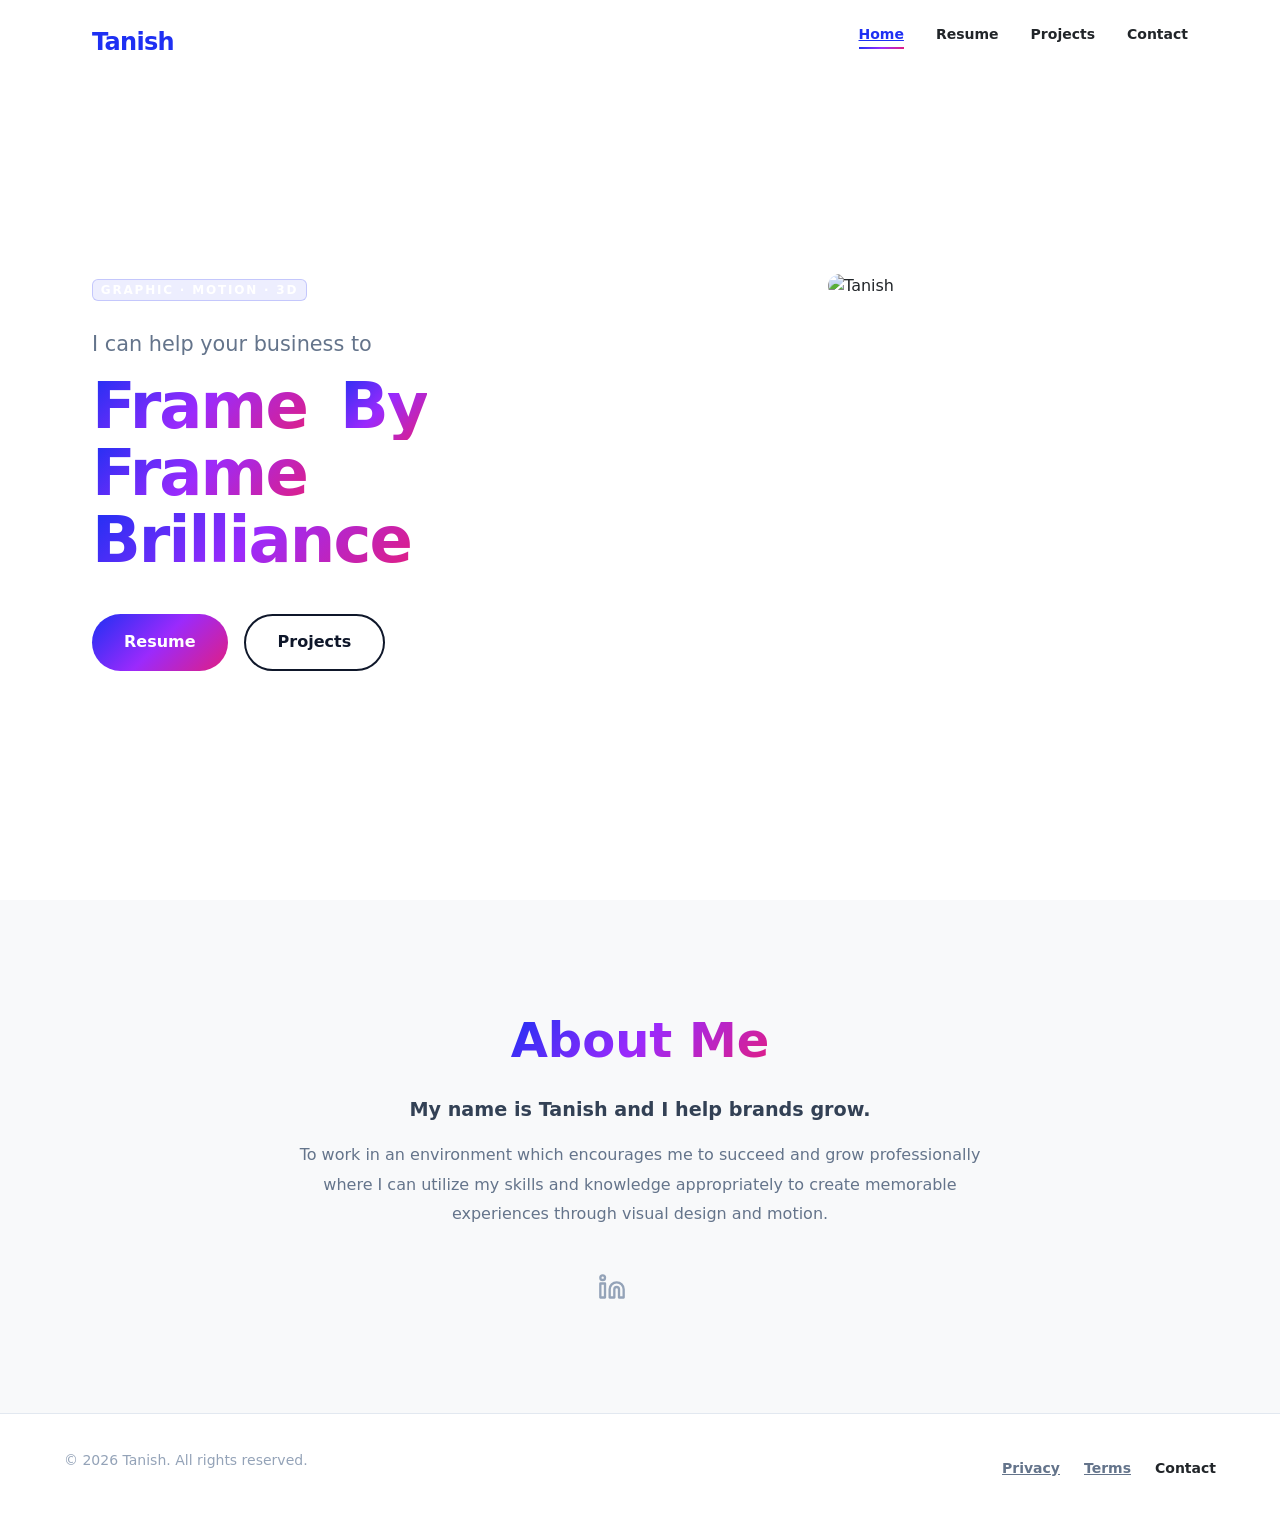
==== commit c213a2ca: "Update index.html" ====
--- a/index.html
+++ b/index.html
@@ -3,1263 +3,1013 @@
 <head>
   <meta charset="UTF-8" />
   <meta name="viewport" content="width=device-width, initial-scale=1.0" />
-  <title>Tanish — Creative Portfolio</title>
+
+  <!-- ╔══════════════════════════════════════════════════════════╗
+       ║  TANISH PORTFOLIO — STANDALONE HTML                      ║
+       ║  Edit the PERSONAL DETAILS section below to customise.   ║
+       ╚══════════════════════════════════════════════════════════╝ -->
+
+  <title>Tanish — Graphic · Motion · 3D</title>
   <link rel="preconnect" href="https://fonts.googleapis.com" />
-  <link href="https://fonts.googleapis.com/css2?family=Inter:wght@400;700;900&family=Fredoka+One&display=swap" rel="stylesheet" />
+  <link rel="preconnect" href="https://fonts.gstatic.com" crossorigin />
+  <link href="https://fonts.googleapis.com/css2?family=Plus+Jakarta+Sans:ital,wght@0,300;0,400;0,500;0,600;0,700;0,800;0,900;1,400&display=swap" rel="stylesheet" />
+
   <style>
+
+    /* ════════════════════════════════════════════
+       THEME COLOURS — change these to rebrand
+       ════════════════════════════════════════════ */
     :root {
-      --primary: #373D48;
-      --accent: #F44336;
-      --accent2: #FFEB3B;
-      --bg: #F7FAFC;
-      --shadow: 0 6px 24px rgba(60,61,72,0.15);
-      --radius: 24px;
-      --gradient: linear-gradient(120deg, #373D48 0%, #FFEB3B 100%);
-      --wave: cubic-bezier(0.38,1.25,0.58,1);
-      --scale: 1.07;
-    }
-
-    html, body {
-      height: 100%;
-      margin: 0;
-      padding: 0;
+      --blue:   #1e30f3;
+      --pink:   #e21e80;
+      --purple: #9b2afc;
+      --grad:   linear-gradient(135deg, #1e30f3 0%, #9b2afc 50%, #e21e80 100%);
+      --bg:     #ffffff;
+      --bg2:    #f8f9fa;
+      --text:   #0f172a;
+      --muted:  #64748b;
+      --border: #e2e8f0;
+      --radius: 1.25rem;
+    }
+
+    /* ════════ RESET & BASE ════════ */
+    *, *::before, *::after { box-sizing: border-box; margin: 0; padding: 0; }
+    html { scroll-behavior: smooth; }
+    body {
+      font-family: 'Plus Jakarta Sans', sans-serif;
+      background: var(--bg);
+      color: var(--text);
+      line-height: 1.65;
+      overflow-x: hidden;
+    }
+    img { display: block; max-width: 100%; }
+    a { text-decoration: none; color: inherit; }
+    button { font-family: inherit; cursor: pointer; }
+
+    /* ════════ UTILITY ════════ */
+    .grad-text {
+      background: var(--grad);
+      -webkit-background-clip: text;
+      -webkit-text-fill-color: transparent;
+      background-clip: text;
+    }
+    .grad-bg  { background: var(--grad); }
+    .center   { text-align: center; }
+    .hidden   { display: none !important; }
+
+    /* ════════ NAVBAR ════════ */
+    #navbar {
+      position: fixed; top: 0; left: 0; right: 0; z-index: 200;
+      padding: 1.4rem 0;
+      transition: padding .3s, background .3s, box-shadow .3s;
+    }
+    #navbar.scrolled {
+      background: rgba(255,255,255,.88);
+      backdrop-filter: blur(14px);
+      -webkit-backdrop-filter: blur(14px);
+      box-shadow: 0 1px 24px rgba(0,0,0,.07);
+      padding: .9rem 0;
+    }
+    .nav-inner {
+      max-width: 72rem; margin: 0 auto; padding: 0 1.75rem;
+      display: flex; align-items: center; justify-content: space-between;
+    }
+    .nav-brand {
+      font-size: 1.5rem; font-weight: 900;
+      color: var(--blue); letter-spacing: -.03em; cursor: pointer;
+    }
+    .nav-links { display: flex; gap: 2rem; list-style: none; }
+    .nav-links a {
+      font-size: .875rem; font-weight: 700; color: #334155;
+      position: relative; display: inline-block; cursor: pointer;
+      transition: color .2s;
+    }
+    .nav-links a::after {
+      content: ''; position: absolute; left: 0; bottom: -4px;
+      width: 100%; height: 2px; background: var(--grad);
+      transform: scaleX(0); transform-origin: right;
+      transition: transform .3s cubic-bezier(.86,0,.07,1);
+    }
+    .nav-links a:hover::after, .nav-links a.active::after {
+      transform: scaleX(1); transform-origin: left;
+    }
+    .nav-links a.active { color: var(--blue); }
+
+    /* hamburger (mobile) */
+    .hamburger {
+      display: none; flex-direction: column; gap: 5px;
+      background: none; border: none; padding: 4px; cursor: pointer;
+    }
+    .hamburger span {
+      display: block; width: 22px; height: 2px;
+      background: var(--text); border-radius: 2px;
+      transition: all .3s;
+    }
+    .mobile-menu {
+      display: none; flex-direction: column; gap: 0;
+      background: #fff; border-top: 1px solid var(--border);
+      padding: .5rem 1.75rem 1rem;
+    }
+    .mobile-menu a {
+      padding: .75rem 0; font-weight: 700; color: #334155;
+      border-bottom: 1px solid #f1f5f9; cursor: pointer;
+      display: block; font-size: 1rem;
+    }
+    .mobile-menu.open { display: flex; }
+
+    /* ════════ PAGES ════════ */
+    .page { display: none; min-height: 100vh; padding-top: 5rem; }
+    .page.active { display: block; }
+
+    /* ════════ SECTION WRAPPERS ════════ */
+    .wrap       { max-width: 56rem;  margin: 0 auto; padding: 3rem 1.75rem 6rem; }
+    .wrap-wide  { max-width: 72rem;  margin: 0 auto; padding: 3rem 1.75rem 6rem; }
+
+    .page-header { text-align: center; margin-bottom: 3.5rem; }
+    .page-header h1 {
+      font-size: clamp(2.25rem, 4vw, 3.25rem);
+      font-weight: 900; display: inline-block; margin-bottom: .75rem;
+    }
+    .page-header p { font-size: 1.125rem; color: var(--muted); font-weight: 500; }
+
+    /* ════════ FADE UP ════════ */
+    .fade-up {
+      opacity: 0; transform: translateY(28px);
+      transition: opacity .75s ease, transform .75s ease;
+    }
+    .fade-up.visible { opacity: 1; transform: translateY(0); }
+
+    /* ════════ HERO ════════ */
+    .hero {
+      max-width: 72rem; margin: 0 auto; padding: 4rem 1.75rem 6rem;
+      display: flex; align-items: center; justify-content: space-between;
+      gap: 3rem; min-height: calc(100vh - 5rem);
+    }
+    .hero-left  { flex: 0 0 42%; }
+    .hero-right { flex: 0 0 52%; display: flex; justify-content: flex-end; }
+
+    .badge {
+      display: inline-block;
+      padding: .375rem 1rem; border-radius: 9999px;
+      background: rgba(30,48,243,.08); border: 1px solid rgba(30,48,243,.2);
+      color: var(--blue); font-size: .7rem; font-weight: 800;
+      letter-spacing: .15em; margin-bottom: 1.75rem;
+    }
+    .hero-sub  { font-size: 1.3rem; font-weight: 500; color: var(--muted); margin-bottom: .75rem; }
+    .hero-h1   {
+      font-size: clamp(2.8rem, 5vw, 4.5rem); font-weight: 900;
+      line-height: 1.05; letter-spacing: -.03em; margin-bottom: 2.5rem;
+    }
+    .hero-h1 .word {
+      display: inline-block; margin-right: .2em;
+      opacity: 0; transform: translateY(22px);
+      animation: slideUp .6s cubic-bezier(.16,1,.3,1) forwards;
+    }
+    @keyframes slideUp { to { opacity:1; transform:translateY(0); } }
+
+    .btn-row   { display: flex; flex-wrap: wrap; gap: 1rem; }
+    .btn-grad  {
+      padding: .9rem 2rem; border-radius: 9999px;
+      background: var(--grad); color: #fff; font-weight: 800;
+      font-size: 1rem; border: none; display: inline-block;
+      transition: transform .25s cubic-bezier(.16,1,.3,1), box-shadow .25s;
+    }
+    .btn-grad:hover  { transform: scale(1.05); box-shadow: 0 12px 28px -6px rgba(226,30,128,.45); }
+    .btn-outline {
+      padding: .9rem 2rem; border-radius: 9999px;
+      background: transparent; color: var(--text);
+      border: 2px solid var(--text); font-weight: 800;
+      font-size: 1rem; display: inline-block;
+      transition: all .25s cubic-bezier(.16,1,.3,1);
+    }
+    .btn-outline:hover { background: var(--grad); color: #fff; border-color: transparent; transform: scale(1.05); }
+
+    /* ──── Profile photo ──── */
+    .profile-wrap {
+      position: relative; width: 360px; height: 400px; flex-shrink: 0;
+    }
+    .profile-glow {
+      position: absolute; inset: -6px; border-radius: 2.25rem;
+      background: (--grad); z-index: 0;
+      animation: glowPulse 4s ease-in-out infinite alternate;
+    }
+    @keyframes glowPulse {
+      0%   { box-shadow: 0 0 20px rgba(30,48,243,.35), 0 0 50px rgba(226,30,128,.18); }
+      100% { box-shadow: 0 0 45px rgba(30,48,243,.6),  0 0 80px rgba(226,30,128,.35); }
+    }
+    .profile-img {
+      position: relative; z-index: 1;
+      width: 100%; height: 100%; border-radius: 2rem;
+      object-fit: cover; object-position: center top;
+      display: block;
+    }
+    /* fallback pattern shown when no real photo is used */
+    .profile-placeholder {
+      position: relative; z-index: 1;
+      width: 100%; height: 100%; border-radius: 2rem;
+      background: #f1f5f9;
+      display: flex; flex-direction: column;
+      align-items: center; justify-content: center; gap: .75rem;
       overflow: hidden;
-      background: var(--bg);
-      font-family: 'Fredoka One', 'Comic Sans MS', cursive, sans-serif;
-      color: var(--primary);
-      scroll-behavior: smooth;
-    }
-
-    body {
-      min-height: 100vh;
-      display: flex;
-      flex-direction: column;
-      align-items: center;
-      padding: 2.5rem 0;
-      transition: background 0.7s;
-    }
-    /* Unique header */
-    .nav-bar {
-      position: fixed;
-      top: 0;
-      left: 0;
-      width: 100vw;
-      background: rgba(255,255,255,0.92);
-      box-shadow: var(--shadow);
-      z-index: 99;
-      display: flex;
-      justify-content: space-between;
-      align-items: center;
-      padding: 1rem 2.5rem 0.5rem;
-      transition: background 0.4s, box-shadow 0.4s;
-    }
-    .nav-bar.scrolled {
-      background: rgba(255,255,255,0.75);
-      box-shadow: 0 8px 32px rgba(0,0,0,0.11);
-      padding: 0.7rem;
-    }
-    .nav-brand {
-      font-family: 'Inter', sans-serif;
-      font-size: 2rem;
-      font-weight: 900;
-      letter-spacing: 2px;
-      text-shadow: 0 2px 6px #fff8;
-      color: var(--accent2);
-      cursor: pointer;
-      user-select: none;
-      transition: color 0.3s, transform 0.3s;
-    }
-    .nav-brand:hover {
-      color: var(--accent);
-      transform: scale(1.1) translateX(-3px);
-    }
-    .nav-links {
-      display: flex;
-      gap: 2rem;
-      list-style: none;
-      margin-left: 2rem;
-      position: relative;
-    }
-    .nav-links a {
-      color: var(--primary);
-      font-size: 1rem;
-      text-decoration: none;
-      transition: color 0.3s, transform 0.3s, box-shadow 0.3s;
-      position: relative;
-      padding: 0.4em 0.8em;
-      border-radius: var(--radius)/150%;
-      font-weight: 700;
-      letter-spacing: 0.03em;
-      box-shadow: 0 2px 6px rgba(55,61,72,0.07);
-    }
-    .nav-links a:hover,
-    .nav-links a.active {
-      color: var(--accent2);
-      background: rgba(255,235,59,0.14);
-      transform: scale(1.05) rotate(-3deg);
-      box-shadow: 0 4px 18px rgba(255,235,59,0.15);
-      border-radius: var(--radius);
-    }
-    .nav-links a.active {
-      color: var(--accent);
-    }
-
-    /* Hero Section */
-    .hero-section {
-      height: 70vh;
-      display: flex;
-      flex-direction: column;
-      align-items: center;
-      justify-content: center;
-      overflow-x: hidden;
-      transition: transform 0.7s cubic-bezier(.44,1,.38,.99);
-    }
-    .hero-section.active {
-      transform: translateY(-20vh) scale(1.05);
-      transition: none;
-    }
-    .hero-content {
-      max-width: 440px;
-      text-align: center;
-      background: linear-gradient(135deg, rgba(255,255,255,0.1) 0%, #fff 100%);
-      border-radius: var(--radius);
-      box-shadow: 0 8px 32px rgba(60,61,72,0.07);
-      padding: 2.5rem 1.5rem 2rem 1.5rem;
-      transition: transform 0.5s, box-shadow 0.5s;
-    }
-    .hero-content h1 {
-      font-family: 'Inter', sans-serif;
-      font-size: 3.2rem;
-      font-weight: 900;
-      color: var(--accent2);
-      margin-bottom: 0.5rem;
-      letter-spacing: 2px;
-      text-shadow: 0 2px 10px #000c;
-      animation: fadeIn 0.8s cubic-bezier(.44,1.15,.38,1);
-    }
-    @keyframes fadeIn {
-      from { opacity: 0; transform: translateY(40px);}
-      to   { opacity: 1; transform: none;}
-    }
-    .hero-sub {
-      font-size: 1.3rem;
-      color: var(--primary);
-      margin-bottom: 0.7rem;
-      font-weight: 500;
-      text-shadow: 0 1px 4px #fff3;
-    }
-    .hero-btns {
-      display: flex;
-      gap: 1.2rem;
-      margin-top: 1.3rem;
-    }
-    .hero-btn {
-      background: var(--accent2);
-      color: var(--primary);
-      border-radius: var(--radius)/200%;
-      padding: 0.8rem 1.7rem;
-      font-size: 1rem;
-      font-weight: 700;
-      border: none;
-      box-shadow: 0 2px 8px rgba(244,67,54,0.13);
-      cursor: pointer;
-      transition: background 0.3s, transform 0.3s;
-      outline: none;
-    }
-    .hero-btn:hover {
-      background: var(--accent);
-      color: #fff;
-      transform: scale(var(--scale));
-    }
-
-    /* Profile Circle */
-    .profile-circle {
-      position: relative;
-      z-index: 2;
-      width: 180px;
-      height: 180px;
-      margin: 0 auto 2rem;
-      border-radius: 50%;
-      border: 6px solid var(--accent2);
-      box-shadow: 0 6px 28px rgba(60,61,72,0.14);
-      overflow: hidden;
-      animation: pulse 2.5s infinite;
-      transition: box-shadow 0.3s;
-    }
-    @keyframes pulse {
-      0% { box-shadow: 0 4px 16px rgba(244,67,54,0.08);}
-      100%{ box-shadow: 0 12px 36px rgba(244,67,54,0.21);}
-    }
-    .profile-img {
-      position: absolute;
-      top: 50%; left: 50%;
-      transform: translate(-50%, -50%);
-      width: 120px;
-      height: 120px;
-      border-radius: 50%;
-      object-fit: cover;
-      z-index: 1;
-      transition: transform 0.3s;
-    }
-    .profile-placeholder {
-      position: absolute;
-      top: 50%; left: 50%;
-      transform: translate(-50%, -50%);
-      width: 100%;
-      height: 100%;
-      background: linear-gradient(45deg,#373D48 70%, #FFEB3B 100%);
-      opacity: 0.16;
-      z-index: 0;
-      border-radius: 50%;
-      display: flex;
-      align-items: center;
-      justify-content: center;
-      font-size: 1.3rem;
-      color: var(--primary);
-      pointer-events: none;
     }
     .profile-placeholder::before {
       content: '';
-      position: absolute;
-      width: 60px;
-      height: 60px;
-      border-radius: 50%;
-      background: radial-gradient(var(--accent2) 60%, transparent 100%);
-      opacity: 0.23;
-      transform: translate(-50%,-50%);
-      left: 50%; top: 50%;
-    }
-
-    /* About Section */
-    .about-section {
-      background: var(--gradient);
-      color: var(--primary);
-      padding: 3rem 1.5rem;
-      border-radius: 18px;
-      box-shadow: 0 6px 28px rgba(60,61,72,0.13);
-      max-width: 600px;
-      margin: 2rem auto;
-      text-align: center;
-      transition: box-shadow 0.3s;
-    }
-    .about-section h2 {
-      font-family: 'Inter', sans-serif;
-      font-size: 2rem;
-      font-weight: 800;
-      margin-bottom: 0.7rem;
-      color: var(--accent2);
-      text-shadow: 0 2px 6px #fff2;
-      letter-spacing: 1px;
-    }
-    .about-section p {
-      font-size: 1.25rem;
-      line-height: 1.7;
-      margin-bottom: 1.3rem;
-    }
-
-    /* Resume Timeline — horizontal wave */
-    .resume-section {
-      background: #fff;
-      border-radius: 16px;
-      box-shadow: var(--shadow);
-      padding: 2rem 1.2rem;
-      margin-bottom: 2.2rem;
-      max-width: 720px;
-      margin-left: auto;
-      margin-right: auto;
-    }
-    .timeline-header {
-      display: flex;
-      justify-content: space-between;
-      align-items: center;
-      margin-bottom: 1.2rem;
-      font-size: 1.2rem;
-      color: var(--primary);
-    }
-    .timeline-header span:first-child {
-      font-size: 0.95rem;
-    }
-    .timeline {
-      display: flex;
-      flex-direction: row;
-      justify-content: center;
-      gap: 2.2rem;
-      margin: 0 auto 2rem auto;
-      width: 100%;
-      max-width: 720px;
-      border-bottom: 2px solid var(--accent2);
-    }
-    .timeline-item {
+      position: absolute; inset: 0;
+      background-image: radial-gradient(var(--blue) .75px, transparent .75px);
+      background-size: 20px 20px; opacity: .06;
+    }
+    .profile-placeholder svg { color: var(--blue); opacity: .55; }
+    .profile-placeholder span {
+      font-size: .75rem; font-weight: 700; color: var(--blue);
+      opacity: .6; letter-spacing: .06em; position: relative; z-index: 1;
+    }
+
+    /* ──── About section ──── */
+    .about-sec { background: var(--bg2); padding: 7rem 1.75rem; }
+    .about-inner { max-width: 44rem; margin: 0 auto; text-align: center; }
+    .about-inner h2 {
+      font-size: clamp(2rem,4vw,3rem); font-weight: 900;
+      display: inline-block; margin-bottom: 1.5rem;
+    }
+    .about-lead { font-size: 1.2rem; font-weight: 600; color: #334155; margin-bottom: .875rem; line-height: 1.7; }
+    .about-body { font-size: 1rem; color: var(--muted); margin-bottom: 2.75rem; line-height: 1.85; }
+    .social-row { display: flex; justify-content: center; gap: 1.75rem; }
+    .soc-icon   { color: #94a3b8; display: flex; transition: all .25s cubic-bezier(.16,1,.3,1); }
+    .soc-icon:hover { transform: scale(1.25); }
+    .soc-icon.tw:hover { color: #1da1f2; }
+    .soc-icon.li:hover { color: #0077b5; }
+    .soc-icon.gh:hover { color: #333; }
+
+    /* ════════ RESUME ════════ */
+    .res-section { margin-bottom: 3.5rem; }
+    .sec-title   { font-size: 1.3rem; font-weight: 800; margin-bottom: 1.75rem; }
+
+    .timeline     { border-left: 2px solid var(--border); padding-left: 1.25rem; }
+    .tl-item      { position: relative; margin-bottom: 2.25rem; }
+    .tl-dot       {
+      position: absolute; left: calc(-1.25rem - 7px); top: 5px;
+      width: 12px; height: 12px; border-radius: 50%; background: var(--grad);
+    }
+    .tl-top       { display: flex; justify-content: space-between; flex-wrap: wrap; gap: .5rem; margin-bottom: .25rem; }
+    .tl-role      { font-size: 1.0625rem; font-weight: 800; }
+    .tl-date      { font-size: .8125rem; font-weight: 600; color: var(--muted); }
+    .tl-company   { font-size: .9rem; font-weight: 700; color: var(--blue); margin-bottom: .375rem; }
+    .tl-desc      { font-size: .9375rem; color: var(--muted); }
+
+    .skill-2col   { display: grid; grid-template-columns: 1fr 1fr; gap: 2rem; }
+    .skill-group-title { font-size: .9375rem; font-weight: 800; color: #475569; margin-bottom: .875rem; }
+    .skill-tags   { display: flex; flex-wrap: wrap; gap: .5rem; }
+    .tag          {
+      padding: .3125rem .875rem; background: var(--bg2);
+      border: 1px solid var(--border); border-radius: .5rem;
+      font-size: .8rem; font-weight: 600; color: #475569;
+    }
+
+    .edu-card     {
+      background: var(--bg2); border: 1px solid var(--border);
+      border-radius: var(--radius); padding: 1.5rem;
+    }
+    .edu-row      { display: flex; justify-content: space-between; flex-wrap: wrap; gap: .5rem; margin-bottom: .25rem; }
+    .edu-degree   { font-size: 1.0625rem; font-weight: 800; }
+    .edu-year     { font-size: .8125rem; font-weight: 600; color: var(--muted); }
+    .edu-sub      { font-size: .9rem; font-weight: 700; color: var(--blue); }
+
+    .btn-dl {
+      display: inline-flex; align-items: center; gap: .5rem;
+      padding: .9rem 2.5rem; border-radius: 9999px;
+      background: var(--grad); color: #fff;
+      font-weight: 800; font-size: 1rem; border: none;
+      transition: transform .25s cubic-bezier(.16,1,.3,1), box-shadow .25s;
+    }
+    .btn-dl:hover { transform: scale(1.05); box-shadow: 0 12px 28px -6px rgba(30,48,243,.4); }
+
+    /* ════════ PROJECTS ════════ */
+    .filter-row   { display: flex; flex-wrap: wrap; justify-content: center; gap: .625rem; margin-bottom: 2.5rem; }
+    .filter-btn   {
+      padding: .4375rem 1.25rem; border-radius: 9999px;
+      font-weight: 700; font-size: .9rem;
+      background: #f1f5f9; color: #475569; border: none;
+      transition: all .2s;
+    }
+    .filter-btn:hover  { background: #e2e8f0; }
+    .filter-btn.active { background: var(--text); color: #fff; }
+
+    .proj-grid { display: grid; grid-template-columns: repeat(2,1fr); gap: 1.75rem; }
+    .proj-card {
+      border-radius: 1.5rem; overflow: hidden;
+      border: 1px solid #f1f5f9; background: #fff;
+      cursor: pointer;
+      transition: transform .3s cubic-bezier(.16,1,.3,1), box-shadow .3s;
+    }
+    .proj-card:hover { transform: translateY(-8px); box-shadow: 0 28px 56px -16px rgba(30,48,243,.14); }
+    .proj-card:hover .proj-title { color: var(--blue); }
+
+    /* project thumbnail — holds either an <img> or a gradient placeholder */
+    .proj-thumb {
+      width: 100%; height: 210px; overflow: hidden;
+      display: flex; align-items: center; justify-content: center;
       position: relative;
-      display: flex;
-      flex-direction: column;
-      align-items: center;
-      background: #fff;
-      border-radius: 12px;
-      box-shadow: 0 2px 10px rgba(60,61,72,0.07);
-      padding: 1.2rem 1rem;
-      width: 22%;
-      min-width: 180px;
-      transition: transform 0.4s cubic-bezier(.44,1.15,.38,1), box-shadow 0.4s;
-      border-left: 6px solid var(--accent2);
-    }
-    .timeline-item.active {
-      box-shadow: 0 6px 24px rgba(244,67,54,0.17);
-      transform: scale(1.03) rotate(-2deg);
-    }
-    .timeline-dot {
-      width: 10px;
-      height: 10px;
-      border-radius: 50%;
-      background: var(--accent);
-      position: absolute;
-      left: 12px;
-      bottom: 12px;
-      animation: dot-bounce 1.4s infinite;
-      z-index: 2;
-    }
-    @keyframes dot-bounce {
-      0% { transform: translateY(0);}
-      50% { transform: translateY(-8px);}
-      100% { transform: translateY(0);}
-    }
-    .timeline-content {
-      flex: 1;
-      display: flex;
-      flex-direction: column;
-      align-items: center;
-      gap: 1rem;
-    }
-    .timeline-role {
-      font-weight: 700;
-      font-size: 1rem;
-      color: var(--primary);
-      margin-bottom: 0.3rem;
-    }
-    .timeline-date {
-      font-size: 0.92rem;
-      color: #888;
-      margin-bottom: 0.4rem;
-    }
-    .timeline-company {
-      font-size: 1.05rem;
-      font-weight: 600;
-      color: var(--accent2);
-      margin-bottom: 0.3rem;
-    }
-    .timeline-desc {
-      font-size: 0.98rem;
-      color: #666;
-      margin-bottom: 1rem;
-      font-style: normal;
-    }
-
-    /* Skill Grid — creative, interactive */
-    .skills-section {
-      background: #fff;
-      border-radius: 16px;
-      box-shadow: 0 4px 24px rgba(60,61,72,0.09);
-      padding: 2rem 1.5rem;
-      margin-bottom: 2rem;
-      max-width: 700px;
-      margin-left: auto;
-      margin-right: auto;
-    }
-    .skill-group {
-      display: flex;
-      gap: 2rem;
-      margin-bottom: 1.2rem;
-      flex-wrap: wrap;
-    }
-    .skill-group-title {
-      font-family: 'Inter', sans-serif;
-      font-size: 1.2rem;
-      font-weight: 800;
-      color: var(--primary);
-      margin-bottom: 0.4rem;
-      letter-spacing: 0.02em;
-      text-shadow: 0 1px 4px #fff8;
-    }
-    .skill-tags {
-      display: flex;
-      flex-wrap: wrap;
-      gap: 0.7rem;
-    }
-    .skill-tag {
-      display: flex;
-      align-items: center;
-      justify-content: center;
-      background: var(--accent2);
-      color: var(--primary);
-      border-radius: 20px;
-      padding: 0.6rem 1.1rem;
-      font-size: 1rem;
-      font-weight: 600;
-      box-shadow: 0 2px 6px rgba(244,67,54,0.08);
-      transition: background 0.3s, transform 0.3s;
-      border: 2px solid var(--accent);
-      cursor: pointer;
+    }
+    .proj-thumb img {
+      width: 100%; height: 100%; object-fit: cover;
+      transition: transform .4s cubic-bezier(.16,1,.3,1);
+    }
+    .proj-card:hover .proj-thumb img { transform: scale(1.05); }
+    .proj-thumb-label {
+      position: absolute; inset: 0; display: flex;
+      align-items: center; justify-content: center;
+      font-size: 1.25rem; font-weight: 800; letter-spacing: .06em;
+      color: rgba(255,255,255,.7);
+    }
+
+    .proj-body   { padding: 1.5rem 1.75rem 1.75rem; }
+    .proj-meta   { display: flex; align-items: center; gap: .75rem; margin-bottom: .875rem; }
+    .proj-cat    {
+      padding: .2rem .65rem; background: rgba(30,48,243,.08);
+      color: var(--blue); border-radius: 9999px;
+      font-size: .6875rem; font-weight: 800; letter-spacing: .05em;
+    }
+    .proj-year   { font-size: .8rem; font-weight: 600; color: var(--muted); }
+    .proj-title  { font-size: 1.1875rem; font-weight: 800; margin-bottom: .4rem; transition: color .2s; }
+    .proj-desc   {
+      font-size: .9375rem; color: var(--muted);
+      display: -webkit-box; -webkit-line-clamp: 2;
+      -webkit-box-orient: vertical; overflow: hidden;
+    }
+
+    /* Modal */
+    .modal-bg {
+      display: none; position: fixed; inset: 0; z-index: 300;
+      background: rgba(0,0,0,.55); backdrop-filter: blur(6px);
+      align-items: center; justify-content: center; padding: 1.5rem;
+    }
+    .modal-bg.open { display: flex; }
+    .modal-box {
+      background: #fff; border-radius: 1.5rem;
+      padding: 2.5rem; max-width: 42rem; width: 100%;
       position: relative;
-      z-index: 1;
-    }
-    .skill-tag:hover,
-    .skill-tag.active {
-      background: var(--accent);
-      color: #fff;
-      border-color: var(--accent);
-      transform: scale(1.12);
-      box-shadow: 0 4px 16px rgba(244,67,54,0.13);
-    }
-
-    /* Education Cards */
-    .education-section {
-      display: flex;
-      flex-wrap: wrap;
-      gap: 1.2rem;
-      margin-top: 1.5rem;
-      max-width: 500px;
-      margin-left: auto;
-      margin-right: auto;
-      background: #f9fafb;
-      border-radius: 12px;
-      box-shadow: 0 2px 14px rgba(60,61,72,0.07);
-      padding: 1.5rem;
-    }
-    .education-card {
-      background: #fff;
-      border-radius: 12px;
-      box-shadow: 0 2px 10px rgba(60,61,72,0.05);
-      padding: 1rem;
-      width: 100%;
-      text-align: center;
-      transition: transform 0.3s;
-      border: 1px solid #e6e9f0;
-    }
-    .education-card:hover {
-      transform: translateY(-4px) scale(1.03);
-      box-shadow: 0 6px 24px rgba(244,67,54,0.09);
-      border-color: var(--accent2);
-    }
-    .edu-degree { font-size: 1.12rem; font-weight: 800; }
-    .edu-year { font-size: 0.95rem; color: #888; margin-bottom: 0.2rem;}
-    .edu-sub { font-size: 0.98rem; color: var(--primary); margin-bottom: 0.3rem;}
-
-    /* Projects Section — floating cards with wave effect */
-    .projects-section {
-      background: linear-gradient(120deg, #f6faff 0%, #fff 100%);
-      padding: 2rem 1.2rem;
-      margin-bottom: 2.5rem;
-      max-width: 900px;
-      margin-left: auto;
-      margin-right: auto;
-      border-radius: 16px;
-      box-shadow: 0 6px 28px rgba(60,61,72,0.08);
-    }
-    .projects-filter {
-      display: flex;
-      gap: 1rem;
-      margin-bottom: 1.5rem;
-      font-size: 1rem;
-      color: var(--primary);
-      background: #f1f5f7;
-      border-radius: 7px;
-      padding: 0.4rem 0.7rem;
-      transition: background 0.3s;
-    }
-    .projects-filter:hover { background: var(--accent2); color: #fff;}
-    .projects-grid {
-      display: grid;
-      grid-template-columns: repeat(auto-fit, minmax(260px,1fr));
-      gap: 2.2rem;
-      margin-top: 1rem;
-    }
-    .project-card {
-      background: #fff;
-      border-radius: 16px;
-      box-shadow: 0 2px 12px rgba(60,61,72,0.08);
-      padding: 1.2rem 1rem;
-      width: 100%;
-      max-width: 270px;
-      text-align: center;
-      transition: transform 0.35s cubic-bezier(.44,1.15,.38,1), box-shadow 0.35s;
-      border: 2px solid var(--accent2);
-      cursor: pointer;
-      position: relative;
-      overflow: hidden;
-    }
-    .project-card:hover {
-      transform: translateY(-8px) scale(1.05);
-      box-shadow: 0 10px 32px rgba(244,67,54,0.16);
-      border-color: var(--accent);
-      z-index: 2;
-    }
-    .project-card-front {
-      position: relative;
-      z-index: 1;
-      display: flex;
-      flex-direction: column;
-      align-items: center;
-      overflow: hidden;
-      height: 180px;
-    }
-    .project-thumb {
-      width: 100%;
-      height: 100%;
-      object-fit: cover;
-      background: #eee;
-      display: flex;
-      align-items: center;
-      justify-content: center;
-      transition: filter 0.3s;
-    }
-    .project-thumb img {
-      width: 100%;
-      height: 100%;
-      object-fit: cover;
-      transition: filter 0.3s;
-    }
-    .project-card:hover .project-thumb img {
-      filter: brightness(1.12) contrast(1.08);
-    }
-    .project-title {
-      font-family: 'Inter', sans-serif;
-      font-size: 1.15rem;
-      font-weight: 700;
-      color: var(--primary);
-      margin: 1rem 0 0.5rem 0;
-      text-shadow: 0 1px 4px #fff8;
-    }
-    .project-desc {
-      font-size: 0.97rem;
-      color: #666;
-      margin-top: 0.2rem;
-      text-align: center;
-      font-style: normal;
-      word-break: break-word;
-      max-width: 100%;
-    }
-    .project-cat {
-      font-size: 0.88rem;
-      color: var(--accent2);
-      margin-bottom: 0.3rem;
-      font-weight: 500;
-      letter-spacing: 0.01em;
-    }
-
-    /* Modal Popup */
-    .modal-bg {
-      display: none;
-      position: fixed;
-      z-index: 99;
-      left: 0; top: 0; right: 0; bottom: 0;
-      background: rgba(0,0,0,0.42);
-      backdrop-filter: blur(12px);
-      animation: modalIn 0.4s cubic-bezier(.44,1.15,.38,1);
-      justify-content: center;
-      align-items: center;
-    }
-    @keyframes modalIn {
-      from { opacity: 0; transform: scale(0.9);}
-      to   { opacity: 1; transform: none;}
-    }
-    .modal-box {
-      background: #fff;
-      border-radius: 14px;
-      padding: 2rem;
-      max-width: 420px;
-      width: 100%;
-      position: relative;
-      box-shadow: 0 6px 28px rgba(60,61,72,0.15);
-      animation: modalFade 0.35s;
-    }
-    @keyframes modalFade {
-      from { opacity: 0; transform: translateY(40px);}
-      to   { opacity: 1; transform: none;}
-    }
+      animation: mIn .3s cubic-bezier(.16,1,.3,1);
+    }
+    @keyframes mIn { from { opacity:0; transform:scale(.95) translateY(10px); } }
     .modal-close {
-      position: absolute;
-      right: 1.2rem;
-      top: 1.2rem;
-      background: var(--accent2);
-      color: #fff;
-      font-size: 1.5rem;
-      cursor: pointer;
-      border: none;
-      border-radius: 50%;
-      padding: 0.7rem 0.7rem;
-      transition: background 0.2s;
-    }
-    .modal-close:hover {
-      background: var(--accent);
-      color: #222;
-    }
-    .modal-content {
-      display: flex;
-      flex-direction: column;
-      gap: 1.5rem;
-    }
-    .modal-img {
-      width: 100%;
-      height: 180px;
-      object-fit: cover;
-      border-radius: 10px;
-      margin-bottom: 1rem;
-      background: #f7f7f7;
-      box-shadow: 0 2px 10px rgba(60,61,72,0.08);
-    }
-    .modal-title {
-      font-family: 'Inter', sans-serif;
-      font-size: 1.4rem;
-      font-weight: 900;
-      color: var(--accent2);
-      margin-bottom: 0.3rem;
-      letter-spacing: 0.02em;
-      text-shadow: 0 1px 4px #fff8;
-    }
-    .modal-meta {
-      display: flex;
-      justify-content: space-between;
-      margin-bottom: 0.7rem;
-    }
-    .modal-meta span {
-      font-size: 0.97rem;
-      color: #666;
-    }
-    .modal-desc {
-      font-size: 1rem;
-      color: #555;
-      margin-bottom: 1.2rem;
-      max-width: 600px;
-      word-break: break-word;
-    }
-
-    /* Contact Section */
-    .contact-section {
-      background: #f6faff;
-      border-radius: 16px;
-      box-shadow: 0 6px 26px rgba(60,61,72,0.08);
-      padding: 2.2rem 1.5rem;
-      max-width: 600px;
-      margin-left: auto;
-      margin-right: auto;
-      text-align: center;
-    }
-    .contact-form {
-      max-width: 500px;
-      margin: 0 auto;
-      background: #fff;
-      border-radius: 12px;
-      box-shadow: 0 2px 10px rgba(60,61,72,0.06);
-      padding: 1.6rem 1.2rem;
-      display: flex;
-      flex-direction: column;
-      gap: 1.1rem;
-    }
-    .contact-form label {
-      display: block;
-      font-size: 1rem;
-      font-weight: 600;
-      color: var(--primary);
-      margin-bottom: 0.3rem;
-      letter-spacing: 0.01em;
-    }
-    .contact-form input,
-    .contact-form textarea {
-      width: 100%;
-      padding: 0.7rem 0.5rem;
-      border: 2px solid var(--accent2);
-      border-radius: 7px;
-      font-size: 1rem;
-      background: #f9fafb;
-      color: var(--primary);
-      transition: border 0.3s;
-    }
-    .contact-form input:focus,
-    .contact-form textarea:focus {
-      border-color: var(--accent);
-      background: #fff;
-      outline: none;
-    }
-    .contact-form button {
-      width: 100%;
-      padding: 0.8rem;
-      background: var(--accent2);
-      color: #fff;
-      border: none;
-      border-radius: 7px;
-      font-size: 1rem;
-      font-weight: 700;
-      cursor: pointer;
-      transition: background 0.3s, transform 0.3s;
-    }
-    .contact-form button:hover {
-      background: var(--accent);
-      color: #222;
-      transform: scale(1.04);
-    }
-    .contact-thanks {
-      display: none;
-      text-align: center;
-      padding: 1.5rem;
-      font-size: 1.1rem;
-      color: var(--accent2);
-      font-family: 'Inter', sans-serif;
-      border-radius: 10px;
-      background: #eaf2ff;
-      box-shadow: 0 2px 12px rgba(244,67,54,0.08);
-    }
-    .contact-thanks p {
-      margin: 0;
-    }
-    .contact-thanks small {
-      color: #888;
-      font-size: 0.95rem;
-    }
-
-    /* Footer */
+      position: absolute; top: 1.25rem; right: 1.25rem;
+      background: #f1f5f9; border: none; border-radius: 50%;
+      width: 2rem; height: 2rem; font-size: 1rem;
+      display: flex; align-items: center; justify-content: center;
+      color: #475569; cursor: pointer; transition: background .2s;
+    }
+    .modal-close:hover { background: #e2e8f0; }
+    .modal-thumb {
+      width: 100%; height: 220px; border-radius: 1rem;
+      margin-bottom: 1.5rem; overflow: hidden; position: relative;
+    }
+    .modal-thumb img { width:100%; height:100%; object-fit:cover; }
+    .modal-title { font-size: 1.625rem; font-weight: 900; margin-bottom: .875rem; }
+    .modal-meta  { display: flex; gap: .75rem; margin-bottom: 1rem; }
+    .modal-desc  { font-size: 1rem; color: var(--muted); line-height: 1.8; }
+
+    /* ════════ CONTACT ════════ */
+    .contact-grid { display: grid; grid-template-columns: 7fr 5fr; gap: 3.5rem; align-items: start; }
+    .form-card {
+      background: #fff; border: 1px solid #f1f5f9;
+      border-radius: 1.5rem; padding: 2.5rem;
+      box-shadow: 0 20px 48px -12px rgba(0,0,0,.07);
+    }
+    label { display: block; font-size: .8125rem; font-weight: 800; color: #475569; margin-bottom: .4rem; }
+    .field-row { display: grid; grid-template-columns: 1fr 1fr; gap: 1.1rem; margin-bottom: 1.1rem; }
+    .field { margin-bottom: 1.1rem; }
+    input[type="text"], input[type="email"], select, textarea {
+      width: 100%; padding: .8125rem 1rem;
+      border: 1.5px solid var(--border); border-radius: .75rem;
+      font-family: inherit; font-size: .9375rem; color: var(--text);
+      background: #fff; outline: none; appearance: none;
+      transition: border-color .2s, box-shadow .2s;
+    }
+    input:focus, select:focus, textarea:focus {
+      border-color: var(--blue);
+      box-shadow: 0 0 0 3px rgba(30,48,243,.1);
+    }
+    textarea { resize: none; }
+    .btn-send {
+      width: 100%; padding: 1rem; border-radius: .875rem;
+      background: var(--grad); color: #fff;
+      font-weight: 800; font-size: 1.0625rem; border: none;
+      box-shadow: 0 8px 24px -4px rgba(30,48,243,.28);
+      transition: transform .2s, box-shadow .2s;
+    }
+    .btn-send:hover { transform: scale(1.02); box-shadow: 0 12px 32px -6px rgba(30,48,243,.4); }
+
+    .success-wrap {
+      display: none; flex-direction: column; align-items: center;
+      justify-content: center; padding: 3.5rem 2rem; text-align: center;
+    }
+    .success-wrap.show { display: flex; }
+    .success-icon {
+      width: 5rem; height: 5rem; background: #dcfce7;
+      border-radius: 50%; display: flex;
+      align-items: center; justify-content: center; margin-bottom: 1.5rem;
+    }
+    .success-wrap h3 { font-size: 2rem; font-weight: 900; margin-bottom: .5rem; }
+    .success-wrap p  { font-size: 1.0625rem; color: var(--muted); }
+
+    .info-stack  { display: flex; flex-direction: column; gap: 1.1rem; }
+    .info-card   {
+      background: var(--bg2); border: 1px solid var(--border);
+      border-radius: var(--radius); padding: 1.375rem 1.5rem;
+    }
+    .info-lbl    { font-size: .6875rem; font-weight: 800; letter-spacing: .12em; color: #94a3b8; text-transform: uppercase; margin-bottom: .3rem; }
+    .info-val    { font-size: 1.0625rem; font-weight: 800; }
+    .info-val.blue { color: var(--blue); }
+    .follow-lbl  { font-size: .6875rem; font-weight: 800; letter-spacing: .12em; color: #94a3b8; text-transform: uppercase; margin-bottom: .875rem; }
+    .soc-pills   { display: flex; gap: .625rem; }
+    .soc-pill    {
+      width: 2.75rem; height: 2.75rem; border-radius: 50%;
+      background: var(--bg2); border: 1px solid var(--border);
+      display: flex; align-items: center; justify-content: center;
+      color: #64748b; cursor: pointer; transition: all .2s;
+    }
+    .soc-pill:hover  { transform: scale(1.1); color: #fff; }
+    .soc-pill.tw:hover { background: #1da1f2; border-color: #1da1f2; }
+    .soc-pill.li:hover { background: #0077b5; border-color: #0077b5; }
+    .soc-pill.gh:hover { background: #333;    border-color: #333; }
+    .soc-pill.dr:hover { background: #ea4c89; border-color: #ea4c89; }
+
+    /* ════════ FOOTER ════════ */
     .footer {
-      background: var(--bg);
-      color: #666;
-      text-align: center;
-      padding: 1.5rem 0 1rem 0;
-      font-size: 0.97rem;
-      font-family: 'Fredoka One', cursive, sans-serif;
-      margin-top: 3rem;
-    }
-    .footer a {
-      color: var(--accent2);
-      text-decoration: none;
-      font-weight: 500;
-      transition: color 0.3s;
-    }
-    .footer a:hover { color: var(--accent); }
-
-    /* Responsive */
-    @media (max-width: 900px) {
-      .hero-section, .projects-section, .contact-section {
-        padding: 1.3rem 0.6rem;
-      }
-      .projects-grid { grid-template-columns: 1fr;}
-      .nav-links { display: none;}
-      .hamburger { display: block; }
-      .hamburger span { display: block; width: 24px; height: 6px;}
-    }
-    @media (max-width: 700px) {
-      .nav-bar { padding: 0.7rem 0.4rem 0.2rem;}
-      .hero-section { max-width: 98vw; padding: 1rem;}
-      .projects-section, .contact-section { padding: 1rem;}
-      .about-section { max-width: 95vw; padding: 1.2rem;}
-      .profile-circle { width: 140px; height: 140px;}
-      .timeline { flex-direction: column; gap: 1.1rem;}
-      .nav-brand { font-size: 1.2rem;}
-      .footer { padding: 1rem 0;}
-    }
-    @media (max-width: 500px) {
-      .hamburger { display: none;}
-      .nav-links { display: flex; flex-direction: column; align-items: flex-start; gap: 0.7rem;}
-      .nav-links a { font-size: 0.95rem; }
-      .hero-section { font-size: 1.05rem;}
-      .projects-grid { gap: 1rem;}
-      .contact-form { padding: 0.7rem 0.3rem;}
+      background: #fff; border-top: 1px solid var(--border);
+      padding: 2.25rem 1.75rem;
+    }
+    .footer-inner {
+      max-width: 72rem; margin: 0 auto;
+      display: flex; align-items: center; justify-content: space-between; flex-wrap: wrap; gap: 1rem;
+    }
+    .footer-copy  { font-size: .875rem; color: #94a3b8; font-weight: 500; }
+    .footer-links { display: flex; gap: 1.5rem; }
+    .footer-links a { font-size: .875rem; color: #64748b; font-weight: 600; transition: color .2s; }
+    .footer-links a:hover { color: var(--text); }
+
+    /* ════════ RESPONSIVE ════════ */
+    @media (max-width: 820px) {
+      .hero { flex-direction: column; text-align: center; padding: 2.5rem 1.5rem 4rem; min-height: auto; }
+      .hero-left, .hero-right { flex: none; width: 100%; }
+      .hero-right { justify-content: center; }
+      .btn-row { justify-content: center; }
+      .profile-wrap { width: 260px; height: 290px; }
+      .proj-grid  { grid-template-columns: 1fr; }
+      .contact-grid { grid-template-columns: 1fr; gap: 2rem; }
+      .skill-2col { grid-template-columns: 1fr; }
+      .field-row  { grid-template-columns: 1fr; }
+      .nav-links  { display: none; }
+      .hamburger  { display: flex; }
     }
   </style>
 </head>
 <body>
 
-<!-- Navbar -->
+<!-- ═══════════════════════════════════════════════════════════════
+  ✏️  PERSONAL DETAILS — edit everything in this script block
+     to make the portfolio your own.
+════════════════════════════════════════════════════════════════════ -->
+<script>
+const ME = {
+  name:        "Tanish",
+  tagline:     "GRAPHIC · MOTION · 3D",
+  heroSub:     "I can help your business to",
+  heroHeadline:"Frame By Frame Brilliance",
+  bio1:        "My name is Tanish and I help brands grow.",
+  bio2:        "To work in an environment which encourages me to succeed and grow professionally where I can utilize my skills and knowledge appropriately to create memorable experiences through visual design and motion.",
+  email:       "tanish062005@gmail.com",
+  location:    "Delhi, India",
+  availability:"Open to projects",
+  year:        "2026",
+
+  /* ── Social links — replace # with real URLs ── */
+  
+  linkedin: "https://www.linkedin.com/in/tanish-417723307/",
+  Youtube : "https://www.youtube.com/@b3editss",
+
+  /* ── Profile photo ──────────────────────────────────────────
+     Set to a real URL or relative path e.g. "photo.jpg"
+     Leave as "" to show the stylised placeholder pattern.
+  ────────────────────────────────────────────────────────────── */
+  photo: "https://media.licdn.com/dms/image/v2/D5603AQH4-0FdN-79lw/profile-displayphoto-crop_800_800/B56ZwYOAYxIoAI-/0/1769932852419?e=1785974400&v=beta&t=WVmb3ynHULY7lP-qyYuezvyLjyPvWPfGX7hXNSbyvM4",      /* ← paste URL or filename here */
+
+  /* ── Resume experience (add/remove items freely) ── */
+  experience: [
+    {
+      role:    "Graphics Designer",
+      company: "CannonBall",
+      period:  "2025 August – 2026 April ",
+      desc:    "Designed animated assets for social, brand videos, and Graphics.",
+    },
+    {
+      role:    "Freelance 3D Artist",
+      company: "Self-employed",
+      period:  "2024 – Present",
+      desc:    "Product renders, logo animations, AR filters.",
+    },
+    
+  ],
+
+  /* ── Skills ── */
+  skills: {
+    "Design":     ["After Effects","Cinema 4D","Blender","Illustrator","Photoshop"],
+    "3D":["Nuke","Premiere Pro","ZBrush","Autodesk Maya","3D Max",],
+  },
+
+  /* ── Education ── */
+  education: [
+    {
+      degree:  "VFX And Filmaking",
+      field:   "Degree",
+      school:  "Arena Animations",
+      year:    "Pursuing",
+    },
+  ],
+
+  /* ── Projects ───────────────────────────────────────────────
+     For each project set "img" to a URL / filename, OR leave ""
+     and set "color" to a CSS gradient for a nice placeholder.
+  ────────────────────────────────────────────────────────────── */
+  projects: [
+    {
+      title: "Youtube",
+      cat:   "Motion",
+      desc:  "Full brand guidelines, logo, type and colours for a lifestyle brand.",
+      img:   "https://as1.ftcdn.net/jpg/04/06/95/44/1000_F_406954415_JBs9Z0wnCh2UdxXSeR1fmoLL9NR8Hj3R.jpg",
+      color: "linear-gradient(135deg,#dbeafe,#bfdbfe)",
+      Youtube:"youtube.com/@b3editss?si=H1Ger3zBuKzCngwB",
+      
+    },
+    
+    {
+      title: "3D Product Visualization",
+      cat:   "3D",
+      desc:  "Photorealistic renders for e-commerce and AR previews.",
+      img:   "https://cdna.artstation.com/p/marketplace/presentation_assets/003/122/630/large/file.jpg?1697912608",
+      color: "linear-gradient(135deg,#fce7f3,#fbcfe8)",
+      Artstation : "https://www.artstation.com/tanishprajapati2",
+    },
+    
+    {
+      title: "Behance",
+      cat:   "Branding",
+      desc:  "Large-format type system for a museum installation.",
+      img:   "https://encrypted-tbn0.gstatic.com/images?q=tbn:ANd9GcQQynoBZba_MTf54h7YvY6KJqo-IvbwaVqeLA&s",
+      color: "linear-gradient(135deg,#e0f2fe,#bae6fd)",
+      Behance : "https://www.behance.net/tanishprajapati2",
+    },
+    
+  ],
+
+
+};
+
+
+
+
+</script>
+
+<!-- ═══════════════════ NAVBAR ═══════════════════ -->
 <nav id="navbar">
   <div class="nav-inner">
-    <span class="nav-brand" onclick="goTo('home')">Tanish</span>
-    <button class="hamburger" id="hamburger" aria-label="Menu" onclick="toggleMenu()">
-      ☰
+    <span class="nav-brand" id="brand-name" onclick="goTo('home')"></span>
+    <ul class="nav-links">
+      <li><a id="nl-home"     onclick="goTo('home')">Home</a></li>
+      <li><a id="nl-resume"   onclick="goTo('resume')">Resume</a></li>
+      <li><a id="nl-projects" onclick="goTo('projects')">Projects</a></li>
+      <li><a id="nl-contact"  onclick="goTo('contact')">Contact</a></li>
+    </ul>
+    <button class="hamburger" id="hamburger" onclick="toggleMenu()" aria-label="Menu">
+      <span></span><span></span><span></span>
     </button>
-    <ul class="nav-links" id="nl-menu">
-      <li><a href="#" class="nav-link" onclick="goTo('home')">Home</a></li>
-      <li><a href="#" class="nav-link" onclick="goTo('resume')">Resume</a></li>
-      <li><a href="#" class="nav-link" onclick="goTo('projects')">Projects</a></li>
-      <li><a href="#" class="nav-link" onclick="goTo('contact')">Contact</a></li>
-    </ul>
   </div>
   <div class="mobile-menu" id="mobile-menu">
-    <a href="#" class="mobile-link" onclick="goTo('home')">Home</a>
-    <a href="#" class="mobile-link" onclick="goTo('resume')">Resume</a>
-    <a href="#" class="mobile-link" onclick="goTo('projects')">Projects</a>
-    <a href="#" class="mobile-link" onclick="goTo('contact')">Contact</a>
+    <a onclick="goTo('home');   toggleMenu()">Home</a>
+    <a onclick="goTo('resume'); toggleMenu()">Resume</a>
+    <a onclick="goTo('projects');toggleMenu()">Projects</a>
+    <a onclick="goTo('contact');toggleMenu()">Contact</a>
   </div>
 </nav>
 
-<!-- Hero Section -->
-<section class="hero-section active" id="home-section">
-  <div class="hero-content">
-    <div class="profile-circle">
-      <div class="profile-img" style="background-image: url(https://media.licdn.com/dms/image/v2/D5603AQH4-0FdN-79lw/profile-displayphoto-crop_800_800/B56ZwYOAYxIoAI-/0/1769932852419?e=1785974400&v=beta&t=WVmb3ynHULY7lP-qyYuezvyLjyPvWPfGX7hXNSbyvM4)">
-        <!-- Or use a fallback image if the URL breaks -->
-        <!-- <img src="https://randomuser.me/api/portraits/men/32.jpg" alt="Profile Photo"> -->
+<!-- ═══════════════════ HOME ═══════════════════ -->
+<div id="page-home" class="page active">
+
+  <section class="hero">
+    <div class="hero-left">
+      <div class="badge" id="hero-badge"></div>
+      <p class="hero-sub" id="hero-sub"></p>
+      <h1 class="hero-h1" id="hero-h1"></h1>
+      <div class="btn-row">
+        <button class="btn-grad"    onclick="goTo('resume')">Resume</button>
+        <button class="btn-outline" onclick="goTo('projects')">Projects</button>
       </div>
-      <div class="profile-placeholder">
-        <svg width="60" height="60" viewBox="0 0 24 24" fill="#373D48">
-          <circle cx="12" cy="12" r="10" fill="url(#grad)"/>
-          <path d="M12 12m-6 6a6 6 0 1 1 12 0a6 6 0 1 1 -12 0z" fill="#FFEB3B"/>
-          <defs><radialGradient id="grad" cx="50%" cy="50%" r="50%"><stop offset="30%" stop-color="#373D48"/><stop offset="70%" stop-color="#FFEB3B"/></radialGradient></defs>
-        </svg>
+    </div>
+
+    <div class="hero-right">
+      <div class="profile-wrap">
+        <div class="profile-glow"></div>
+        <!-- Profile photo rendered by JS (real img or placeholder) -->
+        <div id="profile-slot"></div>
       </div>
     </div>
-    <div class="hero-content-text">
-      <h1 class="hero-h1">Tanish</h1>
-      <p class="hero-sub">I help brands grow with design, motion, and 3D storytelling.</p>
-      <div class="hero-btns">
-        <button class="hero-btn" onclick="goTo('resume')">Resume</button>
-        <button class="hero-btn" onclick="goTo('projects')">Projects</button>
+  </section>
+
+  <section class="about-sec fade-up" id="about-sec">
+    <div class="about-inner">
+      <h2 class="grad-text">About Me</h2>
+      <p class="about-lead" id="about-lead"></p>
+      <p class="about-body" id="about-body"></p>
+      <div class="social-row">
+        <a id="soc-tw" class="soc-icon tw" title="LinkedIn">
+          <svg width="28" height="28" viewBox="0 0 24 24" fill="none" stroke="currentColor" stroke-width="2" stroke-linecap="round" stroke-linejoin="round"><path d="M16 8a6 6 0 0 1 6 6v7h-4v-7a2 2 0 0 0-4 0v7H10v-7a6 6 0 0 1 6-6z"/><rect x="2" y="9" width="4" height="12"/><circle cx="4" cy="4" r="2"/></svg>
+        </a>
+        <a id="soc-li" class="soc-icon li" title="LinkedIn">
+          
+        </a>
+        <a id="soc-gh" class="soc-icon gh" title="Behance">
+          
+        </a>
       </div>
     </div>
+  </section>
+
+  <footer class="footer">
+    <div class="footer-inner">
+      <p class="footer-copy" id="fc-home"></p>
+      <div class="footer-links">
+        <a href="#">Privacy</a><a href="#">Terms</a>
+        <a onclick="goTo('contact')" style="cursor:pointer">Contact</a>
+      </div>
+    </div>
+  </footer>
+</div>
+
+<!-- ═══════════════════ RESUME ═══════════════════ -->
+<div id="page-resume" class="page">
+  <div class="wrap">
+    <div class="page-header fade-up">
+      <h1 class="grad-text">My Resume</h1>
+      <p id="resume-sub"></p>
+    </div>
+
+    <div class="res-section fade-up">
+      <h2 class="sec-title">Experience</h2>
+      <div class="timeline" id="tl-exp"></div>
+    </div>
+
+    <div class="res-section fade-up">
+      <h2 class="sec-title">Skills</h2>
+      <div class="skill-2col" id="skill-grid"></div>
+    </div>
+
+    <div class="res-section fade-up">
+      <h2 class="sec-title">Education</h2>
+      <div id="edu-block"></div>
+    </div>
+
+    <div class="center fade-up">
+      <button class="btn-dl">
+        <svg width="20" height="20" viewBox="0 0 24 24" fill="none" stroke="currentColor" stroke-width="2.5" stroke-linecap="round" stroke-linejoin="round"><path d="M21 15v4a2 2 0 0 1-2 2H5a2 2 0 0 1-2-2v-4"/><polyline points="7 10 12 15 17 10"/><line x1="12" y1="15" x2="12" y2="3"/></svg>
+        <a href="resume.pdf" target="_blank" rel="noopener" >Download CV</a>
+      </button>
+    </div>
   </div>
-</section>
-
-<!-- About Section -->
-<section class="about-section" id="about-sec">
-  <h2 class="about-section-title">About Me</h2>
-  <p class="about-lead">I'm Tanish, a designer and motion artist who crafts visual stories that connect. My work spans branding, animation, and immersive 3D environments for digital and print.</p>
-  <p class="about-body">Whether it's a slick logo, a dynamic explainer, or a bold social campaign, I bring energy, clarity, and creative problem-solving to every project. I thrive on collaboration and love turning ideas into memorable experiences.</p>
-</section>
-
-<!-- Resume Section -->
-<section class="resume-section" id="resume-sec">
-  <div class="resume-header">
-    <h2 class="resume-title">My Resume</h2>
-    <p class="resume-subtitle">Experience | Skills | Education</p>
+  <footer class="footer">
+    <div class="footer-inner">
+      <p class="footer-copy" id="fc-resume"></p>
+      <div class="footer-links"><a href="#">Privacy</a><a href="#">Terms</a><a onclick="goTo('contact')" style="cursor:pointer">Contact</a></div>
+    </div>
+  </footer>
+</div>
+
+<!-- ═══════════════════ PROJECTS ═══════════════════ -->
+<div id="page-projects" class="page">
+  <div class="wrap-wide">
+    <div class="page-header">
+      <h1 class="grad-text">Selected Work</h1>
+    </div>
+
+    <div class="dropdown">
+      <a class="btn btn-warning dropdown-toggle" href="#" role="button" data-bs-toggle="dropdown" aria-expanded="false">
+        Links
+      </a>
+    
+      <ul class="dropdown-menu">
+        <li><a class="dropdown-item" href="https://youtube.com/@b3editss?si=Fsx6-CpLA1ELCRhh">Youtube</a></li>
+        <li><a class="dropdown-item" href="https://www.behance.net/tanishprajapati2">Behance</a></li>
+        <li><a class="dropdown-item" href="https://www.artstation.com/tanishprajapati2">3D Artwork</a></li>
+      </ul>
+    </div>
+
+    <div class="filter-row" id="filter-row"></div>
+    <div class="proj-grid" id="proj-grid"></div>
   </div>
-  <div class="timeline" id="tl-exp">
-    <!-- Timeline items rendered by JS -->
-  </div>
-  <div class="skills-section" id="skill-grid">
-    <!-- Skills rendered by JS -->
-  </div>
-  <div class="education-section" id="edu-block">
-    <!-- Education rendered by JS -->
-  </div>
-</section>
-
-<!-- Projects Section -->
-<section class="projects-section" id="projects-sec">
-  <div class="projects-filter-row">
-    <button class="projects-filter" onclick="filterProjects('All')">All</button>
-    <button class="projects-filter" onclick="filterProjects('Motion')">Motion</button>
-    <button class="projects-filter active" onclick="filterProjects('3D')">3D</button>
-    <button class="projects-filter" onclick="filterProjects('Branding')">Branding</button>
-  </div>
-  <div class="projects-grid" id="proj-grid">
-    <!-- Project cards rendered by JS -->
-  </div>
-</section>
-
-<!-- Project Modal -->
-<div class="modal-bg" id="modal-bg">
+
+
+
+  <footer class="footer">
+    <div class="footer-inner">
+      <p class="footer-copy" id="fc-projects"></p>
+      <div class="footer-links"><a href="#">Privacy</a><a href="#">Terms</a><a onclick="goTo('contact')" style="cursor:pointer">Contact</a></div>
+    </div>
+  </footer>
+</div>
+
+<!-- Project modal -->
+<div class="modal-bg" id="modal-bg" onclick="closeModal(event)">
   <div class="modal-box">
-    <button class="modal-close" onclick="closeModal()">&times;</button>
-    <div class="modal-content">
-      <div class="modal-img">
-        <!-- Image will be set by JS -->
-        <img src="https://images.unsplash.com/photo-1519125323398-675f0ddb6308?auto=format&fit=crop&w=400&q=80" alt="Project Preview" style="display:none;">
-      </div>
-      <div class="modal-title" id="modal-title"></div>
-      <div class="modal-meta" id="modal-meta"></div>
-      <div class="modal-desc" id="modal-desc"></div>
-    </div>
+    <button class="modal-close" onclick="closeModal(null,true)">&#x2715;</button>
+    <div class="modal-thumb" id="m-thumb"></div>
+    <div class="modal-meta" id="m-meta"></div>
+    <h3 class="modal-title" id="m-title"></h3>
+    <p class="modal-desc"  id="m-desc"></p>
   </div>
 </div>
 
-<!-- Contact Section -->
-<section class="contact-section" id="contact-sec">
-  <div class="contact-form" id="contact-form">
-    <h2>Contact Me</h2>
-    <form id="contact-form-inner" onsubmit="sendMessage(event)">
-      <div class="contact-row">
-        <label for="fname">Name</label>
-        <input type="text" id="fname" name="name" required />
+
+
+
+
+<!-- ═══════════════════ CONTACT ═══════════════════ -->
+<div id="page-contact" class="page">
+  <div class="wrap-wide">
+    <div class="page-header fade-up">
+      <h1 class="grad-text">Get In Touch</h1>
+      <p>Have a project? Let's talk.</p>
+    </div>
+
+    <div class="contact-grid">
+      <div class="form-card fade-up">
+        <div id="form-wrap">
+          <form id="contact-form" onsubmit="sendForm(event)">
+            <div class="field-row">
+              <div><label for="f-name">Name</label><input type="text"  id="f-name"  placeholder="Name" /></div>
+              <div><label for="f-email">Email</label><input type="email" id="f-email" placeholder="@example.com" /></div>
+            </div>
+            <div class="field">
+              <label for="f-type">Project Type</label>
+              <select id="f-type">
+                <option>Branding</option><option>Motion</option><option>3D</option><option>Other</option>
+              </select>
+            </div>
+            <div class="field">
+              <label for="f-msg">Message</label>
+              <textarea id="f-msg" rows="5" placeholder="Tell me about your project..."></textarea>
+            </div>
+            <button type="submit" class="btn-send">Send Message</button>
+          </form>
+        </div>
+        <div class="success-wrap" id="success-wrap">
+          <div class="success-icon">
+            <svg width="40" height="40" viewBox="0 0 24 24" fill="none" stroke="#16a34a" stroke-width="2.5" stroke-linecap="round" stroke-linejoin="round"><polyline points="20 6 9 17 4 12"/></svg>
+          </div>
+          <h3>Thanks!</h3>
+          <p>I'll get back to you soon.</p>
+        </div>
       </div>
-      <div class="contact-row">
-        <label for="femail">Email</label>
-        <input type="email" id="femail" name="email" required />
+
+      <div class="info-stack fade-up">
+        <div class="info-card"><p class="info-lbl">Email</p><p class="info-val" id="c-email"></p></div>
+        <div class="info-card"><p class="info-lbl">Location</p><p class="info-val" id="c-loc"></p></div>
+        <div class="info-card"><p class="info-lbl">Availability</p><p class="info-val blue" id="c-avail"></p></div>
+        <div>
+          <p class="follow-lbl"></p>
+          <div class="soc-pills">
+            <a id="cs-tw" class="soc-pill tw" title="Behance">
+              
+            </a>
+            <a id="cs-li" class="soc-pill li" title="LinkedIn">
+              
+            </a>
+            <a id="cs-gh" class="soc-pill gh" title="Youtube">
+              
+            </a>
+            <a id="cs-dr" class="soc-pill dr" title="Instagram">
+              
+            </a>
+          </div>
+        </div>
       </div>
-      <div class="contact-row">
-        <label for="ftype">Project Type</label>
-        <select id="ftype" name="type" required>
-          <option value="">Select type</option>
-          <option value="motion">Motion</option>
-          <option value="3d">3D</option>
-          <option value="branding">Branding</option>
-          <option value="other">Other</option>
-        </select>
-      </div>
-      <div class="contact-row">
-        <label for="fmsg">Message</label>
-        <textarea id="fmsg" name="message" rows="4" required></textarea>
-      </div>
-      <button type="submit" class="contact-btn">Send Message</button>
-    </form>
-    <div class="contact-thanks" id="contact-thanks"></div>
+    </div>
   </div>
-</section>
-
-<!-- Footer -->
-<footer class="footer">
-  &copy; 2024 Tanish • Creative Portfolio
-</footer>
-
+  <footer class="footer">
+    <div class="footer-inner">
+      <p class="footer-copy" id="fc-contact"></p>
+      <div class="footer-links"><a href="#">Privacy</a><a href="#">Terms</a><a onclick="goTo('contact')" style="cursor:pointer">Contact</a></div>
+    </div>
+  </footer>
+</div>
+
+
+<!-- ═══════════════════ JAVASCRIPT ═══════════════════ -->
 <script>
-/* ========== UTILITY FUNCTIONS ========== */
+
+/* ── Current page state ─────────────────────────────── */
+let curPage = 'home';
+let curFilter = 'All';
+
+/* ── Navigation ─────────────────────────────────────── */
 function goTo(page) {
-  const sections = ['home','about','resume','projects','contact'];
-  const sectionIds = sections.map(s => 'section-' + s);
-  const navLinks = document.querySelectorAll('.nav-link, .mobile-link');
-  const navActives = document.querySelectorAll('.nav-link.active, .mobile-link');
-  const sectionActive = document.querySelector('.active');
-  navLinks.forEach(a => a.classList.remove('active'));
-  navActives.forEach(a => a.classList.remove('active'));
-  navLinks.forEach(a => {
-    if (a.textContent.trim().toLowerCase() === page.toLowerCase()) a.classList.add('active');
+  document.getElementById('page-' + curPage).classList.remove('active');
+  document.getElementById('nl-' + curPage).classList.remove('active');
+  curPage = page;
+  document.getElementById('page-' + page).classList.add('active');
+  document.getElementById('nl-' + page).classList.add('active');
+  window.scrollTo({ top: 0, behavior: 'smooth' });
+  if (page === 'home')     initHeroWords();
+  if (page === 'projects') renderProjects();
+  initFades();
+}
+
+/* ── Hamburger ──────────────────────────────────────── */
+function toggleMenu() {
+  document.getElementById('mobile-menu').classList.toggle('open');
+}
+
+/* ── Scroll shadow ──────────────────────────────────── */
+window.addEventListener('scroll', () => {
+  document.getElementById('navbar').classList.toggle('scrolled', window.scrollY > 40);
+});
+
+/* ── Headline animation ─────────────────────────────── */
+function initHeroWords() {
+  const el = document.getElementById('hero-h1');
+  el.innerHTML = ME.heroHeadline.split(' ').map((w, i) =>
+    `<span class="word grad-text" style="animation-delay:${(i*.15+.1).toFixed(2)}s">${w}</span>`
+  ).join(' ');
+}
+
+/* ── Fade-up on scroll ──────────────────────────────── */
+function initFades() {
+  const page = document.getElementById('page-' + curPage);
+  const io = new IntersectionObserver(entries => {
+    entries.forEach(e => { if (e.isIntersecting) { e.target.classList.add('visible'); io.unobserve(e.target); }});
+  }, { threshold: 0.12 });
+  page.querySelectorAll('.fade-up').forEach(el => io.observe(el));
+}
+
+/* ── Populate static text from ME ──────────────────── */
+function populate() {
+  /* navbar brand */
+  document.getElementById('brand-name').textContent = ME.name;
+  document.title = ME.name + ' — ' + ME.tagline;
+
+  /* hero */
+  document.getElementById('hero-badge').textContent = ME.tagline;
+  document.getElementById('hero-sub').textContent   = ME.heroSub;
+  initHeroWords();
+
+  /* about */
+  document.getElementById('about-lead').textContent = ME.bio1;
+  document.getElementById('about-body').textContent = ME.bio2;
+
+  /* social links */
+  ['soc-tw','soc-li','soc-gh'].forEach((id, i) => {
+    const href = [ME.linkedin][i];
+    document.getElementById(id).href = href;
   });
-  sectionIds.forEach(id => document.getElementById(id).classList.remove('active'));
-  if (page === 'home') {
-    document.getElementById('home-section').classList.add('active');
-    // Animate in if not already visible
-    if (window.scrollY < 100) {
-      window.scrollTo({ top: 0, behavior: 'smooth' });
-    }
-  } else if (page === 'about') {
-    document.getElementById('about-sec').classList.add('active');
-    scrollToSection('about-sec');
-  } else if (page === 'resume') {
-    document.getElementById('resume-sec').classList.add('active');
-    scrollToSection('resume-sec');
-  } else if (page === 'projects') {
-    document.getElementById('projects-sec').classList.add('active');
-    scrollToSection('projects-sec');
-  } else if (page === 'contact') {
-    document.getElementById('contact-sec').classList.add('active');
-    scrollToSection('contact-sec');
+  ['cs-tw','cs-li','cs-gh','cs-dr'].forEach((id, i) => {
+    const href = [ME.linkedin][i];
+    document.getElementById(id).href = href;
+  });
+
+  /* profile photo */
+  const slot = document.getElementById('profile-slot');
+  if (ME.photo) {
+    slot.innerHTML = `<img src="${ME.photo}" alt="${ME.name}" class="profile-img" />`;
+  } else {
+    slot.innerHTML = `
+      <div class="profile-placeholder">
+        <svg width="80" height="80" viewBox="0 0 24 24" fill="none" stroke="currentColor" stroke-width="1" stroke-linecap="round" stroke-linejoin="round"><path d="M20 21v-2a4 4 0 0 0-4-4H8a4 4 0 0 0-4 4v2"/><circle cx="12" cy="7" r="4"/></svg>
+        <span>Add your photo →<br>set ME.photo in the script</span>
+      </div>`;
   }
-  // Hide modal if open
-  document.getElementById('modal-bg').classList.remove('open');
-}
-
-function scrollToSection(id) {
-  const sec = document.getElementById(id);
-  if (!sec) return;
-  sec.scrollIntoView({ behavior: 'smooth', block: 'center' });
-}
-
-function filterProjects(cat) {
-  const grid = document.getElementById('proj-grid');
-  const cards = Array.from(grid.children);
-  cards.forEach(card => {
-    const c = card.dataset.category;
-    if (cat === 'All' || c === cat) card.style.display = '';
-    else card.style.display = 'none';
+
+  /* footers */
+  const copy = `© ${ME.year} ${ME.name}. All rights reserved.`;
+  ['fc-home','fc-resume','fc-projects','fc-contact'].forEach(id => {
+    document.getElementById(id).textContent = copy;
   });
-  // Highlight filter
-  document.querySelectorAll('.projects-filter').forEach(btn =>
-    btn.classList.toggle('active', btn.textContent.trim() === cat)
-  );
-}
-
-function showModal(project) {
-  const modalImg = document.getElementById('modal-img');
-  const modalTitle = document.getElementById('modal-title');
-  const modalMeta = document.getElementById('modal-meta');
-  const modalDesc = document.getElementById('modal-desc');
-  const thumb = project.img || 'https://images.unsplash.com/photo-1519125323398-675f0ddb6308?auto=format&fit=crop&w=400&q=80';
-  modalImg.src = thumb;
-  modalImg.style.display = 'block';
-  modalTitle.textContent = project.title;
-  modalMeta.innerHTML = `<span class="modal-meta-item">${project.category}</span> | <span class="modal-meta-item">${project.year}</span>`;
-  modalDesc.innerHTML = project.desc;
+
+  /* resume */
+  document.getElementById('resume-sub').textContent = ME.tagline.replace(/·/g,'·');
+  buildResume();
+
+  /* contact */
+  document.getElementById('c-email').textContent = ME.email;
+  document.getElementById('c-loc').textContent   = ME.location;
+  document.getElementById('c-avail').textContent = ME.availability;
+}
+
+/* ── Build resume sections ──────────────────────────── */
+function buildResume() {
+  /* experience */
+  document.getElementById('tl-exp').innerHTML = ME.experience.map(x => `
+    <div class="tl-item">
+      <div class="tl-dot"></div>
+      <div class="tl-top"><span class="tl-role">${x.role}</span><span class="tl-date">${x.period}</span></div>
+      <p class="tl-company">${x.company}</p>
+      <p class="tl-desc">${x.desc}</p>
+    </div>`).join('');
+
+  /* skills */
+  document.getElementById('skill-grid').innerHTML = Object.entries(ME.skills).map(([grp, items]) => `
+    <div>
+      <p class="skill-group-title">${grp}</p>
+      <div class="skill-tags">${items.map(s => `<span class="tag">${s}</span>`).join('')}</div>
+    </div>`).join('');
+
+  /* education */
+  document.getElementById('edu-block').innerHTML = ME.education.map(e => `
+    <div class="edu-card">
+      <div class="edu-row"><span class="edu-degree">${e.degree}</span><span class="edu-year">${e.year}</span></div>
+      <p class="edu-sub">${e.field} — ${e.school}</p>
+    </div>`).join('');
+}
+
+/* ── Projects ───────────────────────────────────────── */
+function buildFilters() {
+  const cats = ['All', ...new Set(ME.projects.map(p => p.cat))];
+  document.getElementById('filter-row').innerHTML = cats.map(c => `
+    <button class="filter-btn ${c === 'All' ? 'active' : ''}" onclick="setFilter('${c}',this)">${c}</button>`
+  ).join('');
+}
+
+function setFilter(cat, btn) {
+  document.querySelectorAll('.filter-btn').forEach(b => b.classList.remove('active'));
+  btn.classList.add('active');
+  curFilter = cat;
+  renderProjects();
+}
+
+function renderProjects() {
+  const list = curFilter === 'All' ? ME.projects : ME.projects.filter(p => p.cat === curFilter);
+  document.getElementById('proj-grid').innerHTML = list.map((p, i) => {
+    const thumb = p.img
+      ? `<img src="${p.img}" alt="${p.title}" />`
+      : `<div class="proj-thumb-label">${p.cat}</div>`;
+    return `
+      <div class="proj-card" onclick="openModal(${ME.projects.indexOf(p)})">
+        <div class="proj-thumb" style="background:${p.color || '#f1f5f9'}">${thumb}</div>
+        <div class="proj-body">
+          <div class="proj-meta"><span class="proj-cat">${p.cat}</span><span class="proj-year">${p.year}</span></div>
+          <h3 class="proj-title">${p.title}</h3>
+          <p class="proj-desc">${p.desc}</p>
+        </div>
+      </div>`;
+  }).join('');
+}
+
+function openModal(i) {
+  const p = ME.projects[i];
+  const thumb = p.img
+    ? `<img src="${p.img}" alt="${p.title}" style="width:100%;height:100%;object-fit:cover" />`
+    : `<div style="width:100%;height:100%;background:${p.color || '#f1f5f9'}"></div>`;
+  document.getElementById('m-thumb').innerHTML = thumb;
+  document.getElementById('m-meta').innerHTML  =
+    `<span class="proj-cat" style="margin-right:.75rem">${p.cat}</span><span class="proj-year">${p.year}</span>`;
+  document.getElementById('m-title').textContent = p.title;
+  document.getElementById('m-desc').textContent  = p.desc;
   document.getElementById('modal-bg').classList.add('open');
   document.body.style.overflow = 'hidden';
 }
 
-function closeModal(force = false) {
+function closeModal(e, force) {
+  if (!force && e && e.target !== document.getElementById('modal-bg')) return;
   document.getElementById('modal-bg').classList.remove('open');
   document.body.style.overflow = '';
-  // Reset modal content
-  document.getElementById('modal-img').src = '';
-  document.getElementById('modal-title').textContent = '';
-  document.getElementById('modal-meta').innerHTML = '';
-  document.getElementById('modal-desc').innerHTML = '';
-}
-
-document.addEventListener('keydown', e => {
-  if (e.key === 'Escape') closeModal(true);
-});
-
-/* ========== DATA ========== */
-
-// Profile image URL (update if you have your own)
-const PROFILE_IMG = "https://media.licdn.com/dms/image/v2/D5603AQH4-0FdN-79lw/profile-displayphoto-crop_800_800/B56ZwYOAYxIoAI-/0/1769932852419?e=1785974400&v=beta&t=WVmb3ynHULY7lP-qyYuezvyLjyPvWPfGX7hXNSbyvM4";
-
-// Resume Experience
-const EXPERIENCE = [
-  {
-    title: "Freelance 3D Artist",
-    company: "Self-Employed",
-    period: "2024–Present",
-    desc: "Product renders, AR filters, and 3D animations for digital campaigns."
-  },
-  {
-    title: "Graphic Designer",
-    company: "CannonBall",
-    period: "2023–2024",
-    desc: "Created animated assets and social media graphics for client brands."
-  },
-  {
-    title: "Motion Intern",
-    company: "Arena Animations",
-    period: "2022–2023",
-    desc: "Assisted with After Effects projects, storyboarding, and client presentations."
-  }
-];
-
-// Skills
-const SKILLS = {
-  Design: ["After Effects", "Illustrator", "Photoshop", "Figma"],
-  3D: ["Blender", "Cinema 4D", "Substance Painter", "Unity"],
-  Motion: ["Premiere Pro", "After Effects", "Adobe Animate"]
-};
-
-// Education
-const EDUCATION = [
-  {
-    degree: "VFX & Filmmaking",
-    school: "Arena Animations",
-    year: "2022–2026",
-    field: "B.Sc."
-  },
-  {
-    degree: "Diploma in Graphic Design",
-    school: "National Institute of Design",
-    year: "2021–2022",
-    field: "Diploma"
-  }
-];
-
-// Projects (update images and details as you wish!)
-const PROJECTS = [
-  {
-    title: "Brand Launch Animation",
-    category: "Motion",
-    year: "2024",
-    img: "https://images.unsplash.com/photo-1506744038136-46273834b3fb?auto=format&fit=crop&w=400&q=80",
-    desc: "Full 2D animation for a tech startup's product launch, including logo reveal and explainer."
-  },
-  {
-    title: "3D Product Mockup",
-    category: "3D",
-    year: "2024",
-    img: "https://images.unsplash.com/photo-1519125323398-675f0ddb6308?auto=format&fit=crop&w=400&q=80",
-    desc: "High-resolution 3D render of a consumer gadget for an e-commerce listing."
-  },
-  {
-    title: "Brand Identity Kit",
-    category: "Branding",
-    year: "2023",
-    img: "https://images.unsplash.com/photo-1464983953574-0892a716854b?auto=format&fit=crop&w=400&q=80",
-    desc: "Logo system, color palette, and typography for a local cafe."
-  },
-  {
-    title: "Animated Social Post",
-    category: "Motion",
-    year: "2023",
-    img: "https://images.unsplash.com/photo-1465101162946-4377e57745c5?auto=format&fit=crop&w=400&q=80",
-    desc: "Short, punchy Instagram motion graphic for a music festival."
-  }
-];
-
-/* ========== RENDER FUNCTIONS ========== */
-
-// Render Timeline
-function renderTimeline() {
-  const tl = document.getElementById('tl-exp');
-  tl.innerHTML = '';
-  // Sort by period (descending)
-  const sorted = [...EXPERIENCE].sort((a,b) => {
-    const ya = new Date(a.period.split('-')[0] || '1900');
-    const yb = new Date(b.period.split('-')[0] || '1900');
-    return yb - ya;
-  });
-  sorted.forEach(item => {
-    const dot = document.createElement('div');
-    dot.className = 'timeline-dot';
-    dot.style.left = '12px';
-    dot.style.bottom = '12px';
-    const itemDiv = document.createElement('div');
-    itemDiv.className = 'timeline-item';
-    itemDiv.innerHTML = `
-      <div class="timeline-content">
-        <div class="timeline-role">${item.title}</div>
-        <div class="timeline-date">${item.period}</div>
-        <div class="timeline-company">${item.company}</div>
-        <div class="timeline-desc">${item.desc}</div>
-      </div>
-    `;
-    // Animate dot in
-    dot.style.animation = 'dot-bounce 1s infinite';
-    itemDiv.appendChild(dot);
-    tl.appendChild(itemDiv);
-  });
-}
-
-// Render Skill Grid
-function renderSkills() {
-  const grid = document.getElementById('skill-grid');
-  grid.innerHTML = '';
-  const groups = Object.entries(SKILLS).sort();
-  groups.forEach(([grp, tags]) => {
-    const groupDiv = document.createElement('div');
-    groupDiv.className = 'skill-group';
-    groupDiv.innerHTML = `
-      <p class="skill-group-title">${grp}</p>
-      <div class="skill-tags">${tags.map(tag => `
-        <div class="skill-tag" data-tag="${tag}">${tag}</div>
-      `).join('')}</div>
-    `;
-    grid.appendChild(groupDiv);
-    // Add click-to-highlight effect
-    groupDiv.querySelectorAll('.skill-tag').forEach(tagEl => {
-      tagEl.addEventListener('click', e => {
-        // Toggle active on this tag
-        let active = tagEl.classList.toggle('active');
-        // Deselect others in group
-        tagEl.closest('.skill-tags').querySelectorAll('.skill-tag').forEach(te => te.classList.remove('active'));
-        if (!active) tagEl.classList.add('active');
-      });
-    });
-    // Also highlight the whole group visually
-    groupDiv.addEventListener('mouseover', () => {
-      groupDiv.style.boxShadow = '0 4px 24px rgba(244,67,54,0.12)';
-      setTimeout(() => groupDiv.style.boxShadow = '', 600);
-    });
-  });
-}
-
-// Render Education
-function renderEducation() {
-  const block = document.getElementById('edu-block');
-  block.innerHTML = '';
-  EDUCATION.forEach(edu => {
-    const card = document.createElement('div');
-    card.className = 'education-card';
-    card.innerHTML = `
-      <div class="edu-row">
-        <span class="edu-degree">${edu.degree}</span>
-        <span class="edu-year">${edu.year}</span>
-      </div>
-      <p class="edu-sub">${edu.field} — ${edu.school}</p>
-    `;
-    block.appendChild(card);
-  });
-}
-
-// Render Projects
-function renderProjects() {
-  const grid = document.getElementById('proj-grid');
-  grid.innerHTML = '';
-  const filtered = PROJECTS.filter(p => (!window.curFilter || p.category === window.curFilter));
-  filtered.forEach(project => {
-    const card = document.createElement('div');
-    card.className = 'project-card';
-    card.dataset.category = project.category;
-    card.style.backgroundImage = `url(${project.img})`;
-    card.style.backgroundSize = 'cover';
-    card.style.backgroundPosition = 'center';
-    card.innerHTML = `
-      <div class="project-card-front">
-        <div class="project-title">${project.title}</div>
-        <div class="project-cat">${project.category}</div>
-        <div class="project-desc">${project.desc}</div>
-      </div>
-    `;
-    // Add click handler for modal
-    card.onclick = () => showModal(project);
-    // Add hover effect
-    card.style.transition = 'transform 0.25s, box-shadow 0.25s';
-    card.onmouseenter = () => card.style.transform = 'translateY(-8px) scale(1.05)';
-    card.onmouseleave = () => card.style.transform = '';
-    grid.appendChild(card);
-  });
-}
-
-// Render Modal on click
-window.showModal = showModal;
-
-// Contact Thank You
-let thanksShown = false;
-function sendMessage(e) {
+}
+document.addEventListener('keydown', e => { if (e.key === 'Escape') closeModal(null,true); });
+
+/* ── Contact form ───────────────────────────────────── */
+function sendForm(e) {
   e.preventDefault();
-  const form = e.target;
-  const data = new FormData(form);
-  const name = data.get('name') || '';
-  const email = data.get('email') || '';
-  const type = data.get('type') || '';
-  const msg = data.get('message') || '';
-  if (!name || !email || !msg) {
-    alert('Please fill out all fields.');
-    return;
-  }
-  // "Send" animation
-  form.style.display = 'none';
-  const thanksDiv = document.getElementById('contact-thanks');
-  thanksDiv.innerHTML = `
-    <strong>Thank you, ${name}!</strong><br>
-    I'll get back to you soon.<br>
-    &mdash; Tanish
-  `;
-  thanksDiv.style.display = 'block';
+  const name  = document.getElementById('f-name').value.trim();
+  const email = document.getElementById('f-email').value.trim();
+  const msg   = document.getElementById('f-msg').value.trim();
+  if (!name || !email || !msg) { alert('Please fill in all required fields.'); return; }
+  document.getElementById('form-wrap').style.display = 'none';
+  document.getElementById('success-wrap').classList.add('show');
   setTimeout(() => {
-    thanksDiv.style.display = 'none';
-    form.style.display = 'block';
-    form.reset();
-    thanksShown = false;
+    document.getElementById('form-wrap').style.display = 'block';
+    document.getElementById('success-wrap').classList.remove('show');
+    document.getElementById('contact-form').reset();
   }, 3500);
 }
 
-/* ========== INITIALIZATION ========== */
-window.curFilter = 'All';
-
-function initApp() {
-  // Set profile image
-  const profileImg = document.querySelector('.profile-img');
-  if (PROFILE_IMG && PROFILE_IMG.trim() !== '') {
-    profileImg.src = PROFILE_IMG;
-  } else {
-    // Fallback SVG
-    profileImg.innerHTML = `<svg width="120" height="120" viewBox="0 0 24 24"><circle cx="12" cy="12" r="10" fill="#373D48"/><circle cx="12" cy="12" r="8" fill="#FFEB3B"/></svg>`;
-  }
-  // Render sections
-  renderTimeline();
-  renderSkills();
-  renderEducation();
-  // Set current page
-  goTo('home');
-  // Render projects
-  renderProjects();
-  // Add filter
-  window.filterProjects = filterProjects;
-  // Responsive
-  window.addEventListener('resize', () => {
-    // Re-render skills/tags if width changes (for mobile)
-    if (window.innerWidth < 700) renderSkills();
-  });
-}
-
-// Modal close on Escape
-document.addEventListener('keydown', e => {
-  if (e.target === document.getElementById('modal-bg') || e.target.classList.contains('modal-box') || e.target.classList.contains('modal-close')) return;
-  if (e.key === 'Escape') closeModal(true);
-});
-
-// Initialize
-initApp();
-
+/* ── INIT ───────────────────────────────────────────── */
+populate();
+buildFilters();
+renderProjects();
+document.getElementById('nl-home').classList.add('active');
+initFades();
 </script>
+
+<link href="https://cdn.jsdelivr.net/npm/bootstrap@5.3.8/dist/css/bootstrap.min.css" rel="stylesheet" integrity="sha384-sRIl4kxILFvY47J16cr9ZwB07vP4J8+LH7qKQnuqkuIAvNWLzeN8tE5YBujZqJLB" crossorigin="anonymous">
+
+<script src="https://cdn.jsdelivr.net/npm/bootstrap@5.3.8/dist/js/bootstrap.bundle.min.js" integrity="sha384-FKyoEForCGlyvwx9Hj09JcYn3nv7wiPVlz7YYwJrWVcXK/BmnVDxM+D2scQbITxI" crossorigin="anonymous"></script>
+
+
 </body>
 </html>
